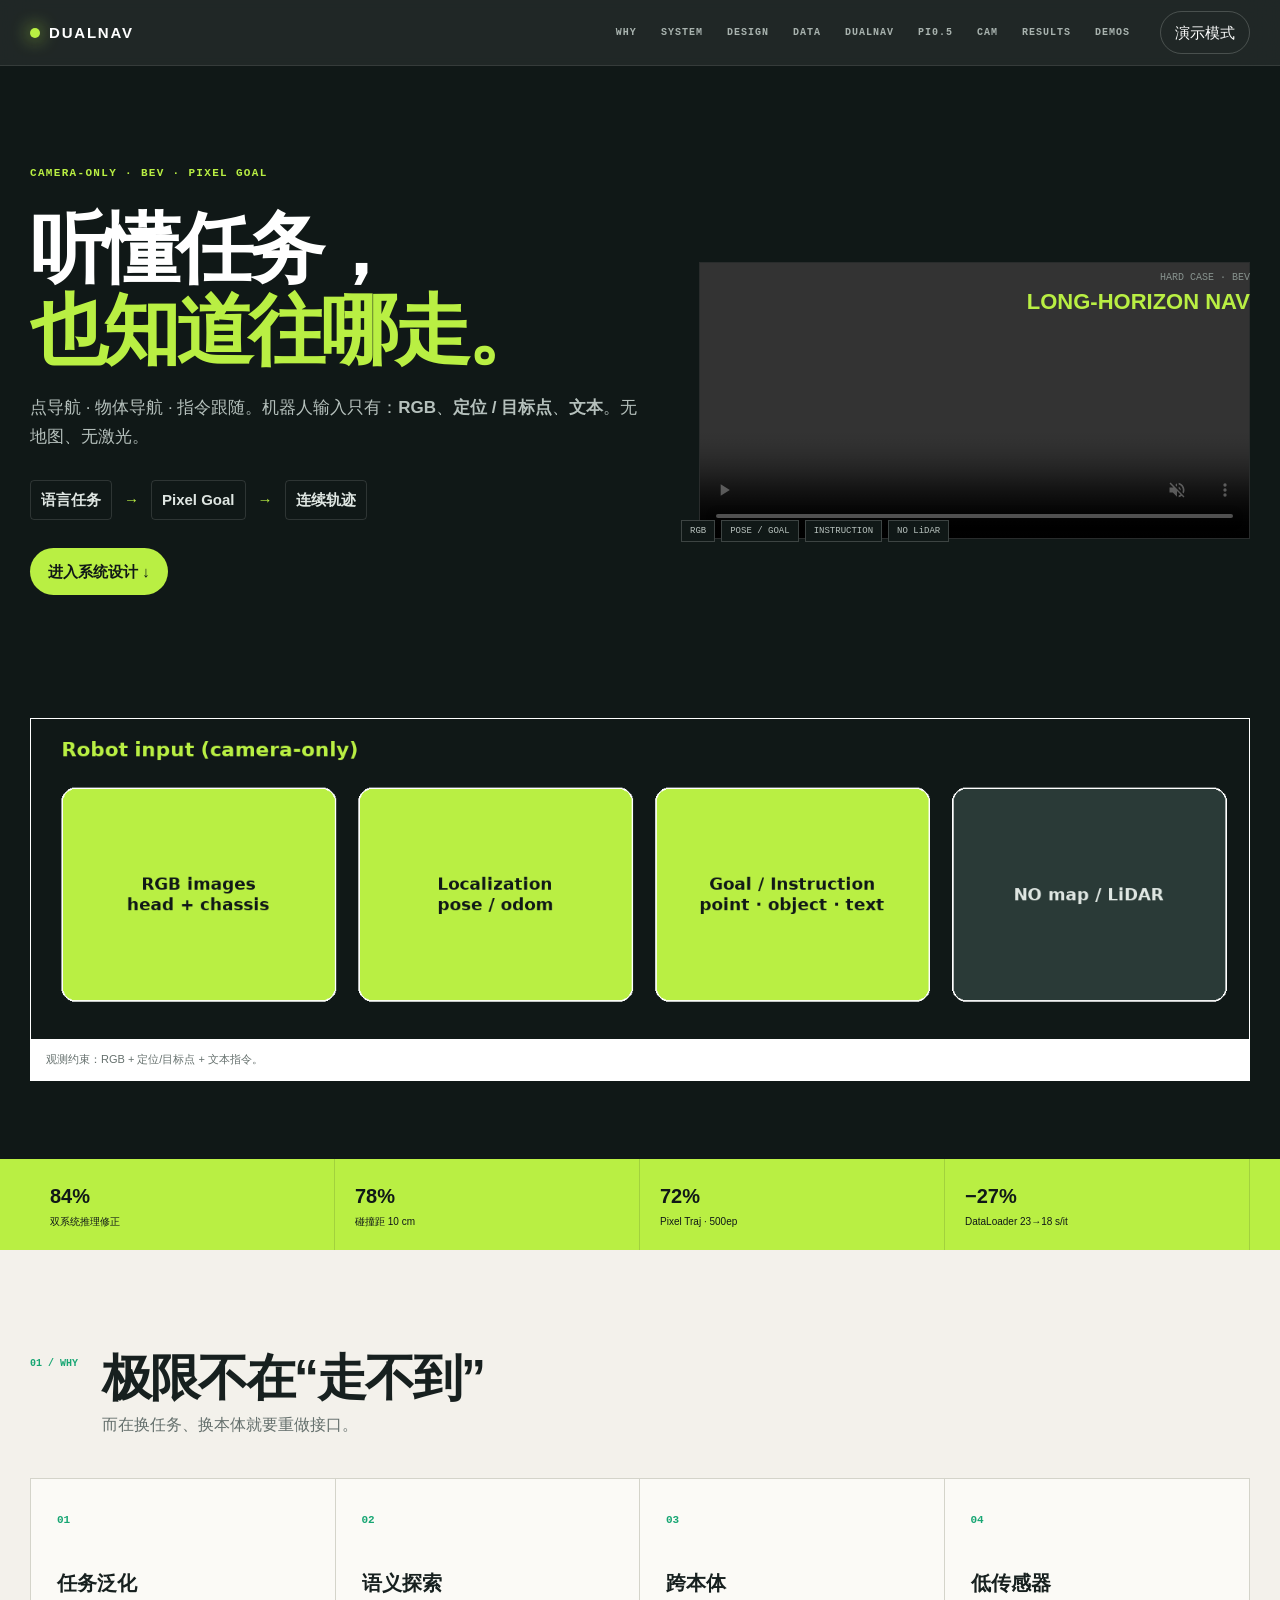
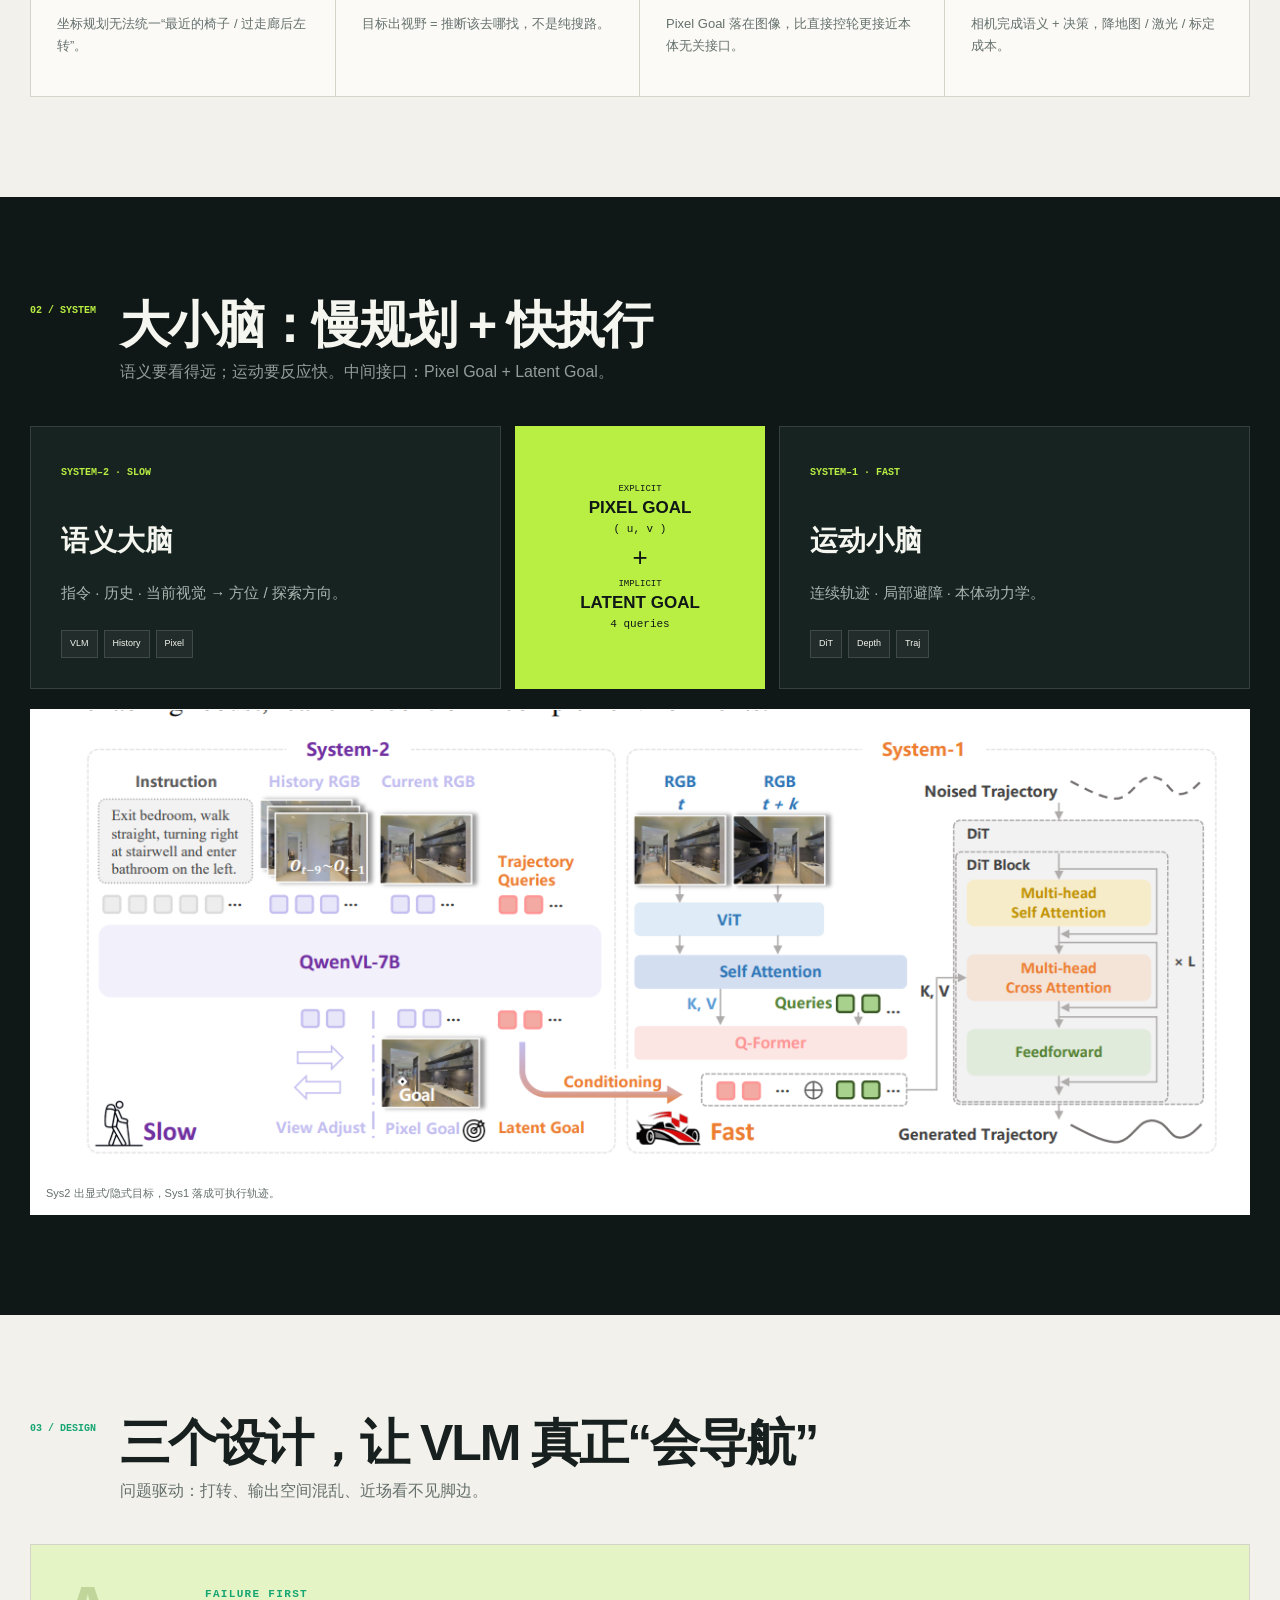
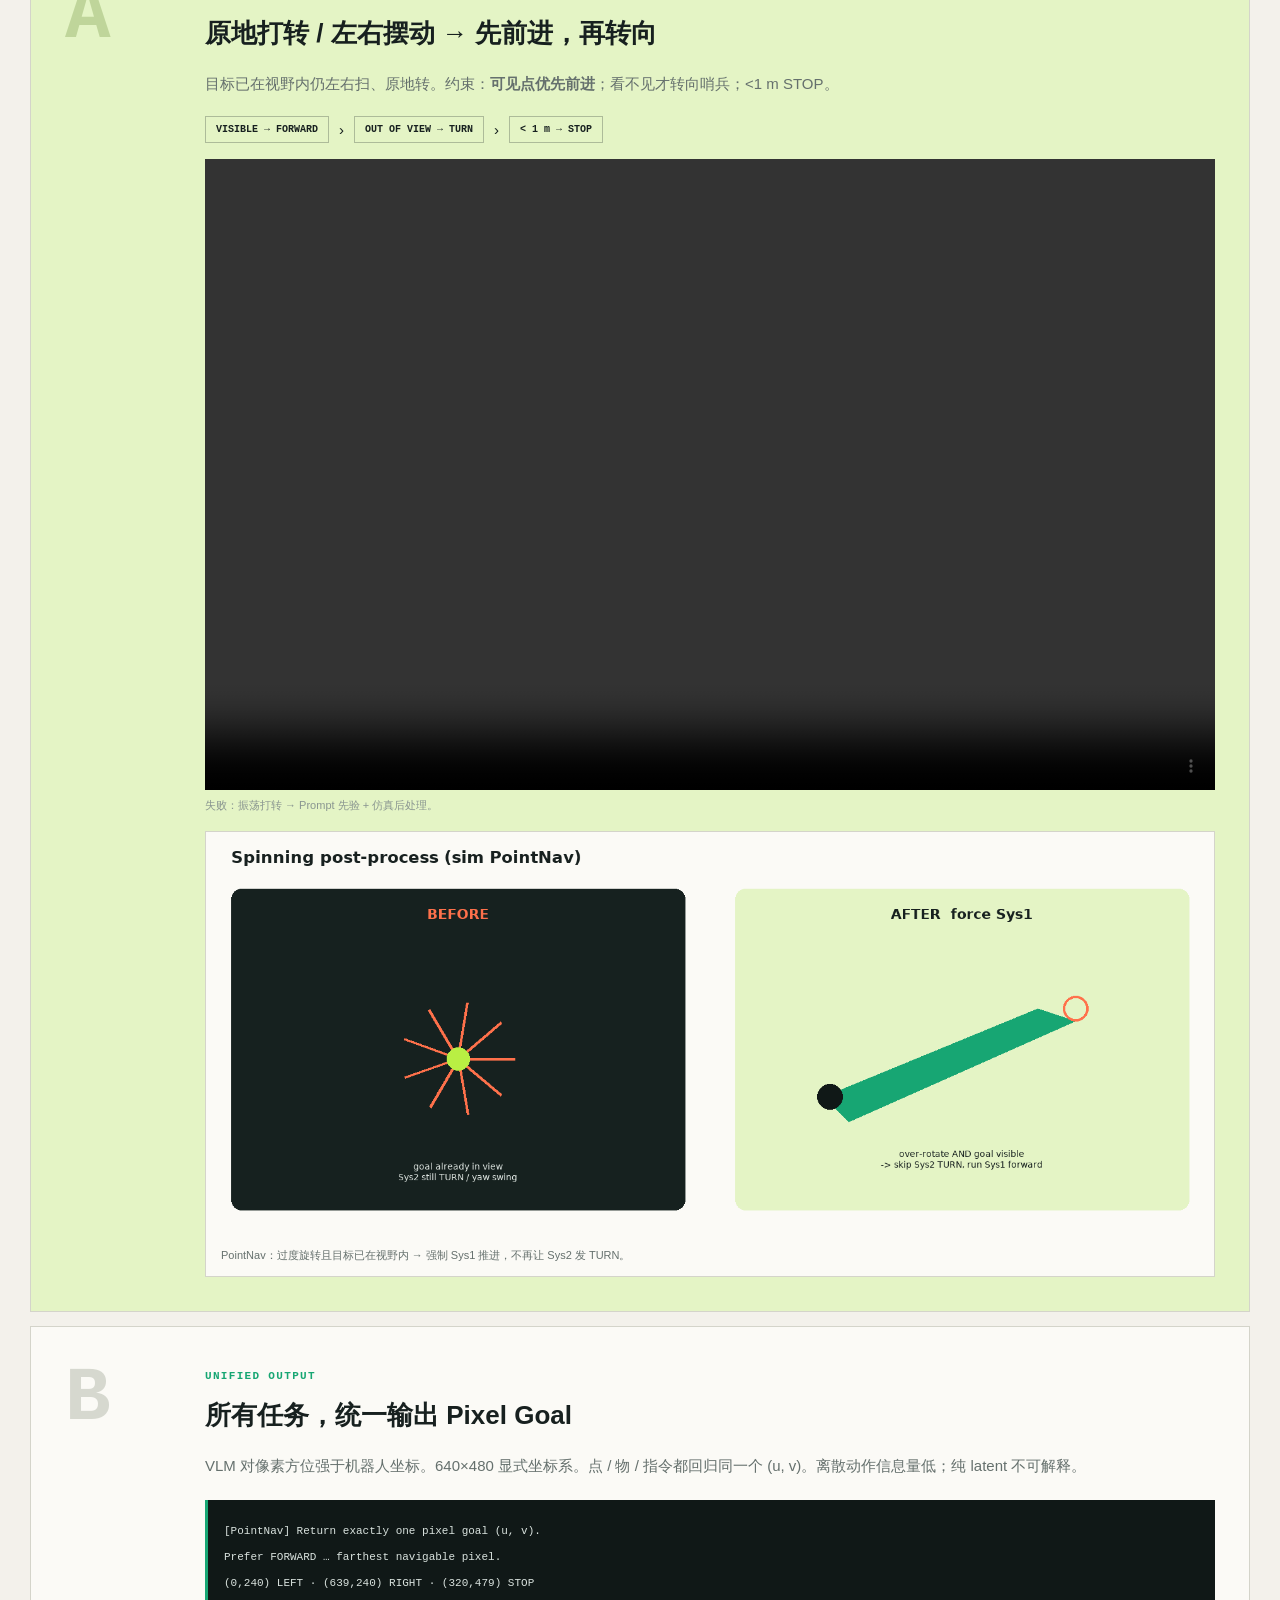
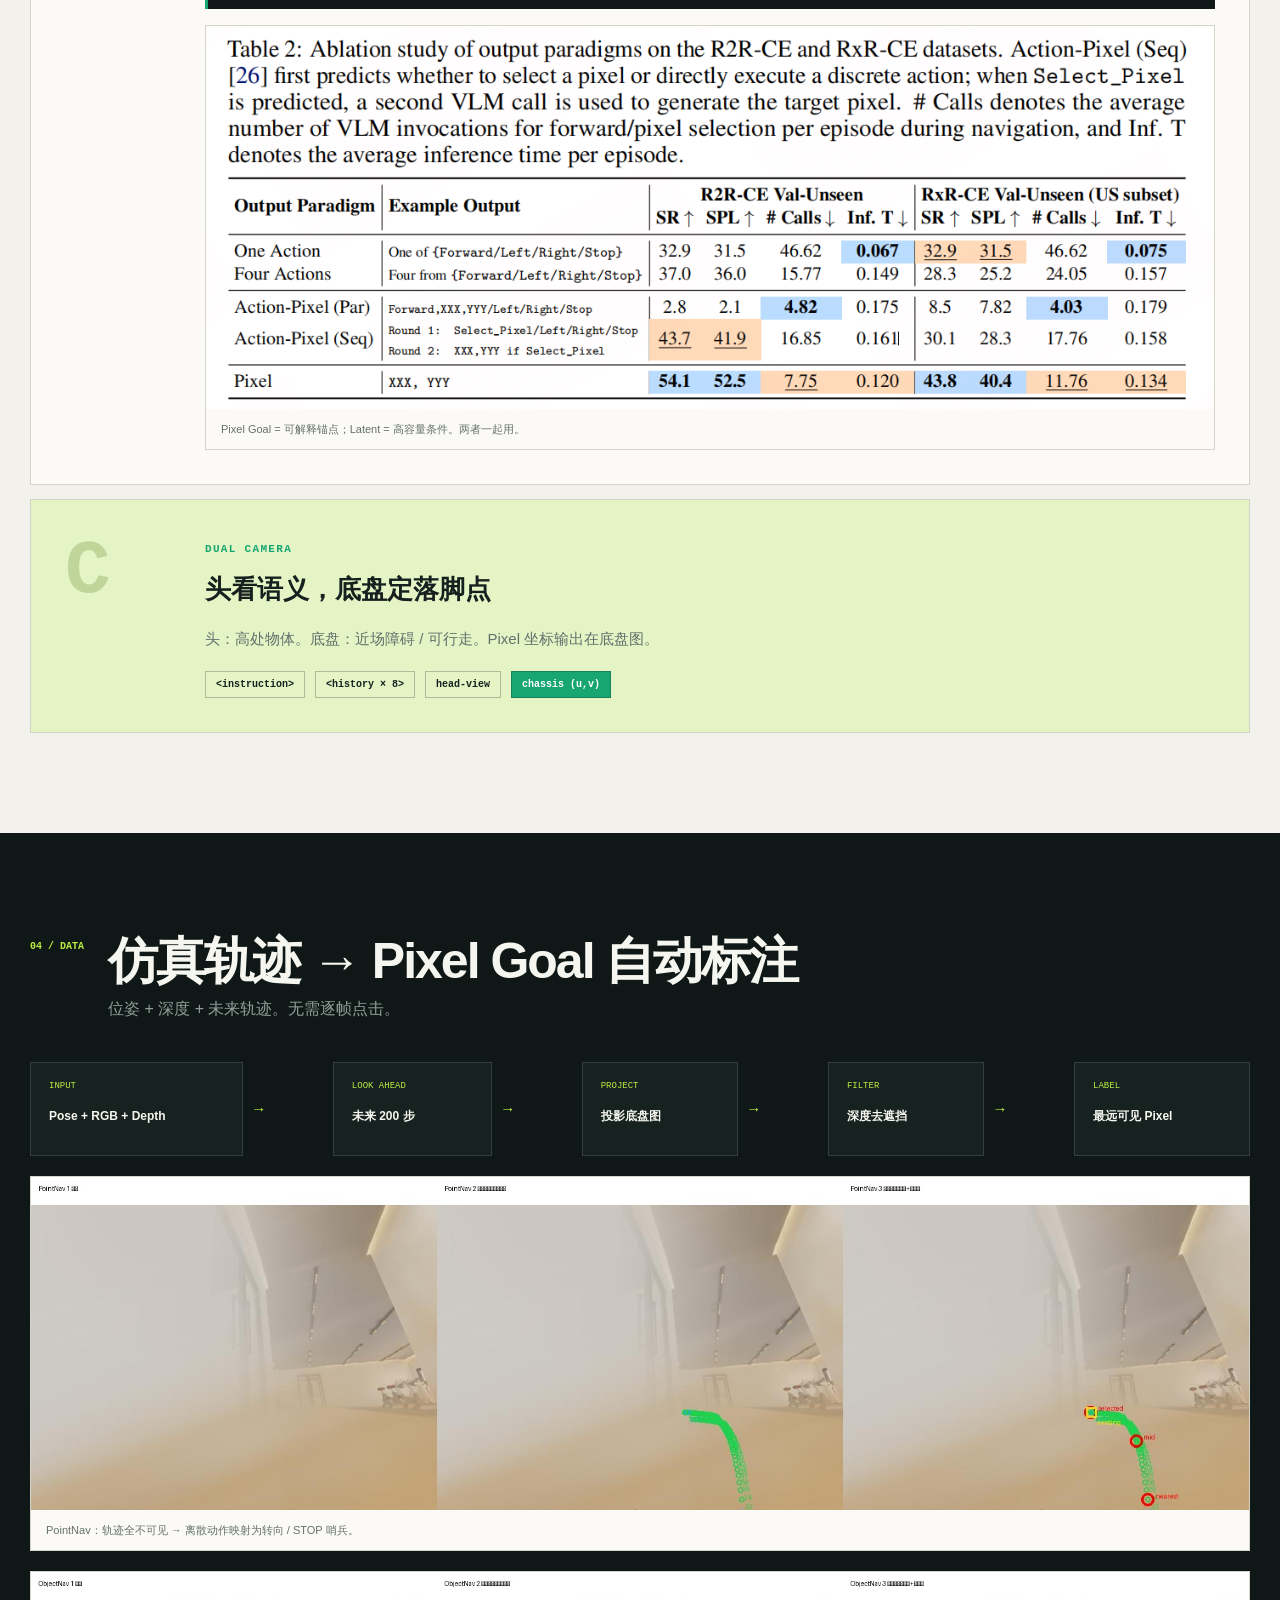
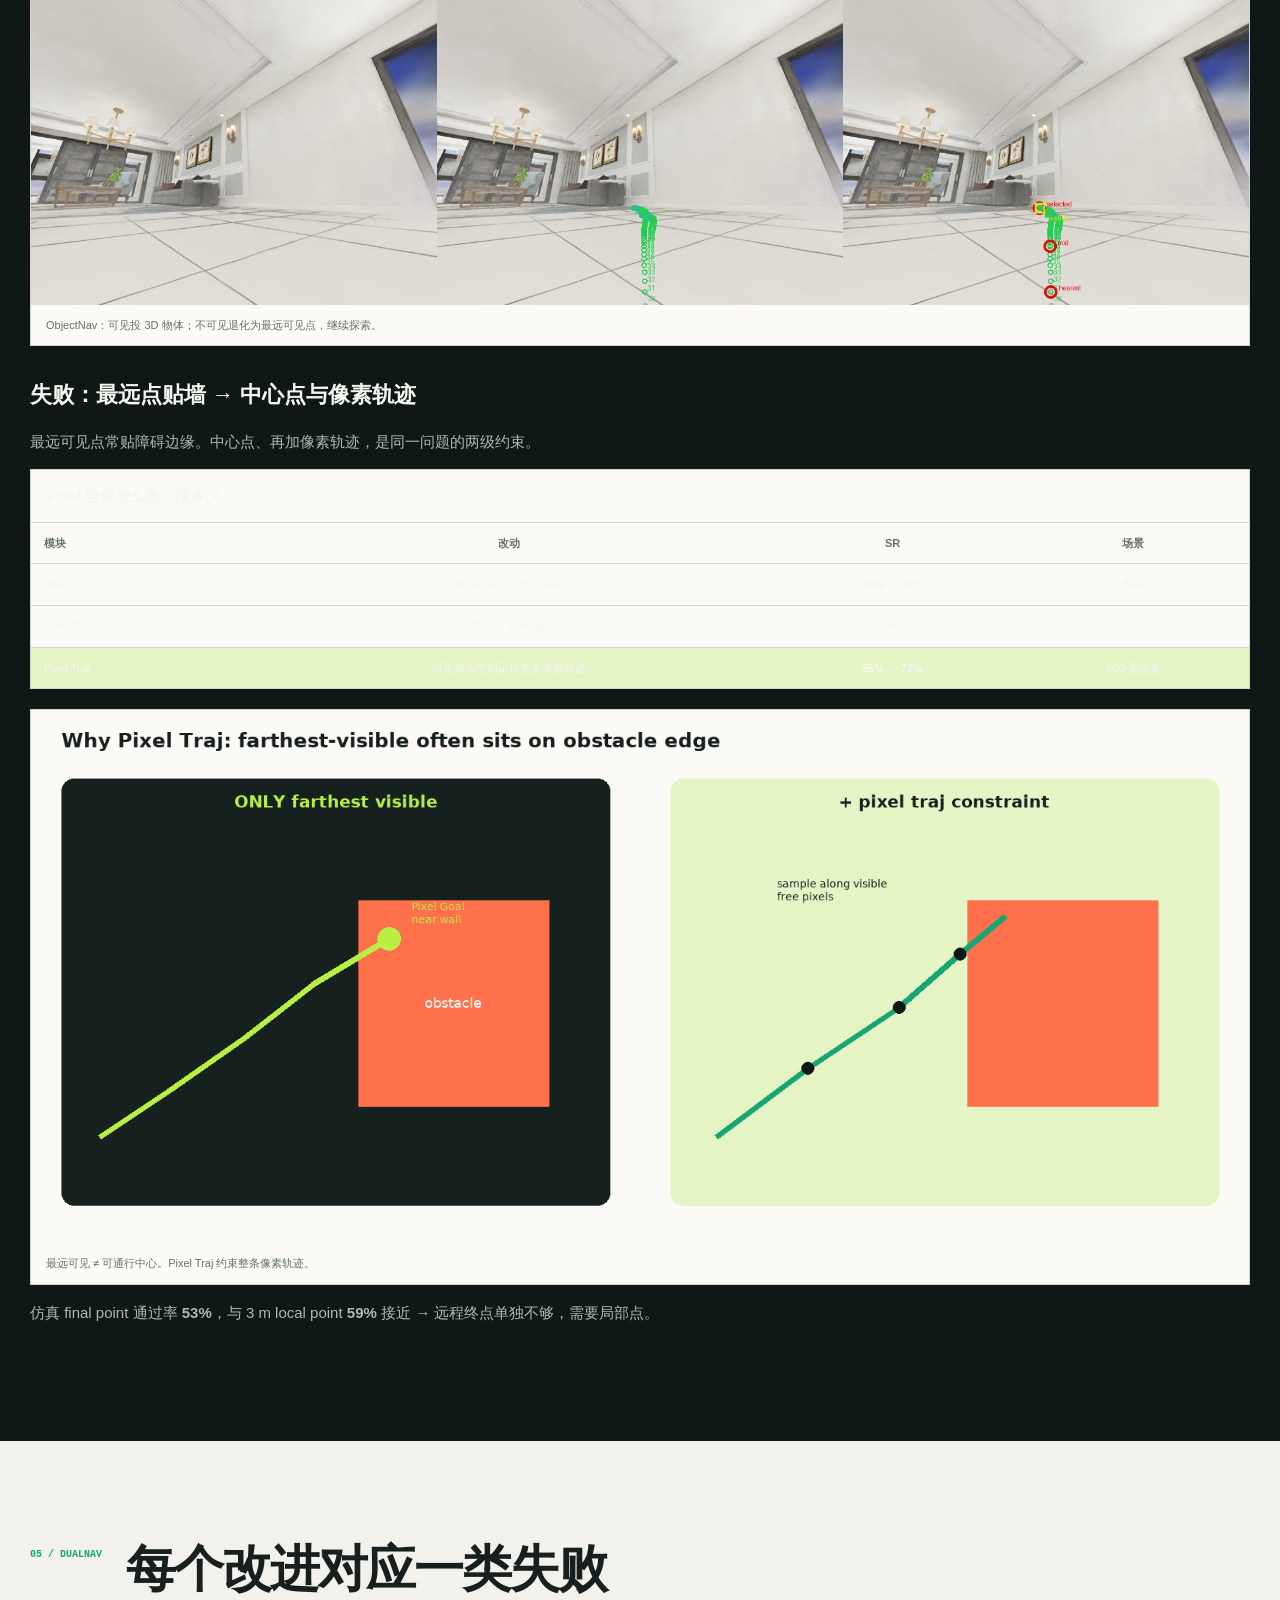
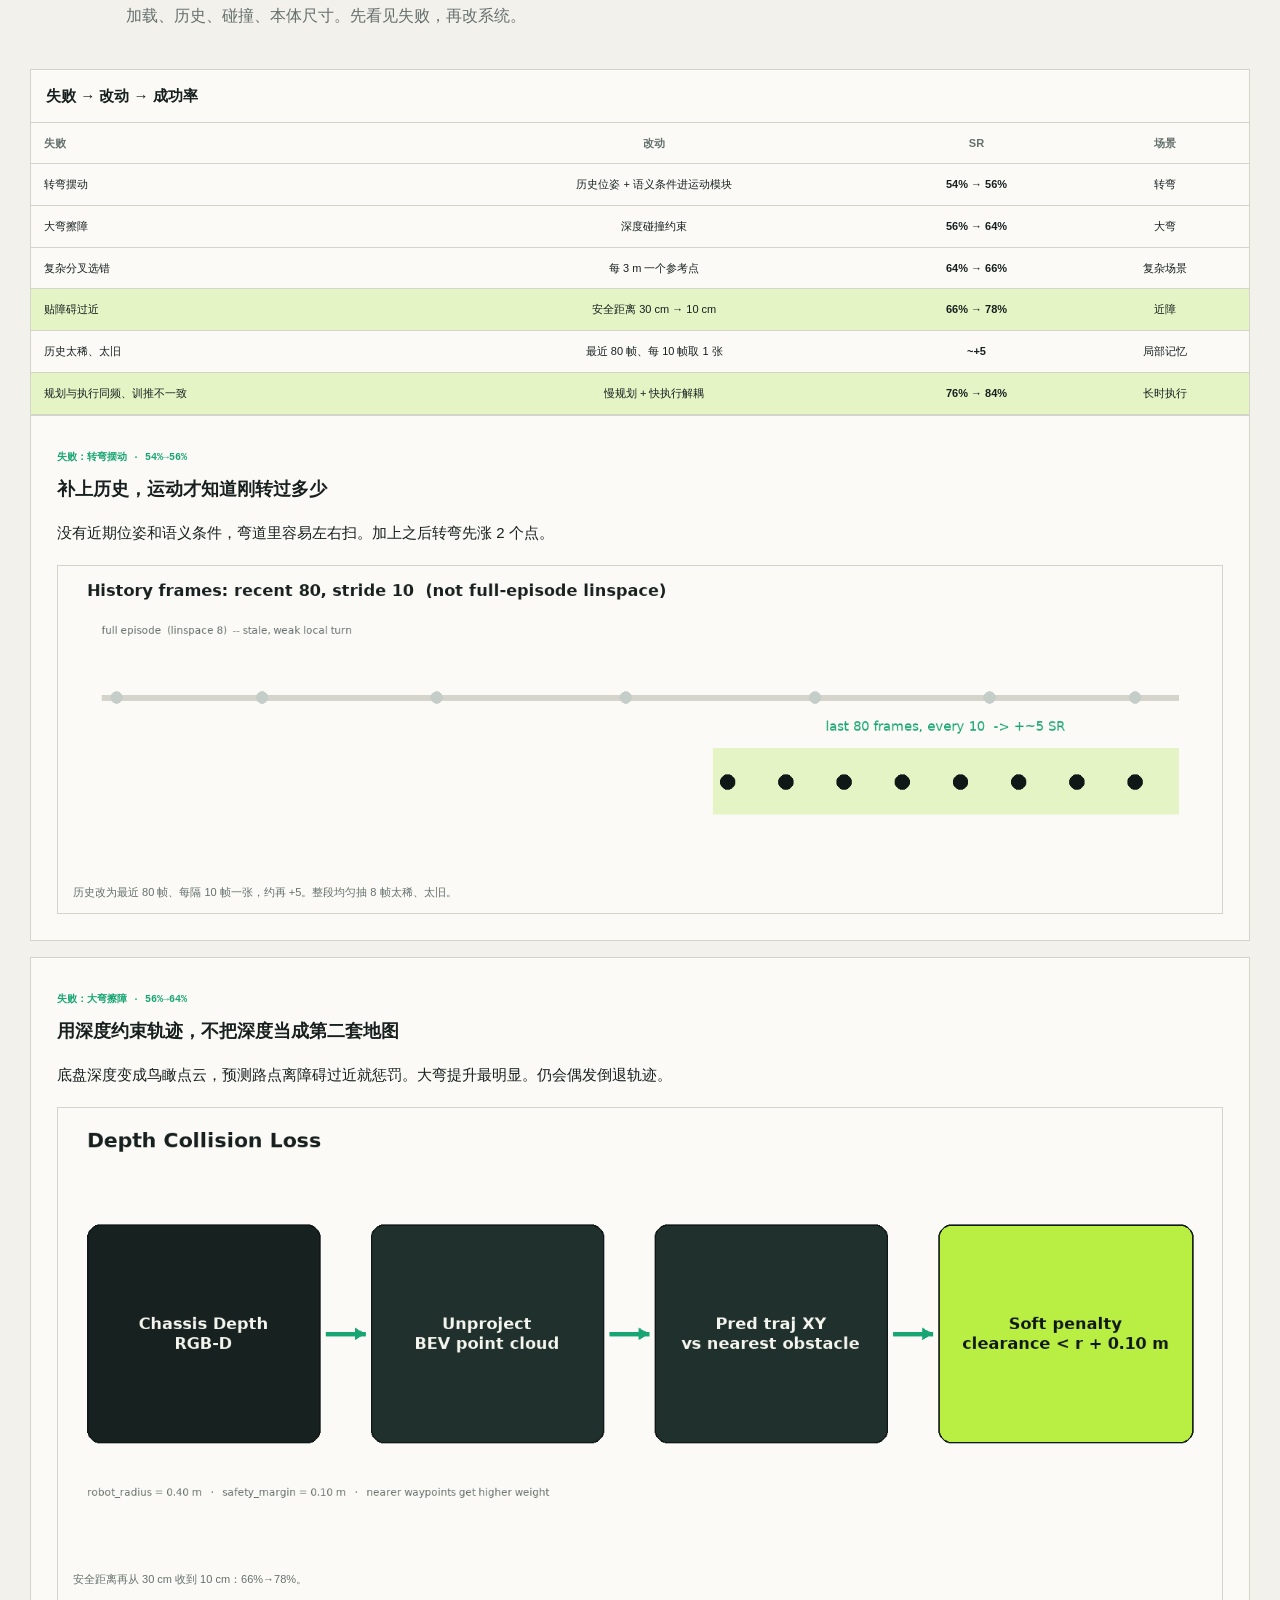
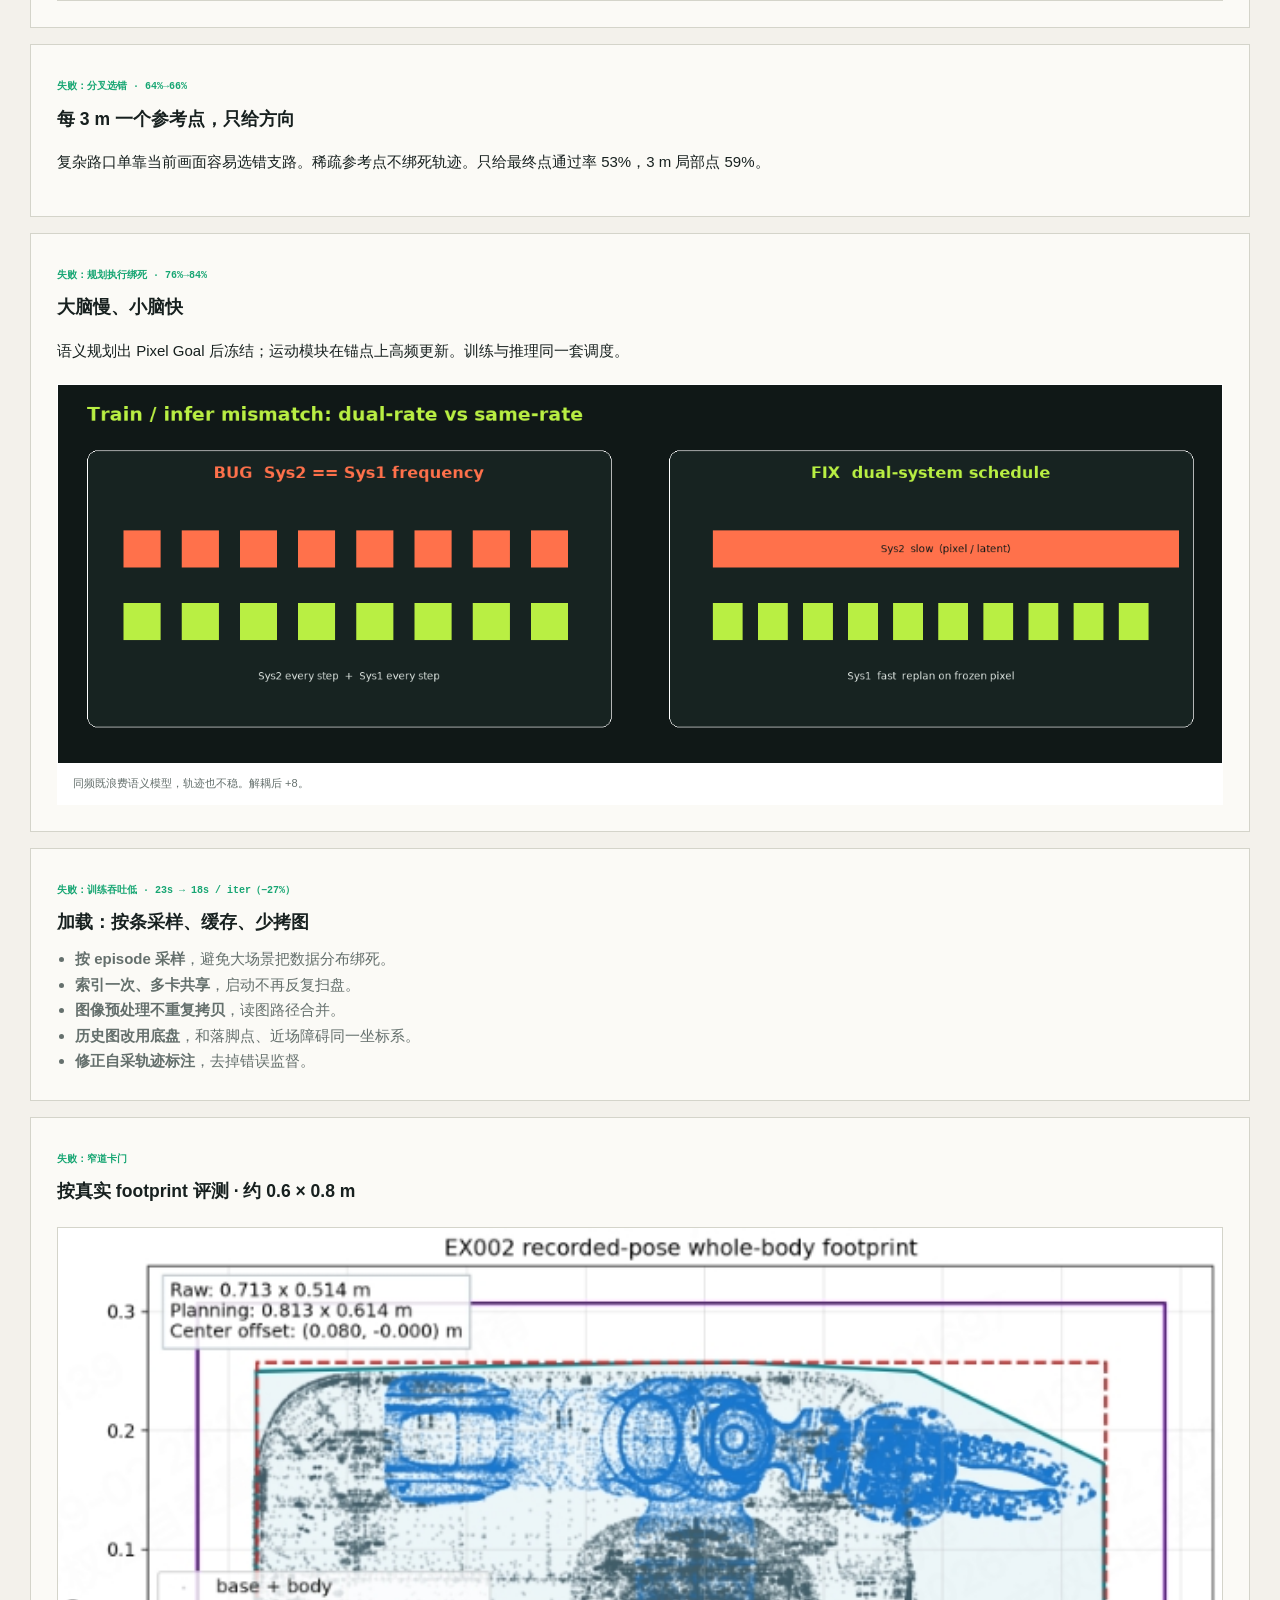
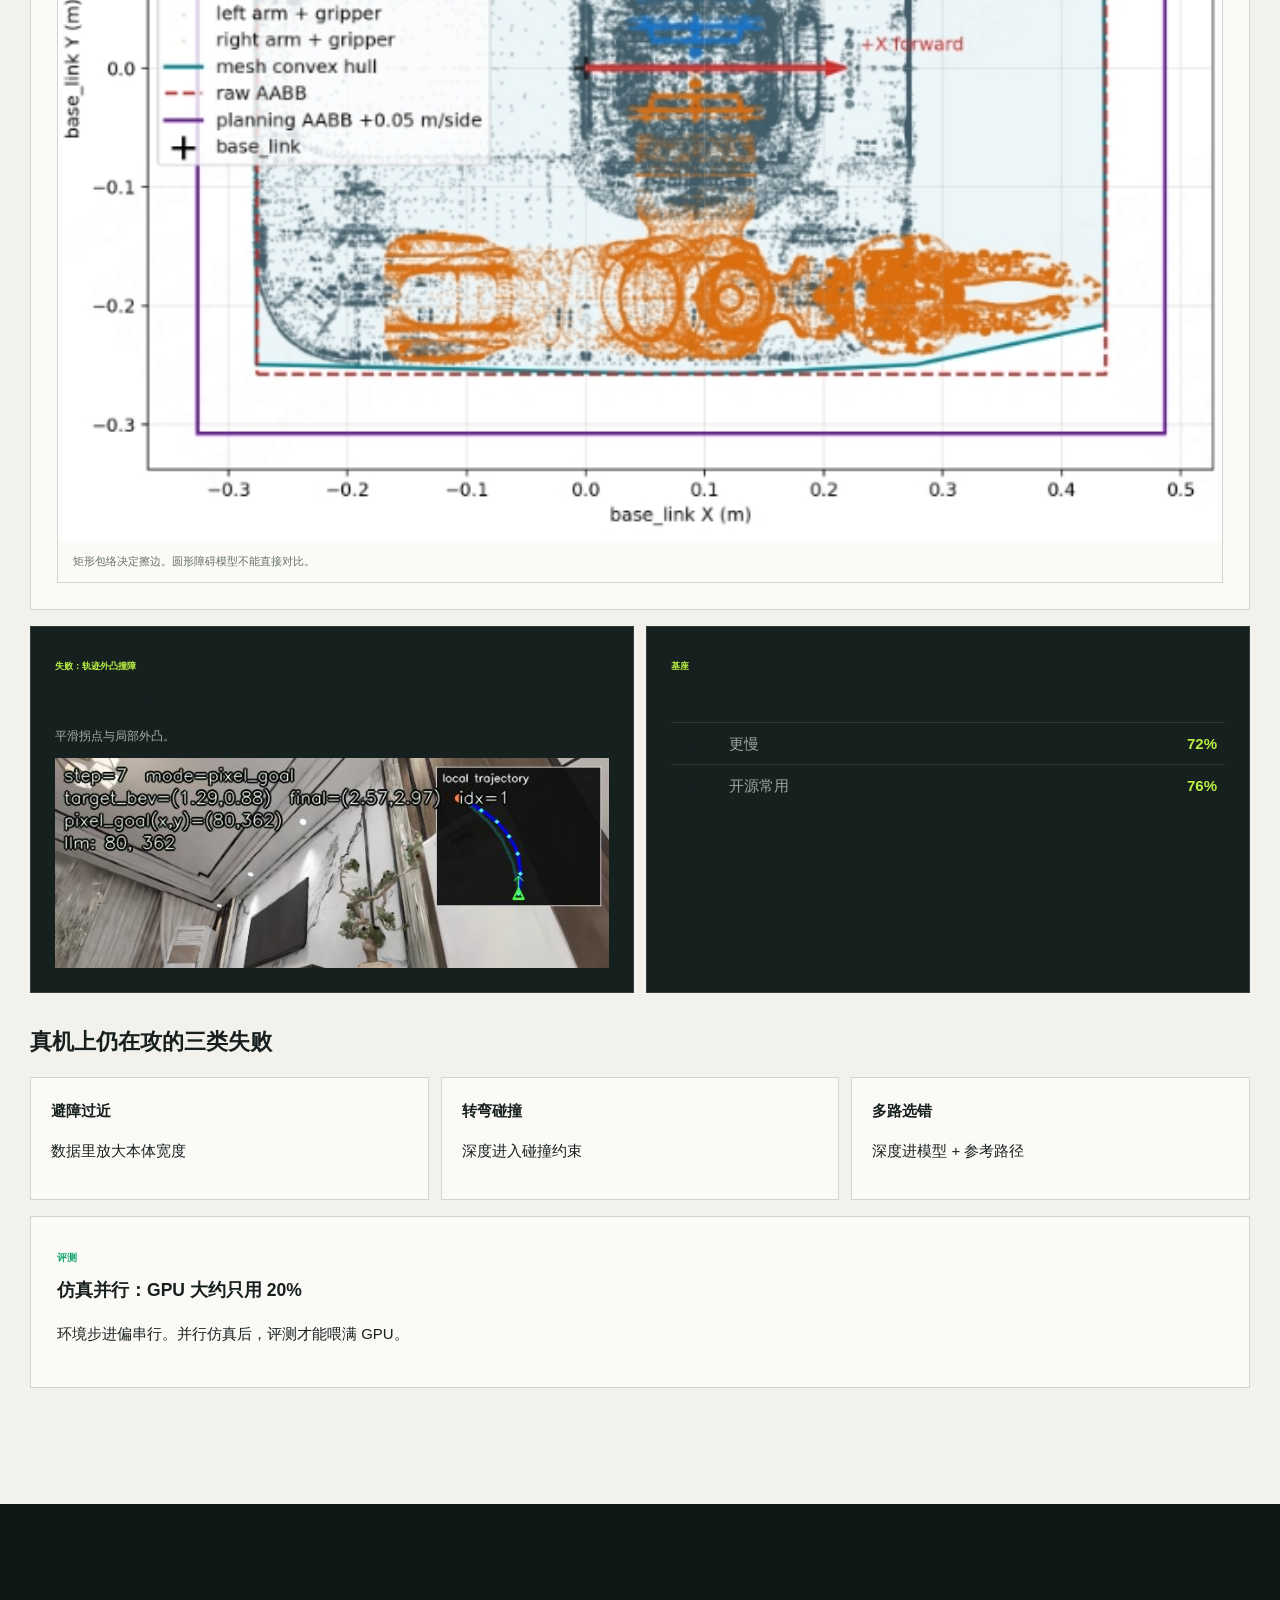
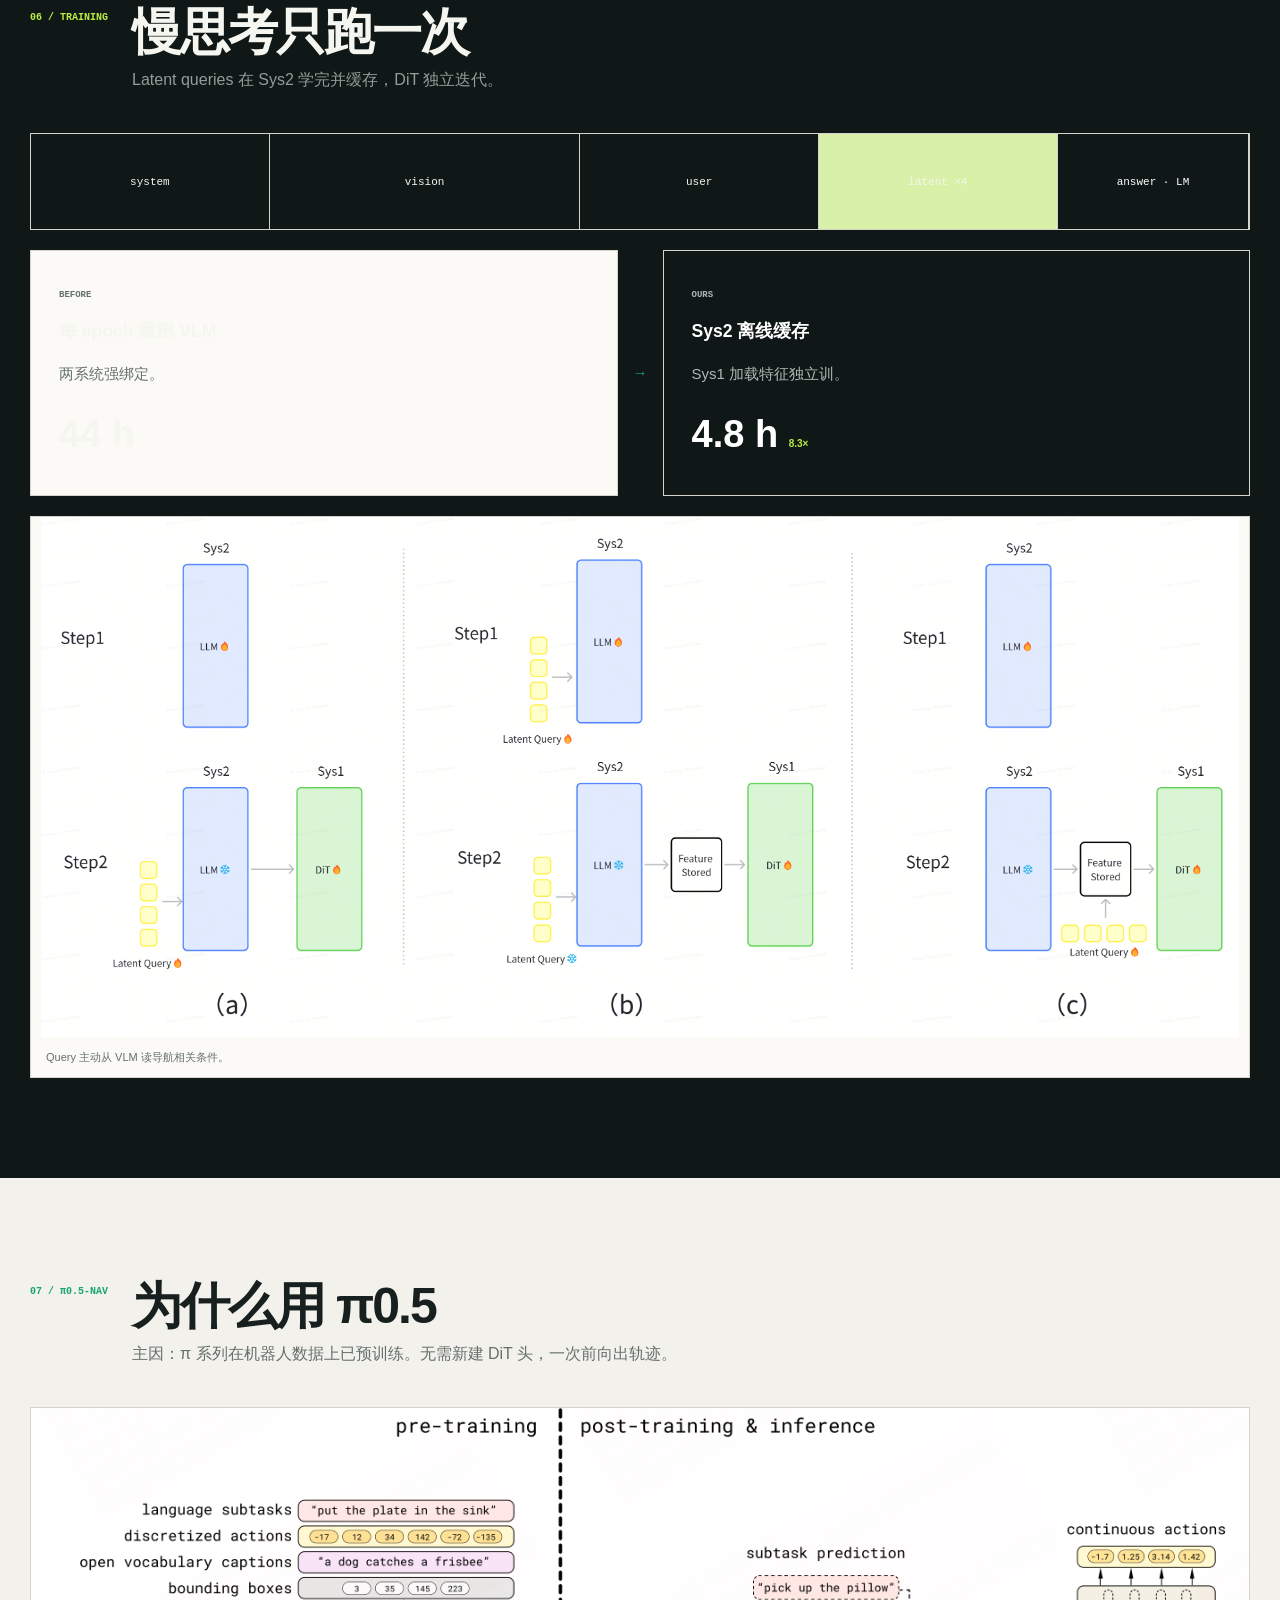
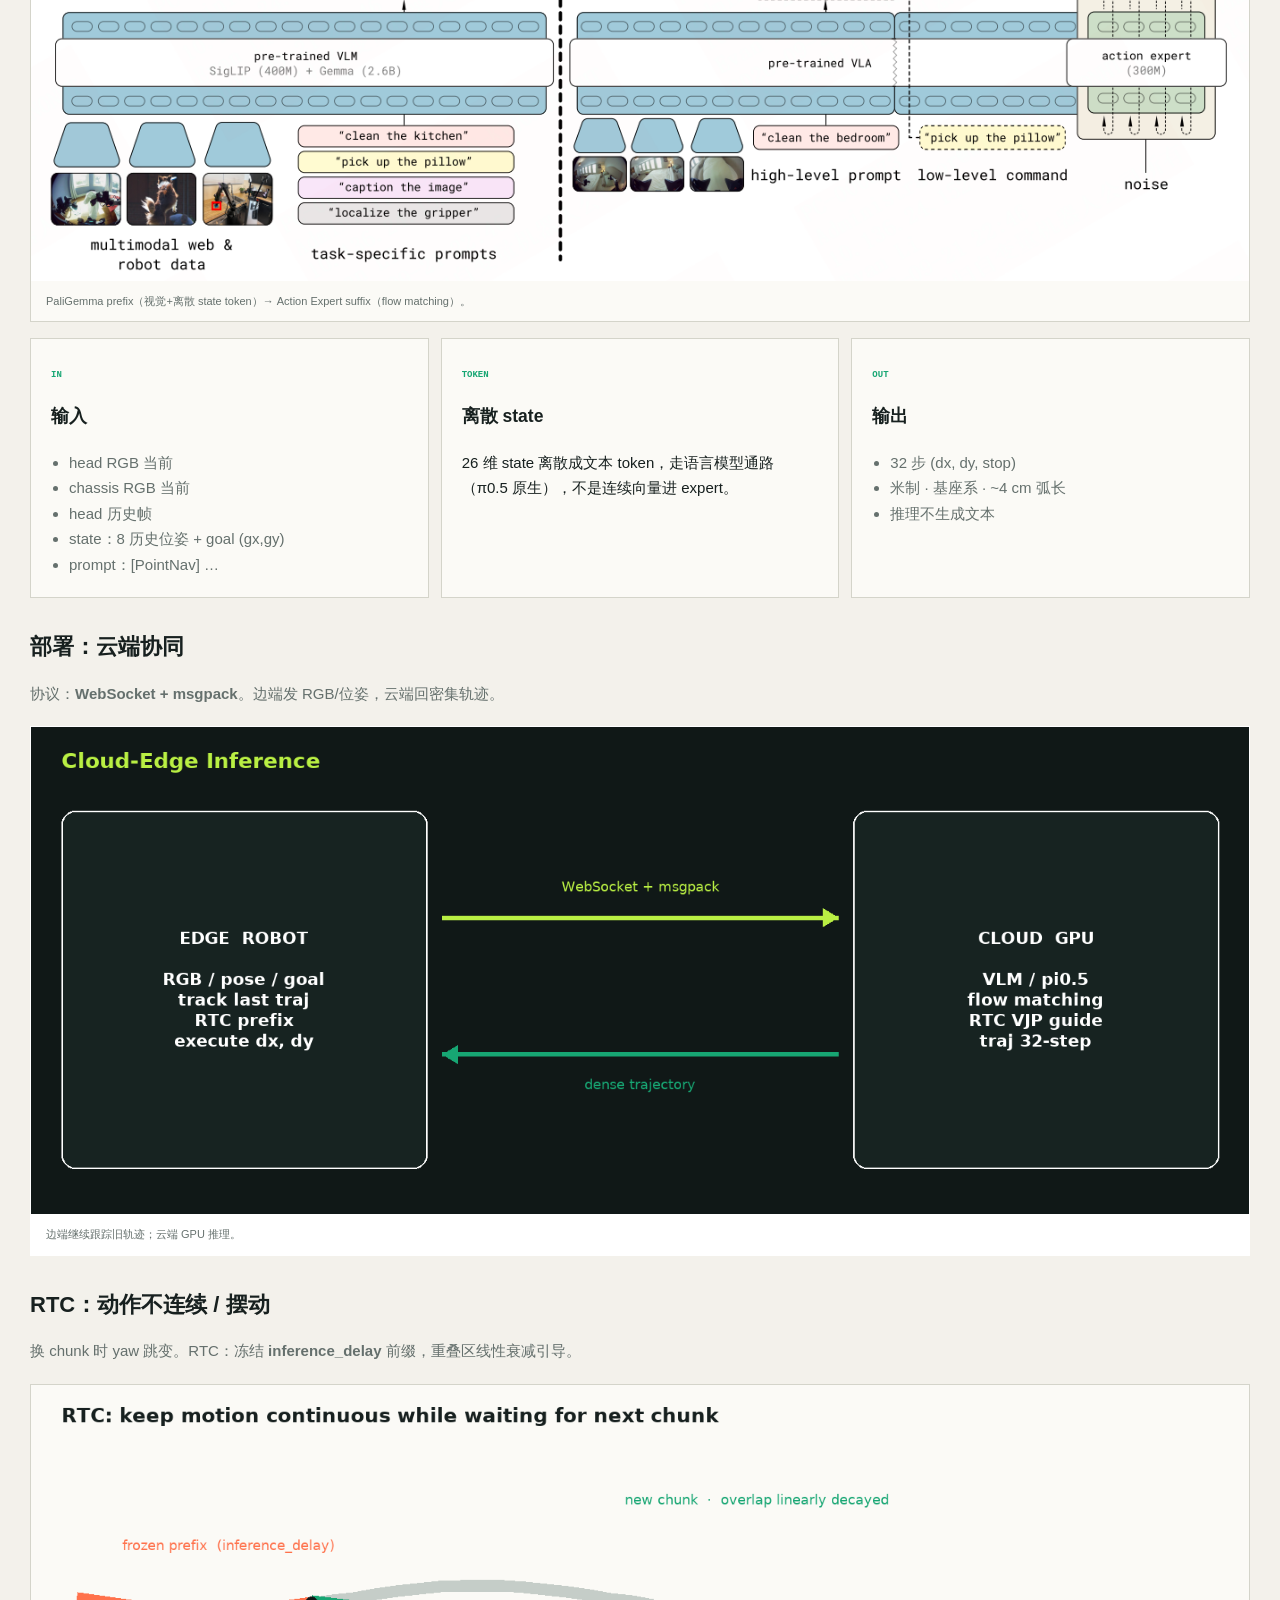
==== zbl-navigation/index.html @ dfa702c9 "对外展示口径：按失败讲改进，去掉内部来源与链接。 Co-authored-by: Cursor <cursoragent@cursor.com>" ====
<!doctype html>
<html lang="zh-CN">
<head>
  <meta charset="utf-8">
  <meta name="viewport" content="width=device-width,initial-scale=1">
  <meta name="description" content="DualNav / π0.5-nav：Pixel Goal 连接视觉语言推理与连续轨迹执行">
  <title>DualNav · 通用具身导航底座</title>
  <link rel="stylesheet" href="style.css">
</head>
<body>
  <header class="site-head">
    <a class="brand" href="#top"><i></i> DUALNAV</a>
    <nav>
      <a href="#why">WHY</a>
      <a href="#system">SYSTEM</a>
      <a href="#innovation">DESIGN</a>
      <a href="#labeling">DATA</a>
      <a href="#dualnav">DUALNAV</a>
      <a href="#pi05">PI0.5</a>
      <a href="#multicam">CAM</a>
      <a href="#results">RESULTS</a>
      <a href="#demos">DEMOS</a>
    </nav>
    <button class="present-btn" id="presentBtn">演示模式</button>
  </header>

  <main id="top">
    <section class="hero chapter">
      <div class="hero-copy">
        <span class="eyebrow">CAMERA-ONLY · BEV · PIXEL GOAL</span>
        <h1>听懂任务，<br><em>也知道往哪走。</em></h1>
        <p class="lead">点导航 · 物体导航 · 指令跟随。机器人输入只有：<b>RGB</b>、<b>定位 / 目标点</b>、<b>文本</b>。无地图、无激光。</p>
        <div class="hero-route"><span>语言任务</span><i>→</i><span>Pixel Goal</span><i>→</i><span>连续轨迹</span></div>
        <a class="button primary" href="#system">进入系统设计 ↓</a>
      </div>
      <div class="hero-stage">
        <div class="scope"><small>HARD CASE · BEV</small><b>LONG-HORIZON NAV</b></div>
        <video class="hero-video" autoplay muted loop playsinline controls preload="metadata">
          <source src="assets/0043-web.mp4" type="video/mp4">
          <source src="assets/0043.mp4" type="video/mp4">
        </video>
        <div class="mode-list"><span>RGB</span><span>POSE / GOAL</span><span>INSTRUCTION</span><span>NO LiDAR</span></div>
      </div>
      <figure class="asset-figure dark hero-input"><img src="assets/robot_inputs.png" alt="机器人输入：RGB、定位、目标文本"><figcaption>观测约束：RGB + 定位/目标点 + 文本指令。</figcaption></figure>
      <div class="metrics-strip"><div><b>84%</b><span>双系统推理修正</span></div><div><b>78%</b><span>碰撞距 10 cm</span></div><div><b>72%</b><span>Pixel Traj · 500ep</span></div><div><b>−27%</b><span>DataLoader 23→18 s/it</span></div></div>
    </section>

    <section class="chapter" id="why">
      <div class="section-head"><span>01 / WHY</span><div><h2>极限不在“走不到”</h2><p>而在换任务、换本体就要重做接口。</p></div></div>
      <div class="limit-grid">
        <article><small>01</small><h3>任务泛化</h3><p>坐标规划无法统一“最近的椅子 / 过走廊后左转”。</p></article>
        <article><small>02</small><h3>语义探索</h3><p>目标出视野 = 推断该去哪找，不是纯搜路。</p></article>
        <article><small>03</small><h3>跨本体</h3><p>Pixel Goal 落在图像，比直接控轮更接近本体无关接口。</p></article>
        <article><small>04</small><h3>低传感器</h3><p>相机完成语义 + 决策，降地图 / 激光 / 标定成本。</p></article>
      </div>
    </section>

    <section class="chapter tint" id="system">
      <div class="section-head"><span>02 / SYSTEM</span><div><h2>大小脑：慢规划 + 快执行</h2><p>语义要看得远；运动要反应快。中间接口：Pixel Goal + Latent Goal。</p></div></div>
      <div class="brain-layout">
        <div class="brain-card sys2"><span>SYSTEM–2 · SLOW</span><h3>语义大脑</h3><p>指令 · 历史 · 当前视觉 → 方位 / 探索方向。</p><div class="tags"><i>VLM</i><i>History</i><i>Pixel</i></div></div>
        <div class="bridge"><small>EXPLICIT</small><b>PIXEL GOAL</b><span>( u, v )</span><i>+</i><small>IMPLICIT</small><b>LATENT GOAL</b><span>4 queries</span></div>
        <div class="brain-card sys1"><span>SYSTEM–1 · FAST</span><h3>运动小脑</h3><p>连续轨迹 · 局部避障 · 本体动力学。</p><div class="tags"><i>DiT</i><i>Depth</i><i>Traj</i></div></div>
      </div>
      <figure class="asset-figure dark"><img src="assets/架构图参考_dualvln.png" alt="DualVLN 大小脑架构"><figcaption>Sys2 出显式/隐式目标，Sys1 落成可执行轨迹。</figcaption></figure>
    </section>

    <section class="chapter" id="innovation">
      <div class="section-head"><span>03 / DESIGN</span><div><h2>三个设计，让 VLM 真正“会导航”</h2><p>问题驱动：打转、输出空间混乱、近场看不见脚边。</p></div></div>
      <div class="design-stack">
        <article class="feature reverse">
          <div class="feature-no">A</div>
          <div>
            <span class="eyebrow">FAILURE FIRST</span>
            <h3>原地打转 / 左右摆动 → 先前进，再转向</h3>
            <p>目标已在视野内仍左右扫、原地转。约束：<b>可见点优先前进</b>；看不见才转向哨兵；&lt;1 m STOP。</p>
            <div class="priority"><span>VISIBLE → FORWARD</span><i>›</i><span>OUT OF VIEW → TURN</span><i>›</i><span>&lt; 1 m → STOP</span></div>
            <video class="issue-video" controls muted preload="metadata"><source src="assets/2azQ1b91cZZ_0044.mp4" type="video/mp4"></video>
            <small class="issue-video-note">失败：振荡打转 → Prompt 先验 + 仿真后处理。</small>
            <figure class="asset-figure inner"><img src="assets/spin_postprocess.png" alt="打转后处理"><figcaption>PointNav：过度旋转且目标已在视野内 → 强制 Sys1 推进，不再让 Sys2 发 TURN。</figcaption></figure>
          </div>
        </article>
        <article class="feature">
          <div class="feature-no">B</div>
          <div>
            <span class="eyebrow">UNIFIED OUTPUT</span>
            <h3>所有任务，统一输出 Pixel Goal</h3>
            <p>VLM 对像素方位强于机器人坐标。640×480 显式坐标系。点 / 物 / 指令都回归同一个 (u, v)。离散动作信息量低；纯 latent 不可解释。</p>
            <div class="prompt"><code>[PointNav] Return exactly one pixel goal (u, v).<br>Prefer FORWARD … farthest navigable pixel.<br>(0,240) LEFT · (639,240) RIGHT · (320,479) STOP</code></div>
            <figure class="asset-figure inner"><img src="assets/对比不同输出形式的影响.png" alt="不同输出形式对比"><figcaption>Pixel Goal = 可解释锚点；Latent = 高容量条件。两者一起用。</figcaption></figure>
          </div>
        </article>
        <article class="feature reverse">
          <div class="feature-no">C</div>
          <div>
            <span class="eyebrow">DUAL CAMERA</span>
            <h3>头看语义，底盘定落脚点</h3>
            <p>头：高处物体。底盘：近场障碍 / 可行走。Pixel 坐标输出在底盘图。</p>
            <div class="conversation"><span>&lt;instruction&gt;</span><span>&lt;history × 8&gt;</span><span>head-view</span><b>chassis (u,v)</b></div>
          </div>
        </article>
      </div>
    </section>

    <section class="chapter tint" id="labeling">
      <div class="section-head"><span>04 / DATA</span><div><h2>仿真轨迹 → Pixel Goal 自动标注</h2><p>位姿 + 深度 + 未来轨迹。无需逐帧点击。</p></div></div>
      <div class="pipeline"><div><small>INPUT</small><b>Pose + RGB + Depth</b></div><i>→</i><div><small>LOOK AHEAD</small><b>未来 200 步</b></div><i>→</i><div><small>PROJECT</small><b>投影底盘图</b></div><i>→</i><div><small>FILTER</small><b>深度去遮挡</b></div><i>→</i><div><small>LABEL</small><b>最远可见 Pixel</b></div></div>
      <figure class="asset-figure"><img src="assets/montage_label_steps.jpg" alt="PointNav 标注"><figcaption>PointNav：轨迹全不可见 → 离散动作映射为转向 / STOP 哨兵。</figcaption></figure>
      <figure class="asset-figure"><img src="assets/object_point_montage_label_steps.jpg" alt="ObjectNav 标注"><figcaption>ObjectNav：可见投 3D 物体；不可见退化为最远可见点，继续探索。</figcaption></figure>
      <h3 class="subresult">失败：最远点贴墙 → 中心点与像素轨迹</h3>
      <p class="kw">最远可见点常贴障碍边缘。中心点、再加像素轨迹，是同一问题的两级约束。</p>
      <div class="table-wrap"><table>
        <caption>Pixel 监督怎么改、涨多少</caption>
        <thead><tr><th>模块</th><th>改动</th><th>SR</th><th>场景</th></tr></thead>
        <tbody>
          <tr><td>Pixel Goal</td><td>最远可见 → 中心 pixel</td><td><b>50% → 61%</b></td><td>显著</td></tr>
          <tr><td>Pixel Goal</td><td>仅中间点（500 ep）</td><td>68%</td><td>—</td></tr>
          <tr class="ours"><td>Pixel Traj</td><td>可见自由空间采样整条像素轨迹</td><td><b>65% → 72%</b></td><td>500 测试集</td></tr>
        </tbody>
      </table></div>
      <figure class="asset-figure"><img src="assets/pixel_traj_why.png" alt="Pixel Traj 动机"><figcaption>最远可见 ≠ 可通行中心。Pixel Traj 约束整条像素轨迹。</figcaption></figure>
      <p class="kw">仿真 final point 通过率 <b>53%</b>，与 3 m local point <b>59%</b> 接近 → 远程终点单独不够，需要局部点。</p>
    </section>

    <section class="chapter" id="dualnav">
      <div class="section-head"><span>05 / DUALNAV</span><div><h2>每个改进对应一类失败</h2><p>加载、历史、碰撞、本体尺寸。先看见失败，再改系统。</p></div></div>

      <div class="table-wrap"><table>
        <caption>失败 → 改动 → 成功率</caption>
        <thead><tr><th>失败</th><th>改动</th><th>SR</th><th>场景</th></tr></thead>
        <tbody>
          <tr><td>转弯摆动</td><td>历史位姿 + 语义条件进运动模块</td><td><b>54% → 56%</b></td><td>转弯</td></tr>
          <tr><td>大弯擦障</td><td>深度碰撞约束</td><td><b>56% → 64%</b></td><td>大弯</td></tr>
          <tr><td>复杂分叉选错</td><td>每 3 m 一个参考点</td><td><b>64% → 66%</b></td><td>复杂场景</td></tr>
          <tr class="ours"><td>贴障碍过近</td><td>安全距离 30 cm → 10 cm</td><td><b>66% → 78%</b></td><td>近障</td></tr>
          <tr><td>历史太稀、太旧</td><td>最近 80 帧、每 10 帧取 1 张</td><td><b>~+5</b></td><td>局部记忆</td></tr>
          <tr class="ours"><td>规划与执行同频、训推不一致</td><td>慢规划 + 快执行解耦</td><td><b>76% → 84%</b></td><td>长时执行</td></tr>
        </tbody>
      </table></div>

      <article class="improve">
        <span>失败：转弯摆动 · 54%→56%</span>
        <h3>补上历史，运动才知道刚转过多少</h3>
        <p>没有近期位姿和语义条件，弯道里容易左右扫。加上之后转弯先涨 2 个点。</p>
        <figure class="asset-figure"><img src="assets/history_sample.png" alt="历史抽帧"><figcaption>历史改为最近 80 帧、每隔 10 帧一张，约再 +5。整段均匀抽 8 帧太稀、太旧。</figcaption></figure>
      </article>

      <article class="improve">
        <span>失败：大弯擦障 · 56%→64%</span>
        <h3>用深度约束轨迹，不把深度当成第二套地图</h3>
        <p>底盘深度变成鸟瞰点云，预测路点离障碍过近就惩罚。大弯提升最明显。仍会偶发倒退轨迹。</p>
        <figure class="asset-figure"><img src="assets/depth_collision_flow.png" alt="深度碰撞损失流程"><figcaption>安全距离再从 30 cm 收到 10 cm：66%→78%。</figcaption></figure>
      </article>

      <article class="improve">
        <span>失败：分叉选错 · 64%→66%</span>
        <h3>每 3 m 一个参考点，只给方向</h3>
        <p>复杂路口单靠当前画面容易选错支路。稀疏参考点不绑死轨迹。只给最终点通过率 53%，3 m 局部点 59%。</p>
      </article>

      <article class="improve">
        <span>失败：规划执行绑死 · 76%→84%</span>
        <h3>大脑慢、小脑快</h3>
        <p>语义规划出 Pixel Goal 后冻结；运动模块在锚点上高频更新。训练与推理同一套调度。</p>
        <figure class="asset-figure dark"><img src="assets/dual_rate_infer.png" alt="双系统推理频率"><figcaption>同频既浪费语义模型，轨迹也不稳。解耦后 +8。</figcaption></figure>
      </article>

      <article class="improve">
        <span>失败：训练吞吐低 · 23s → 18s / iter（−27%）</span>
        <h3>加载：按条采样、缓存、少拷图</h3>
        <ul class="kw">
          <li><b>按 episode 采样</b>，避免大场景把数据分布绑死。</li>
          <li><b>索引一次、多卡共享</b>，启动不再反复扫盘。</li>
          <li><b>图像预处理不重复拷贝</b>，读图路径合并。</li>
          <li><b>历史图改用底盘</b>，和落脚点、近场障碍同一坐标系。</li>
          <li><b>修正自采轨迹标注</b>，去掉错误监督。</li>
        </ul>
      </article>

      <article class="improve">
        <span>失败：窄道卡门</span>
        <h3>按真实 footprint 评测 · 约 0.6 × 0.8 m</h3>
        <figure class="asset-figure"><img src="assets/robot_footprint.jpg" alt="机器人 footprint"><figcaption>矩形包络决定擦边。圆形障碍模型不能直接对比。</figcaption></figure>
      </article>

      <div class="issue-grid">
        <article>
          <span>失败：轨迹外凸撞障</span>
          <h3>Bezier 收尖角</h3>
          <p>平滑拐点与局部外凸。</p>
          <img class="collision-figure" src="assets/bezier_example.jpg" alt="Bezier 轨迹优化">
        </article>
        <article>
          <span>基座</span>
          <h3>Qwen3-VL 4B</h3>
          <div class="model-row"><b>7B</b><em>更慢</em><strong>72%</strong></div>
          <div class="model-row"><b>4B</b><em>开源常用</em><strong>76%</strong></div>
        </article>
      </div>

      <h3 class="subresult">真机上仍在攻的三类失败</h3>
      <div class="solve">
        <div><b>避障过近</b><p>数据里放大本体宽度</p></div>
        <div><b>转弯碰撞</b><p>深度进入碰撞约束</p></div>
        <div><b>多路选错</b><p>深度进模型 + 参考路径</p></div>
      </div>

      <article class="improve">
        <span>评测</span>
        <h3>仿真并行：GPU 大约只用 20%</h3>
        <p>环境步进偏串行。并行仿真后，评测才能喂满 GPU。</p>
      </article>
    </section>

    <section class="chapter tint" id="training">
      <div class="section-head"><span>06 / TRAINING</span><div><h2>慢思考只跑一次</h2><p>Latent queries 在 Sys2 学完并缓存，DiT 独立迭代。</p></div></div>
      <div class="token-sequence"><span>system</span><span>vision</span><span>user</span><b>latent ×4</b><em>answer · LM</em></div>
      <div class="train-compare">
        <div><span>BEFORE</span><h3>每 epoch 重跑 VLM</h3><p>两系统强绑定。</p><strong>44 h</strong></div>
        <i>→</i>
        <div class="after"><span>OURS</span><h3>Sys2 离线缓存</h3><p>Sys1 加载特征独立训。</p><strong>4.8 h <small>8.3×</small></strong></div>
      </div>
      <figure class="asset-figure latent-query-figure"><img src="assets/latent_query_method.png" alt="Latent query"><figcaption>Query 主动从 VLM 读导航相关条件。</figcaption></figure>
    </section>

    <section class="chapter" id="pi05">
      <div class="section-head"><span>07 / π0.5-NAV</span><div><h2>为什么用 π0.5</h2><p>主因：π 系列在机器人数据上已预训练。无需新建 DiT 头，一次前向出轨迹。</p></div></div>
      <figure class="asset-figure"><img src="assets/pi05_structure.png" alt="π0.5 结构"><figcaption>PaliGemma prefix（视觉+离散 state token）→ Action Expert suffix（flow matching）。</figcaption></figure>
      <div class="io-grid">
        <article><span>IN</span><h3>输入</h3><ul><li>head RGB 当前</li><li>chassis RGB 当前</li><li>head 历史帧</li><li>state：8 历史位姿 + goal (gx,gy)</li><li>prompt：[PointNav] …</li></ul></article>
        <article><span>TOKEN</span><h3>离散 state</h3><p>26 维 state 离散成文本 token，走语言模型通路（π0.5 原生），不是连续向量进 expert。</p></article>
        <article><span>OUT</span><h3>输出</h3><ul><li>32 步 (dx, dy, stop)</li><li>米制 · 基座系 · ~4 cm 弧长</li><li>推理不生成文本</li></ul></article>
      </div>
      <h3 class="subresult">部署：云端协同</h3>
      <p class="kw">协议：<b>WebSocket + msgpack</b>。边端发 RGB/位姿，云端回密集轨迹。</p>
      <figure class="asset-figure dark"><img src="assets/cloud_edge_ws.png" alt="云端协同"><figcaption>边端继续跟踪旧轨迹；云端 GPU 推理。</figcaption></figure>
      <h3 class="subresult">RTC：动作不连续 / 摆动</h3>
      <p class="kw">换 chunk 时 yaw 跳变。RTC：冻结 <b>inference_delay</b> 前缀，重叠区线性衰减引导。</p>
      <figure class="asset-figure"><img src="assets/rtc_continuity.png" alt="RTC 连续"><figcaption>定位进度估算 delay，不是假设定频队列。</figcaption></figure>
    </section>

    <section class="chapter tint" id="multicam">
      <div class="section-head"><span>08 / MULTI-CAM</span><div><h2>环视 Pixel Goal</h2><p>参考 AbotN1：多相机均可出 affordance / target pixel。先把相机放对。</p></div></div>
      <figure class="asset-figure"><img src="assets/multicam_layout.png" alt="多相机布局"><figcaption>左右鱼眼 · 头 · 胸 · 底盘（胸/底盘可切换实验）· 背可选。</figcaption></figure>
      <div class="scheme">
        <article>
          <span>方案 1</span>
          <h3>环视只作视角补充</h3>
          <p>Sys2/Sys1 加环视，输出不变。</p>
          <div class="pd"><b>优</b> 改动最小 · 输出一致</div>
          <div class="pd"><b>缺</b> 环视价值弱</div>
        </article>
        <article>
          <span>方案 2 · AbotN1</span>
          <h3>每相机两组 pixel</h3>
          <p>affordance + target。问题：各相机“最远可见点”不一致 → Sys2 歧义。</p>
        </article>
      </div>
      <h3 class="subresult">问题 1 · 每相机 affordance 怎么标</h3>
      <div class="solve">
        <div><b>解法 1</b><p>直接输出，让 Sys2 学，类似 AbotN1。</p></div>
        <div><b>解法 2</b><p>全局只留所有相机中最远的一个可见点，抑制其余 label。无歧义；难：模型要知道在哪张图出点，且与 object-goal 结构不一致。</p></div>
        <div class="selected"><b>解法 3</b><p>footprint 投影到图：四顶点可见才取中心。矩形沿轨迹切线法向平移 → 可通行像素轨迹 → 采样 Pixel Goal。学的是可通行带，不是单点最远可见。</p></div>
      </div>
      <h3 class="subresult">问题 2 · 转弯从 Sys2 拿掉</h3>
      <p class="kw">环视下除 STOP 外几乎总有 valid pixel，不再“看不见所以转”。转向改由 <b>Sys1 学 dx, dy=0, dyaw≠0</b>。</p>
    </section>

    <section class="chapter" id="results">
      <div class="section-head"><span>09 / RESULTS</span><div><h2>Habitat → NavArena</h2><p>真实 footprint、碰撞、长时执行。</p></div></div>
      <div class="leaderboard">
        <div class="leader-copy"><span>NAVARENA · POINTNAV100</span><h3>自训练 DualNav</h3><p>Sys2 Pixel Goal + Sys1 连续轨迹 + Bezier。矩形 footprint 0.70×0.60 m，stop 0.8 m：97 / 100。</p></div>
        <div class="leader-score"><b>97<sup>%</sup></b><span>SUCCESS RATE</span><div><i>SPL <strong>0.970</strong></i><i>NE <strong>0.880 m</strong></i><i>CR <strong>0.011</strong></i><i>STEPS <strong>24.8</strong></i></div></div>
      </div>
      <div class="benchmark-bars">
        <div><span><b>双系统推理修正</b><small>76→84</small></span><i style="--score:84%">84%</i></div>
        <div><span><b>Collision 10 cm</b><small>66→78</small></span><i style="--score:78%">78%</i></div>
        <div><span><b>Pixel Traj · 500ep</b><small>65→72</small></span><i style="--score:72%">72%</i></div>
        <div><span><b>Depth collision</b><small>56→64</small></span><i style="--score:64%">64%</i></div>
        <div><span><b>中心 Pixel Goal</b><small>50→61</small></span><i style="--score:61%">61%</i></div>
      </div>
      <p class="result-caveat">上图是同一问题链上的逐步改动，不是和 97% NavArena 榜单混比。</p>
      <h3 class="subresult">Habitat · R2R / RxR</h3>
      <div class="result-hero"><div><span>R2R VAL UNSEEN</span><b>70.74%</b></div><div><span>RxR VAL UNSEEN</span><b>55.0%</b></div><div><span>POINT VISIBLE</span><b>91.2%</b></div></div>
      <div class="table-wrap"><table><caption>主要实验（Seen / Unseen）</caption><thead><tr><th>设置</th><th>数据</th><th>R2R Success</th><th>R2R SPL</th><th>R2R NE↓</th><th>RxR Success</th><th>RxR SPL</th><th>RxR NE↓</th></tr></thead><tbody>
        <tr><td>InternVLA</td><td>VLN-CE 100%</td><td>79.43 / 62.81</td><td>72.75 / 62.81</td><td>2.54 / 4.16</td><td>68.59 / 59.55</td><td>58.24 / 50.11</td><td>3.99 / 4.73</td></tr>
        <tr class="ours"><td>LoRA r32</td><td>VLN-CE + 15K</td><td>64.9 / 70.74</td><td>64.6 / 69.8</td><td>4.54 / 4.08</td><td>53.21 / 55.0</td><td>50.5 / 52.4</td><td>6.72 / 5.82</td></tr>
      </tbody></table></div>
    </section>

    <section class="chapter tint" id="demos">
      <div class="section-head"><span>10 / DEMOS</span><div><h2>精选约 10 条</h2><p>成功看能力边界，失败看 STOP / 窄道。</p></div></div>
      <div class="demo-grid">
        <article><video controls muted preload="none" poster="assets/05_object_goal_and_waypoint.jpg"><source src="assets/0013-web.mp4" type="video/mp4"></video><div><span>HABITAT</span><h3>偏离后恢复</h3><p>理解方位，不跟死参考轨迹。</p></div></article>
        <article><video controls muted preload="none"><source src="assets/0043-web.mp4" type="video/mp4"></video><div><span>HABITAT · BEV</span><h3>长距离</h3><p>持续更新局部目标。</p></div></article>
        <article><video controls muted preload="none"><source src="assets/真机视频/连续绕障碍通过.mp4" type="video/mp4"></video><div><span>REAL</span><h3>连续绕障</h3></div></article>
        <article><video controls muted preload="none"><source src="assets/真机视频/table.mp4" type="video/mp4"></video><div><span>REAL</span><h3>桌面绕行</h3></div></article>
        <article><video controls muted preload="none"><source src="assets/真机视频/tv.mp4" type="video/mp4"></video><div><span>REAL</span><h3>电视柜</h3></div></article>
        <article><video controls muted preload="none"><source src="assets/真机视频/person.mp4" type="video/mp4"></video><div><span>REAL</span><h3>跟人</h3></div></article>
        <article><video controls muted preload="none"><source src="assets/真机视频/椅子.mp4" type="video/mp4"></video><div><span>REAL</span><h3>椅子目标</h3></div></article>
        <article><video controls muted preload="none"><source src="assets/真机视频/U型窄道堵住出口撞墙.mp4" type="video/mp4"></video><div><span>FAIL</span><h3>U 型窄道</h3></div></article>
        <article><video controls muted preload="none"><source src="assets/真机视频/combined_videos_20260910/L型障碍物.mp4" type="video/mp4"></video><div><span>OFFICE</span><h3>L 型绕障</h3></div></article>
        <article><video controls muted preload="none"><source src="assets/真机视频/combined_videos_20260910/U型椅子垃圾桶障碍物.mp4" type="video/mp4"></video><div><span>OFFICE</span><h3>U 型组合障碍</h3></div></article>
      </div>
    </section>
  </main>
  <footer><b>DUALNAV</b><span>Pixel Goal · Dual system · π0.5-nav · Multi-cam</span><a href="../navigation-agent/">上层 Agent →</a></footer>
  <script src="app.js"></script>
</body>
</html>
---- zbl-navigation/style.css ----
:root{--bg:#f3f1eb;--ink:#17201f;--muted:#65706d;--line:#d4d4ca;--card:#fbfaf6;--dark:#101817;--green:#17a673;--lime:#b9ef43;--orange:#ff714b;--max:1220px}*{box-sizing:border-box}html{scroll-behavior:smooth;scroll-padding-top:76px}body{margin:0;background:var(--bg);color:var(--ink);font:15px/1.7 Inter,-apple-system,BlinkMacSystemFont,"PingFang SC","Microsoft YaHei",sans-serif}a{color:inherit}.site-head{position:sticky;top:0;z-index:30;height:66px;display:flex;align-items:center;gap:30px;padding:0 max(24px,calc((100vw - var(--max))/2));border-bottom:1px solid #ffffff18;background:#101817ed;color:white;backdrop-filter:blur(16px)}.brand{display:flex;align-items:center;gap:9px;text-decoration:none;font-weight:800;letter-spacing:.12em}.brand i{width:10px;height:10px;background:var(--lime);border-radius:50%;box-shadow:0 0 18px var(--lime)}nav{display:flex;gap:24px;margin-left:auto}nav a{color:#a9b3af;text-decoration:none;font:600 10px/1 monospace;letter-spacing:.1em}nav a:hover{color:var(--lime)}button,.button{font:inherit}.present-btn,.button{border:1px solid #ffffff30;border-radius:99px;background:transparent;color:white;padding:8px 14px;cursor:pointer;text-decoration:none}.button.primary{display:inline-block;margin-top:28px;border:0;background:var(--lime);color:var(--dark);font-weight:750;padding:11px 18px}.chapter{width:min(var(--max),calc(100% - 42px));margin:auto;padding:100px 0}.chapter.tint{width:100%;max-width:none;padding-left:max(21px,calc((100vw - var(--max))/2));padding-right:max(21px,calc((100vw - var(--max))/2));background:var(--dark);color:#f5f6ef}.hero{width:100%;max-width:none;padding:92px max(24px,calc((100vw - var(--max))/2)) 0;background:var(--dark);color:white;display:grid;grid-template-columns:1.05fr .95fr;gap:60px;min-height:calc(100vh - 66px)}.hero-copy{align-self:center;padding-bottom:55px}.eyebrow{color:var(--green);font:700 11px/1.4 monospace;letter-spacing:.12em}.hero .eyebrow{color:var(--lime)}h1{margin:23px 0 22px;font-size:clamp(42px,6vw,78px);line-height:1.08;letter-spacing:-.055em}h1 em{font-style:normal;color:var(--lime)}.lead{max-width:680px;color:#b5c0bc;font-size:17px}.hero-route{display:flex;align-items:center;gap:12px;margin-top:28px;color:#dfe6e2;font-weight:650}.hero-route span{padding:6px 10px;border:1px solid #ffffff20;border-radius:4px}.hero-route i{color:var(--lime);font-style:normal}.hero-stage{position:relative;align-self:center;min-height:500px}.camera-frame{position:absolute;inset:50px 0 30px 0;overflow:hidden;border:1px solid #ffffff22;background:linear-gradient(180deg,#293a37,#182321 47%,#28312d 48%,#131918);clip-path:polygon(7% 0,93% 0,100% 8%,100% 92%,93% 100%,7% 100%,0 92%,0 8%)}.camera-frame:before,.camera-frame:after{content:"";position:absolute;background:#0a100f}.camera-frame:before{left:17%;top:30%;width:18%;height:42%;transform:skewY(-8%);box-shadow:270px -45px 0 #151d1b}.camera-frame:after{left:0;right:0;top:47%;height:1px;background:#ffffff22}.horizon{position:absolute;left:45%;top:43%;width:12px;height:12px;border:2px solid var(--lime);border-radius:50%}.path{position:absolute;width:4px;background:var(--lime);bottom:0;transform-origin:bottom;box-shadow:0 0 12px #b9ef4366}.p1{height:54%;left:40%;transform:rotate(12deg)}.p2{height:54%;right:40%;transform:rotate(-12deg)}.pixel{position:absolute;left:50%;top:44%;transform:translate(10px,-25px);color:var(--lime);font:10px monospace}.scope{position:absolute;z-index:2;top:10px;right:0}.scope small,.scope b{display:block;text-align:right}.scope small{color:#87928e;font:10px monospace}.scope b{color:var(--lime);font-size:22px}.mode-list{position:absolute;z-index:2;left:-18px;bottom:4px;display:flex;flex-wrap:wrap;gap:6px}.mode-list span{padding:5px 8px;background:var(--dark);border:1px solid #ffffff30;color:#b8c2be;font:9px monospace}.metrics-strip{grid-column:1/-1;display:grid;grid-template-columns:repeat(4,1fr);margin:0 calc(-1 * max(24px,calc((100vw - var(--max))/2)));padding:0 max(24px,calc((100vw - var(--max))/2));background:var(--lime);color:var(--dark)}.metrics-strip div{padding:20px;border-right:1px solid #10181722}.metrics-strip b,.metrics-strip span{display:block}.metrics-strip b{font-size:20px}.metrics-strip span{font-size:10px}.section-head{display:flex;gap:24px;margin-bottom:40px}.section-head>span{padding-top:8px;color:var(--green);font:700 10px monospace;white-space:nowrap}.tint .section-head>span{color:var(--lime)}.section-head h2{margin:0 0 4px;font-size:clamp(30px,4vw,50px);line-height:1.15;letter-spacing:-.04em}.section-head p{margin:0;color:var(--muted);font-size:16px}.tint .section-head p{color:#929d99}.limit-grid{display:grid;grid-template-columns:repeat(4,1fr);border:1px solid var(--line)}.limit-grid article{padding:26px;border-right:1px solid var(--line);background:var(--card)}.limit-grid article:last-child{border:0}.limit-grid small{color:var(--green);font:700 11px monospace}.limit-grid h3{font-size:20px;margin:35px 0 8px}.limit-grid p{color:var(--muted);font-size:13px}.boundary{display:flex;align-items:center;gap:16px;margin-top:22px;padding:22px;background:var(--dark);color:white}.boundary>b{white-space:nowrap}.boundary>span{color:#9ba6a2}.boundary>i{color:var(--lime);font-style:normal}.boundary>div{display:flex;gap:5px;flex-wrap:wrap}.boundary em{font-style:normal;padding:5px 7px;border:1px solid #ffffff25;font:9px monospace}.brain-layout{display:grid;grid-template-columns:1fr 250px 1fr;gap:14px;align-items:stretch}.brain-card{padding:30px;border:1px solid #ffffff21;background:#172321}.brain-card>span{color:var(--lime);font:700 10px monospace}.brain-card h3{font-size:28px;margin:35px 0 5px}.brain-card p{color:#aab5b0}.tags{display:flex;gap:6px;margin-top:25px}.tags i{font-style:normal;font-size:9px;padding:5px 8px;background:#ffffff0c;border:1px solid #ffffff22}.bridge{display:flex;flex-direction:column;align-items:center;justify-content:center;padding:20px;background:var(--lime);color:var(--dark);text-align:center}.bridge small{font:9px monospace}.bridge b{font-size:17px}.bridge span{font:11px monospace}.bridge i{font-style:normal;font-size:26px}.asset-figure{margin:20px 0 0;border:1px solid var(--line);background:var(--card);overflow:hidden}.asset-figure.dark{border-color:#ffffff20;background:white}.asset-figure img{display:block;width:100%;height:auto}.asset-figure figcaption{padding:11px 15px;color:var(--muted);font-size:11px}.rationale{display:grid;grid-template-columns:repeat(3,1fr);margin-top:18px;border-top:1px solid #ffffff20}.rationale div{padding:20px;border-right:1px solid #ffffff20}.rationale b,.rationale span{display:block}.rationale span{color:#96a19d;font-size:12px}.design-stack{display:grid;gap:14px}.feature{display:grid;grid-template-columns:110px 1fr;gap:30px;padding:34px;border:1px solid var(--line);background:var(--card)}.feature.reverse{background:#e4f4c5}.feature-no{font:800 76px/1 monospace;color:#d6d8cf}.feature.reverse .feature-no{color:#bfd59a}.feature h3{margin:7px 0;font-size:26px}.feature p{color:var(--muted);max-width:900px}.prompt{margin-top:22px;padding:16px;border-left:3px solid var(--green);background:var(--dark);color:#d9e2de;overflow:auto}.prompt code{font:11px/1.8 monospace}.priority,.conversation{display:flex;align-items:center;gap:10px;flex-wrap:wrap;margin-top:20px}.priority span,.conversation span,.conversation b{padding:7px 10px;border:1px solid #17201f44;font:700 10px monospace}.priority i{font-style:normal}.conversation b{background:var(--green);color:white}.pipeline{display:grid;grid-template-columns:repeat(9,auto);align-items:center;gap:8px}.pipeline div{min-height:94px;padding:18px;border:1px solid #ffffff20;background:#17211f}.pipeline small,.pipeline b{display:block}.pipeline small{color:var(--lime);font:9px monospace}.pipeline b{margin-top:15px;font-size:12px}.pipeline>i{color:var(--lime);font-style:normal}.token-sequence{display:grid;grid-template-columns:1fr 1.3fr 1fr 1fr .8fr;border:1px solid var(--line)}.token-sequence>span,.token-sequence>b,.token-sequence>em{display:grid;place-items:center;min-height:95px;padding:10px;border-right:1px solid var(--line);font:11px monospace;text-align:center}.token-sequence b{background:#d8f0a7}.token-sequence em{background:var(--dark);color:white;font-style:normal}.token-sequence small{display:block;font-size:8px;font-weight:400}.train-compare{display:grid;grid-template-columns:1fr auto 1fr;gap:15px;align-items:center;margin-top:20px}.train-compare>div{padding:28px;border:1px solid var(--line);background:var(--card)}.train-compare>i{font-style:normal;color:var(--green)}.train-compare span{color:var(--muted);font:700 9px monospace}.train-compare h3{margin:12px 0 5px}.train-compare p{color:var(--muted)}.train-compare strong{display:block;font-size:38px}.train-compare .after{background:var(--dark);color:white}.train-compare .after span,.train-compare .after p{color:#aeb8b4}.train-compare strong small{font-size:10px;color:var(--lime)}.latent-why{display:grid;grid-template-columns:repeat(3,1fr);gap:10px;margin-top:12px}.latent-why article{padding:20px;border:1px solid var(--line)}.latent-why p{color:var(--muted);font-size:12px}.latent-why .selected{background:#e4f4c5;border-color:#afd474}.issue-grid{display:grid;grid-template-columns:1fr 1fr;gap:12px}.issue-grid article{padding:24px;border:1px solid #ffffff20;background:#16211f}.issue-grid article>span{color:var(--lime);font:700 9px monospace}.issue-grid h3{margin:8px 0}.issue-grid p,.issue-grid li{color:#a5afab;font-size:12px}.issue-grid strong{color:var(--lime)}.issue-grid img{width:100%;max-height:210px;object-fit:cover}.memory-flow{display:flex;gap:5px}.memory-flow i{flex:1;padding:8px 4px;border:1px solid #ffffff25;text-align:center;font:9px monospace;font-style:normal}.model-row{display:grid;grid-template-columns:50px 1fr auto;padding:8px;border-top:1px solid #ffffff1b}.model-row em{color:#9ba6a2;font-style:normal}.model-row strong{color:var(--lime)}.result-hero{display:grid;grid-template-columns:repeat(3,1fr);gap:10px;margin-bottom:18px}.result-hero div{padding:24px;background:var(--dark);color:white}.result-hero span,.result-hero b,.result-hero small{display:block}.result-hero span{color:var(--lime);font:9px monospace}.result-hero b{font-size:42px}.result-hero small{color:#96a09c}.table-wrap{overflow:auto;border:1px solid var(--line);background:var(--card)}table{width:100%;min-width:900px;border-collapse:collapse}caption{text-align:left;padding:13px 15px;font-weight:700}th,td{padding:11px 13px;border-top:1px solid var(--line);text-align:center;font-size:11px}th:first-child,td:first-child{text-align:left}th{color:var(--muted)}tr.ours{background:#e4f4c5}.speed-table{margin-top:15px;border:1px solid var(--line)}.speed-table>div{display:grid;grid-template-columns:1.4fr repeat(4,1fr)}.speed-table span,.speed-table b{padding:10px 12px;border-right:1px solid var(--line);border-top:1px solid var(--line);font-size:11px}.speed-table>div:first-child{color:var(--muted)}.speed-table .ours{background:#e4f4c5}.result-img img{max-height:440px;object-fit:contain}.demo-grid{display:grid;grid-template-columns:repeat(3,1fr);gap:12px}.demo-grid article{overflow:hidden;border:1px solid #ffffff20;background:#16211f}.demo-grid video{display:block;width:100%;aspect-ratio:16/10;background:#080c0b;object-fit:contain}.demo-grid article>div{padding:17px}.demo-grid span{color:var(--lime);font:9px monospace}.demo-grid h3{margin:7px 0}.demo-grid p{margin:0;color:#9da7a3;font-size:12px}.future-demos{display:grid;grid-template-columns:repeat(3,1fr);gap:10px;margin-top:12px}.future-demos div{min-height:140px;display:flex;flex-direction:column;justify-content:center;padding:20px;border:1px dashed #ffffff35}.future-demos span{color:var(--lime);font:9px monospace}.future-demos small{color:#87918d}footer{display:flex;justify-content:space-between;padding:26px max(24px,calc((100vw - var(--max))/2));background:#0a0f0e;color:#9ba5a1;font-size:10px}footer b{color:var(--lime)}body.present .site-head{opacity:.15}body.present .site-head:hover{opacity:1}body.present .chapter{min-height:100vh;display:grid;align-content:center}body.present .hero{display:grid}
@media(max-width:900px){nav{display:none}.present-btn{margin-left:auto}.chapter{padding:70px 0}.hero{grid-template-columns:1fr;padding-top:65px}.hero-stage{min-height:380px}.metrics-strip{grid-template-columns:1fr 1fr}.limit-grid,.rationale,.result-hero,.demo-grid,.future-demos,.latent-why{grid-template-columns:1fr 1fr}.limit-grid article:nth-child(2){border-right:0}.limit-grid article:nth-child(-n+2){border-bottom:1px solid var(--line)}.brain-layout{grid-template-columns:1fr}.pipeline{grid-template-columns:1fr}.pipeline>i{text-align:center;transform:rotate(90deg)}.issue-grid{grid-template-columns:1fr}.boundary{align-items:flex-start;flex-wrap:wrap}.token-sequence{grid-template-columns:1fr}.token-sequence>*{border-bottom:1px solid var(--line)}.feature{grid-template-columns:70px 1fr}.feature-no{font-size:52px}}
@media(max-width:580px){h1{font-size:42px}.hero{padding-left:18px;padding-right:18px}.hero-route{align-items:flex-start;flex-direction:column}.hero-route i{transform:rotate(90deg)}.metrics-strip{margin-left:-18px;margin-right:-18px;padding:0 18px}.section-head{display:block}.section-head>span{display:block;margin-bottom:15px}.limit-grid,.rationale,.result-hero,.demo-grid,.future-demos,.latent-why{grid-template-columns:1fr}.limit-grid article{border-right:0;border-bottom:1px solid var(--line)}.brain-layout{grid-template-columns:1fr}.feature{grid-template-columns:1fr;padding:24px}.feature-no{font-size:34px}.train-compare{grid-template-columns:1fr}.train-compare>i{text-align:center;transform:rotate(90deg)}.speed-table>div{grid-template-columns:1fr 1fr}.speed-table span,.speed-table b{font-size:9px}.camera-frame{inset:45px 0}.hero-stage{min-height:330px}.mode-list{left:0}.scope{right:0}footer{display:grid;gap:5px}}
@media print{.site-head,.present-btn{display:none}.chapter,.chapter.tint,.hero{width:100%;padding:28px 20px;min-height:0;break-inside:avoid}.hero{color:white}.demo-grid video{display:none}}
.issue-video{display:block;width:100%;margin-top:16px;aspect-ratio:16/10;background:#080c0b;object-fit:contain}.issue-video-note{display:block;margin-top:6px;color:#899590;font-size:11px}
.office-heading{grid-column:1/-1;display:flex;align-items:baseline;gap:14px;flex-wrap:wrap;padding:18px 20px;background:#20302c;border:1px solid #ffffff20}.office-heading span{color:var(--lime);font:700 10px monospace}.office-heading b{font-size:20px}.office-heading small{color:#9da7a3;font-size:12px}
.leaderboard{display:grid;grid-template-columns:1.15fr .85fr;gap:20px;padding:30px;background:var(--dark);color:#fff}.leader-copy>span{color:var(--lime);font:700 10px monospace}.leader-copy h3{margin:12px 0 7px;font-size:30px}.leader-copy p{max-width:670px;color:#aeb8b4}.leader-copy small{color:#72807b}.leader-score{border-left:1px solid #ffffff20;padding-left:28px}.leader-score>b{display:block;color:var(--lime);font-size:76px;line-height:1}.leader-score sup{font-size:25px}.leader-score>span{font:9px monospace;color:#9ba6a2}.leader-score>div{display:grid;grid-template-columns:1fr 1fr;gap:7px;margin-top:18px}.leader-score i{display:flex;justify-content:space-between;padding:8px;border:1px solid #ffffff1c;font-style:normal;font-size:10px}.benchmark-bars{padding:22px;border:1px solid var(--line);border-top:0;background:var(--card)}.benchmark-bars>div{display:grid;grid-template-columns:280px 1fr;gap:15px;align-items:center;margin:9px 0}.benchmark-bars span b,.benchmark-bars span small{display:block}.benchmark-bars span b{font-size:11px}.benchmark-bars span small{color:var(--muted);font-size:9px}.benchmark-bars i{position:relative;z-index:1;width:var(--score);min-width:48px;padding:7px 10px;background:linear-gradient(90deg,var(--green),var(--lime));color:var(--dark);font-style:normal;font-weight:800;text-align:right}.result-caveat{margin:12px 0 30px;color:var(--muted);font-size:11px}.subresult{margin:30px 0 14px;font-size:22px}.demo-note{display:flex;gap:15px;margin-top:13px;padding:17px;border:1px solid #ffffff20;color:#9da7a3}.demo-note b{color:var(--lime);white-space:nowrap}footer a{color:var(--lime);text-decoration:none;font-weight:700}@media(max-width:720px){.leaderboard{grid-template-columns:1fr;padding:22px}.leader-score{border-left:0;border-top:1px solid #ffffff20;padding:20px 0 0}.benchmark-bars>div{grid-template-columns:1fr;gap:5px}.benchmark-bars i{max-width:100%}.demo-note{display:block}.demo-note b{display:block;margin-bottom:7px}}
.latent-query-figure img { max-height: 520px; object-fit: contain; }
.collision-figure{width:100%;max-height:none;height:auto;object-fit:contain;object-position:top center;background:#101923;display:block}
.hero-video{width:100%;max-height:520px;background:#080c0b;object-fit:contain;border:1px solid #ffffff22}
.hero-stage{position:relative;align-self:center;min-height:auto}
.hero-input{grid-column:1/-1;margin:8px 0 18px}
.feature .asset-figure.inner{margin-top:16px}
.kw{color:var(--muted);max-width:900px}
.improve ul.kw{max-width:none;margin:8px 0 0;padding-left:18px}
.improve a,.kw a{color:var(--green);font-weight:700}
.tint .kw{color:#aeb8b4}
.improve{margin:0 0 16px;padding:26px;border:1px solid var(--line);background:var(--card)}
.improve>span{color:var(--green);font:700 10px monospace}
.improve h3{margin:8px 0}
.improve .kpi{display:flex;gap:10px;flex-wrap:wrap;margin-top:12px}
.improve .kpi b{padding:6px 10px;border:1px solid var(--line);font:700 11px monospace}
.io-grid,.scheme,.solve{display:grid;grid-template-columns:repeat(3,1fr);gap:12px;margin:16px 0}
.io-grid article,.scheme article,.solve>div{padding:20px;border:1px solid var(--line);background:var(--card)}
.tint .io-grid article,.tint .scheme article,.tint .solve>div{border-color:#ffffff20;background:#16211f}
.io-grid span,.scheme span{color:var(--green);font:700 9px monospace}
.tint .io-grid span,.tint .scheme span{color:var(--lime)}
.io-grid ul{margin:8px 0 0;padding-left:18px;color:var(--muted)}
.pd{margin-top:8px;font-size:12px;color:var(--muted)}
.solve .selected{background:#e4f4c5;border-color:#afd474}
.tint .solve .selected{background:#2a4028;border-color:#b9ef43}
@media(max-width:900px){.io-grid,.scheme,.solve{grid-template-columns:1fr}}
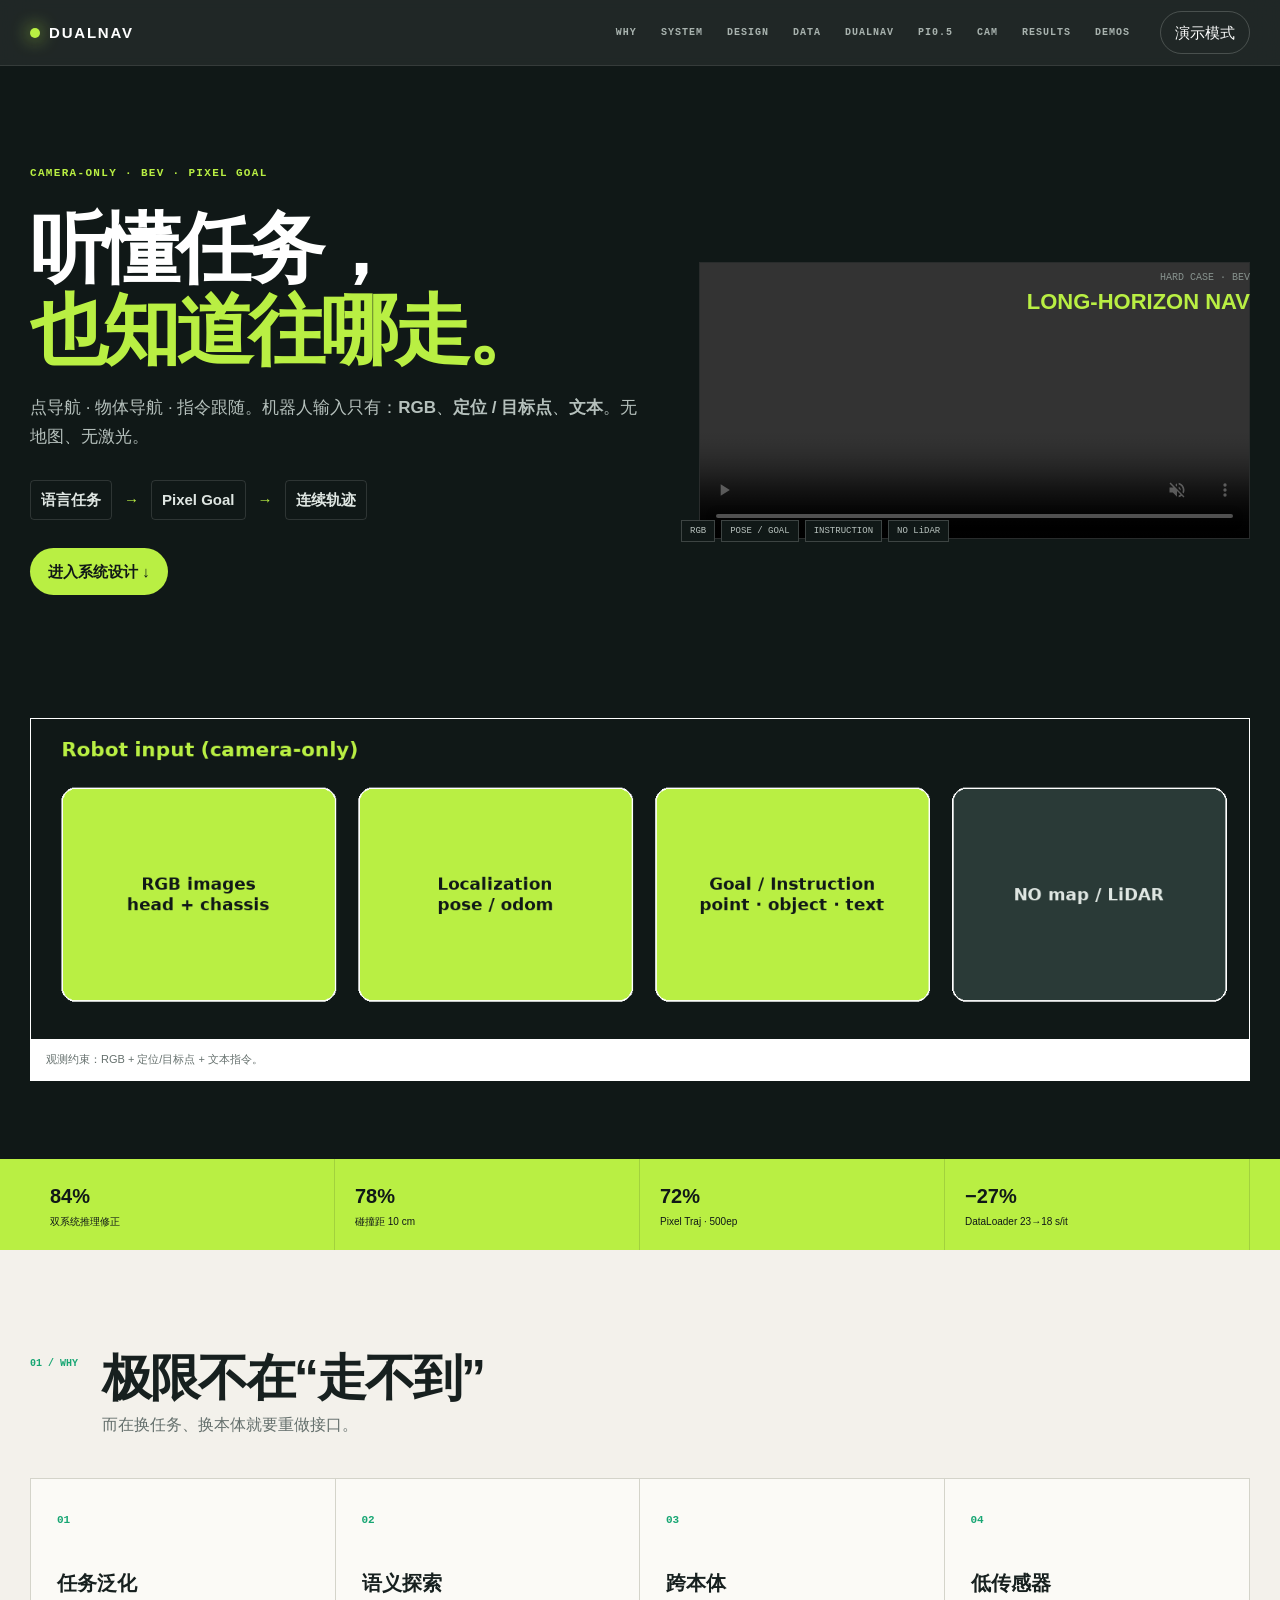
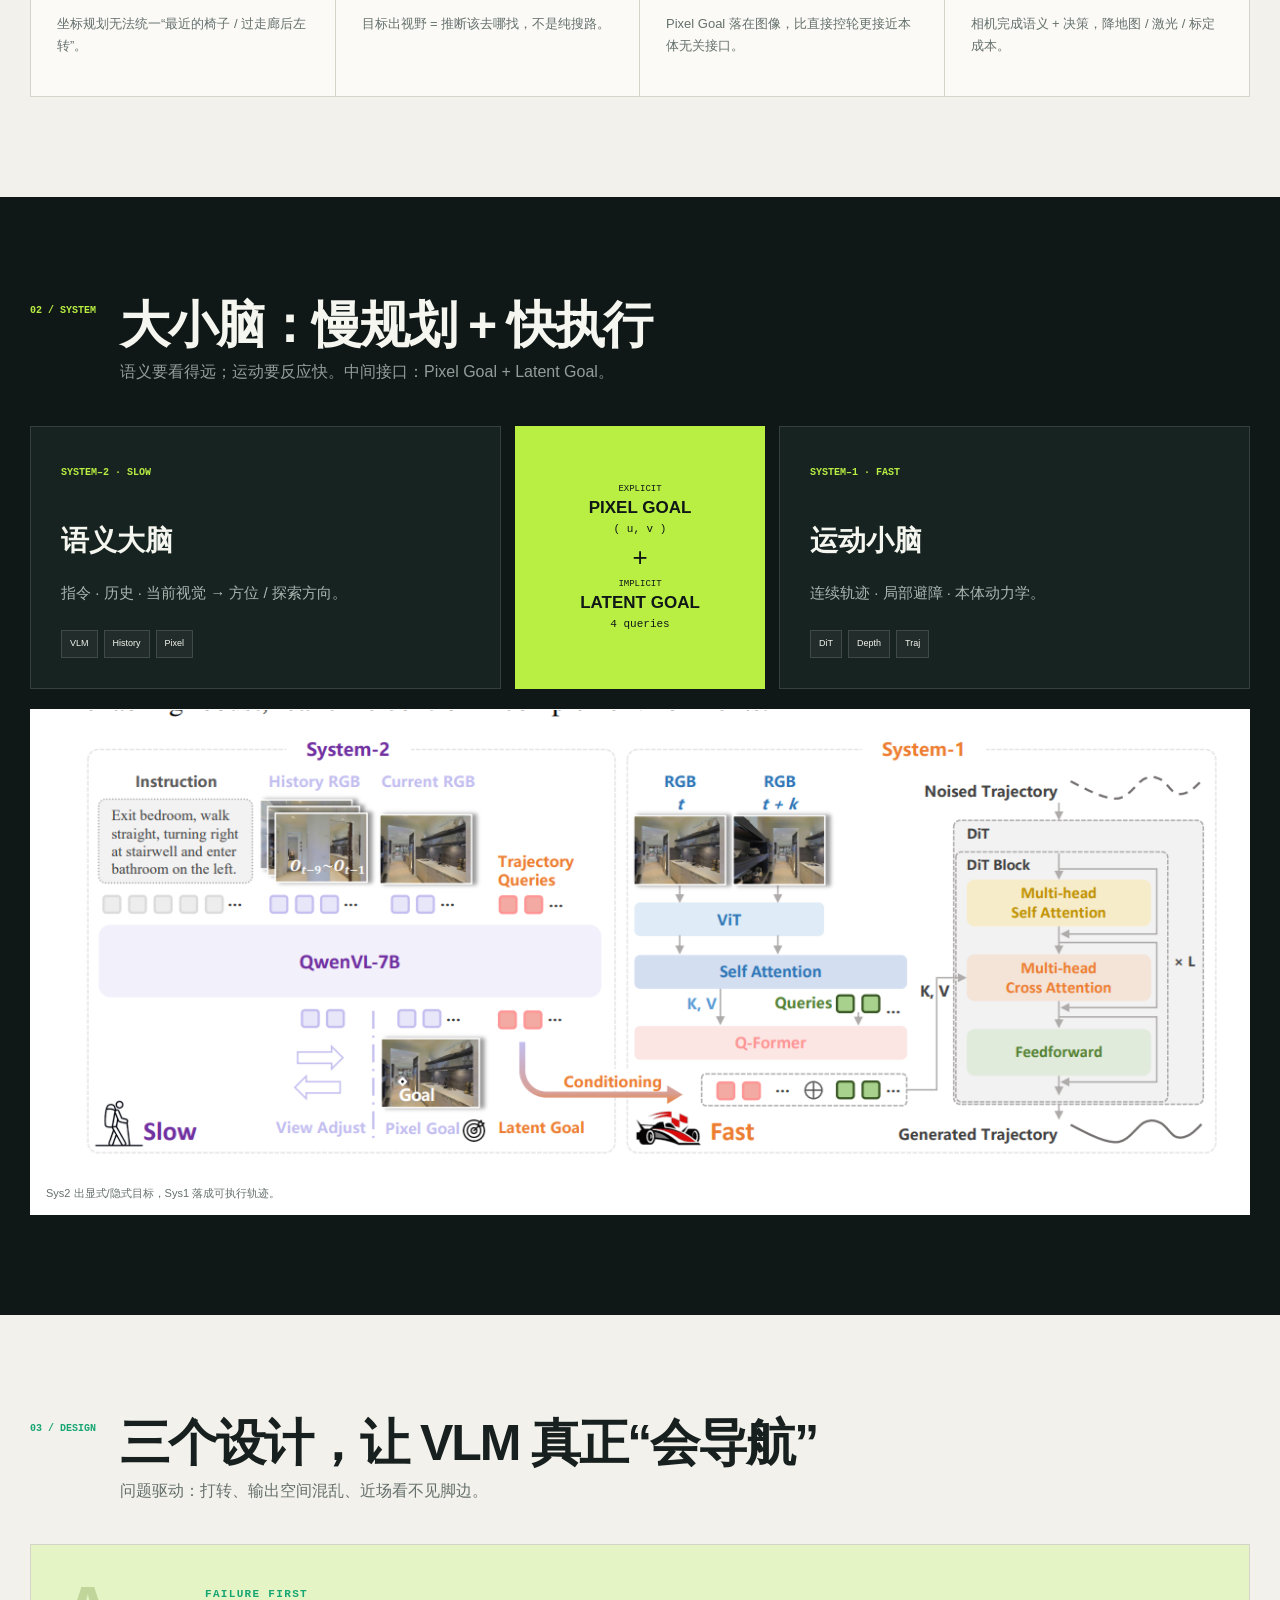
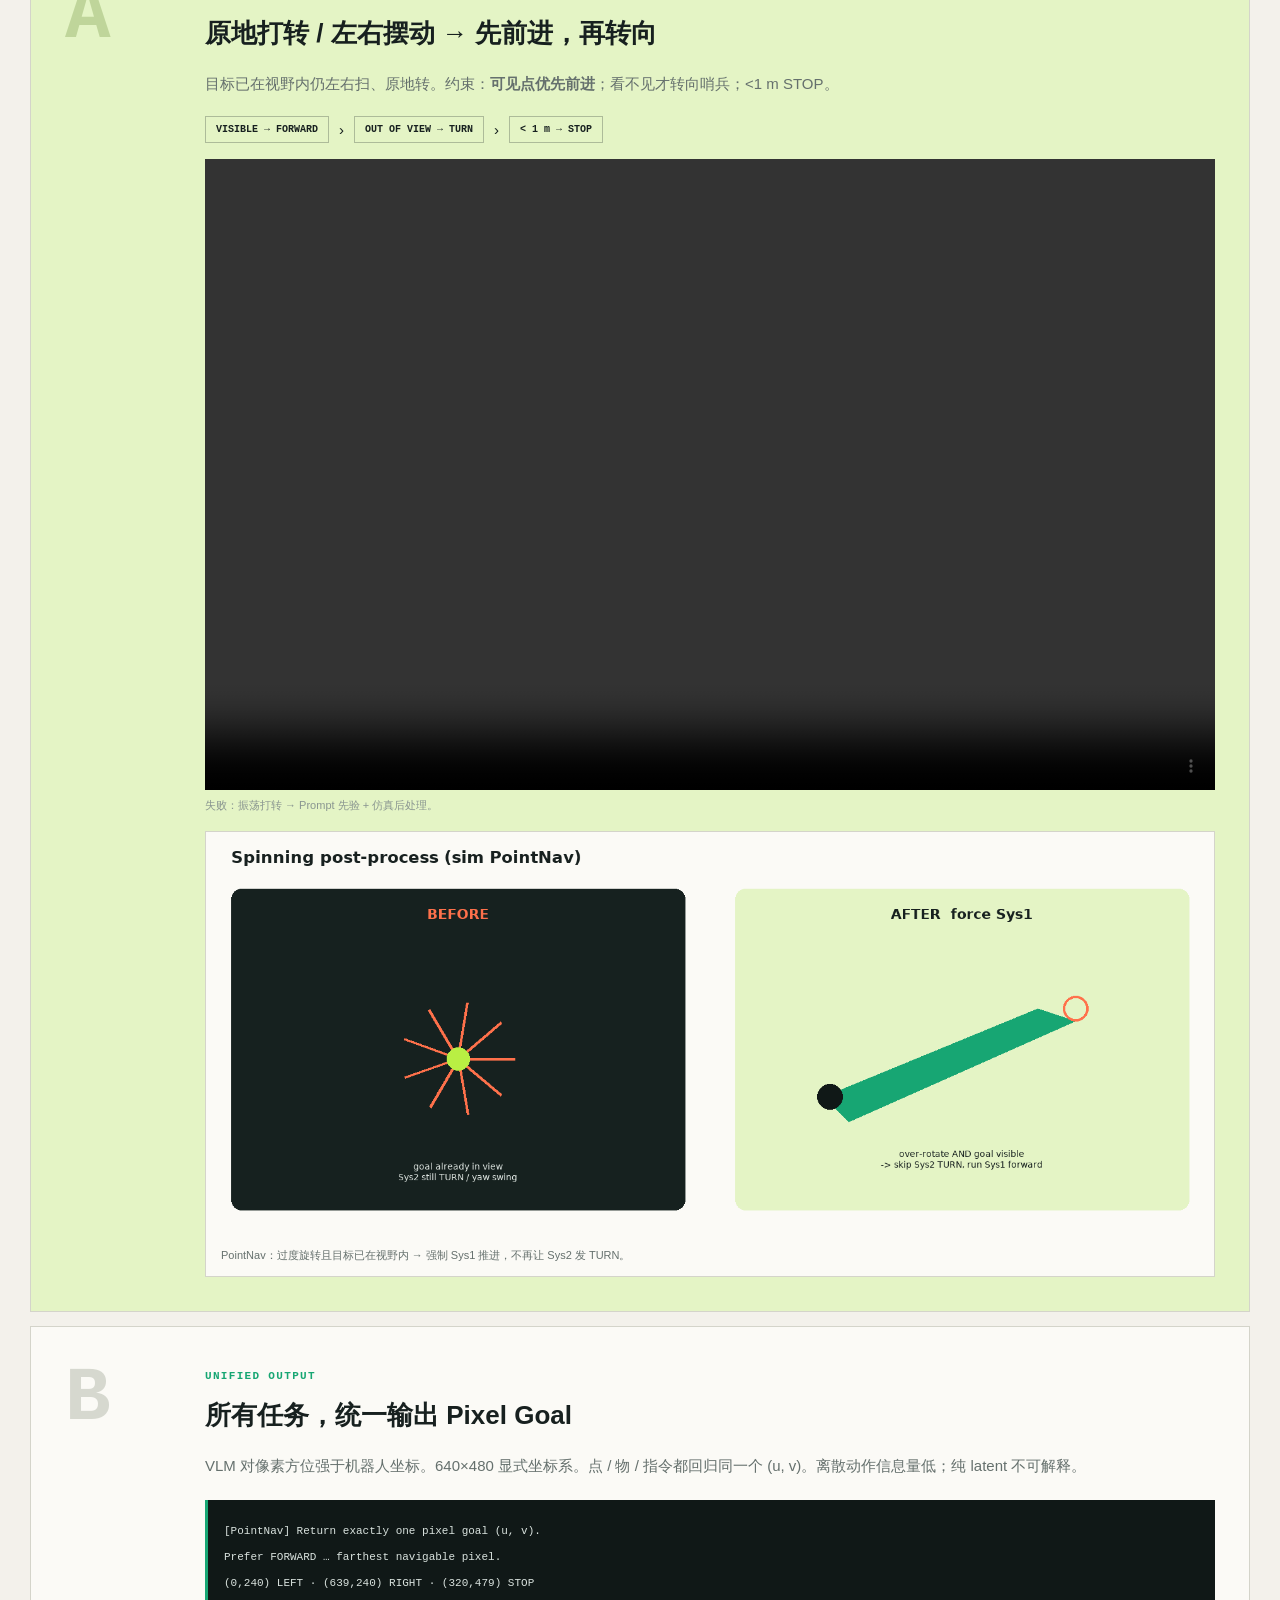
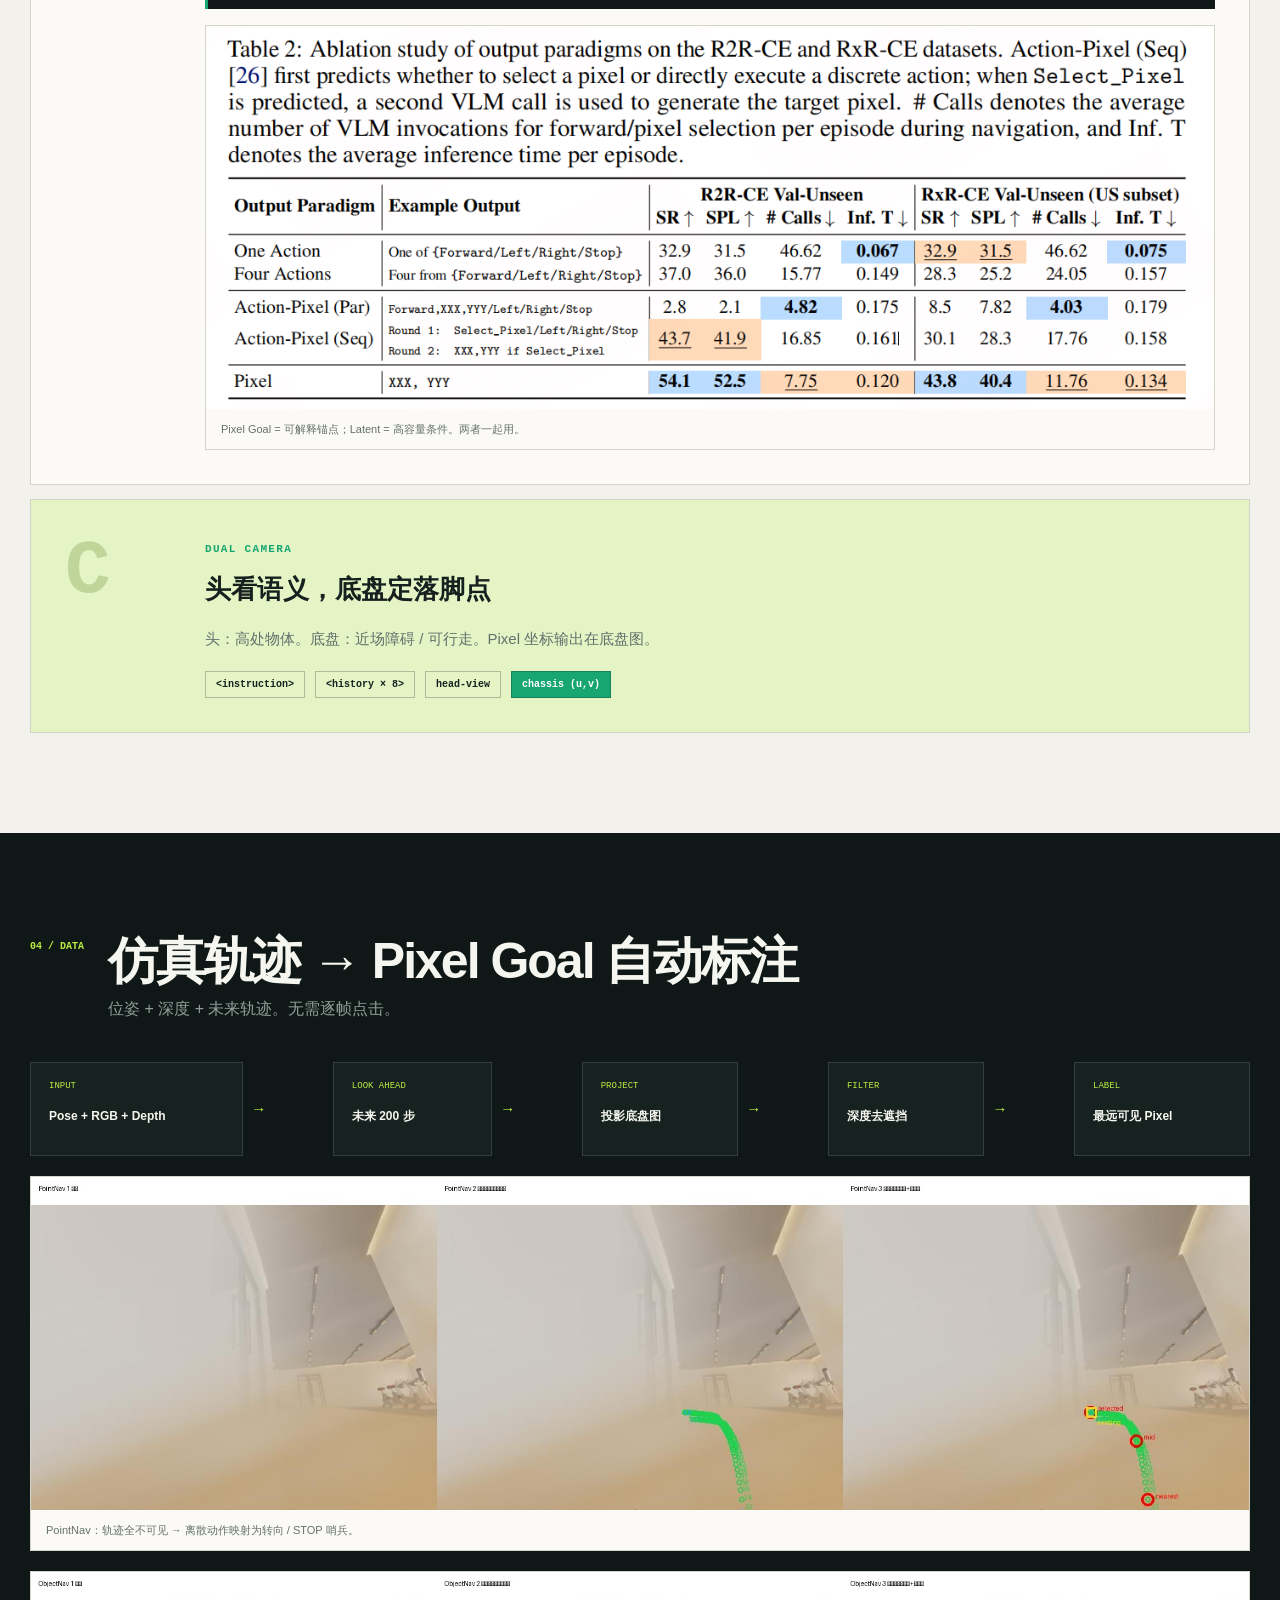
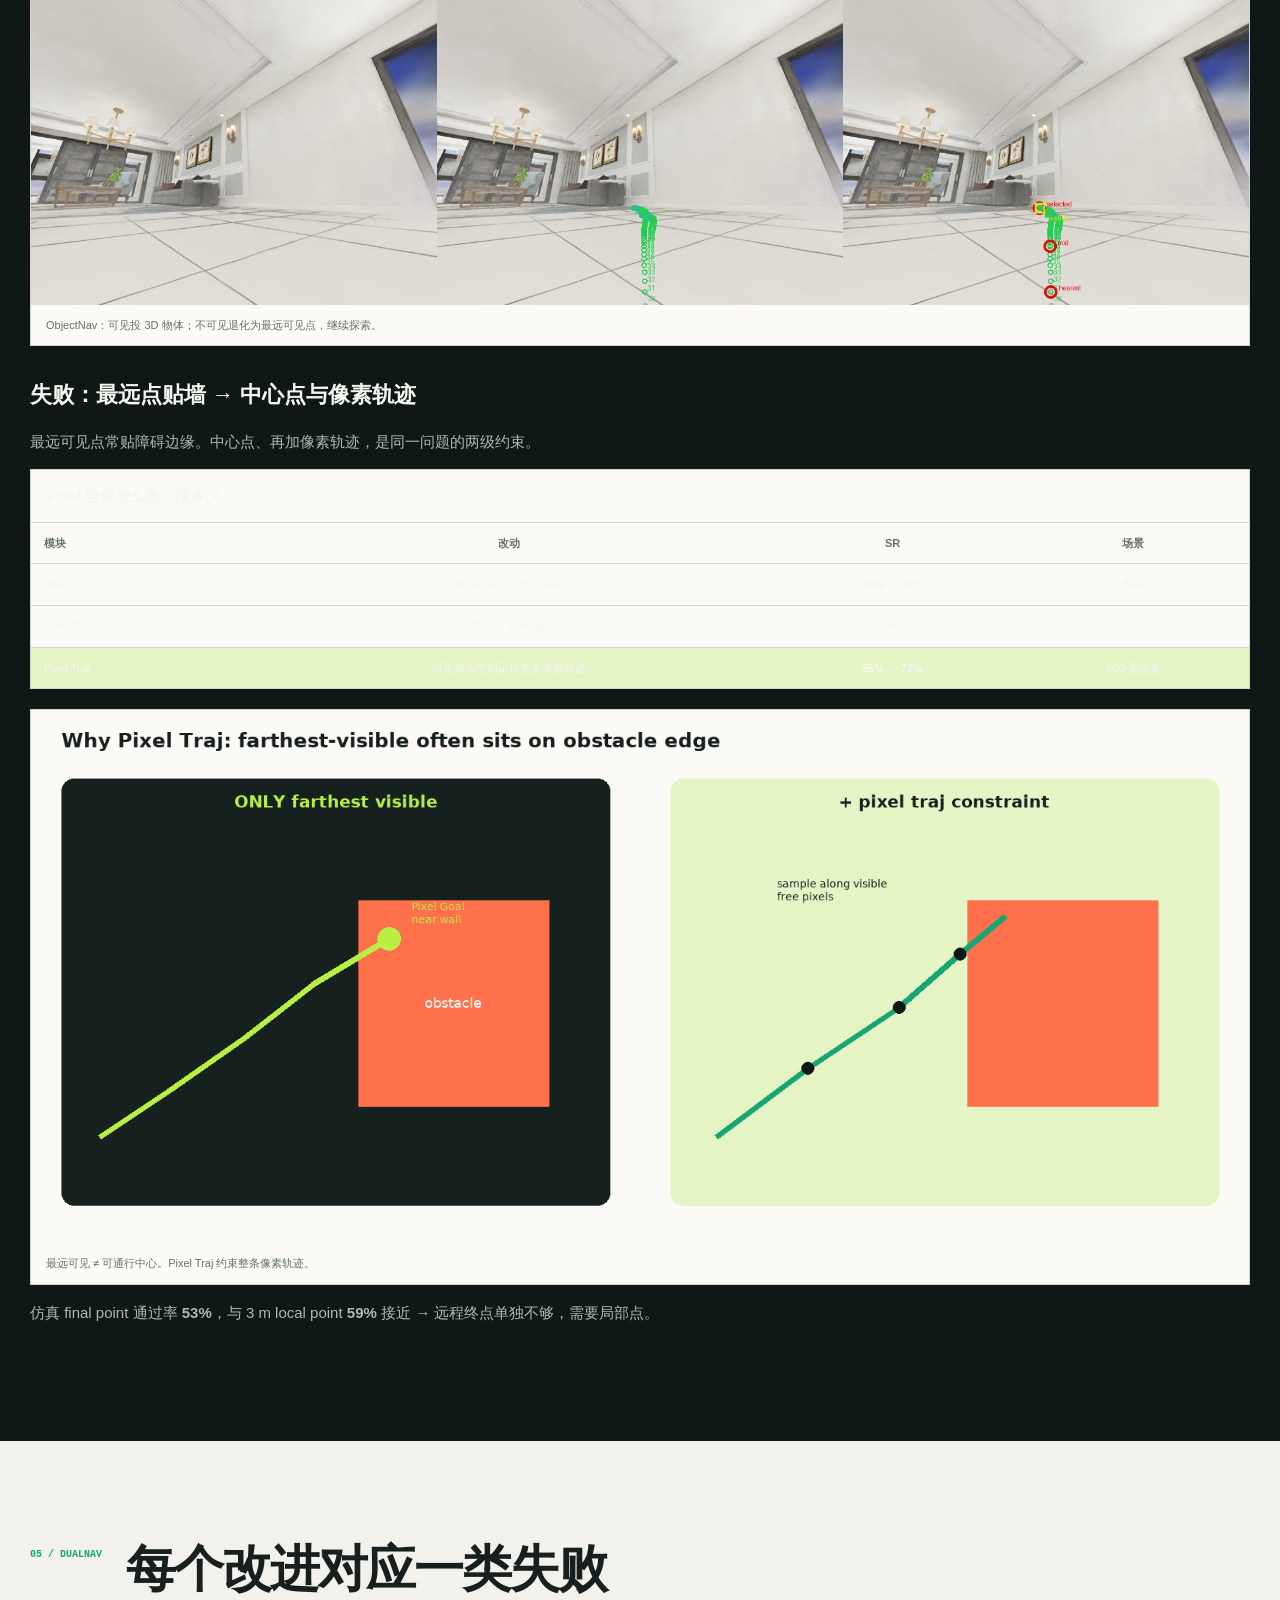
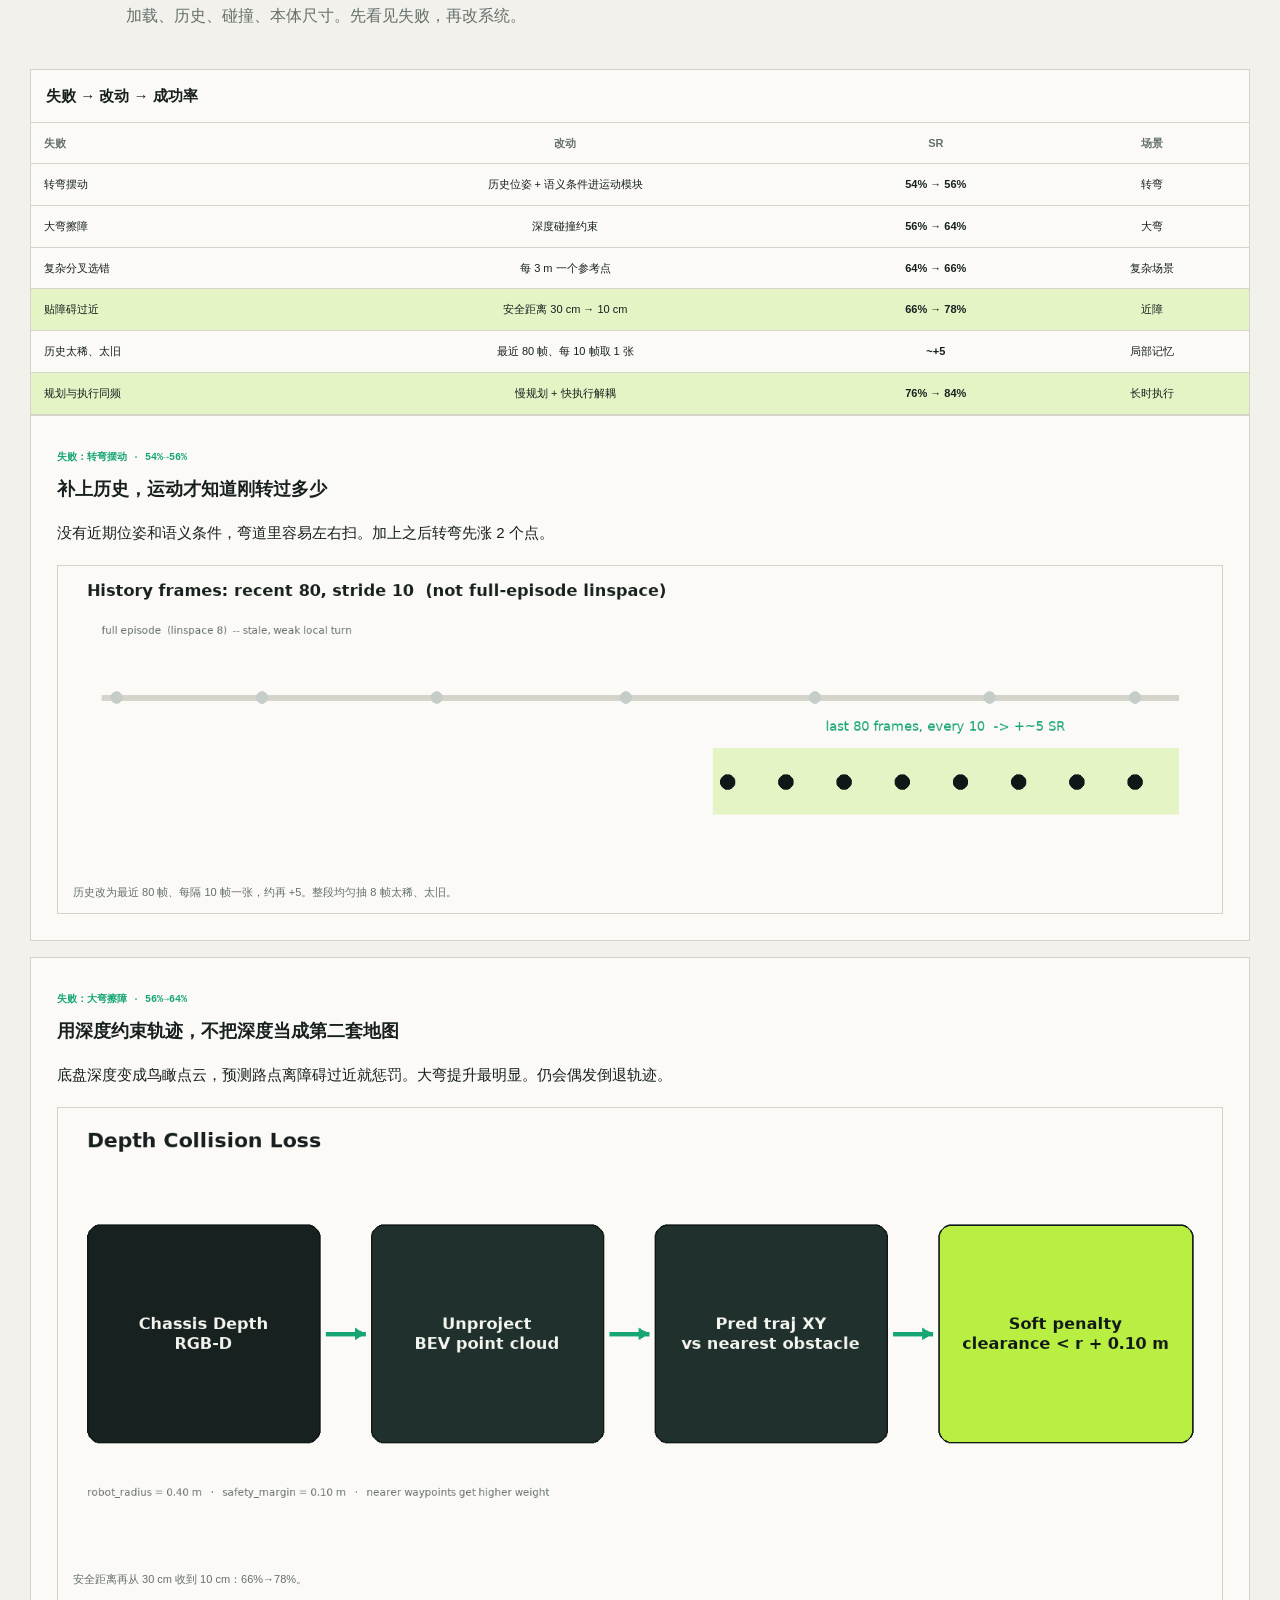
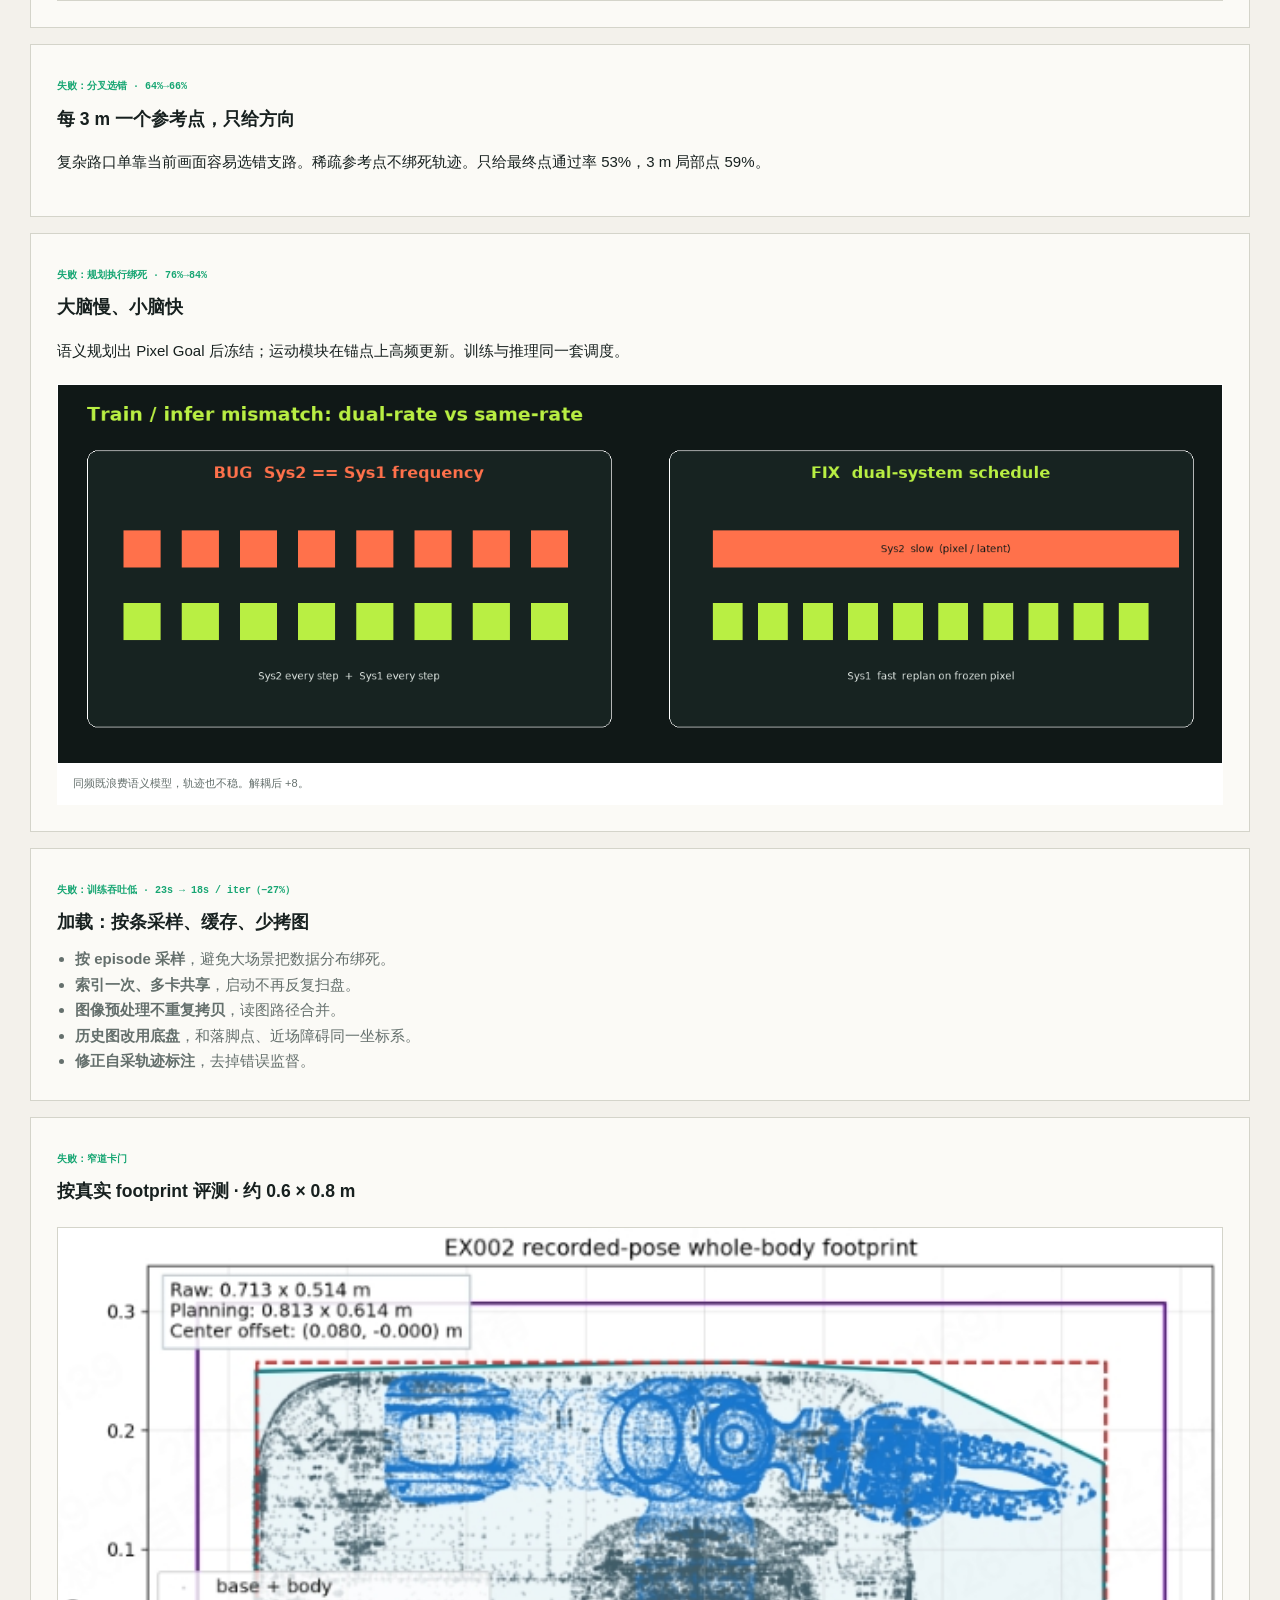
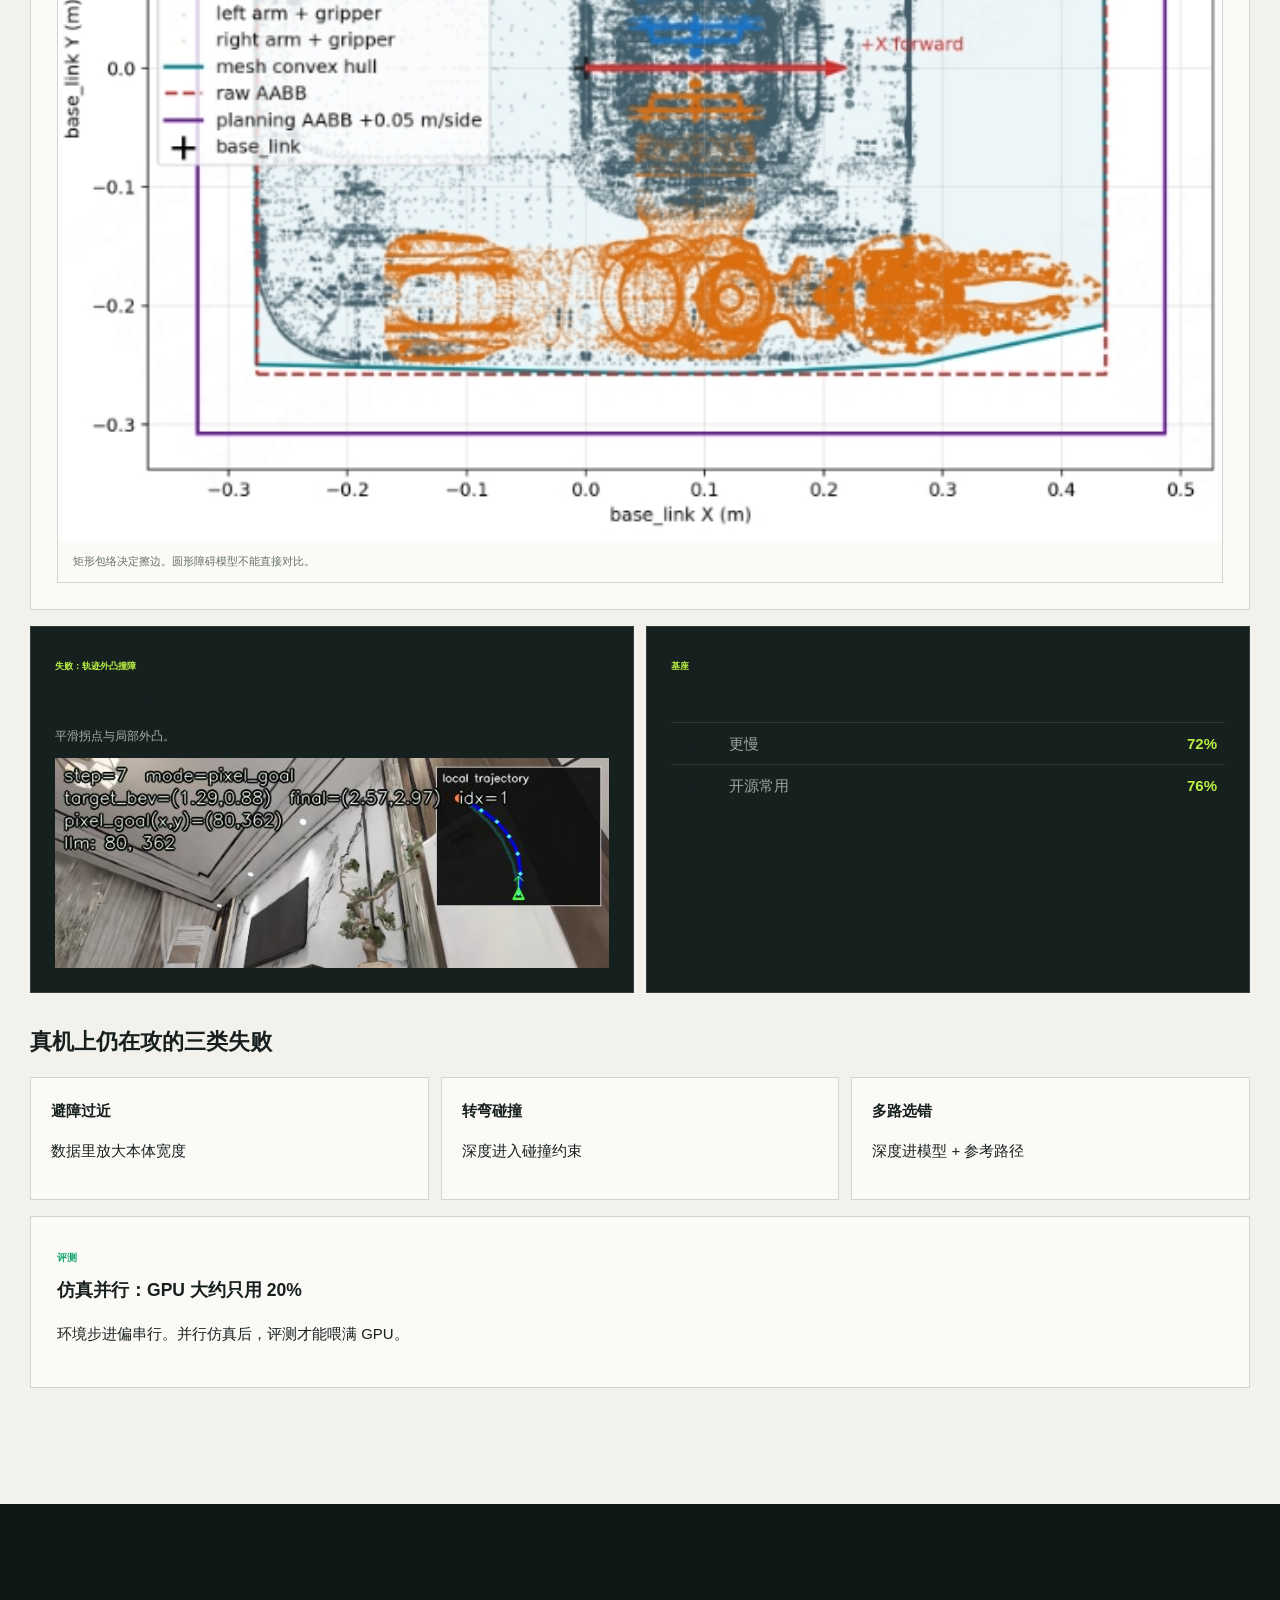
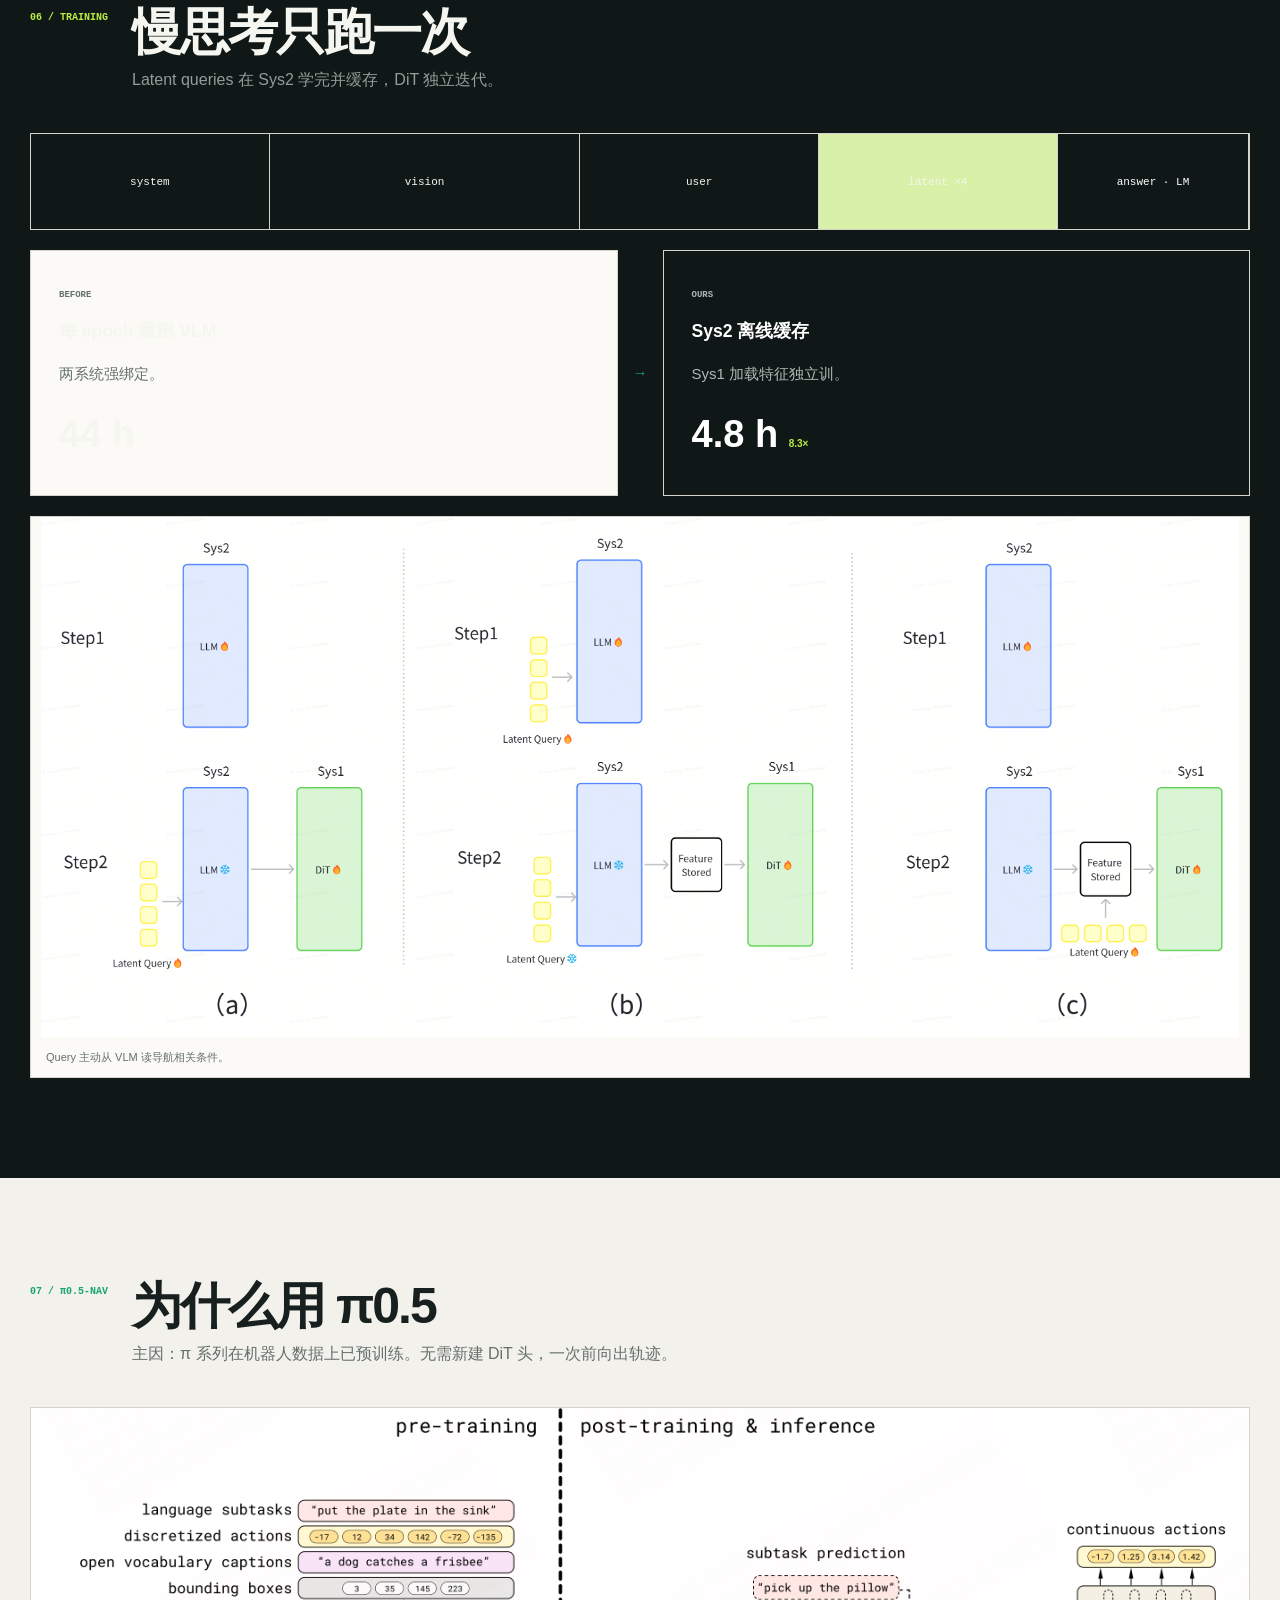
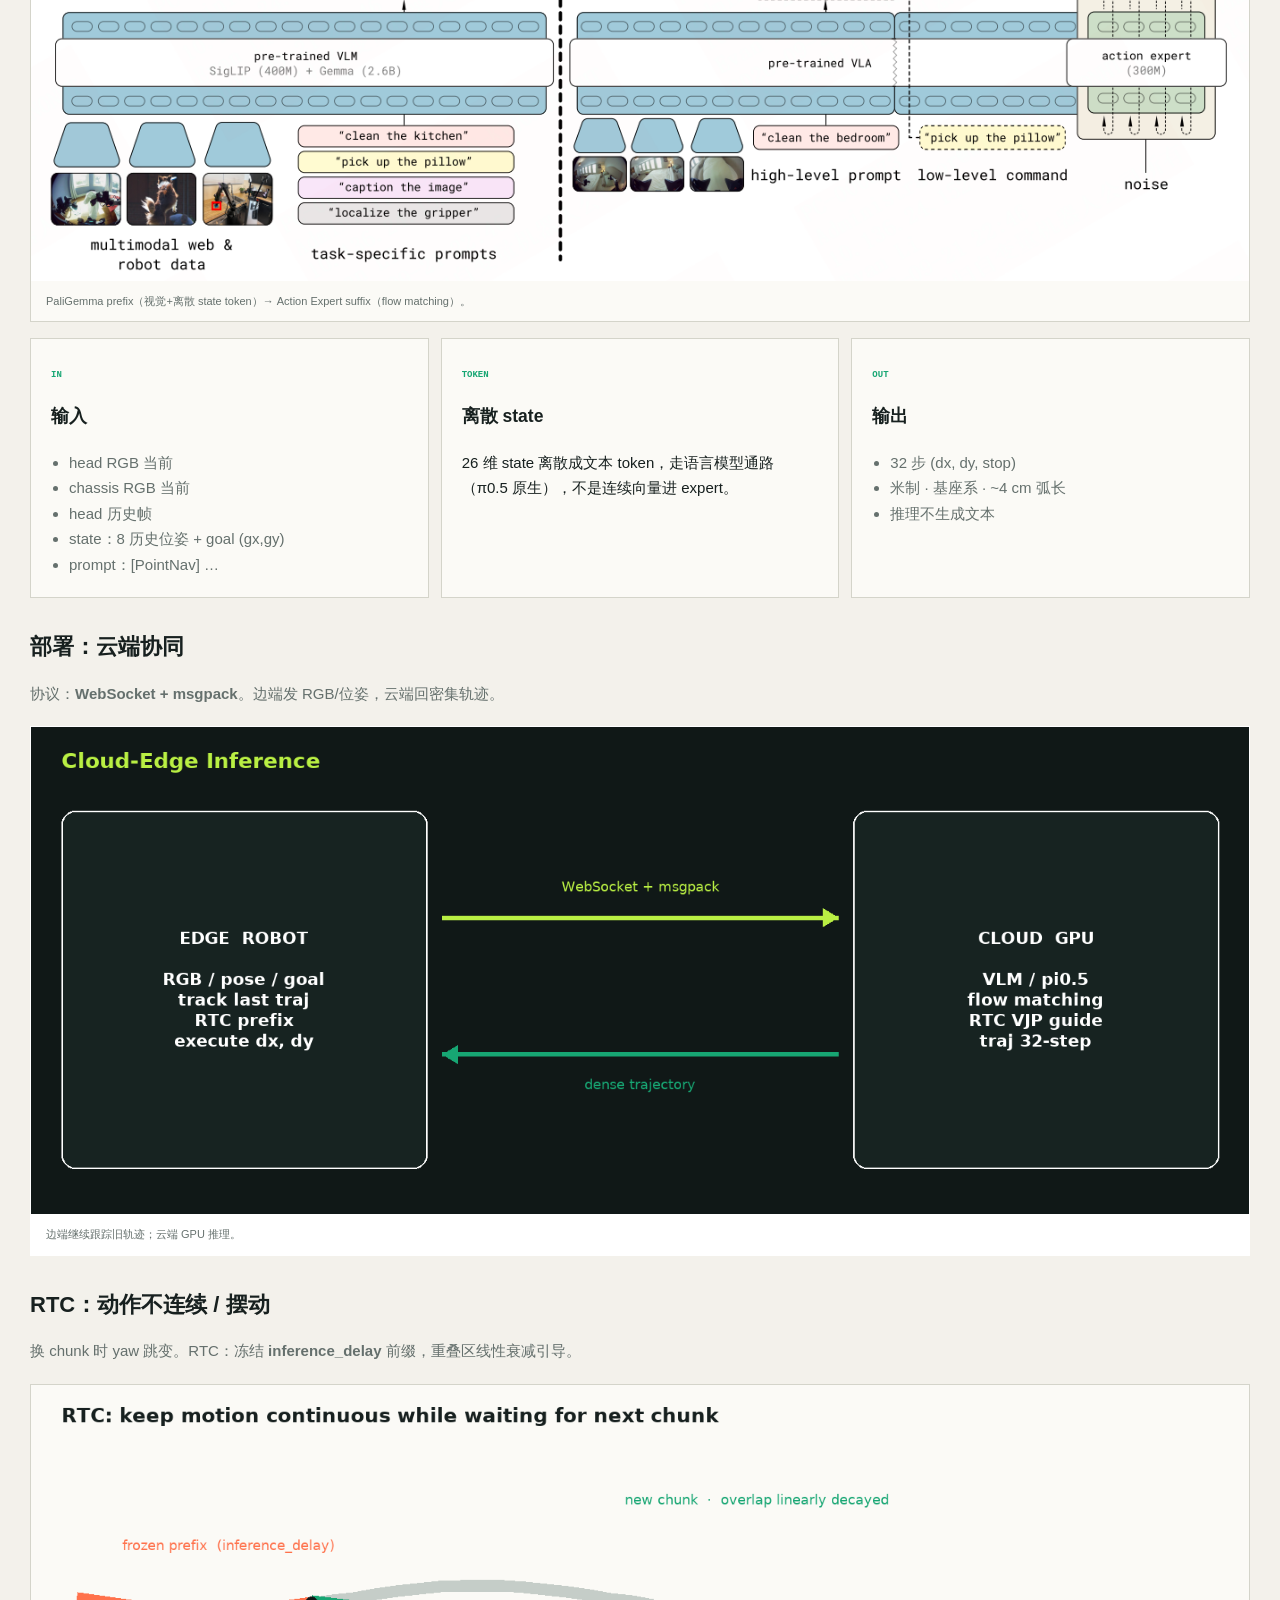
==== commit 899a7a72: "去掉对外页残留的内部术语与简历占位说明。 Co-authored-by: Cursor <cursoragent@cursor.com>" ====
--- a/zbl-navigation/index.html
+++ b/zbl-navigation/index.html
@@ -134,7 +134,7 @@
           <tr><td>复杂分叉选错</td><td>每 3 m 一个参考点</td><td><b>64% → 66%</b></td><td>复杂场景</td></tr>
           <tr class="ours"><td>贴障碍过近</td><td>安全距离 30 cm → 10 cm</td><td><b>66% → 78%</b></td><td>近障</td></tr>
           <tr><td>历史太稀、太旧</td><td>最近 80 帧、每 10 帧取 1 张</td><td><b>~+5</b></td><td>局部记忆</td></tr>
-          <tr class="ours"><td>规划与执行同频、训推不一致</td><td>慢规划 + 快执行解耦</td><td><b>76% → 84%</b></td><td>长时执行</td></tr>
+          <tr class="ours"><td>规划与执行同频</td><td>慢规划 + 快执行解耦</td><td><b>76% → 84%</b></td><td>长时执行</td></tr>
         </tbody>
       </table></div>
 
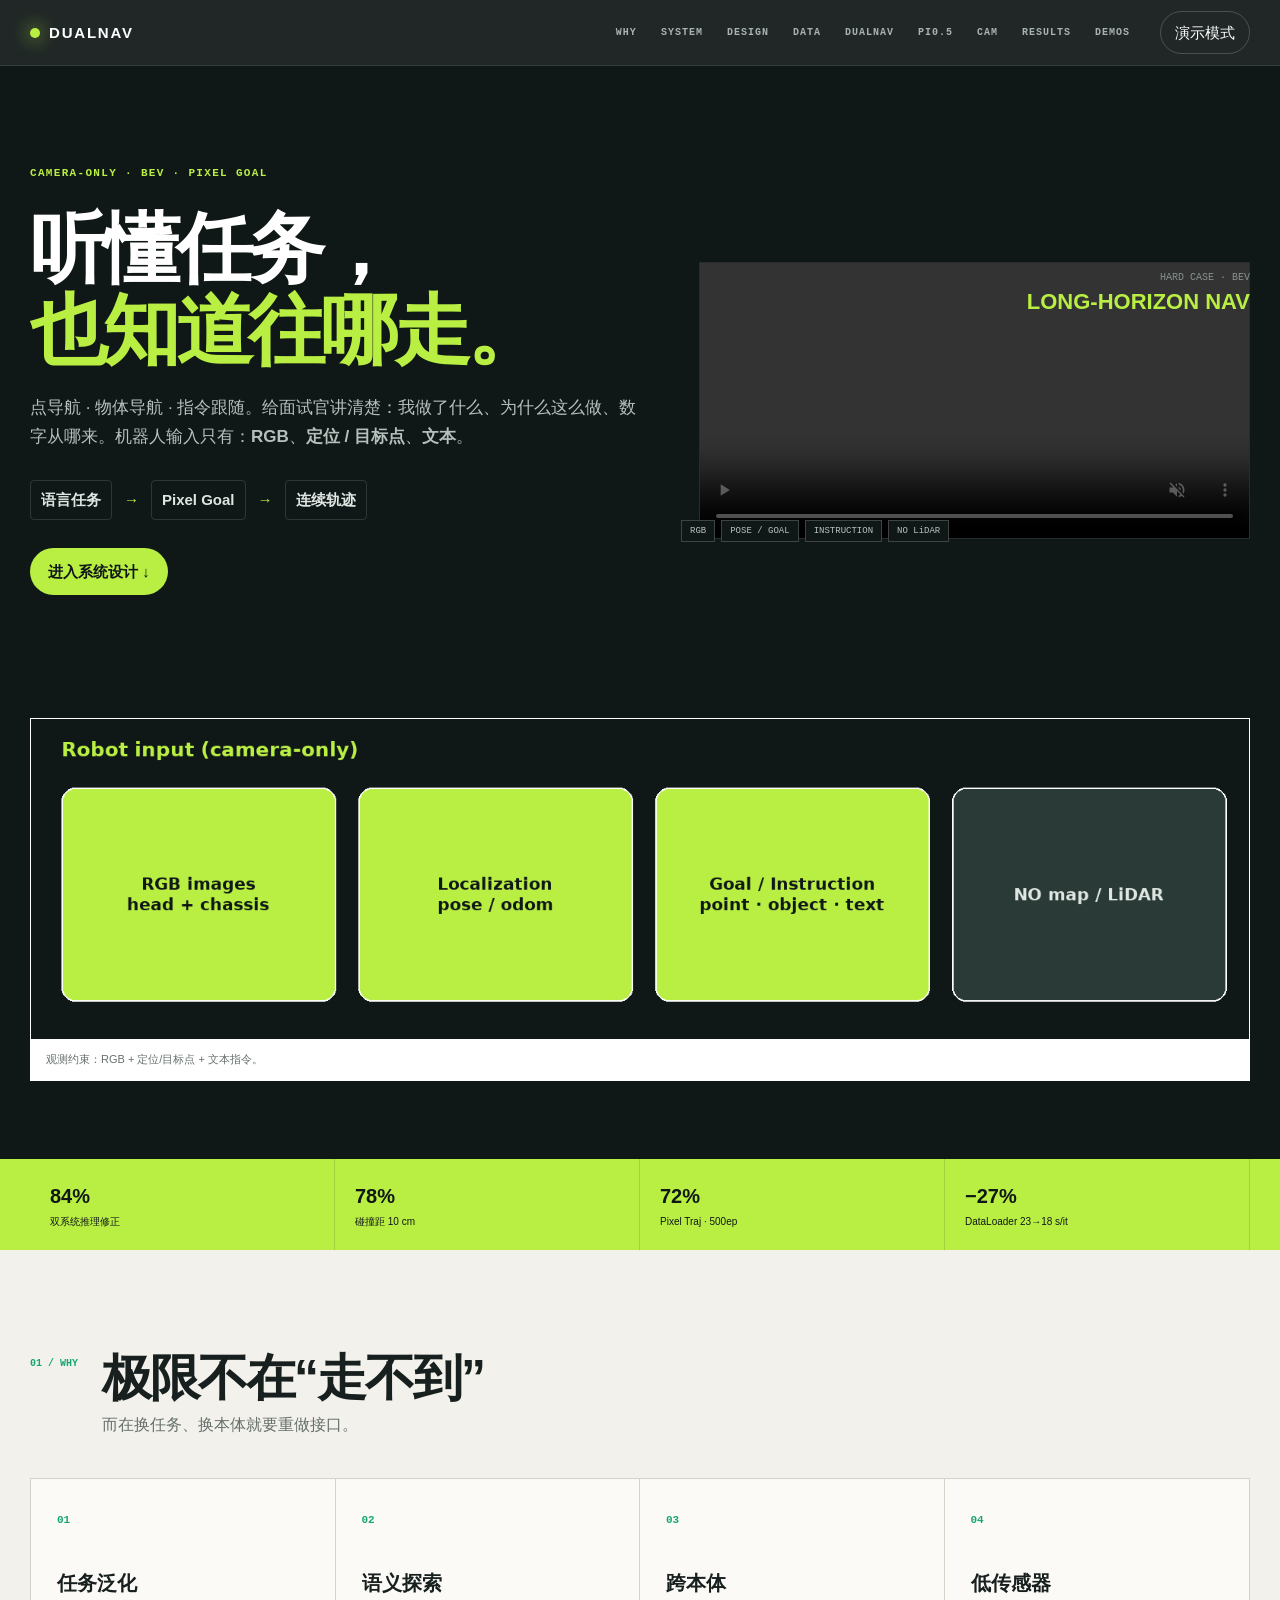
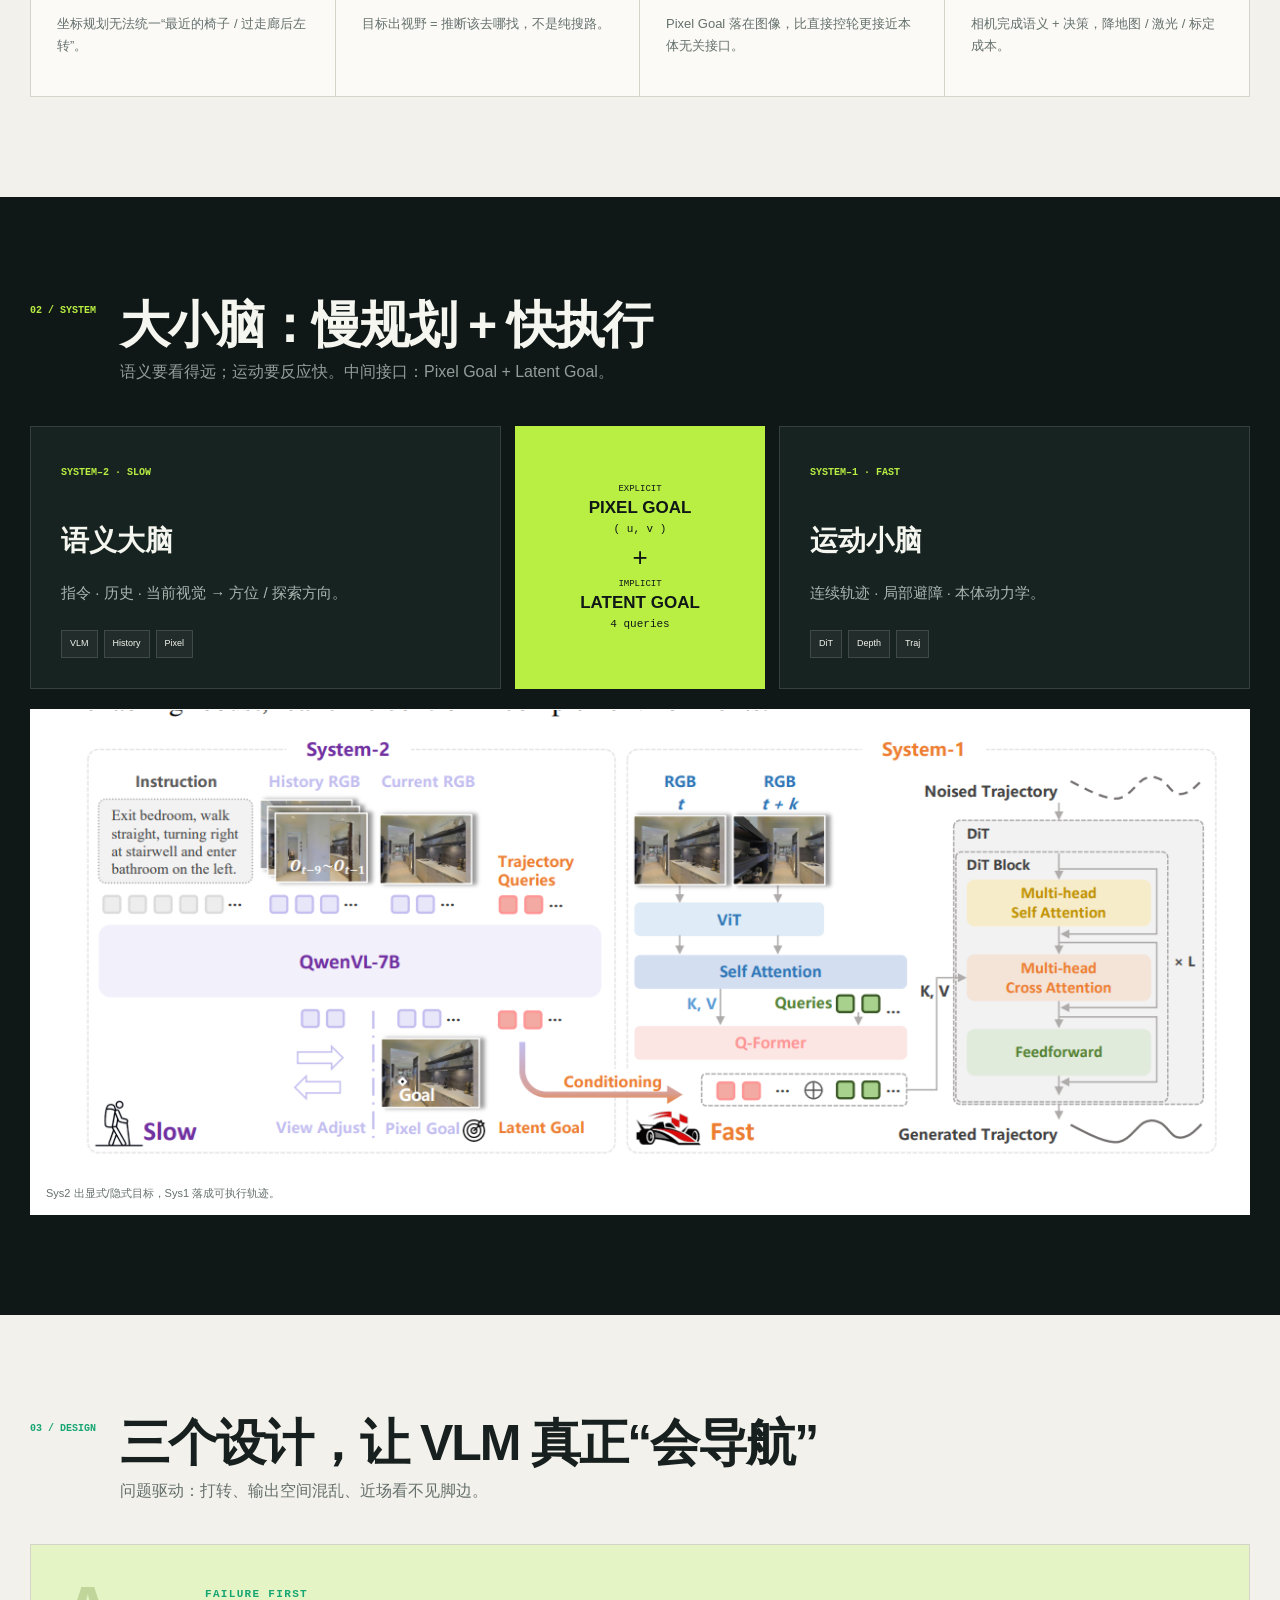
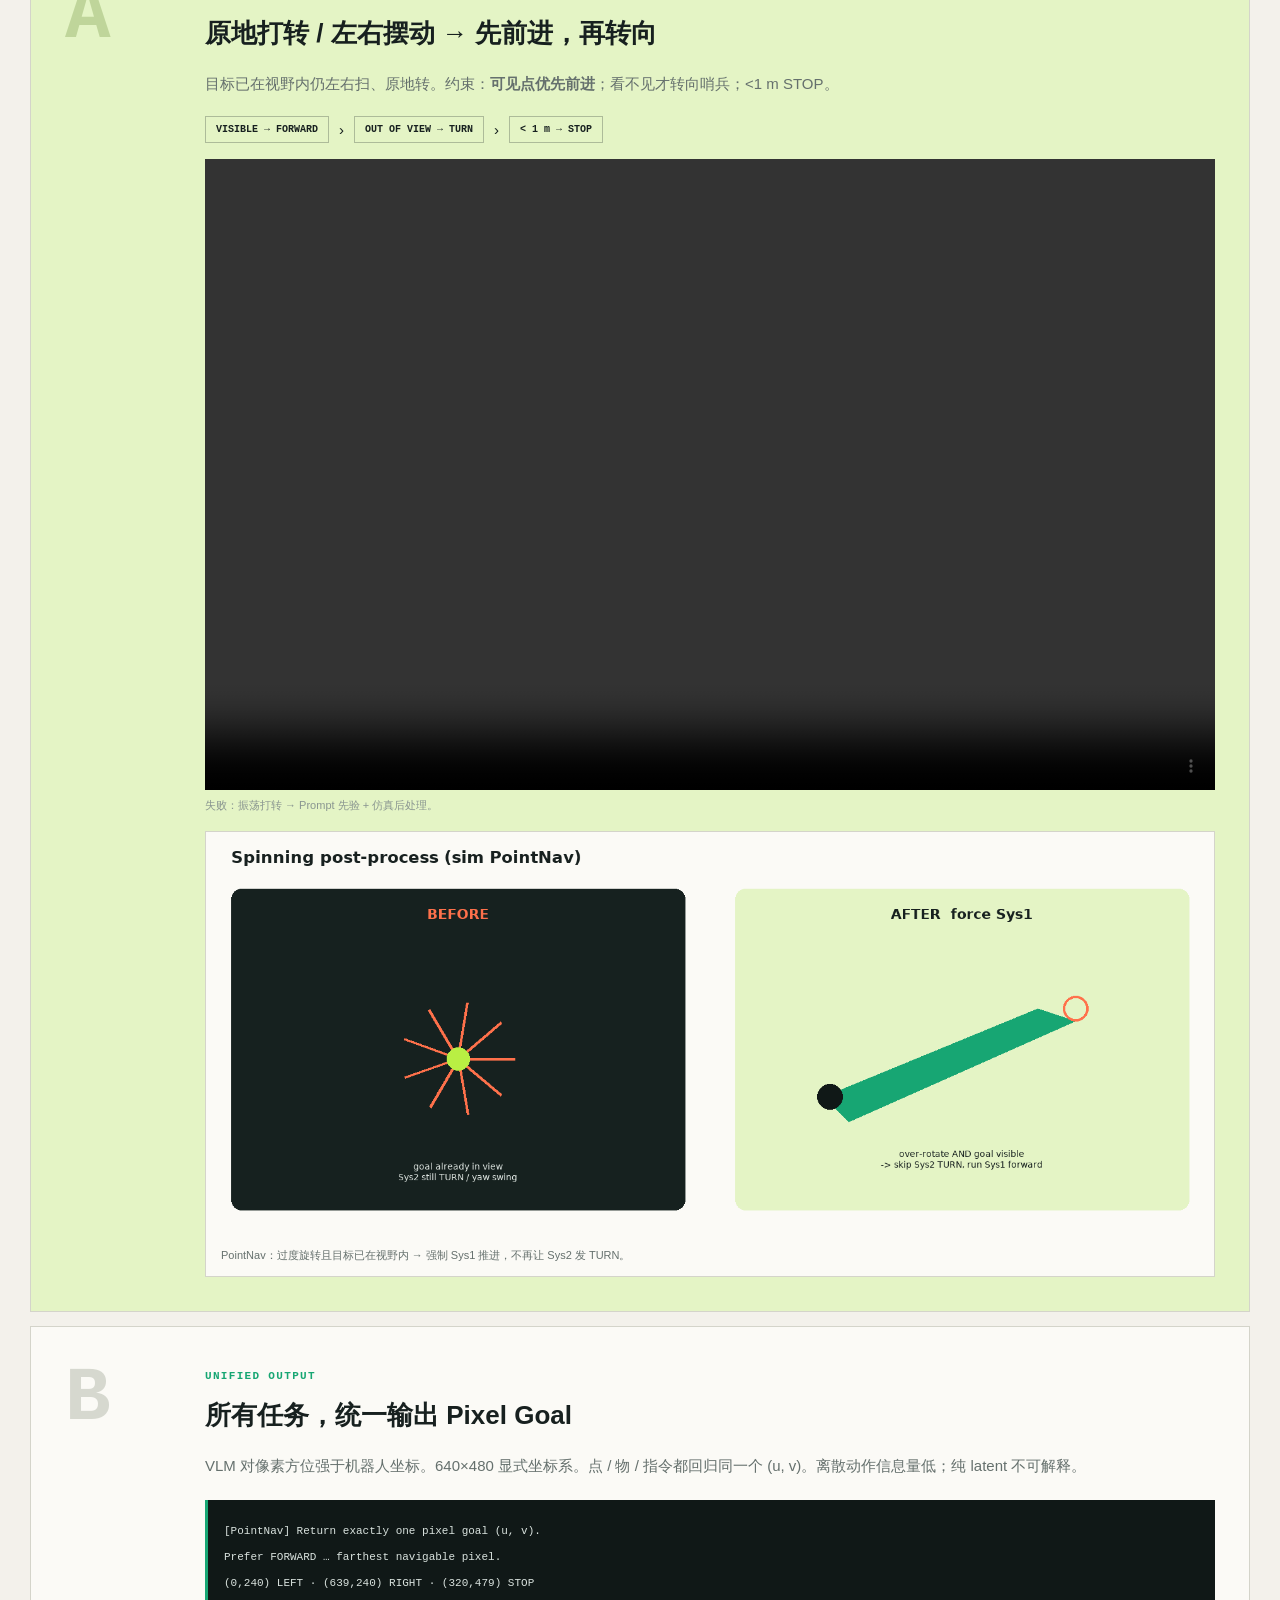
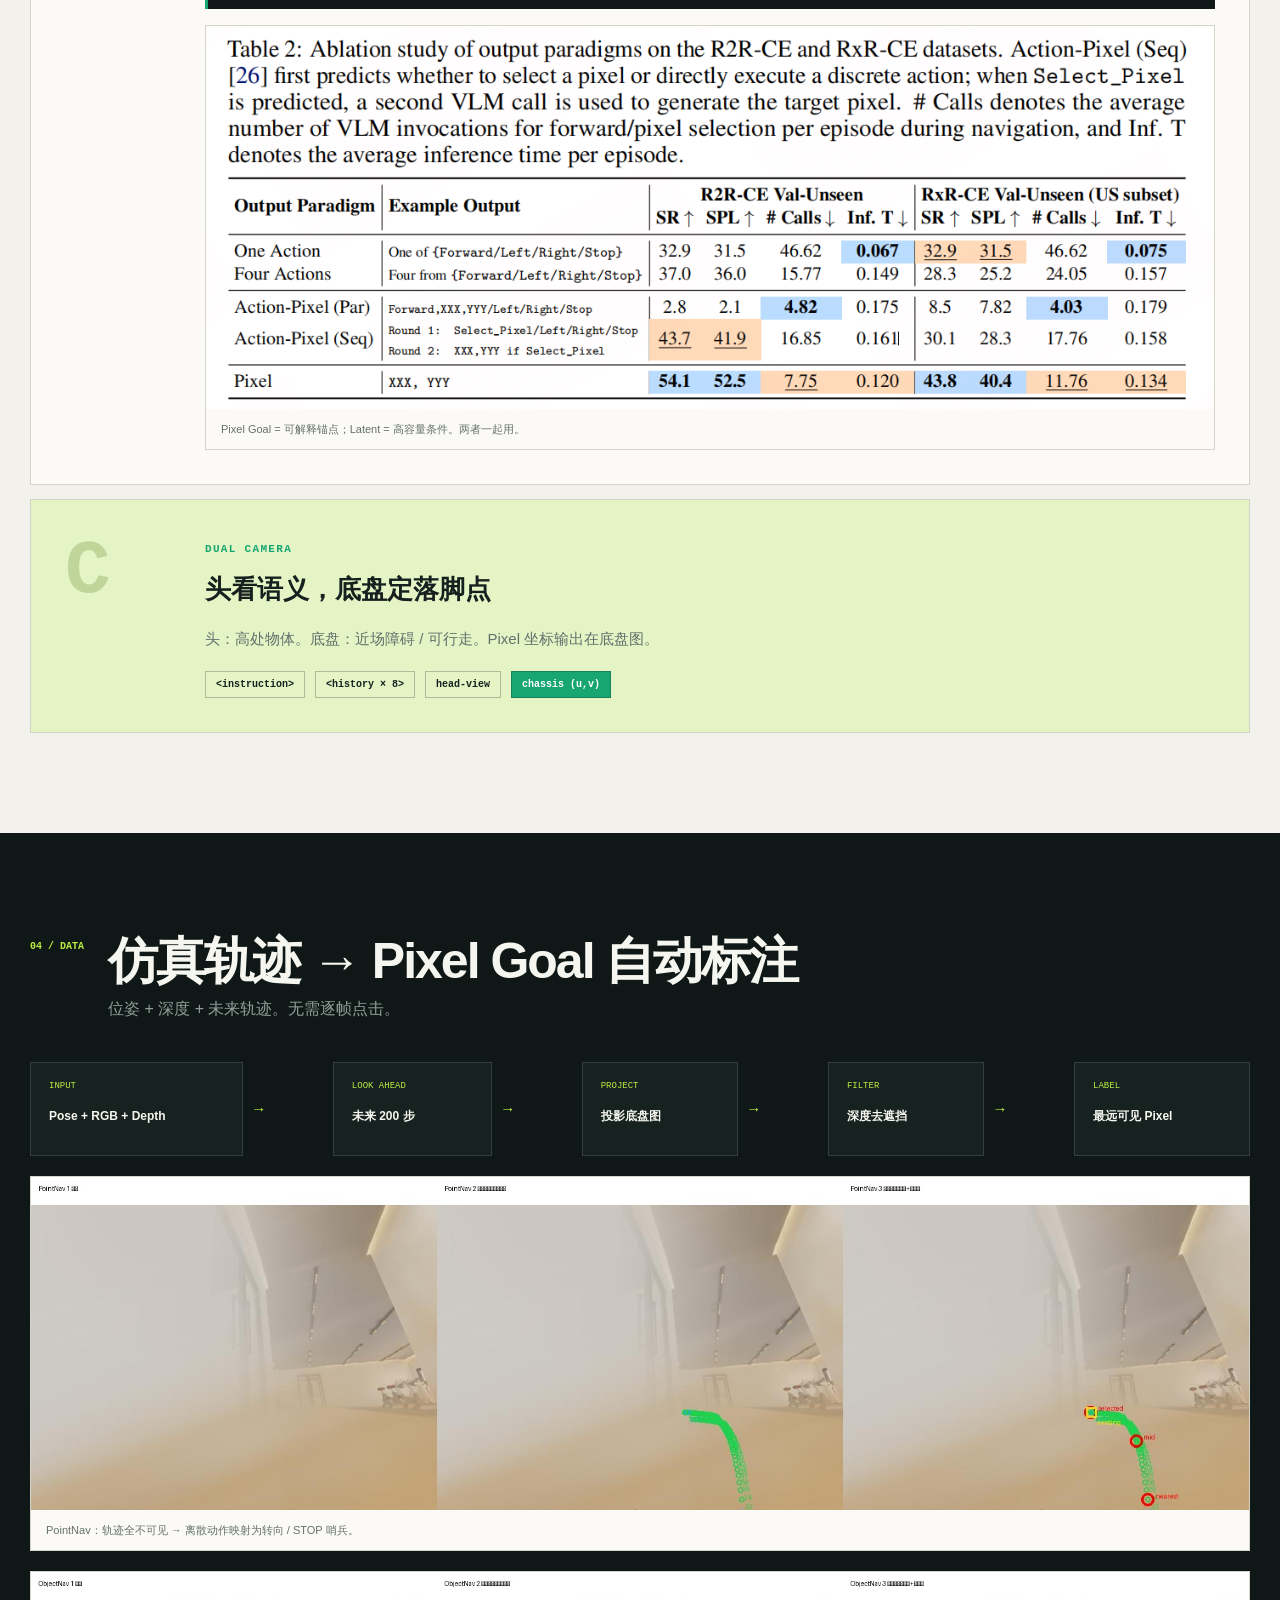
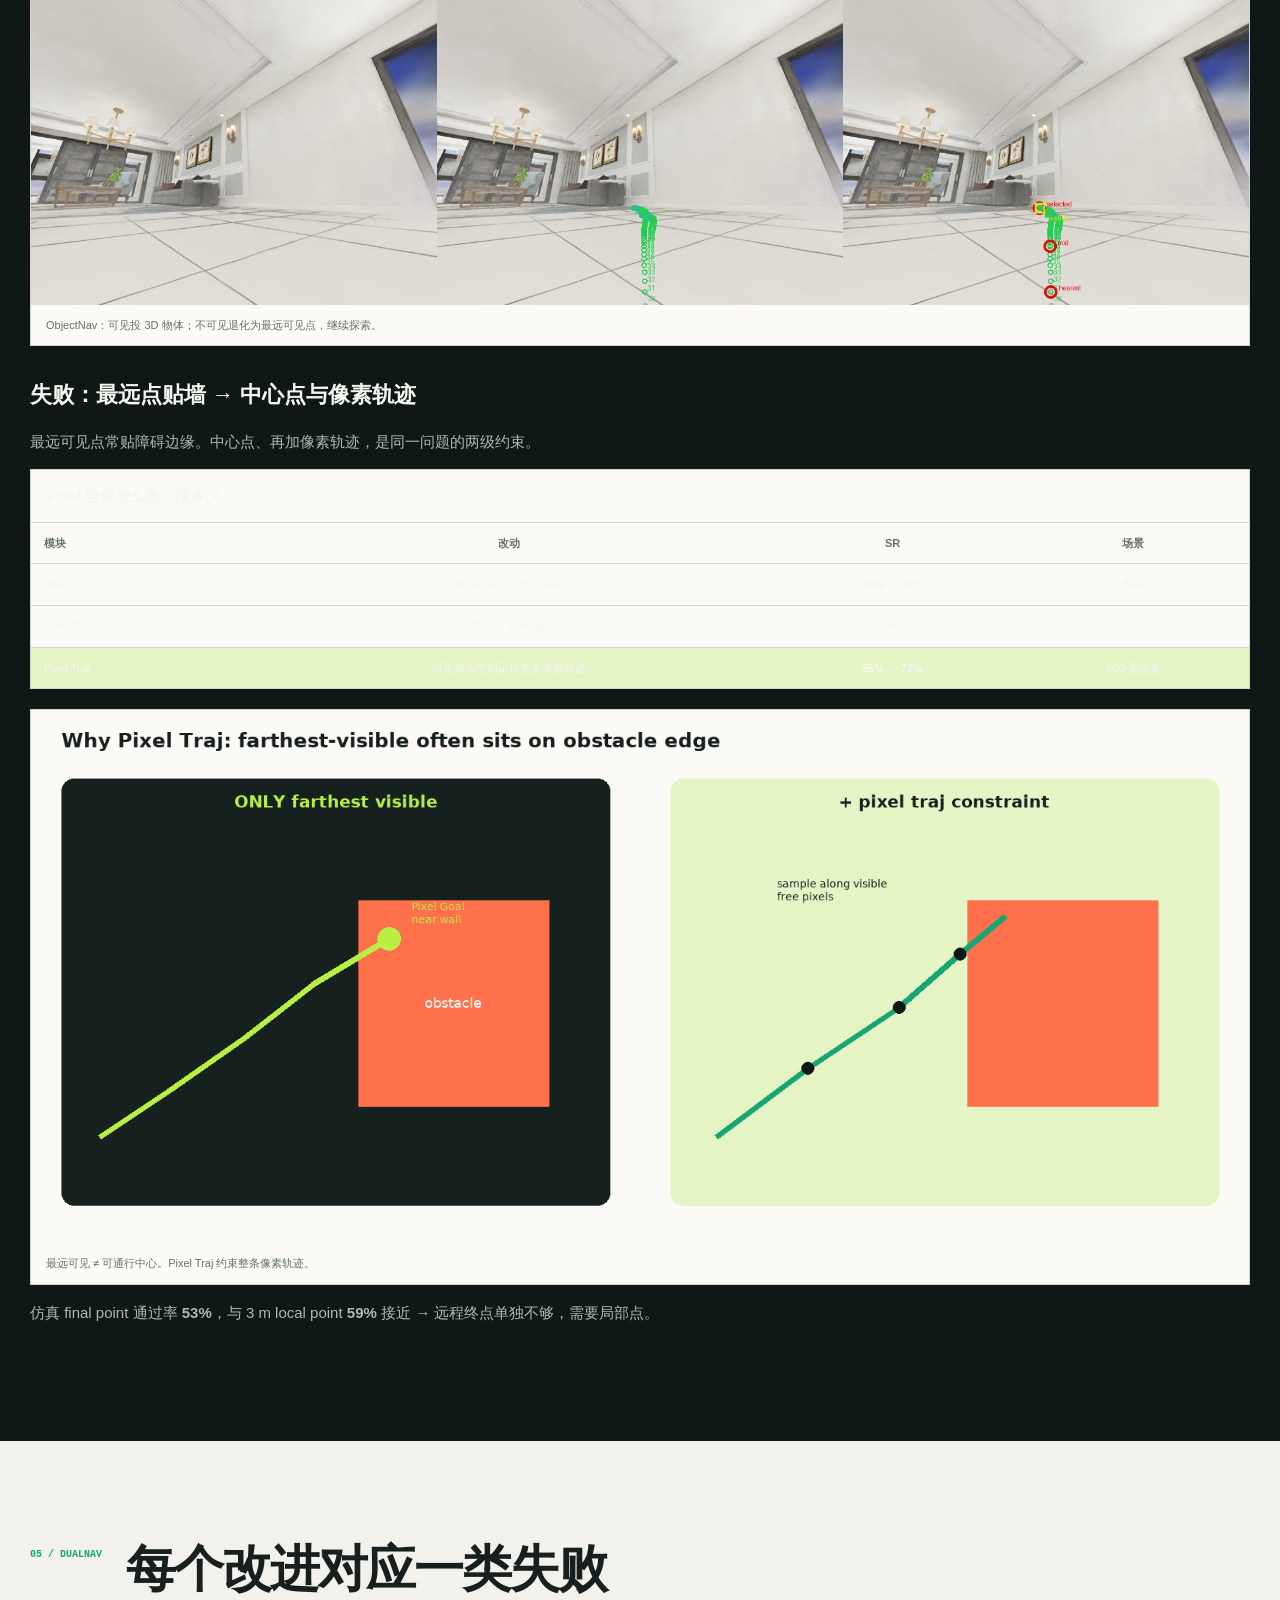
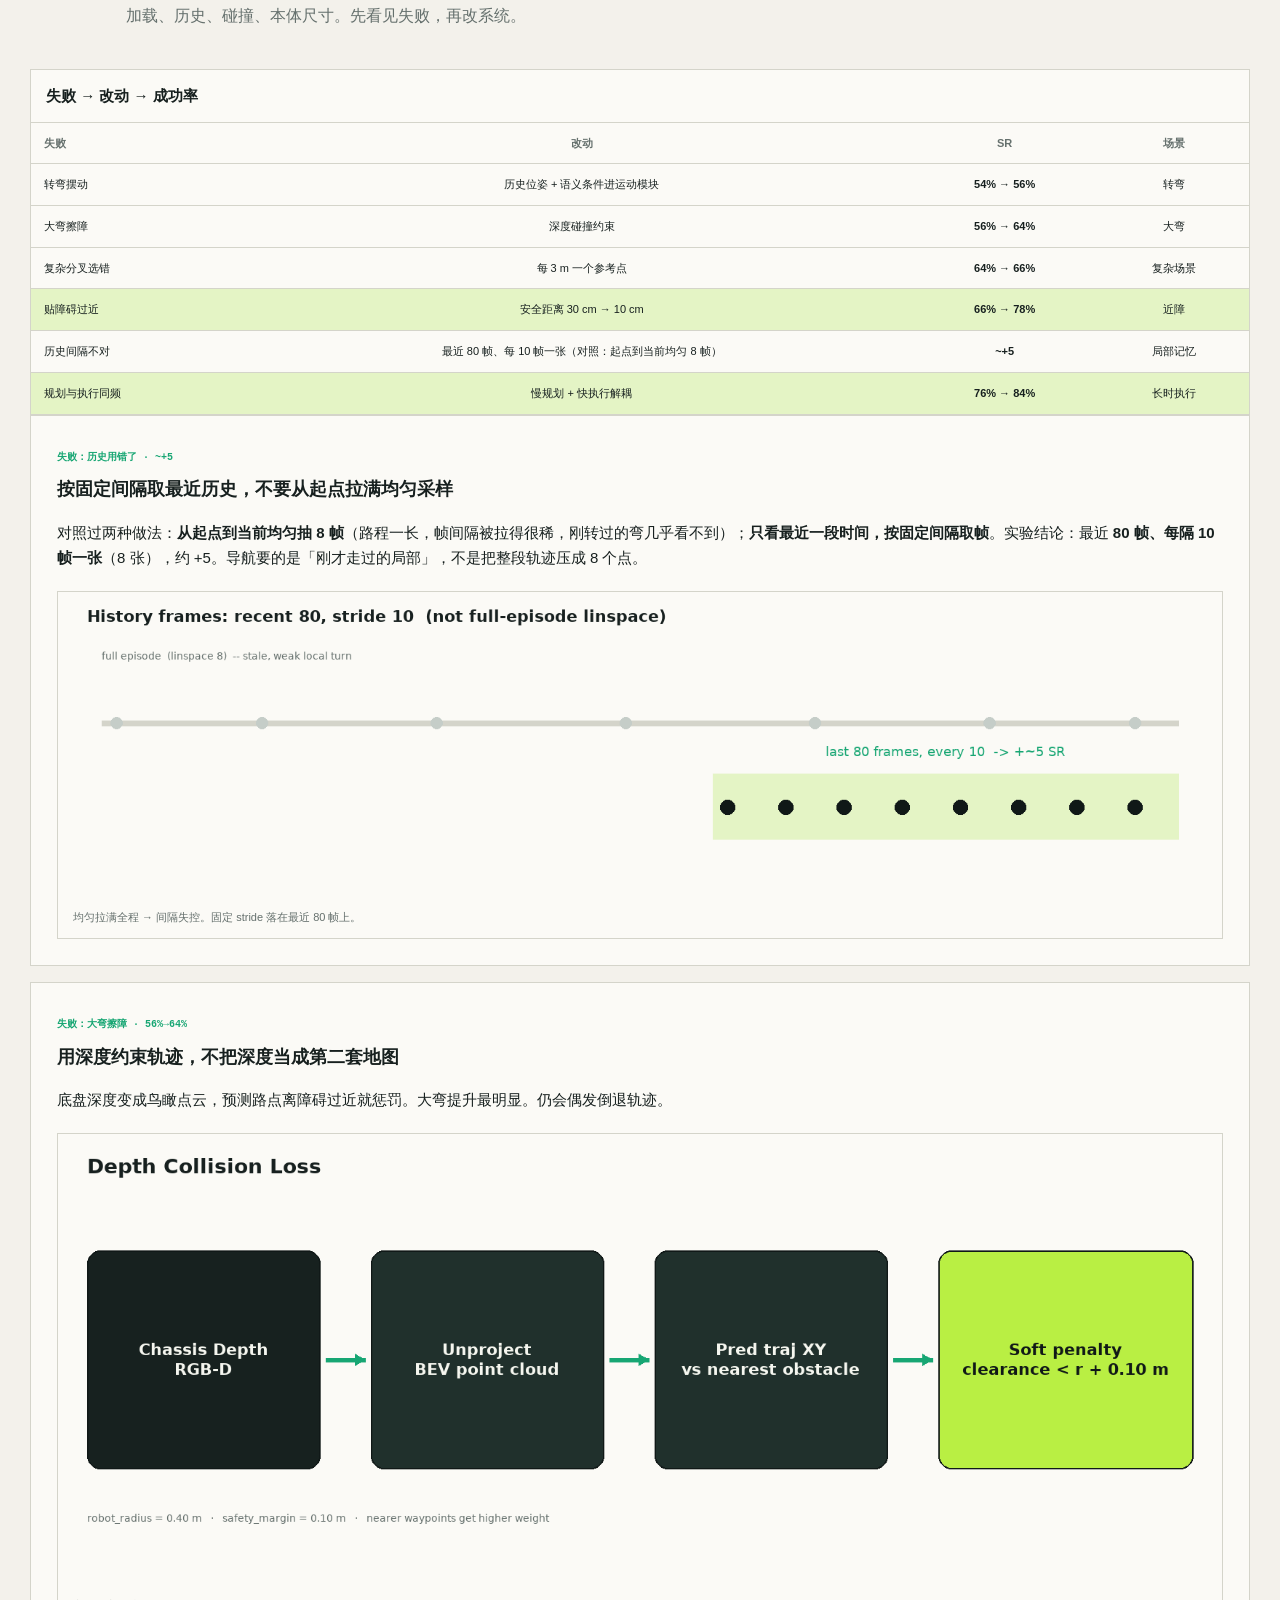
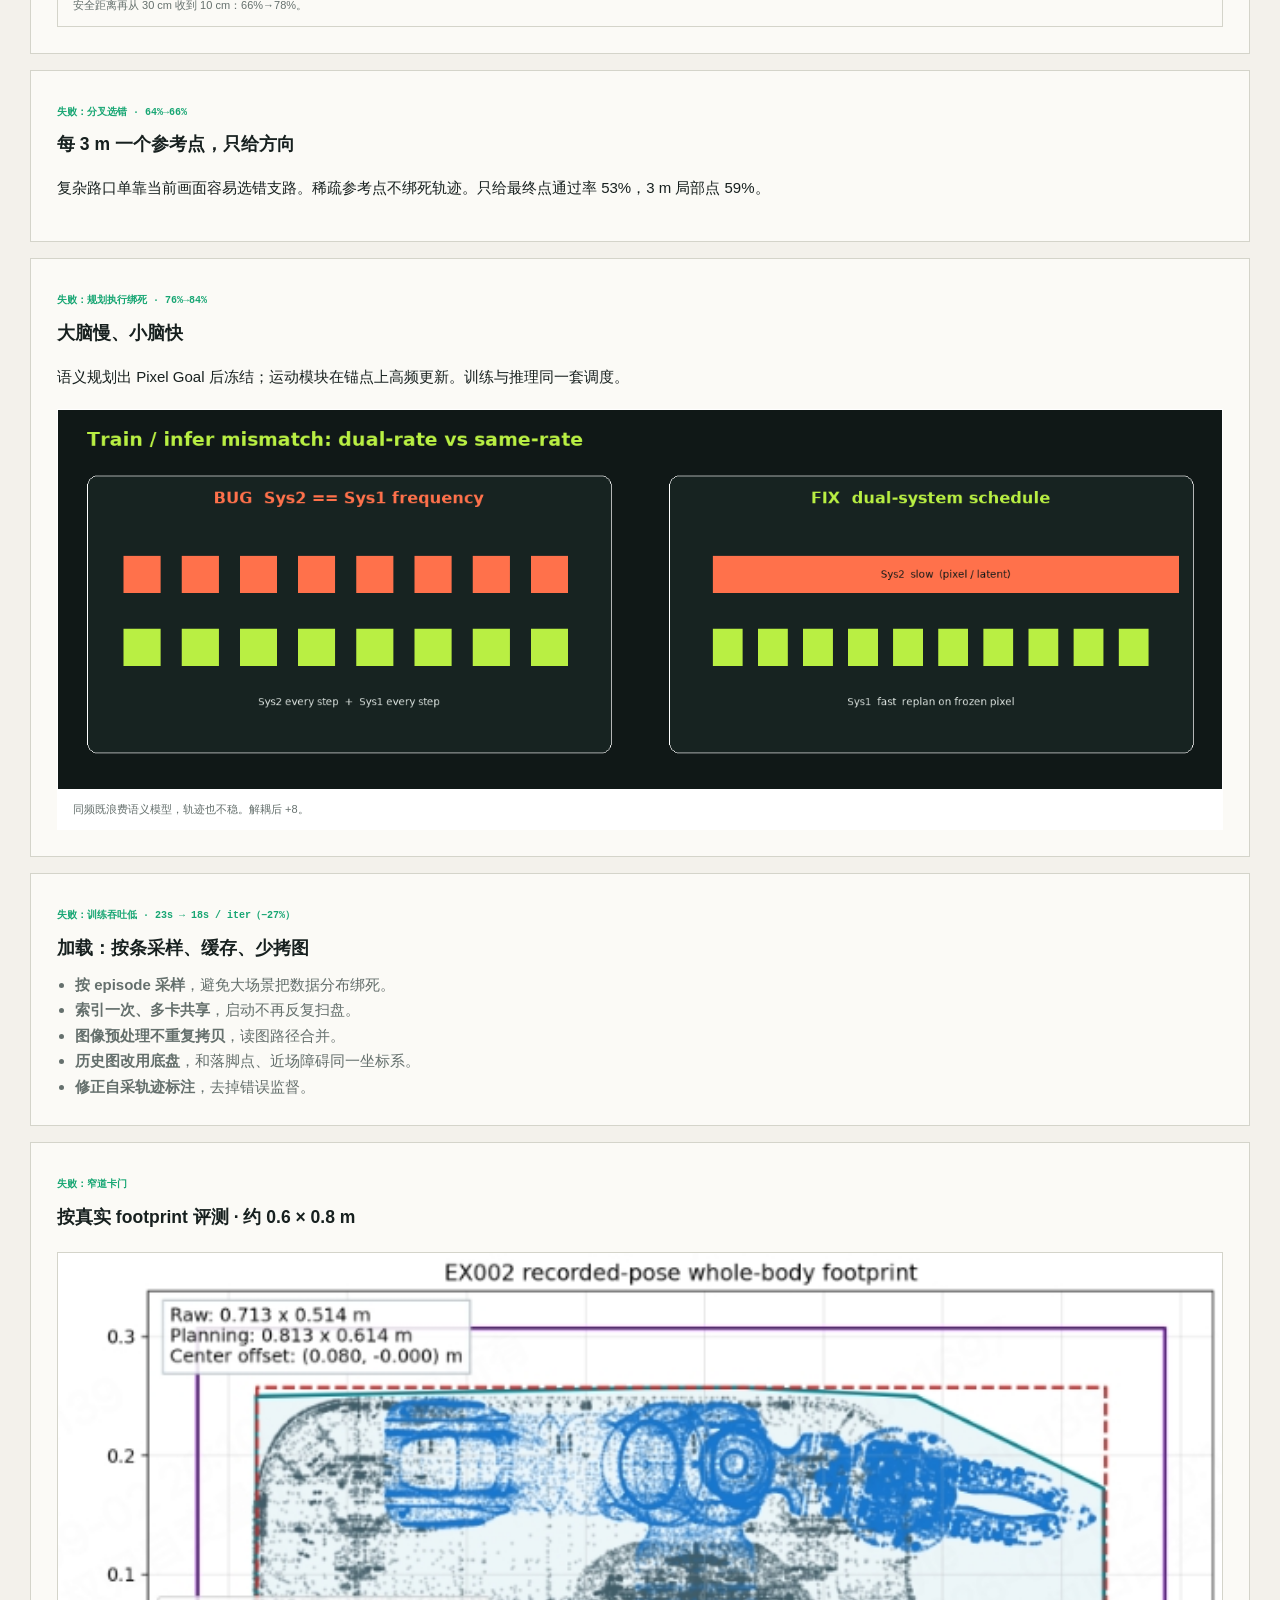
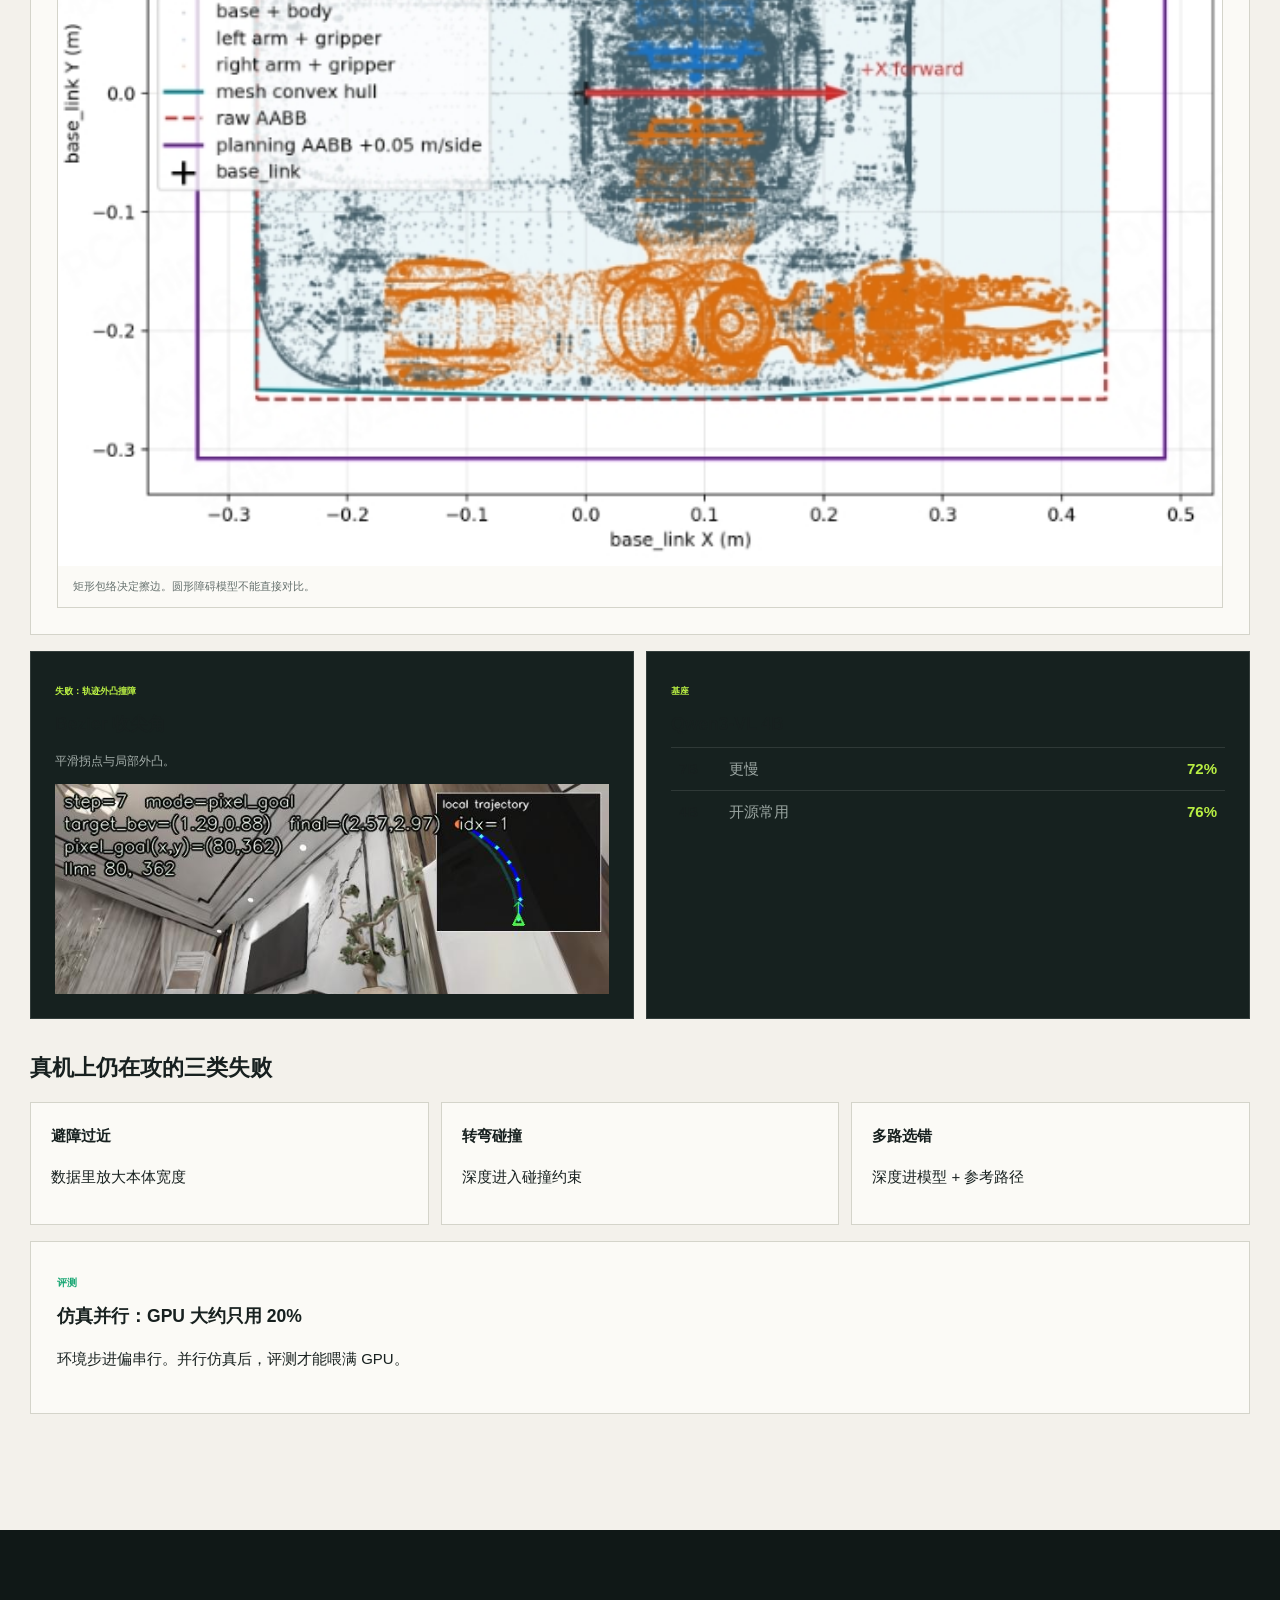
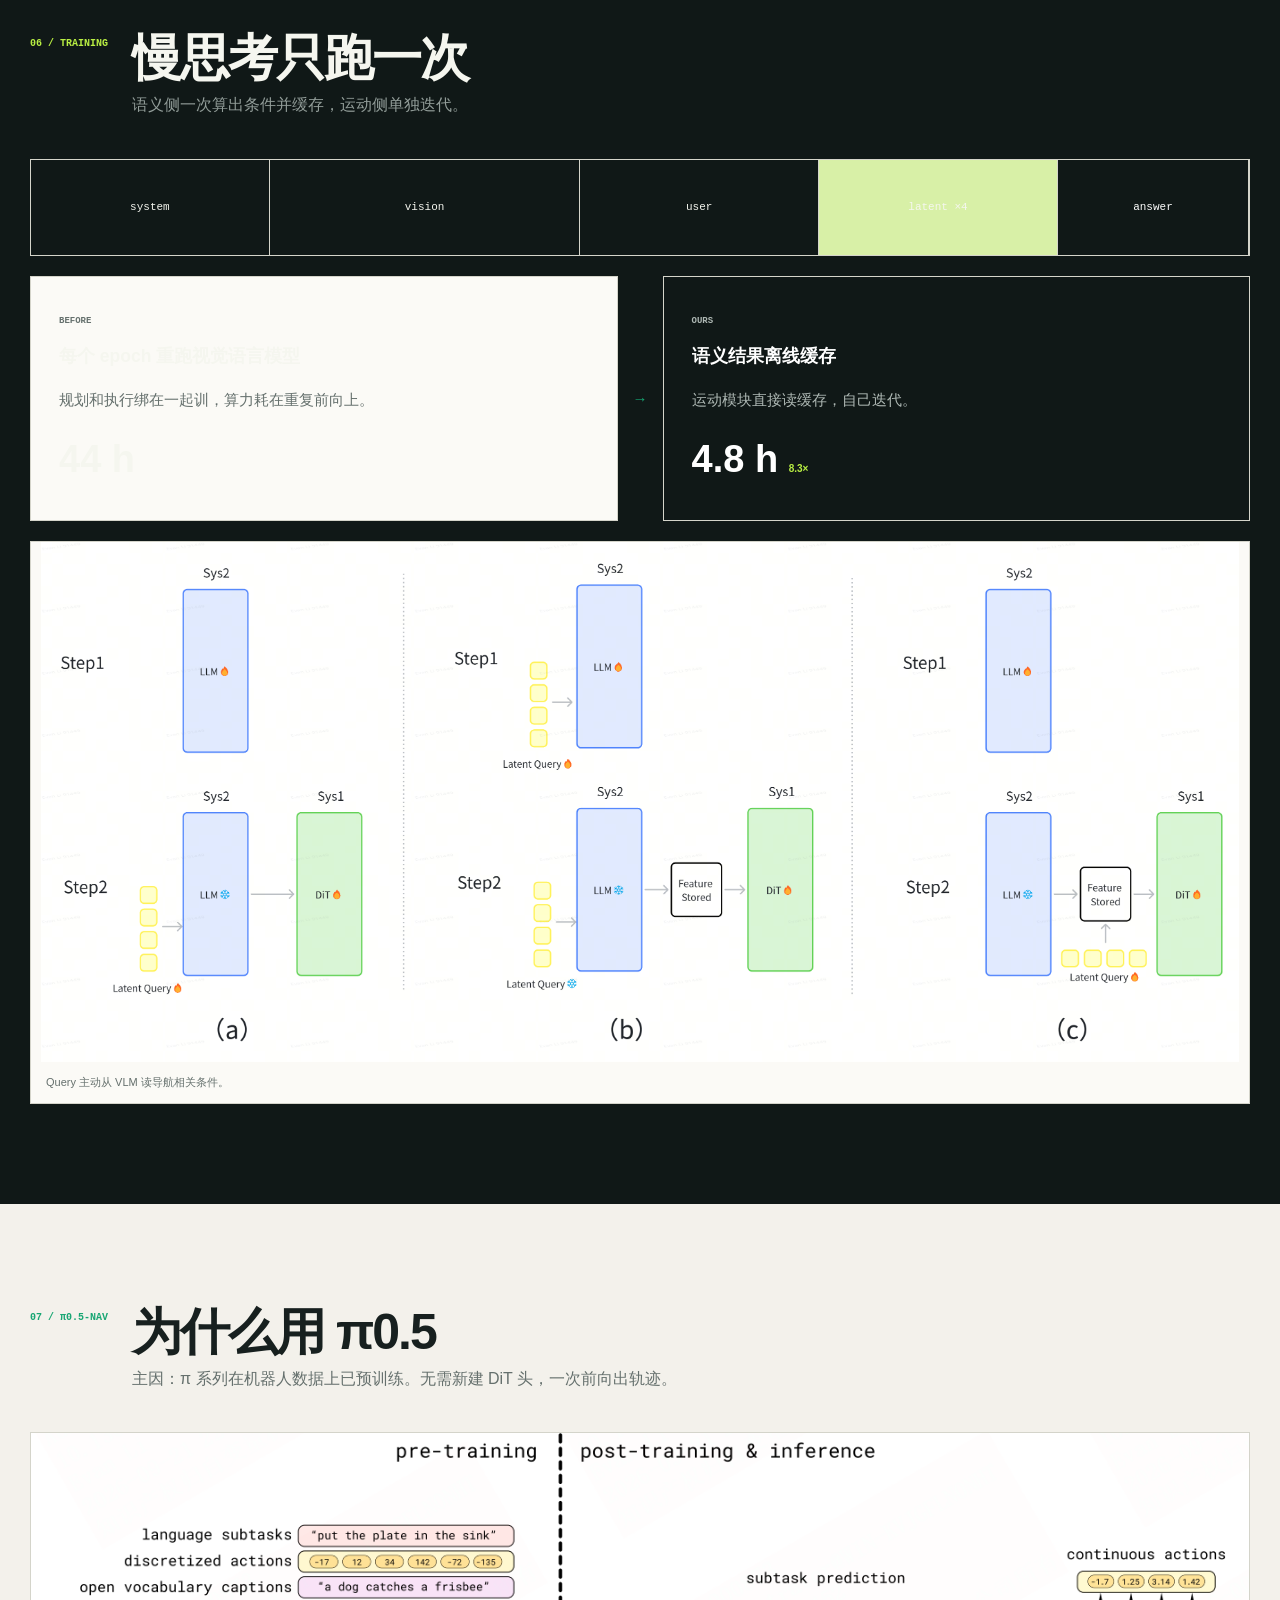
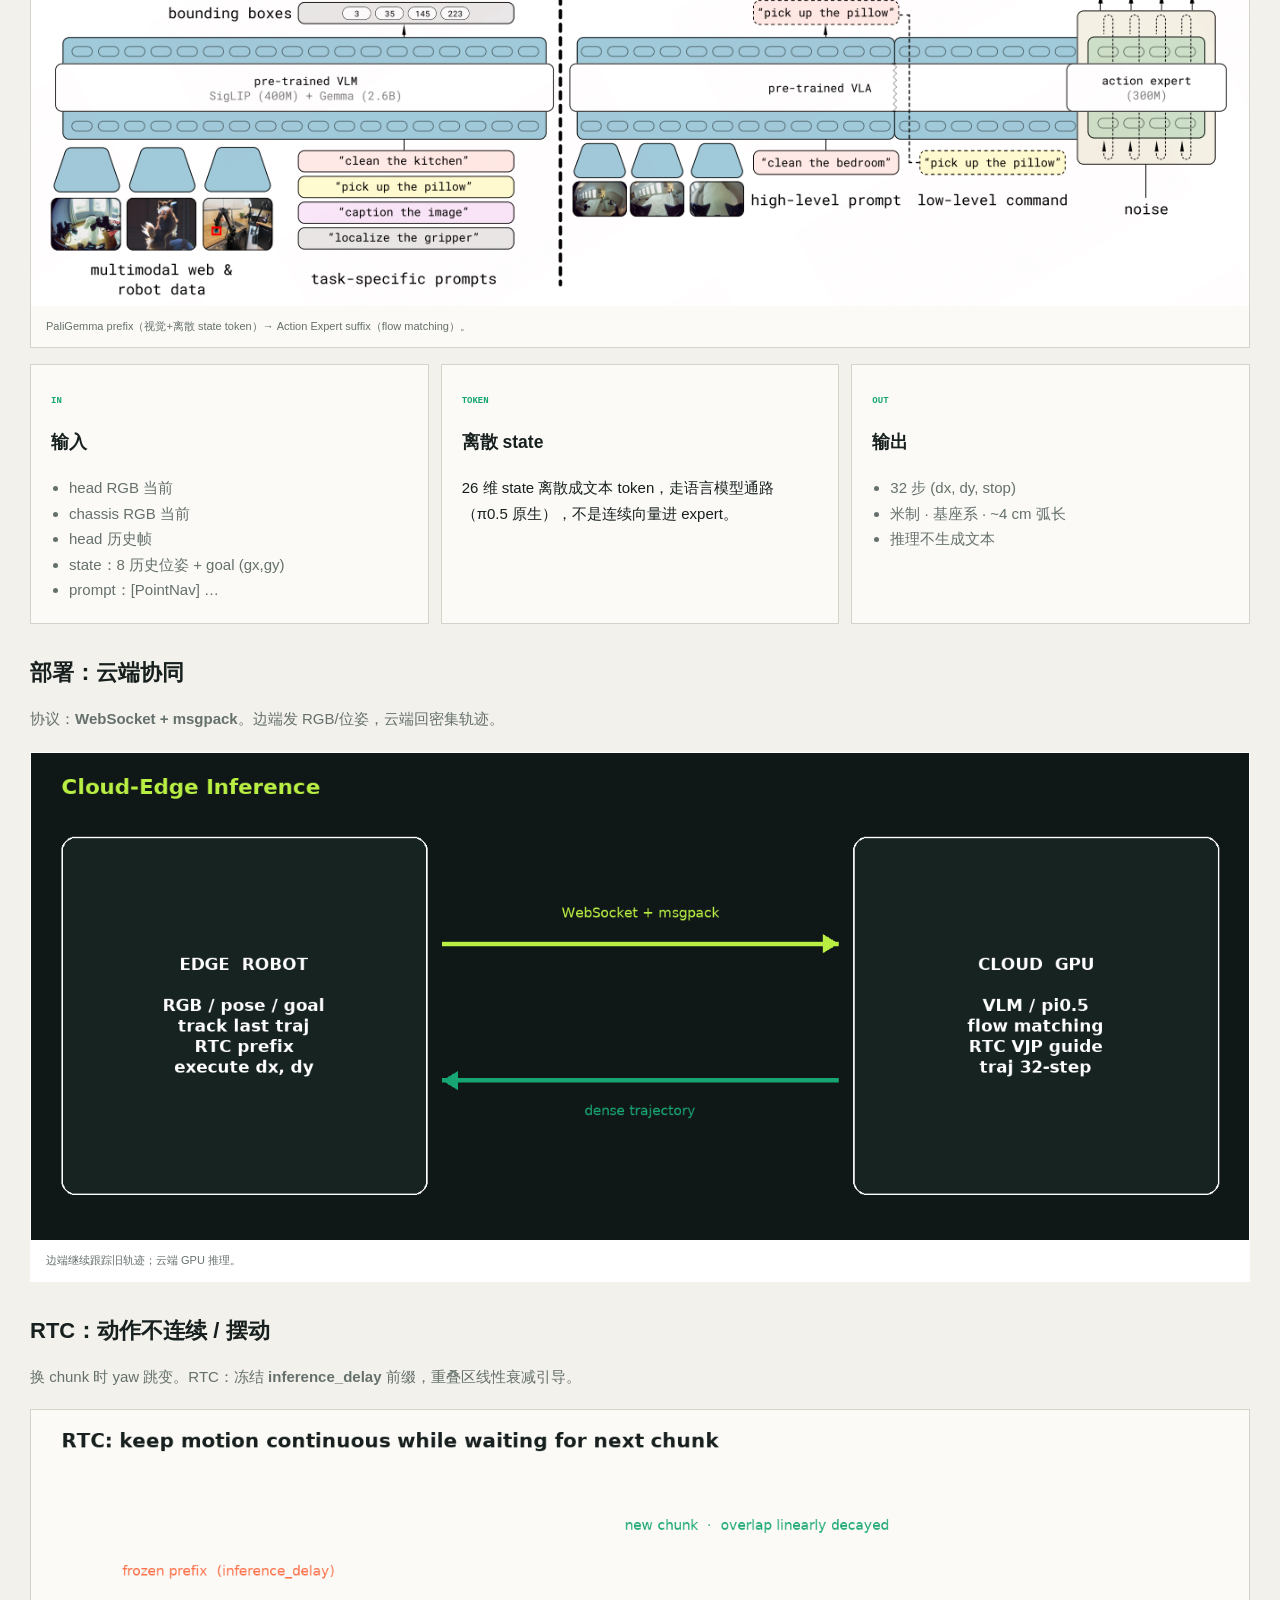
==== commit 3a641606: "按面试讲解改历史间隔实验、提高训练区对比度，椅子 demo 换成垃圾桶。 Co-authored-by: Cursor <cursoragent@cursor.com>" ====
--- a/zbl-navigation/index.html
+++ b/zbl-navigation/index.html
@@ -29,7 +29,7 @@
       <div class="hero-copy">
         <span class="eyebrow">CAMERA-ONLY · BEV · PIXEL GOAL</span>
         <h1>听懂任务，<br><em>也知道往哪走。</em></h1>
-        <p class="lead">点导航 · 物体导航 · 指令跟随。机器人输入只有：<b>RGB</b>、<b>定位 / 目标点</b>、<b>文本</b>。无地图、无激光。</p>
+        <p class="lead">点导航 · 物体导航 · 指令跟随。给面试官讲清楚：我做了什么、为什么这么做、数字从哪来。机器人输入只有：<b>RGB</b>、<b>定位 / 目标点</b>、<b>文本</b>。</p>
         <div class="hero-route"><span>语言任务</span><i>→</i><span>Pixel Goal</span><i>→</i><span>连续轨迹</span></div>
         <a class="button primary" href="#system">进入系统设计 ↓</a>
       </div>
@@ -133,16 +133,16 @@
           <tr><td>大弯擦障</td><td>深度碰撞约束</td><td><b>56% → 64%</b></td><td>大弯</td></tr>
           <tr><td>复杂分叉选错</td><td>每 3 m 一个参考点</td><td><b>64% → 66%</b></td><td>复杂场景</td></tr>
           <tr class="ours"><td>贴障碍过近</td><td>安全距离 30 cm → 10 cm</td><td><b>66% → 78%</b></td><td>近障</td></tr>
-          <tr><td>历史太稀、太旧</td><td>最近 80 帧、每 10 帧取 1 张</td><td><b>~+5</b></td><td>局部记忆</td></tr>
+          <tr><td>历史间隔不对</td><td>最近 80 帧、每 10 帧一张（对照：起点到当前均匀 8 帧）</td><td><b>~+5</b></td><td>局部记忆</td></tr>
           <tr class="ours"><td>规划与执行同频</td><td>慢规划 + 快执行解耦</td><td><b>76% → 84%</b></td><td>长时执行</td></tr>
         </tbody>
       </table></div>
 
       <article class="improve">
-        <span>失败：转弯摆动 · 54%→56%</span>
-        <h3>补上历史，运动才知道刚转过多少</h3>
-        <p>没有近期位姿和语义条件，弯道里容易左右扫。加上之后转弯先涨 2 个点。</p>
-        <figure class="asset-figure"><img src="assets/history_sample.png" alt="历史抽帧"><figcaption>历史改为最近 80 帧、每隔 10 帧一张，约再 +5。整段均匀抽 8 帧太稀、太旧。</figcaption></figure>
+        <span>失败：历史用错了 · ~+5</span>
+        <h3>按固定间隔取最近历史，不要从起点拉满均匀采样</h3>
+        <p>对照过两种做法：<b>从起点到当前均匀抽 8 帧</b>（路程一长，帧间隔被拉得很稀，刚转过的弯几乎看不到）；<b>只看最近一段时间，按固定间隔取帧</b>。实验结论：最近 <b>80 帧、每隔 10 帧一张</b>（8 张），约 +5。导航要的是「刚才走过的局部」，不是把整段轨迹压成 8 个点。</p>
+        <figure class="asset-figure"><img src="assets/history_sample.png" alt="历史抽帧实验"><figcaption>均匀拉满全程 → 间隔失控。固定 stride 落在最近 80 帧上。</figcaption></figure>
       </article>
 
       <article class="improve">
@@ -213,12 +213,12 @@
     </section>
 
     <section class="chapter tint" id="training">
-      <div class="section-head"><span>06 / TRAINING</span><div><h2>慢思考只跑一次</h2><p>Latent queries 在 Sys2 学完并缓存，DiT 独立迭代。</p></div></div>
-      <div class="token-sequence"><span>system</span><span>vision</span><span>user</span><b>latent ×4</b><em>answer · LM</em></div>
+      <div class="section-head"><span>06 / TRAINING</span><div><h2>慢思考只跑一次</h2><p>语义侧一次算出条件并缓存，运动侧单独迭代。</p></div></div>
+      <div class="token-sequence"><span>system</span><span>vision</span><span>user</span><b>latent ×4</b><em>answer</em></div>
       <div class="train-compare">
-        <div><span>BEFORE</span><h3>每 epoch 重跑 VLM</h3><p>两系统强绑定。</p><strong>44 h</strong></div>
+        <div><span>BEFORE</span><h3>每个 epoch 重跑视觉语言模型</h3><p>规划和执行绑在一起训，算力耗在重复前向上。</p><strong>44 h</strong></div>
         <i>→</i>
-        <div class="after"><span>OURS</span><h3>Sys2 离线缓存</h3><p>Sys1 加载特征独立训。</p><strong>4.8 h <small>8.3×</small></strong></div>
+        <div class="after"><span>OURS</span><h3>语义结果离线缓存</h3><p>运动模块直接读缓存，自己迭代。</p><strong>4.8 h <small>8.3×</small></strong></div>
       </div>
       <figure class="asset-figure latent-query-figure"><img src="assets/latent_query_method.png" alt="Latent query"><figcaption>Query 主动从 VLM 读导航相关条件。</figcaption></figure>
     </section>
@@ -289,7 +289,7 @@
     </section>
 
     <section class="chapter tint" id="demos">
-      <div class="section-head"><span>10 / DEMOS</span><div><h2>精选约 10 条</h2><p>成功看能力边界，失败看 STOP / 窄道。</p></div></div>
+      <div class="section-head"><span>10 / DEMOS</span><div><h2>仿真与真机里我实际跑过的任务</h2><p>给面试官看：能走多远、怎么避障、失败卡在哪。</p></div></div>
       <div class="demo-grid">
         <article><video controls muted preload="none" poster="assets/05_object_goal_and_waypoint.jpg"><source src="assets/0013-web.mp4" type="video/mp4"></video><div><span>HABITAT</span><h3>偏离后恢复</h3><p>理解方位，不跟死参考轨迹。</p></div></article>
         <article><video controls muted preload="none"><source src="assets/0043-web.mp4" type="video/mp4"></video><div><span>HABITAT · BEV</span><h3>长距离</h3><p>持续更新局部目标。</p></div></article>
@@ -297,7 +297,7 @@
         <article><video controls muted preload="none"><source src="assets/真机视频/table.mp4" type="video/mp4"></video><div><span>REAL</span><h3>桌面绕行</h3></div></article>
         <article><video controls muted preload="none"><source src="assets/真机视频/tv.mp4" type="video/mp4"></video><div><span>REAL</span><h3>电视柜</h3></div></article>
         <article><video controls muted preload="none"><source src="assets/真机视频/person.mp4" type="video/mp4"></video><div><span>REAL</span><h3>跟人</h3></div></article>
-        <article><video controls muted preload="none"><source src="assets/真机视频/椅子.mp4" type="video/mp4"></video><div><span>REAL</span><h3>椅子目标</h3></div></article>
+        <article><video controls muted preload="none"><source src="assets/真机视频/rubbish.mp4" type="video/mp4"></video><div><span>REAL</span><h3>垃圾桶目标</h3></div></article>
         <article><video controls muted preload="none"><source src="assets/真机视频/U型窄道堵住出口撞墙.mp4" type="video/mp4"></video><div><span>FAIL</span><h3>U 型窄道</h3></div></article>
         <article><video controls muted preload="none"><source src="assets/真机视频/combined_videos_20260910/L型障碍物.mp4" type="video/mp4"></video><div><span>OFFICE</span><h3>L 型绕障</h3></div></article>
         <article><video controls muted preload="none"><source src="assets/真机视频/combined_videos_20260910/U型椅子垃圾桶障碍物.mp4" type="video/mp4"></video><div><span>OFFICE</span><h3>U 型组合障碍</h3></div></article>
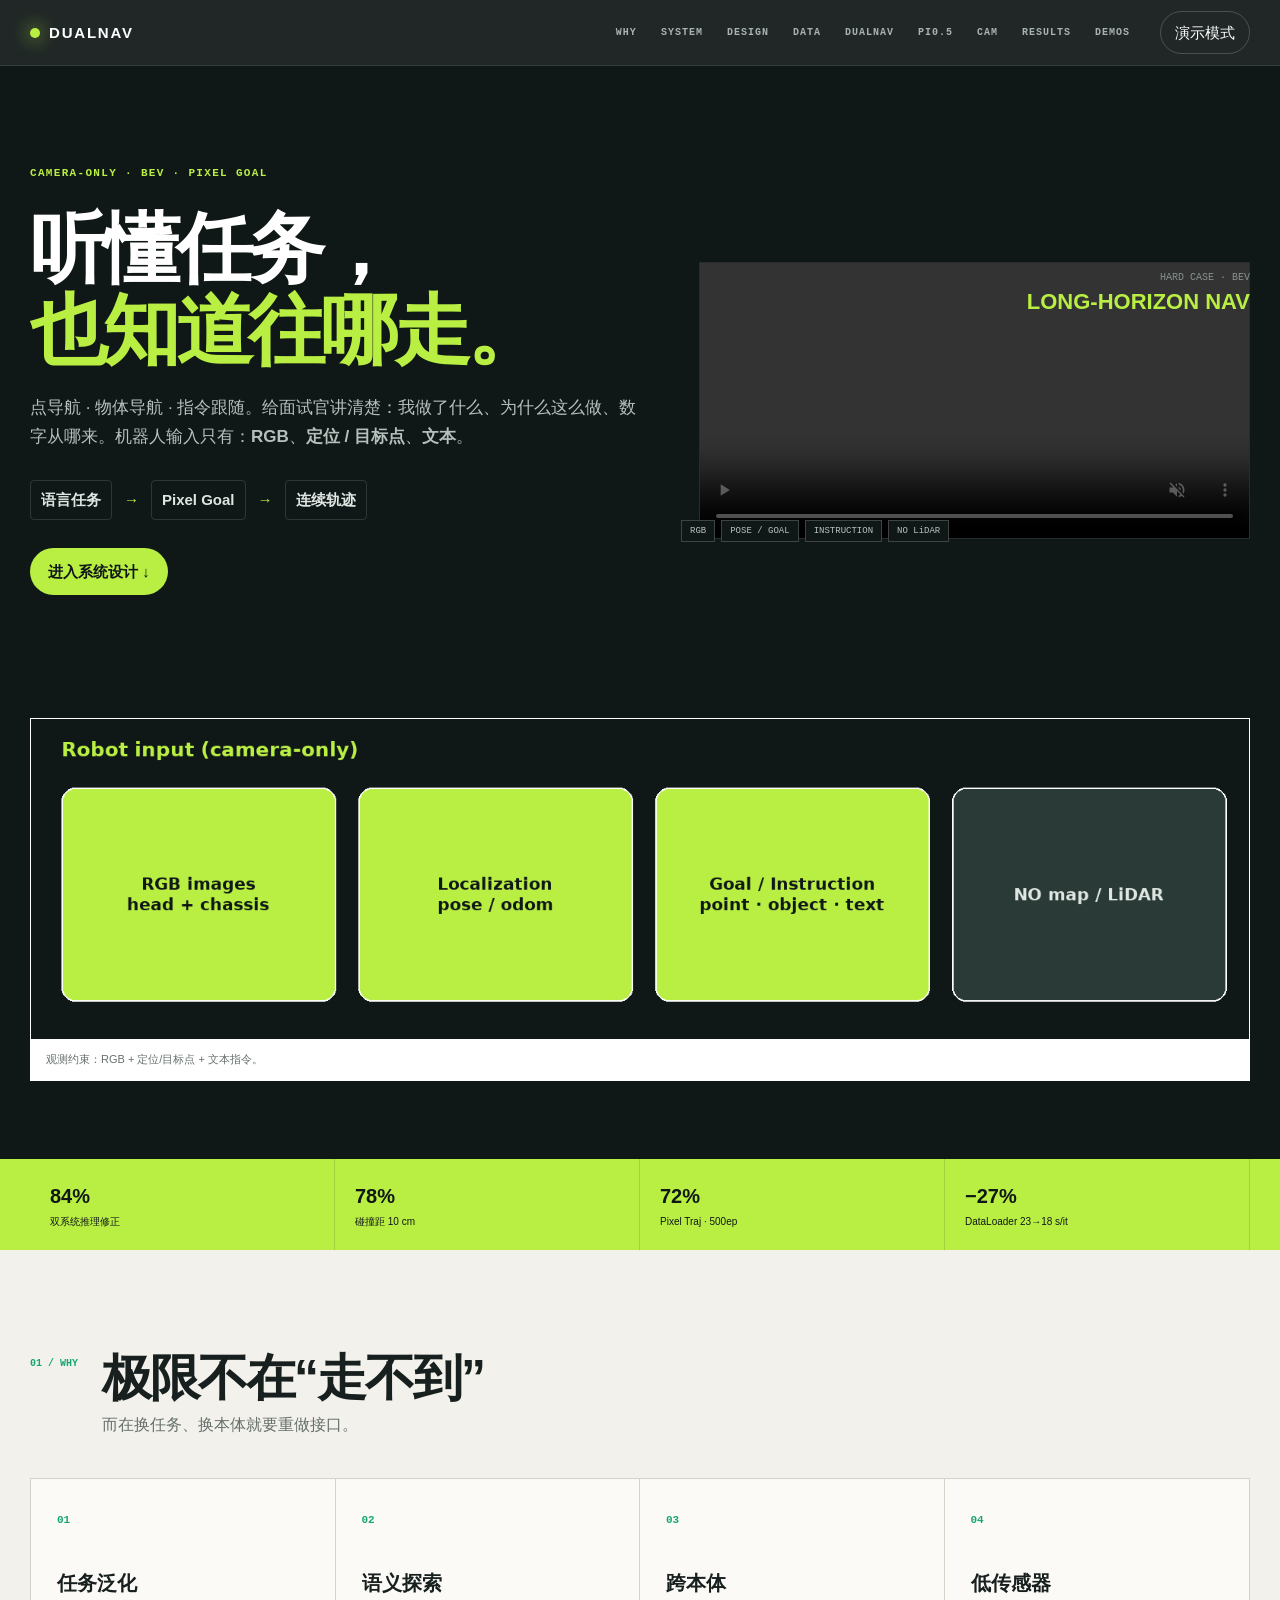
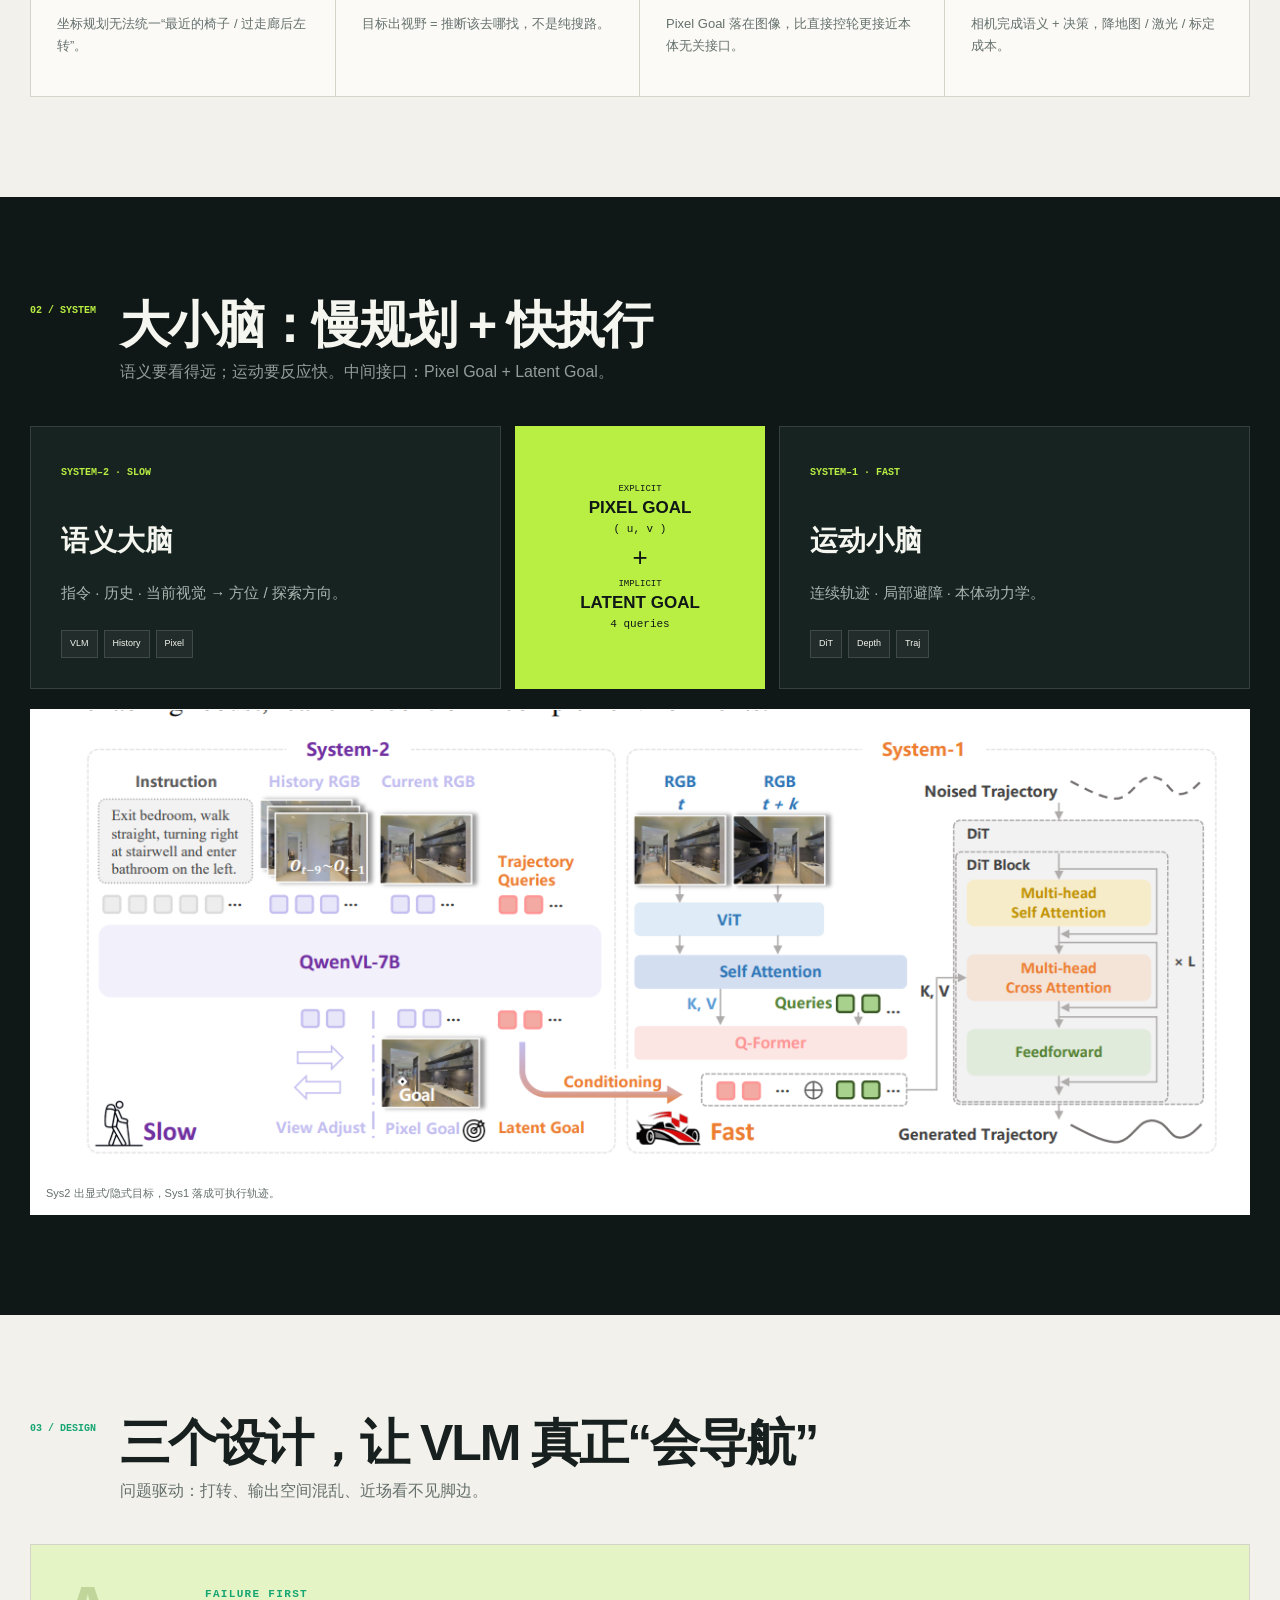
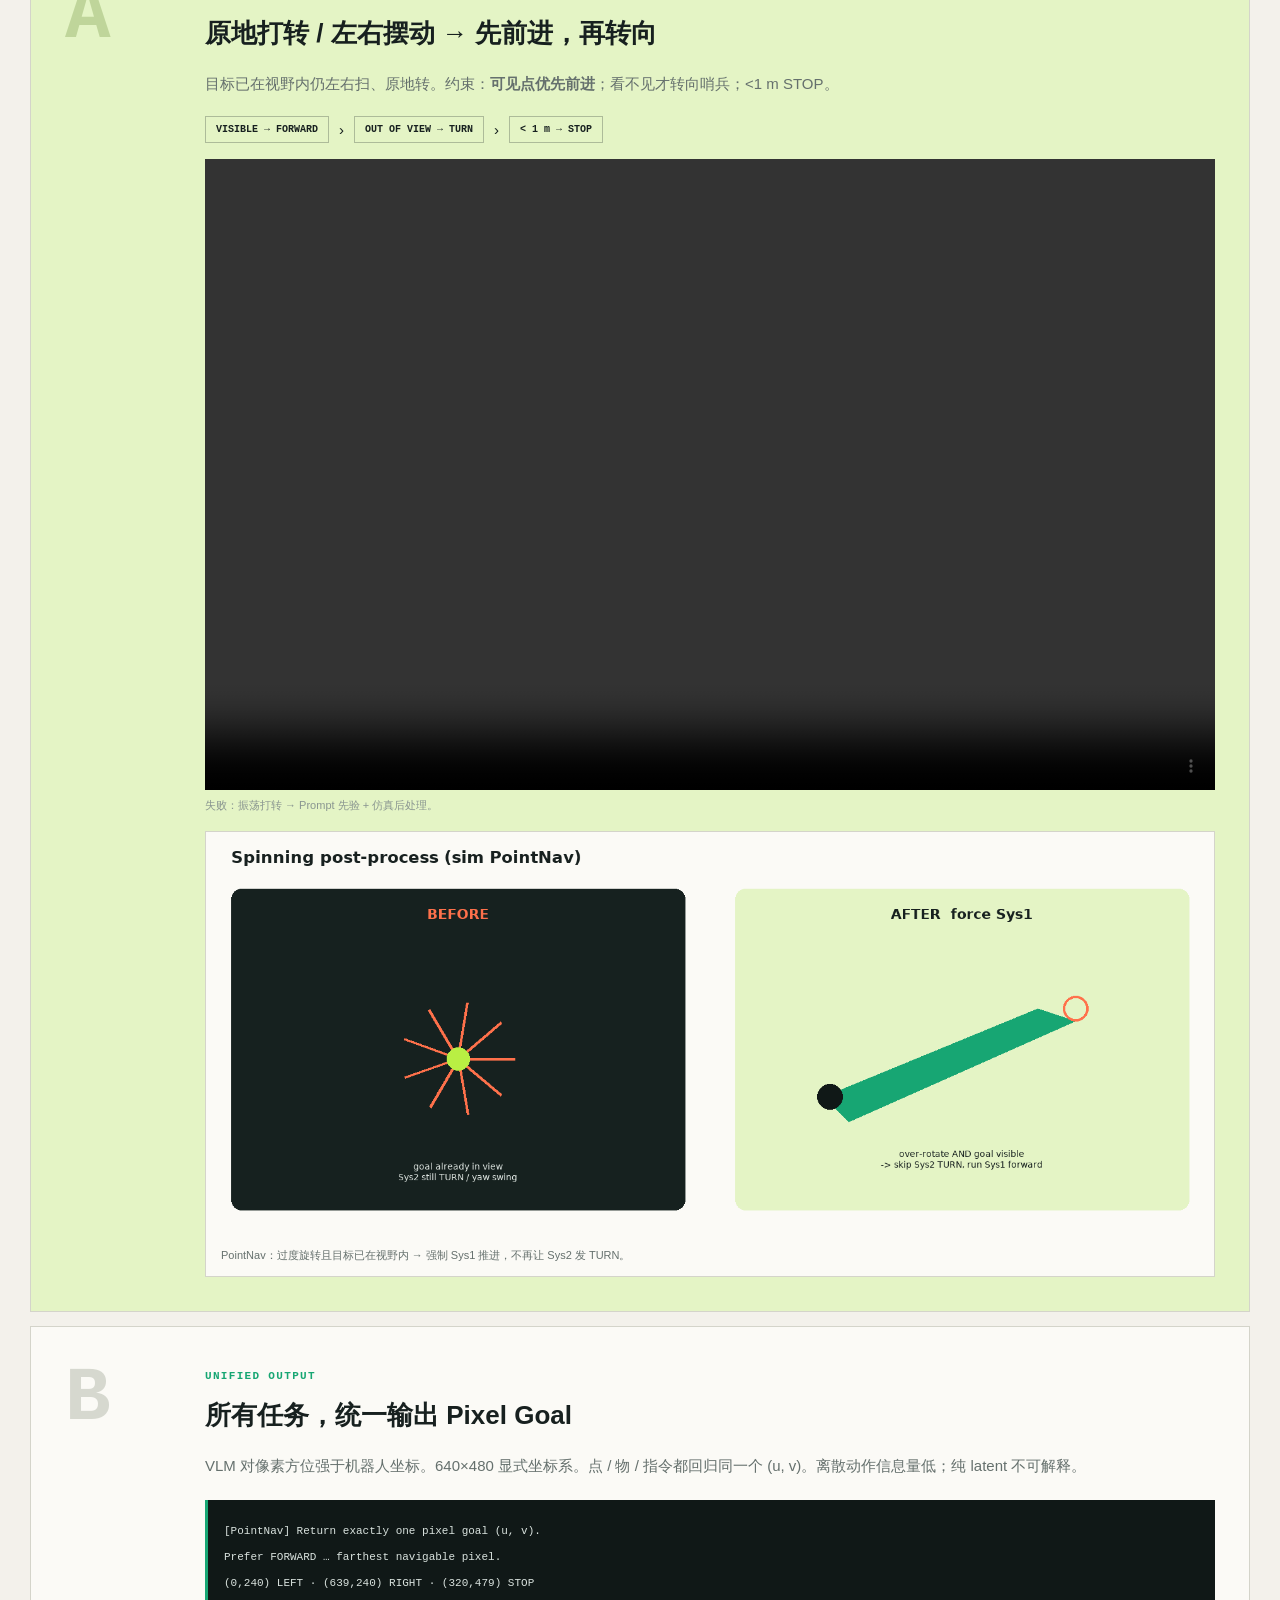
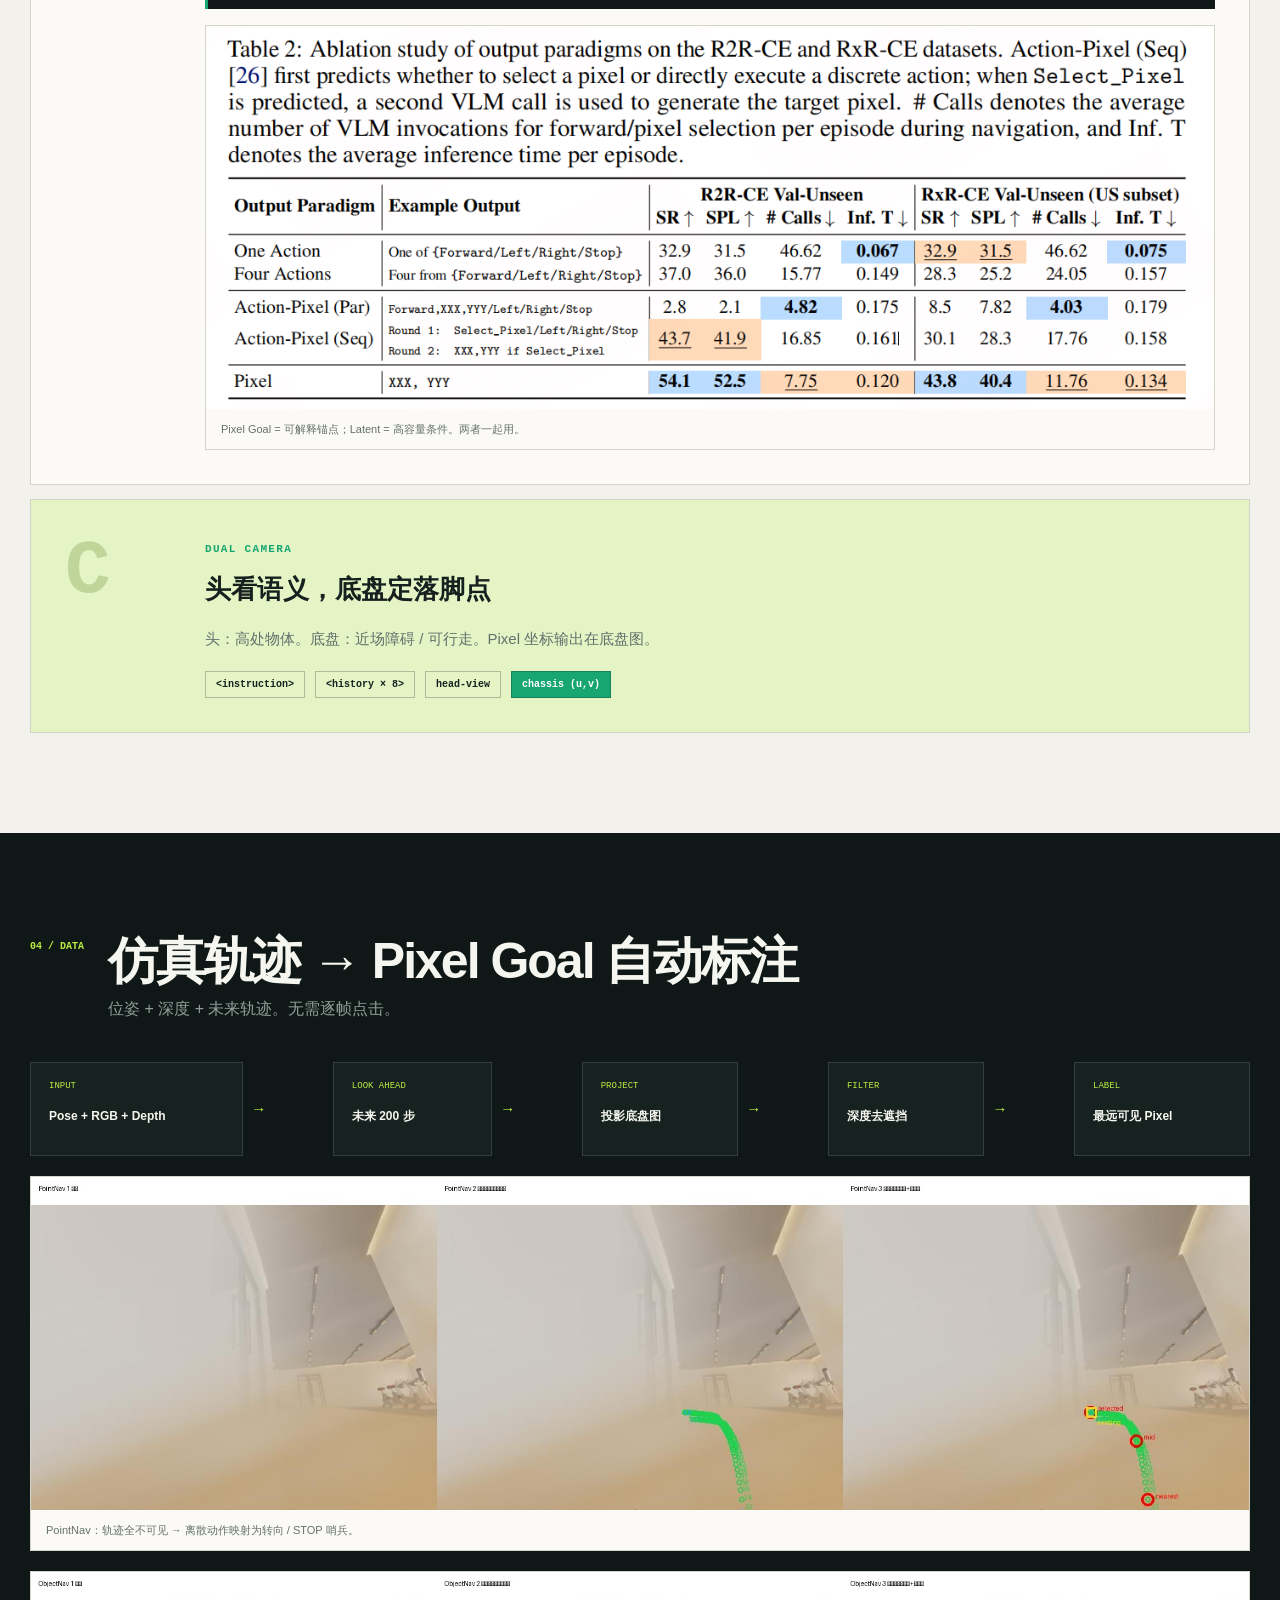
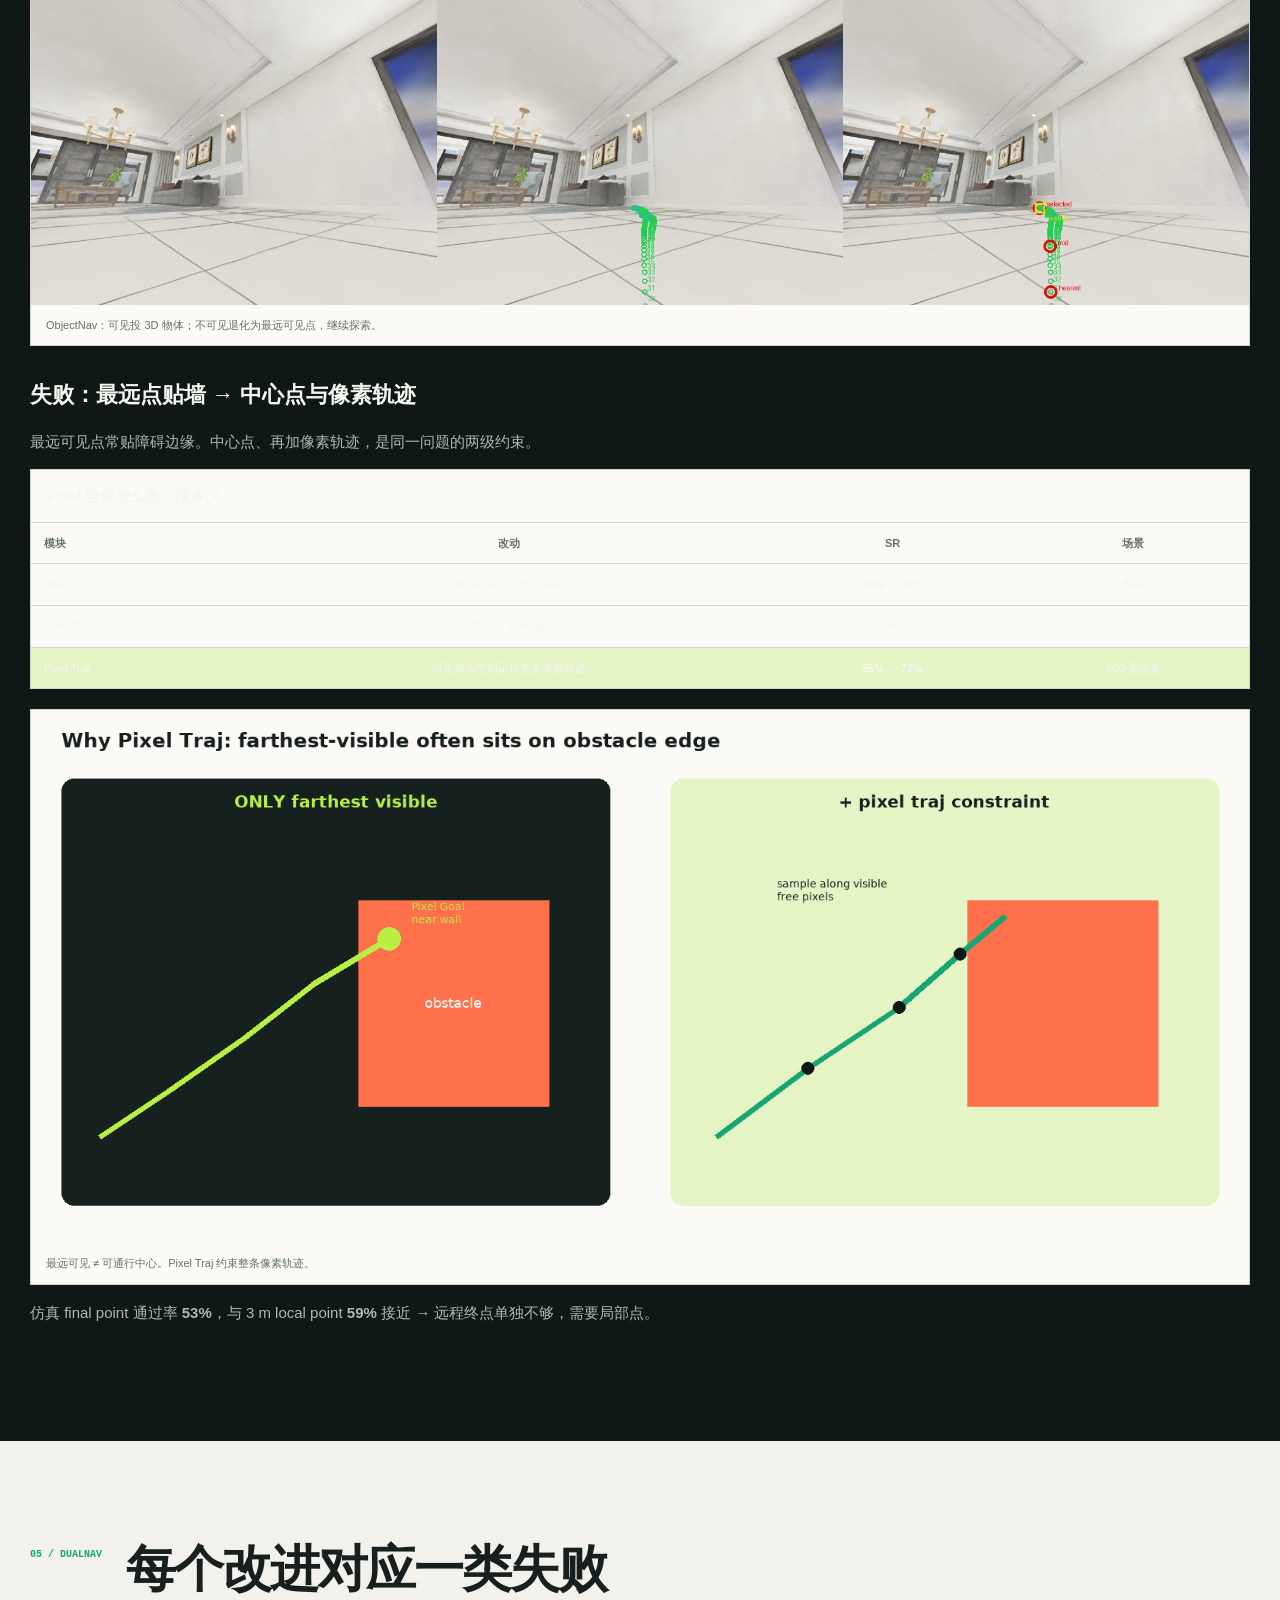
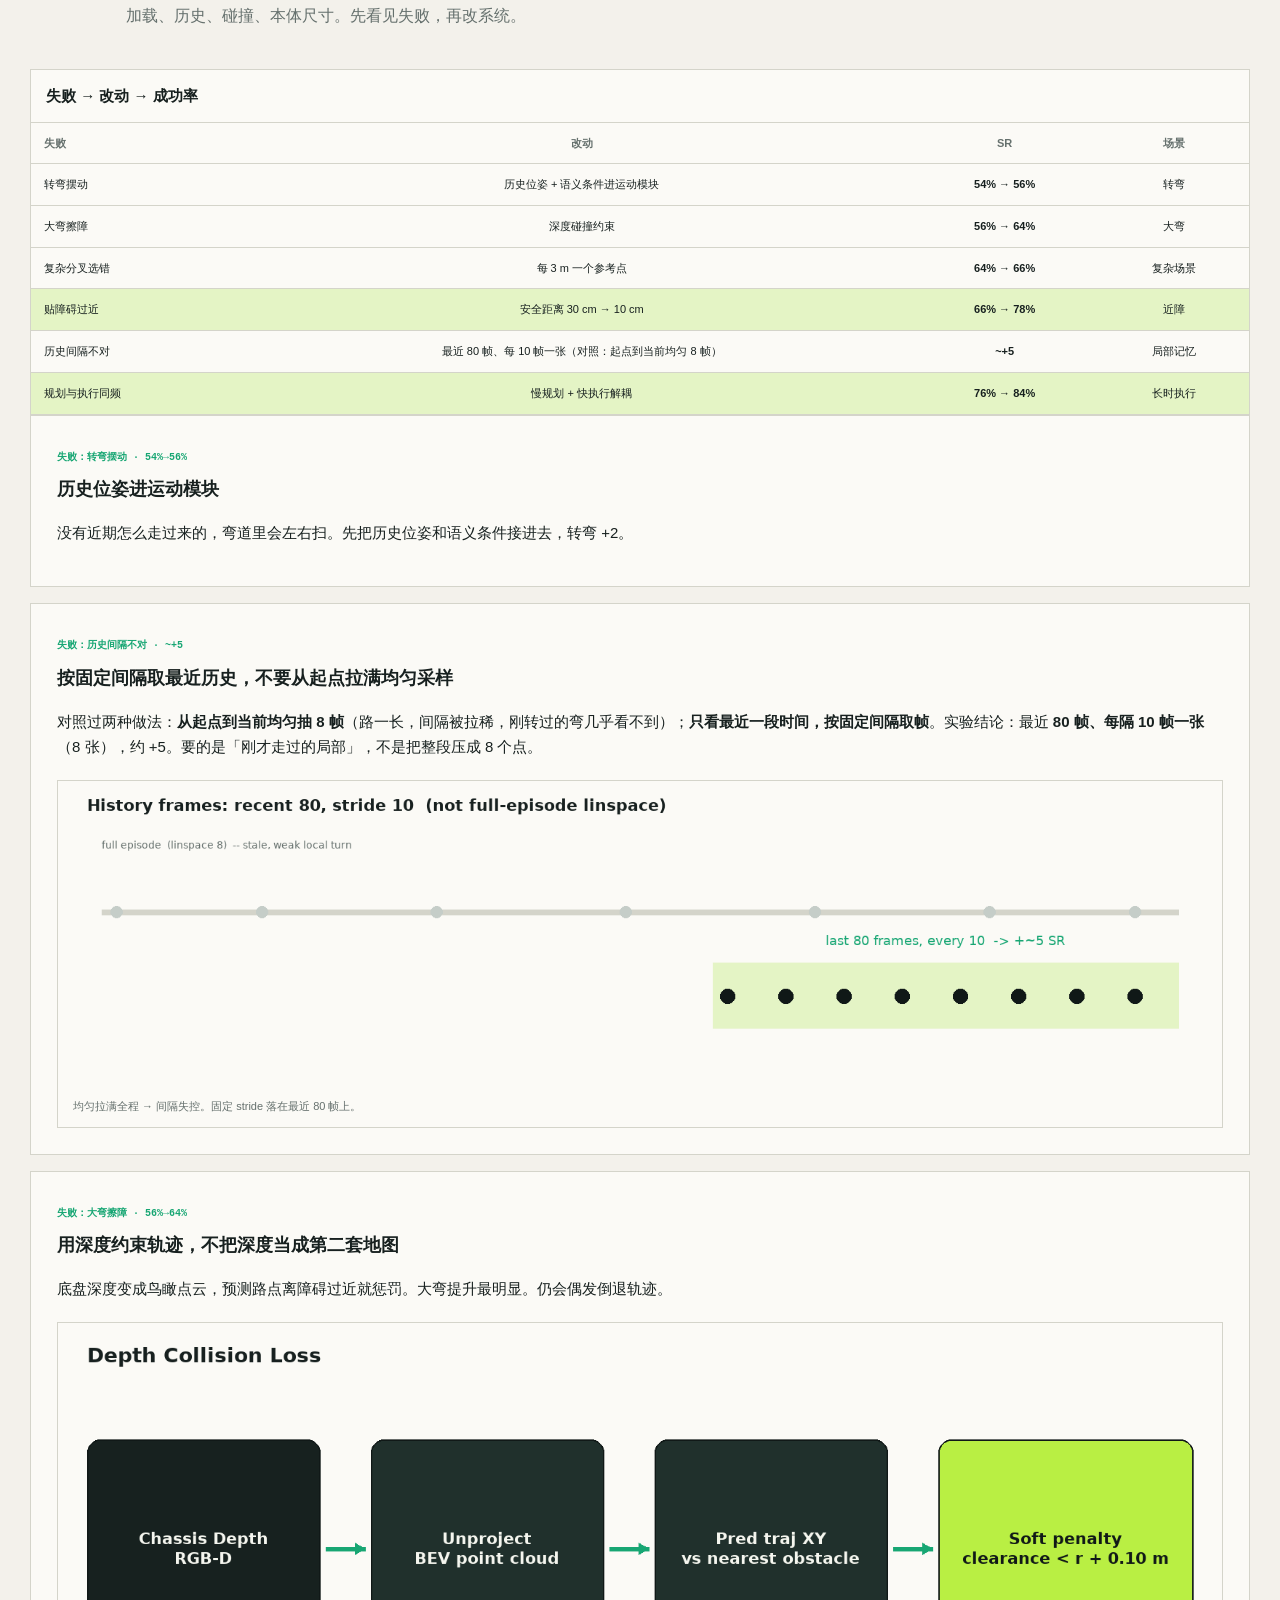
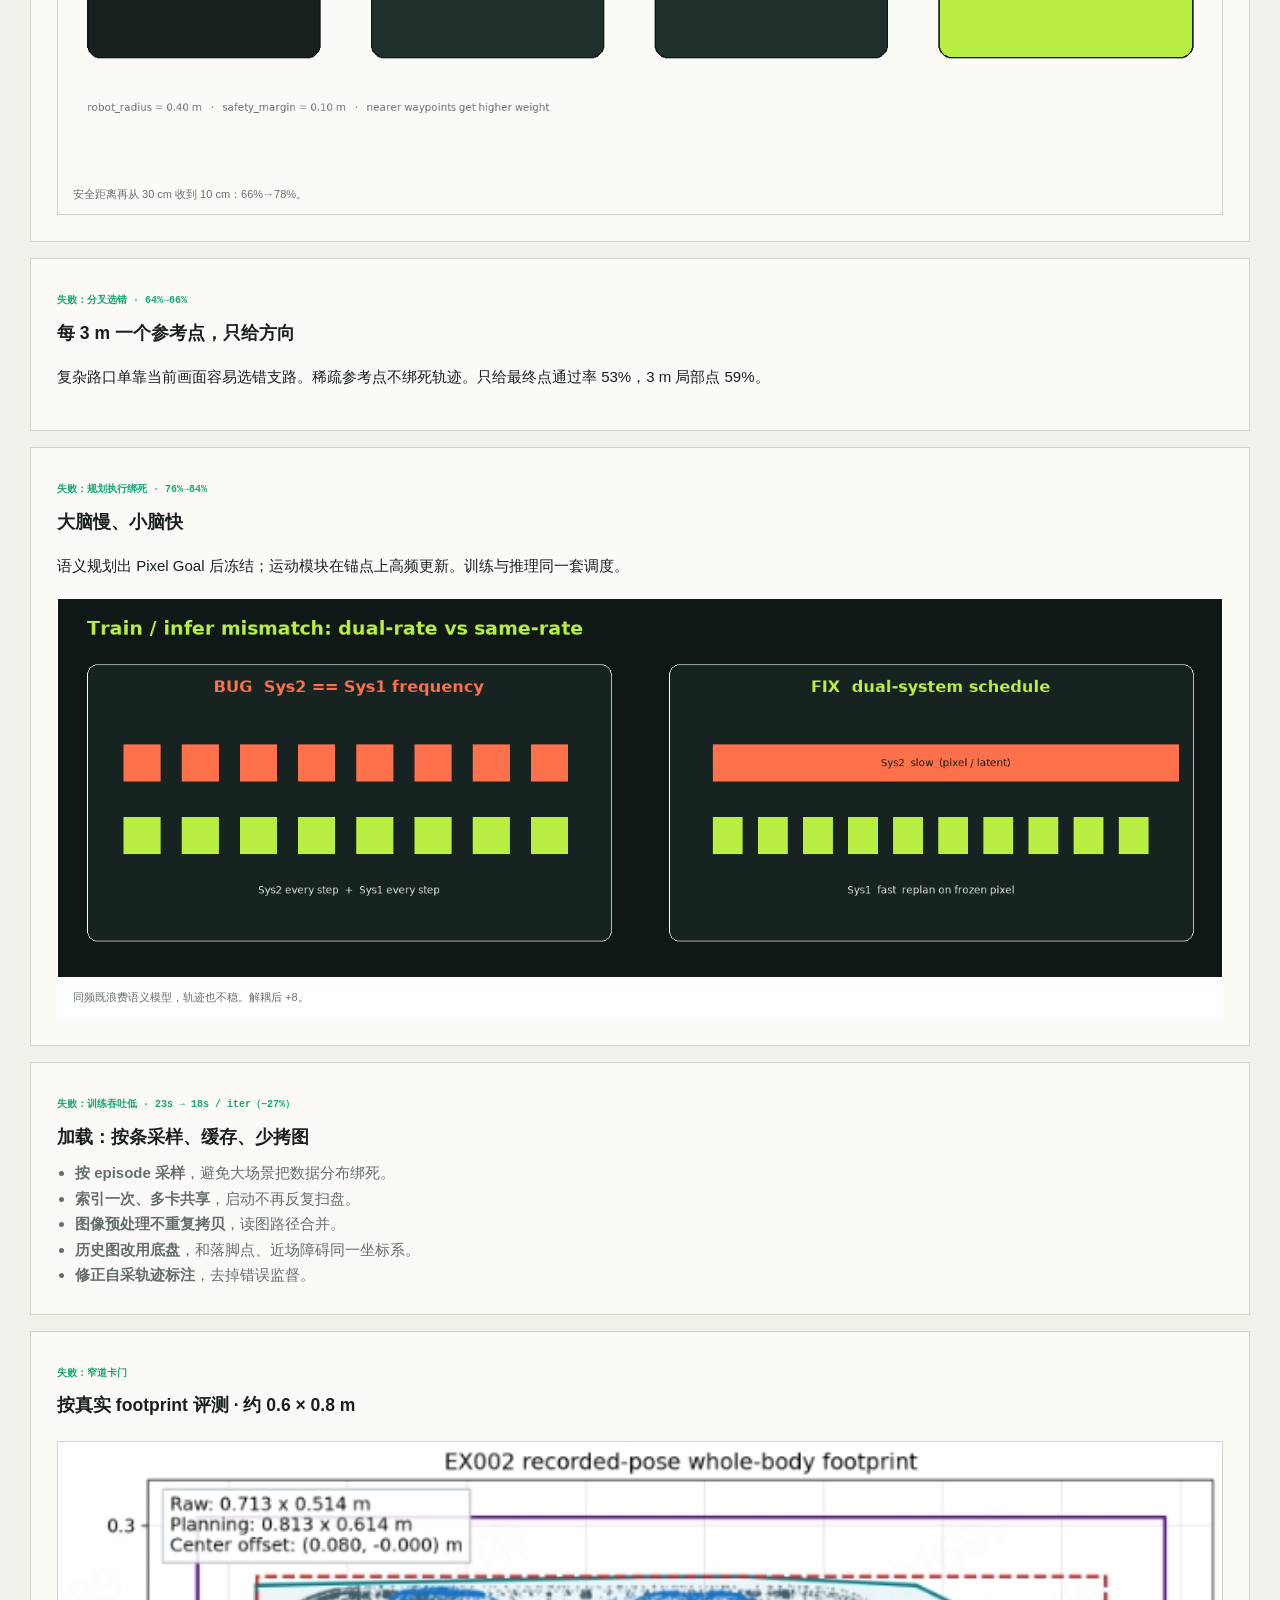
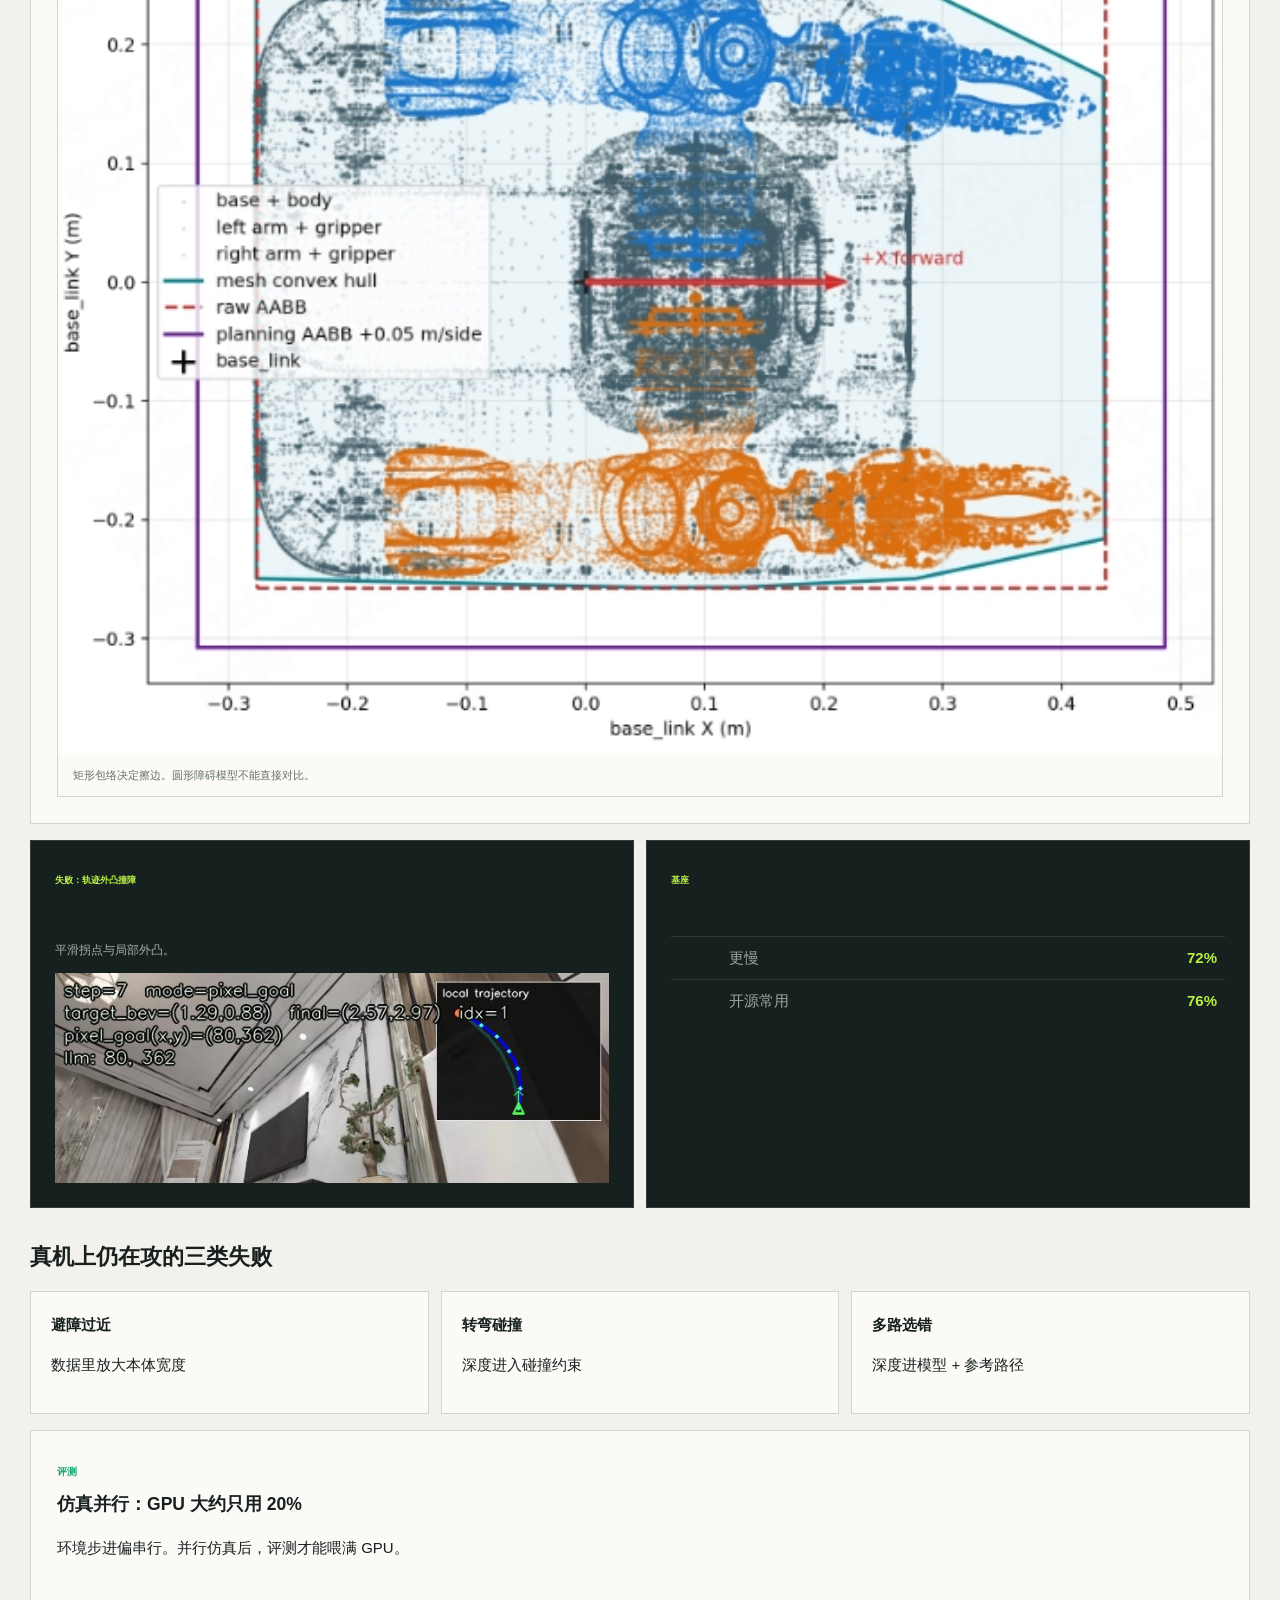
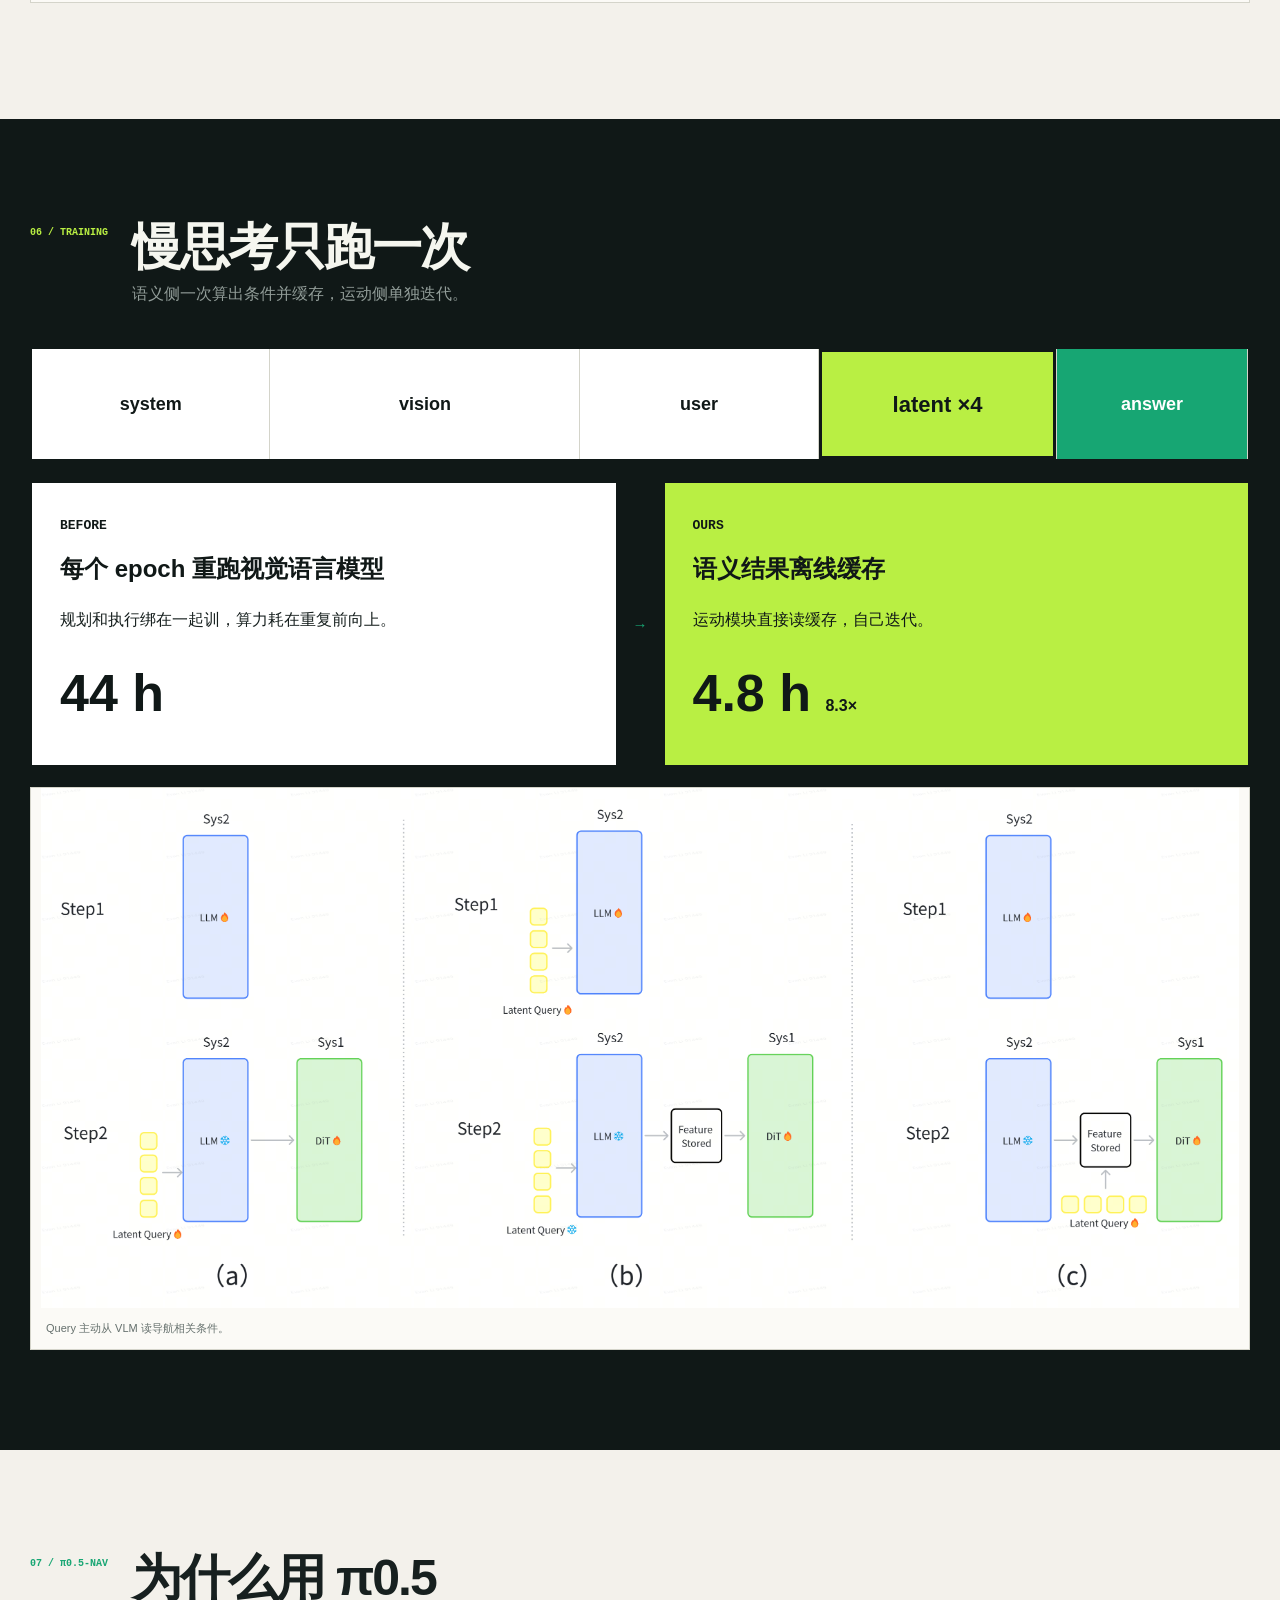
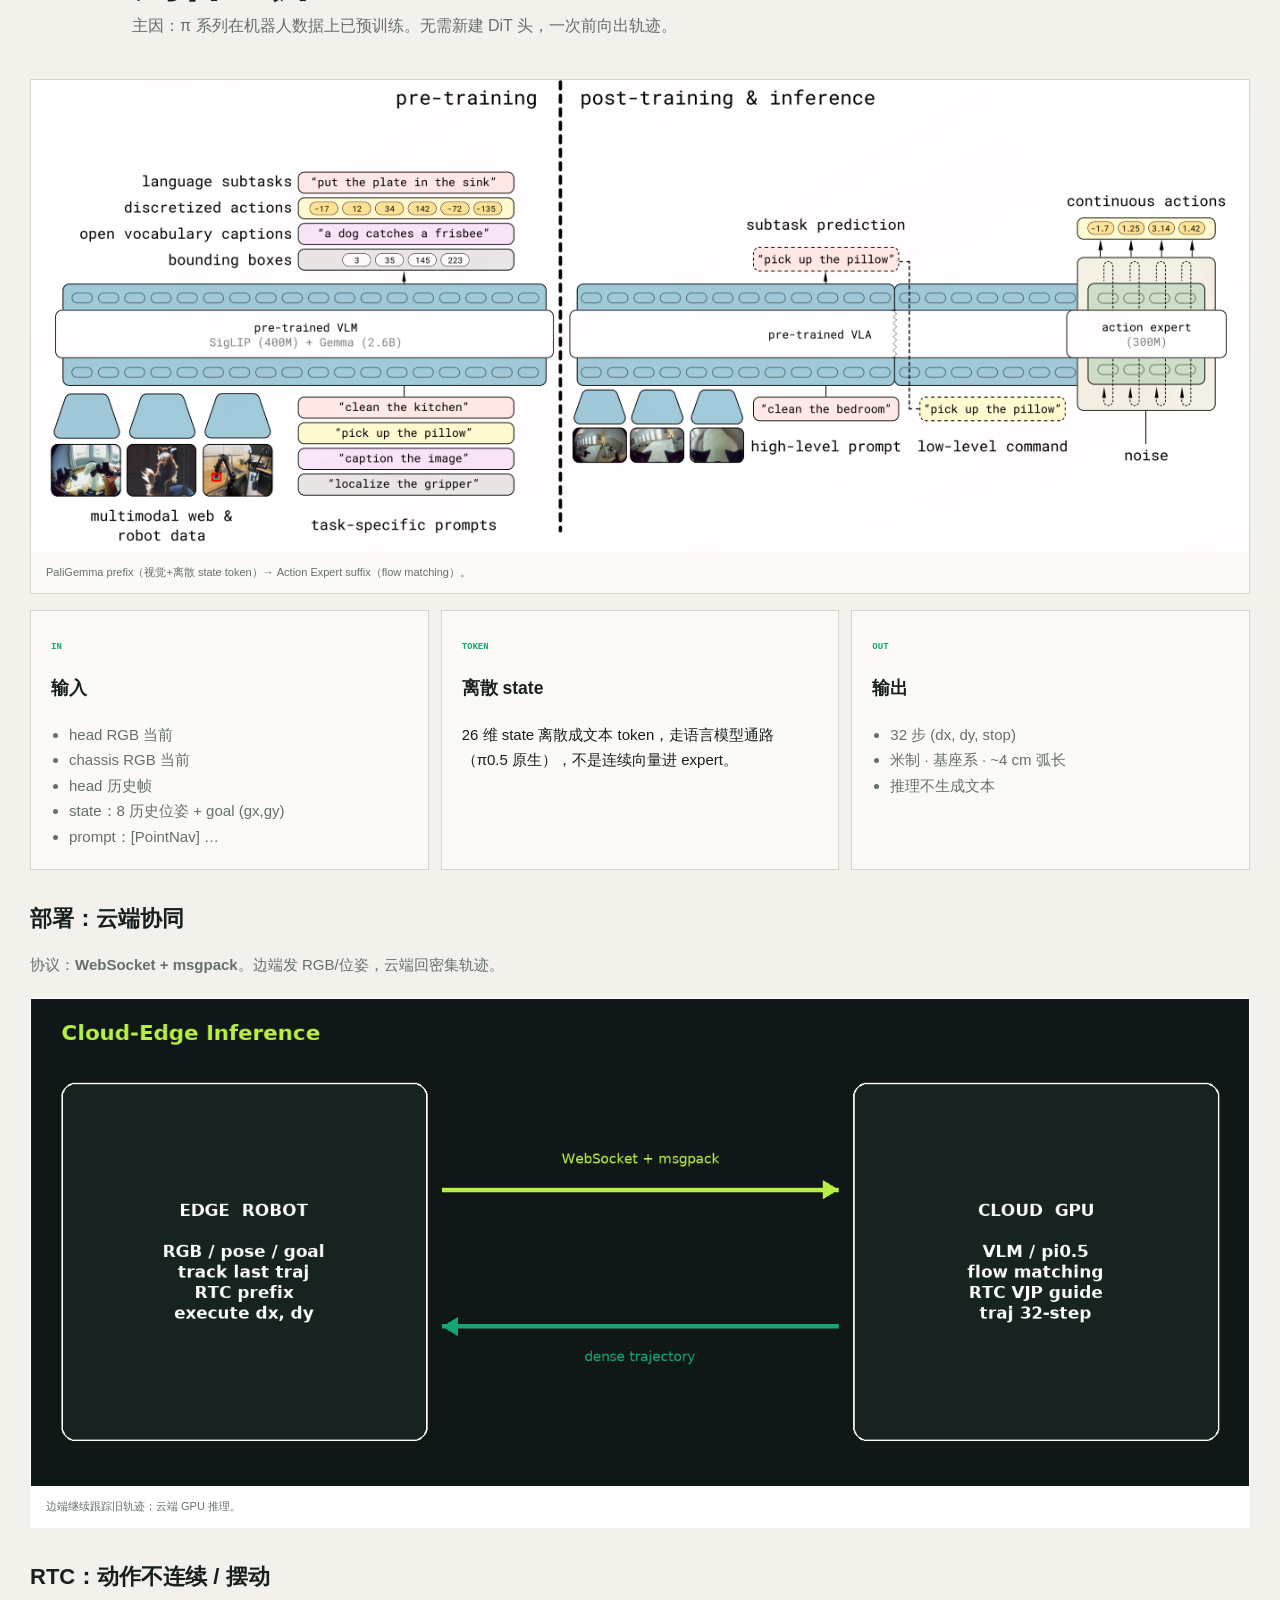
==== commit 34797b89: "补上训练 token 对比度，并分开写历史位姿与抽帧间隔实验。 Co-authored-by: Cursor <cursoragent@cursor.com>" ====
--- a/zbl-navigation/index.html
+++ b/zbl-navigation/index.html
@@ -139,9 +139,15 @@
       </table></div>
 
       <article class="improve">
-        <span>失败：历史用错了 · ~+5</span>
+        <span>失败：转弯摆动 · 54%→56%</span>
+        <h3>历史位姿进运动模块</h3>
+        <p>没有近期怎么走过来的，弯道里会左右扫。先把历史位姿和语义条件接进去，转弯 +2。</p>
+      </article>
+
+      <article class="improve">
+        <span>失败：历史间隔不对 · ~+5</span>
         <h3>按固定间隔取最近历史，不要从起点拉满均匀采样</h3>
-        <p>对照过两种做法：<b>从起点到当前均匀抽 8 帧</b>（路程一长，帧间隔被拉得很稀，刚转过的弯几乎看不到）；<b>只看最近一段时间，按固定间隔取帧</b>。实验结论：最近 <b>80 帧、每隔 10 帧一张</b>（8 张），约 +5。导航要的是「刚才走过的局部」，不是把整段轨迹压成 8 个点。</p>
+        <p>对照过两种做法：<b>从起点到当前均匀抽 8 帧</b>（路一长，间隔被拉稀，刚转过的弯几乎看不到）；<b>只看最近一段时间，按固定间隔取帧</b>。实验结论：最近 <b>80 帧、每隔 10 帧一张</b>（8 张），约 +5。要的是「刚才走过的局部」，不是把整段压成 8 个点。</p>
         <figure class="asset-figure"><img src="assets/history_sample.png" alt="历史抽帧实验"><figcaption>均匀拉满全程 → 间隔失控。固定 stride 落在最近 80 帧上。</figcaption></figure>
       </article>
 
--- a/zbl-navigation/style.css
+++ b/zbl-navigation/style.css
@@ -30,3 +30,15 @@
 .solve .selected{background:#e4f4c5;border-color:#afd474}
 .tint .solve .selected{background:#2a4028;border-color:#b9ef43}
 @media(max-width:900px){.io-grid,.scheme,.solve{grid-template-columns:1fr}}
+.token-sequence{border:2px solid #101817;background:#fff}
+.token-sequence>span,.token-sequence>b,.token-sequence>em{min-height:110px;padding:16px 10px;font:700 18px/1.35 "PingFang SC","Microsoft YaHei",sans-serif;color:#101817;background:#fff}
+.token-sequence b{background:#b9ef43;color:#101817;font-size:22px;box-shadow:inset 0 0 0 3px #101817}
+.token-sequence em{background:#17a673;color:#fff;font-size:18px}
+.train-compare>div{background:#fff;color:#101817;border:2px solid #101817}
+.train-compare span{color:#101817;font:700 13px/1.3 monospace}
+.train-compare h3{color:#101817;font-size:24px}
+.train-compare p{color:#17201f;font-size:16px}
+.train-compare strong{color:#101817;font-size:52px}
+.train-compare .after{background:#b9ef43;color:#101817;border-color:#101817}
+.train-compare .after span,.train-compare .after p,.train-compare .after h3{color:#101817}
+.train-compare .after strong small{color:#101817;font-size:16px;font-weight:800}
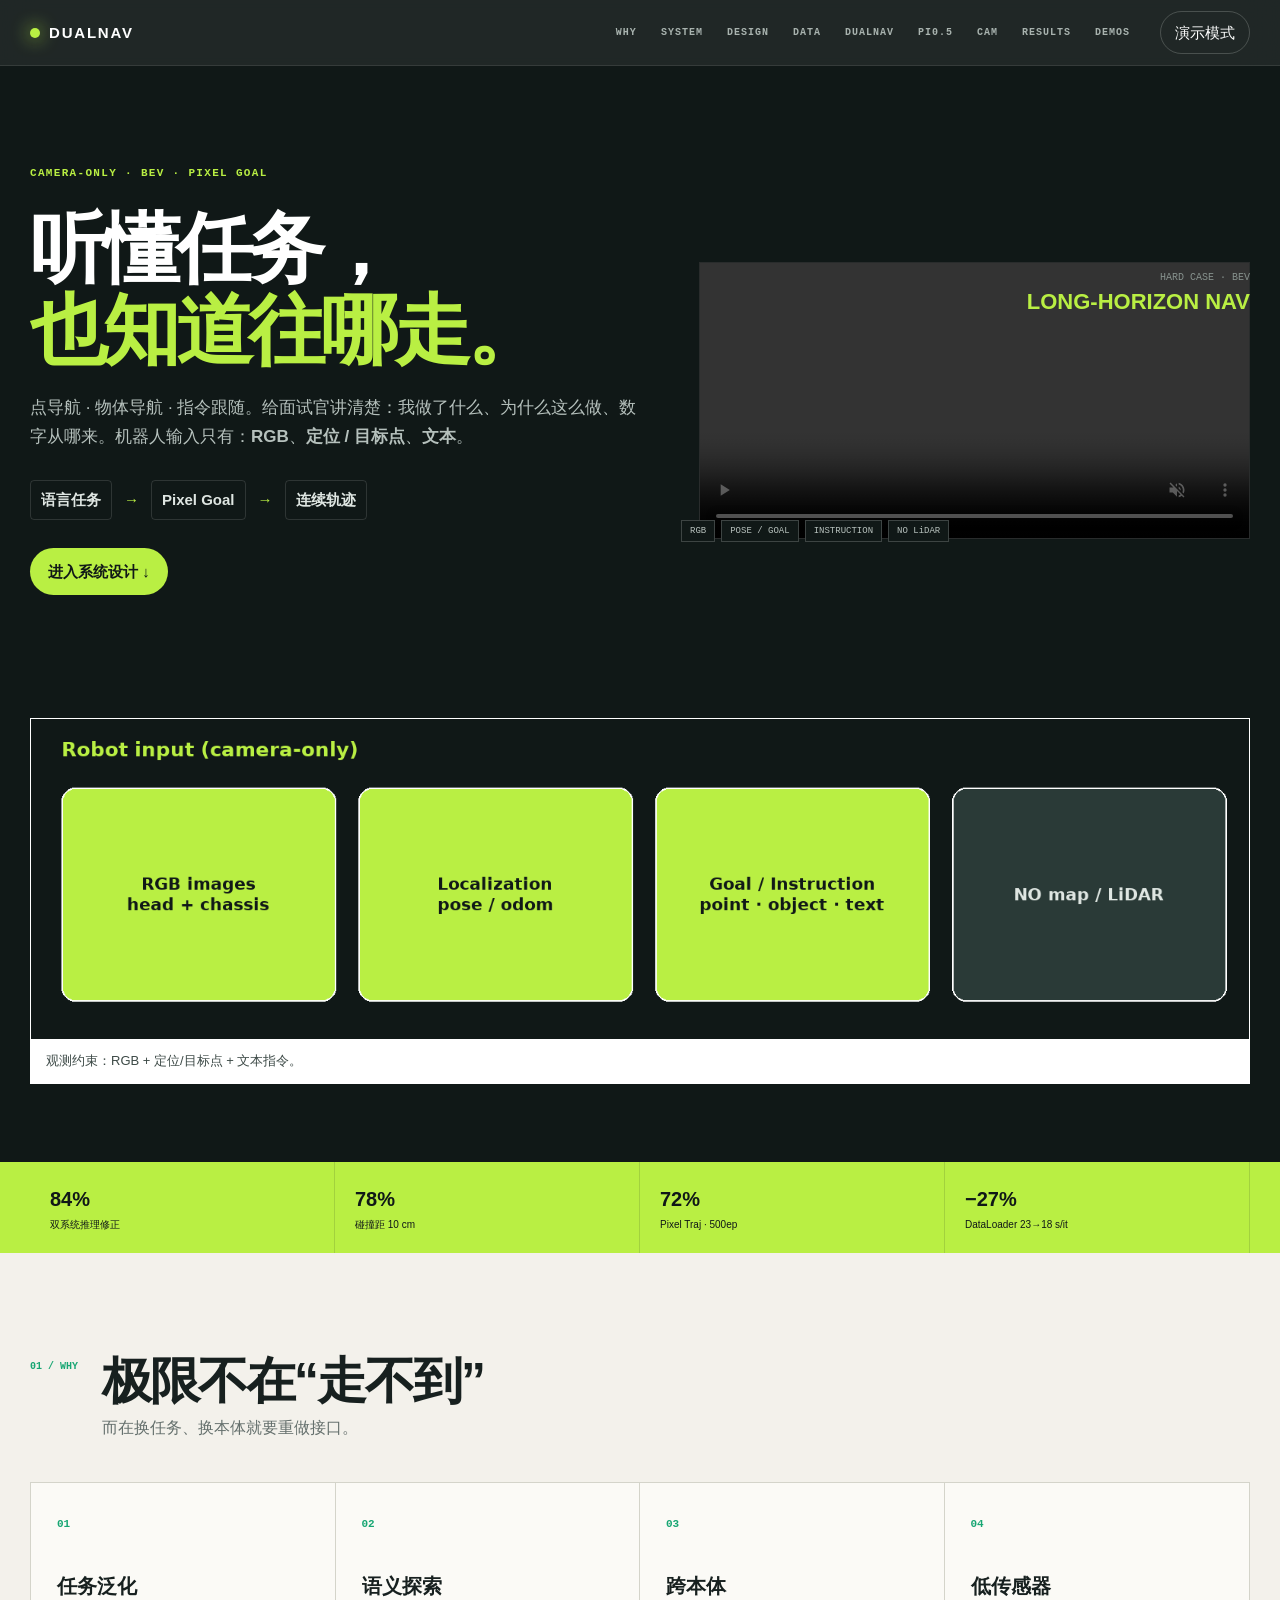
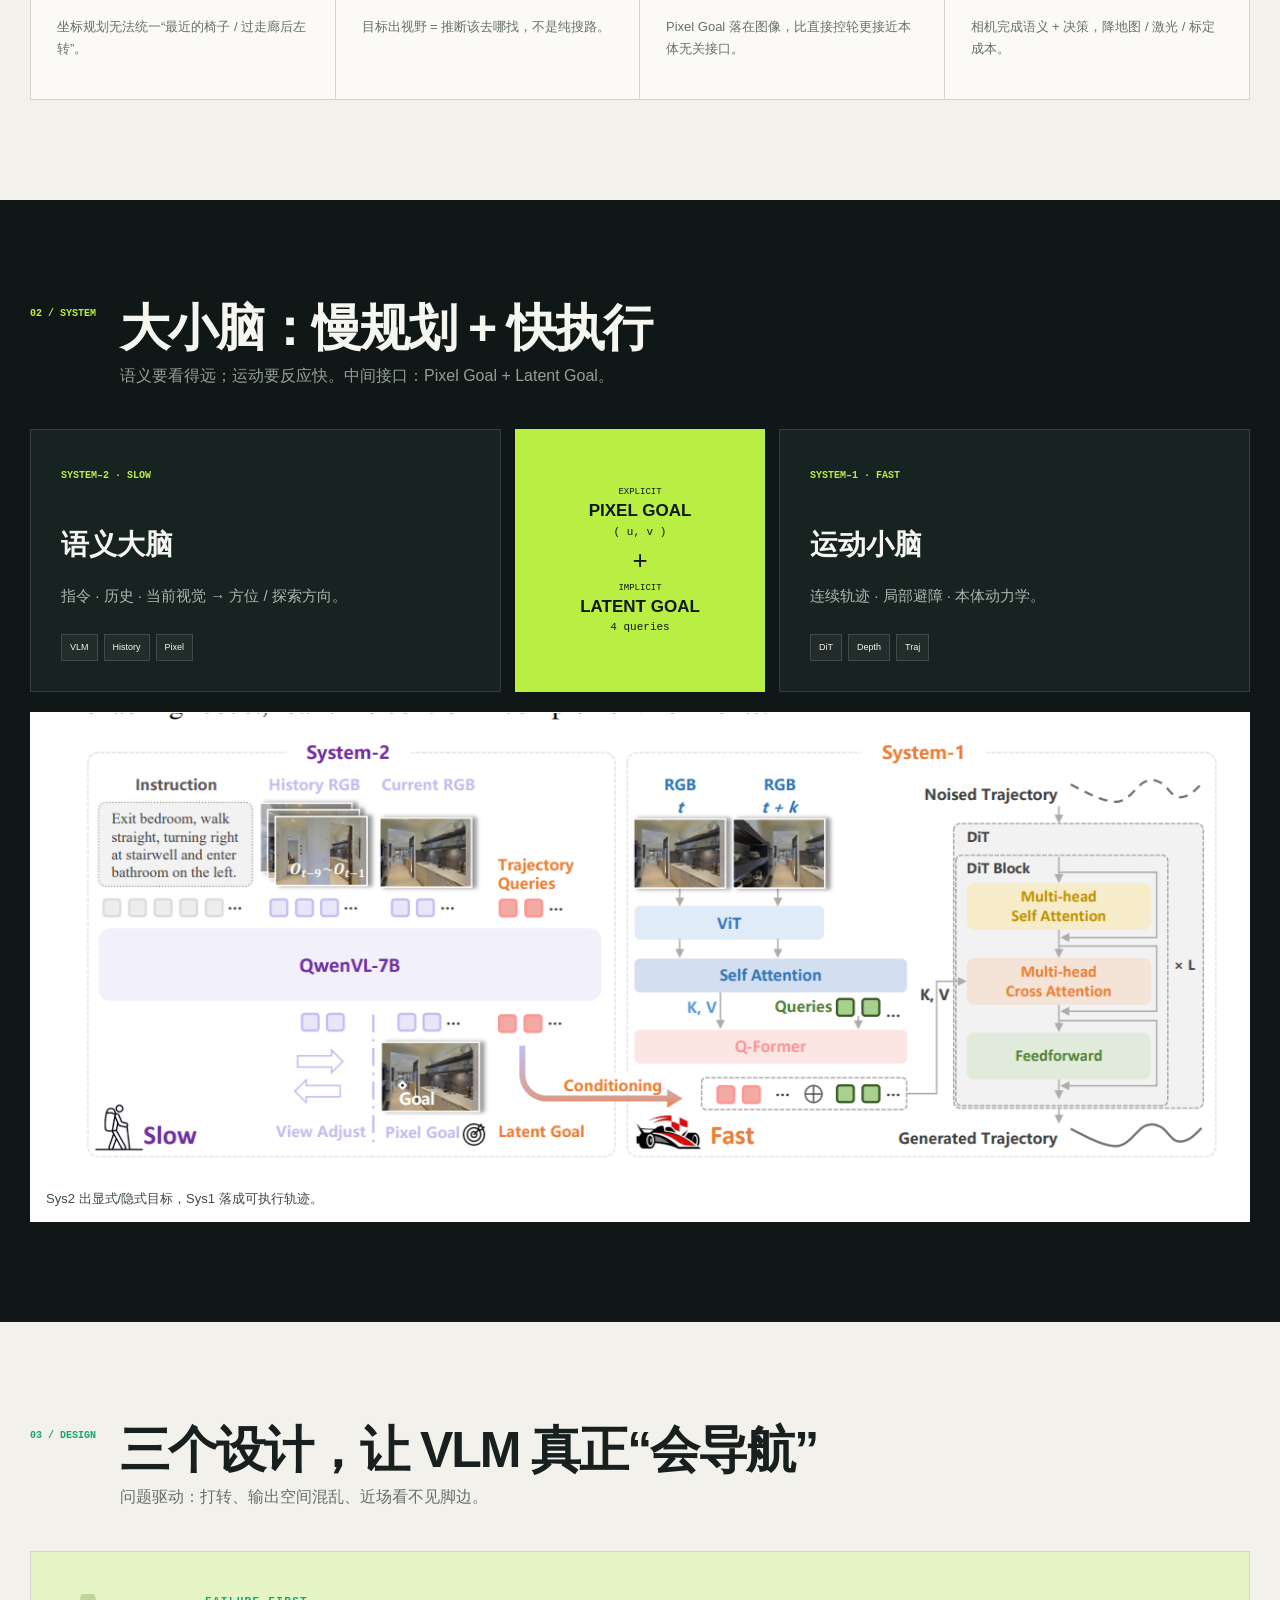
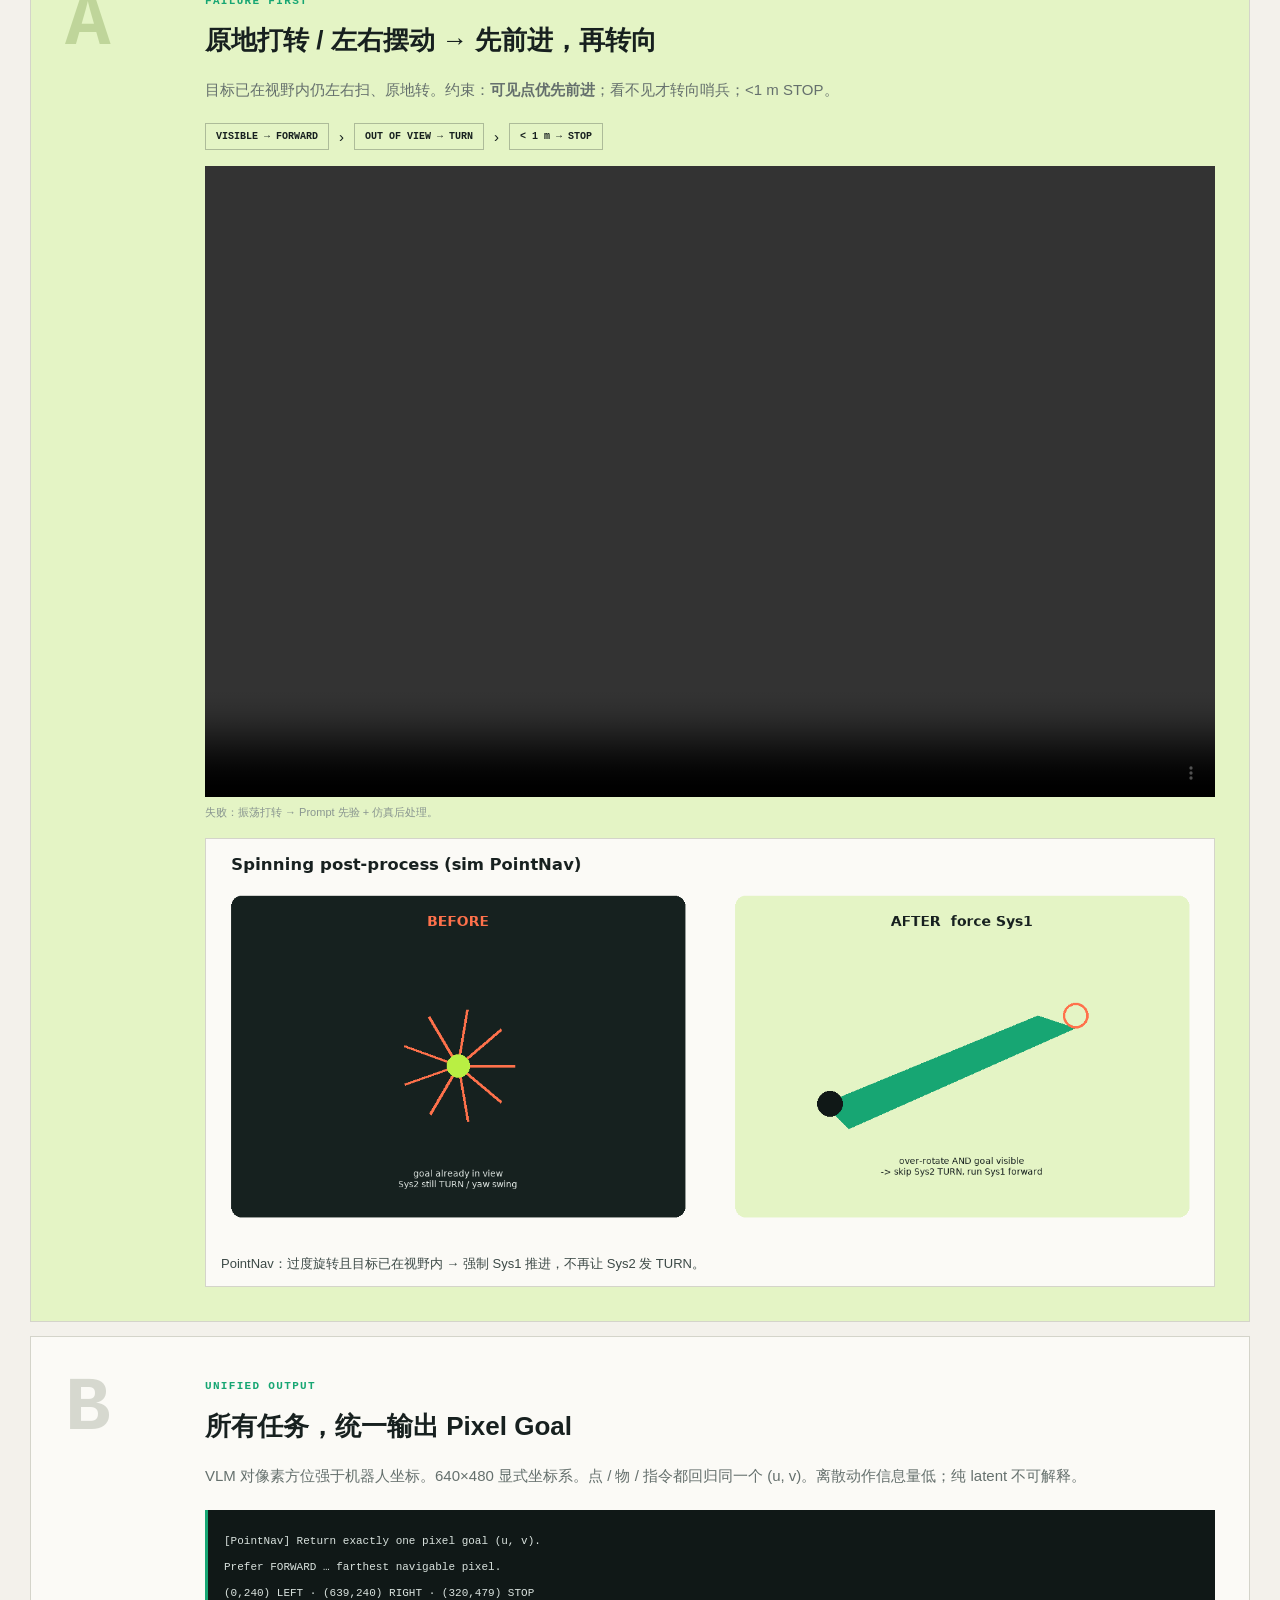
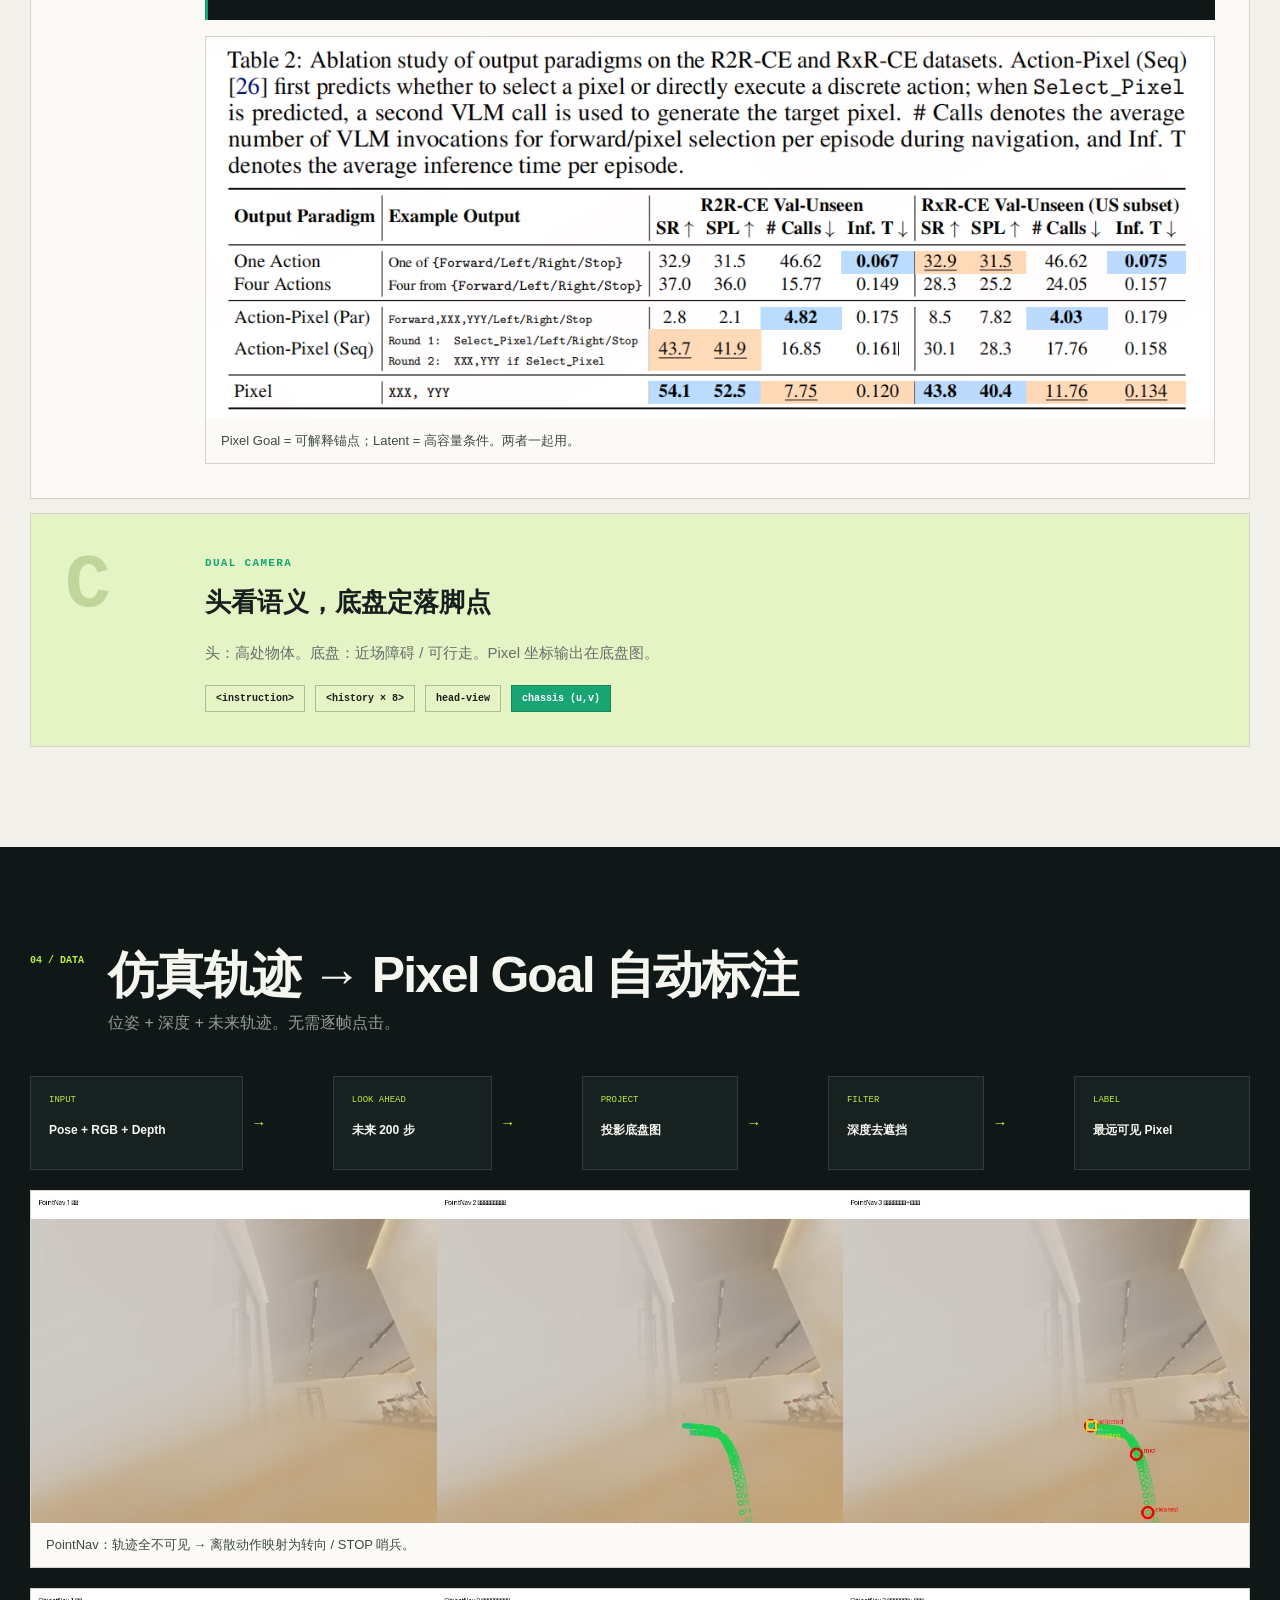
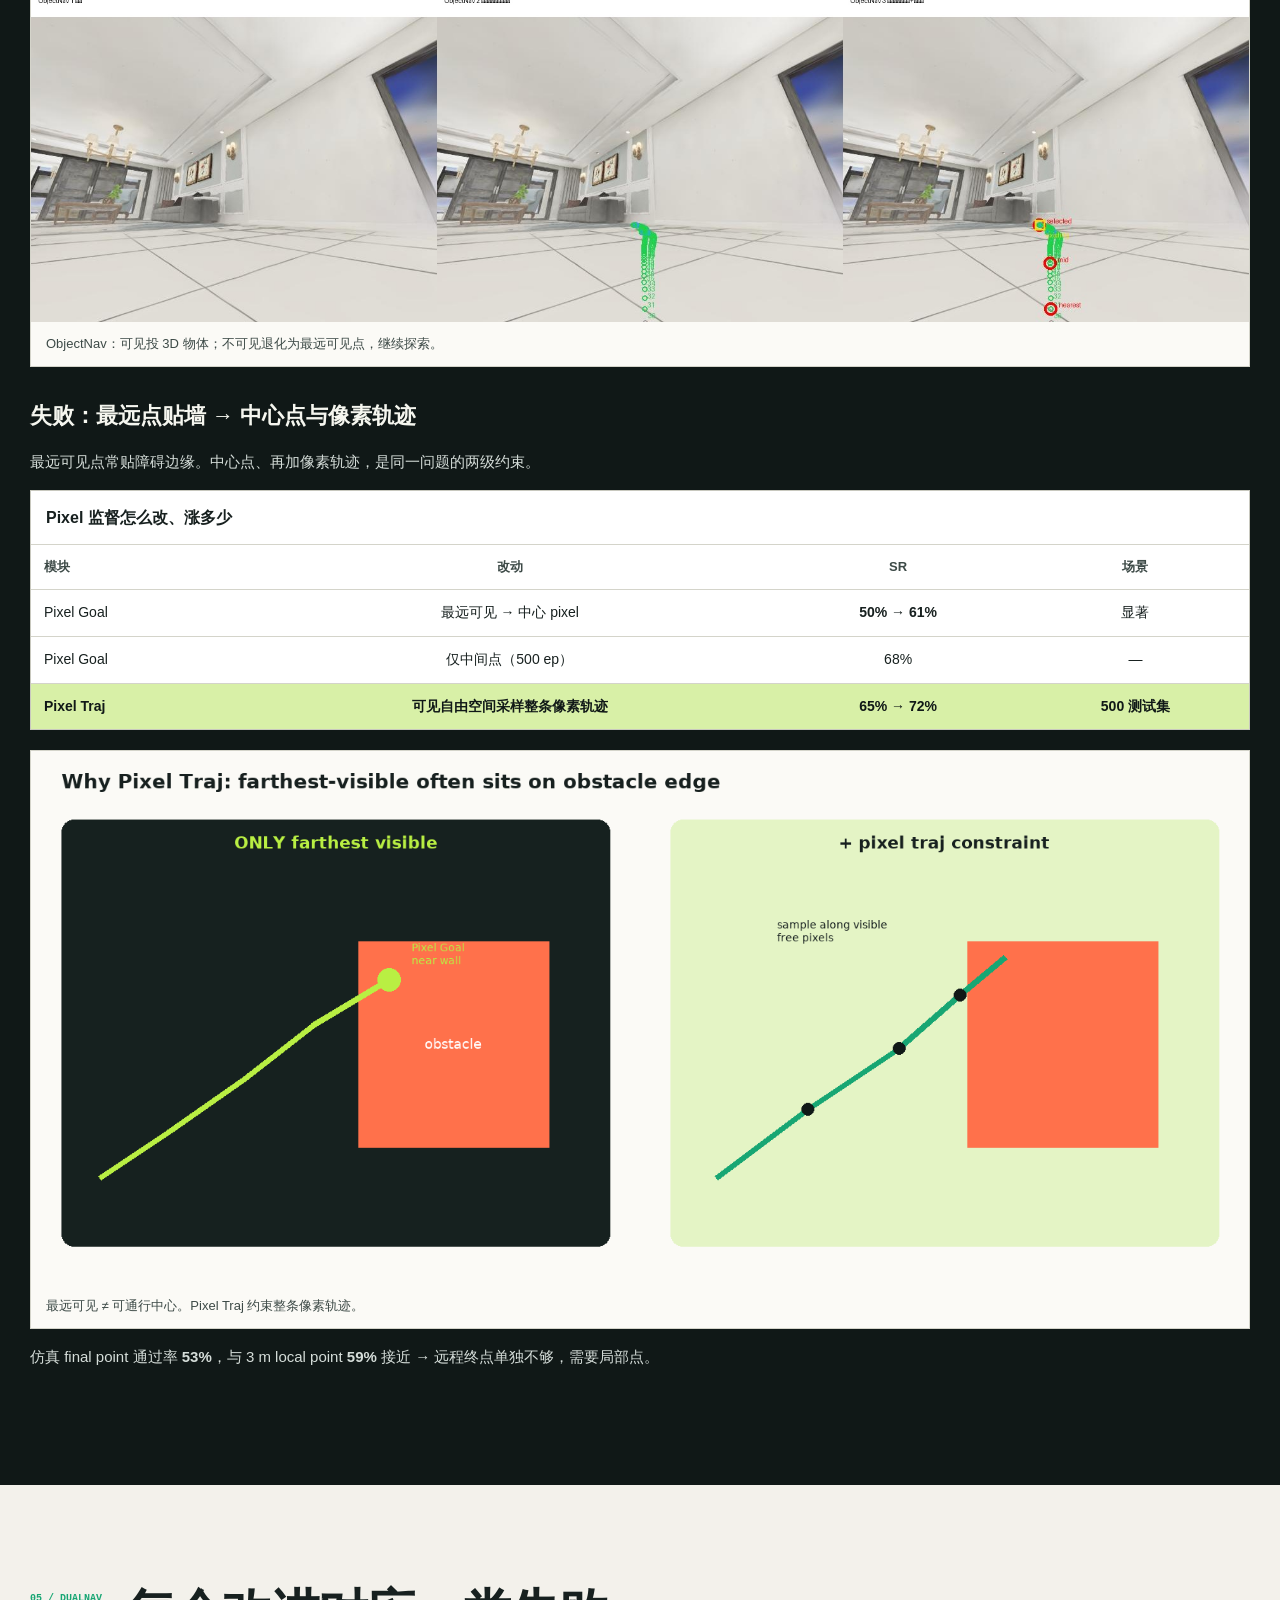
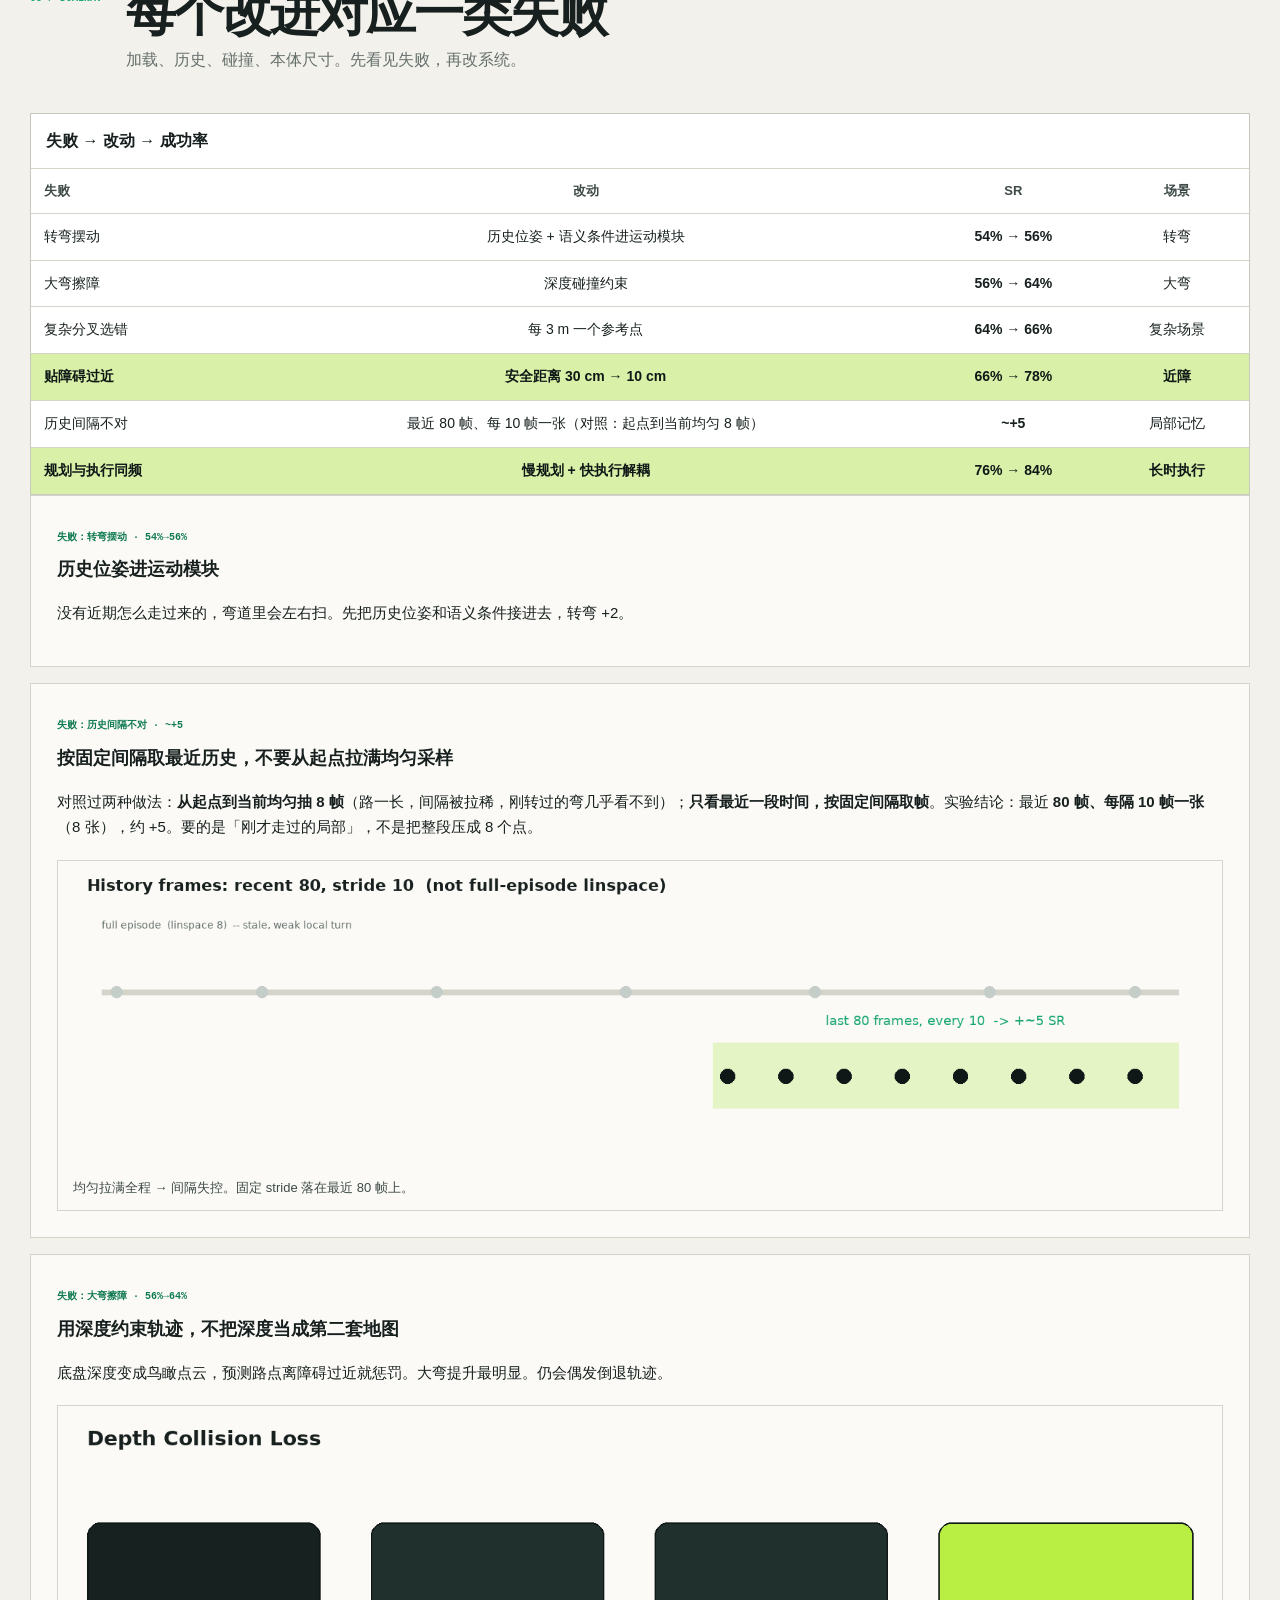
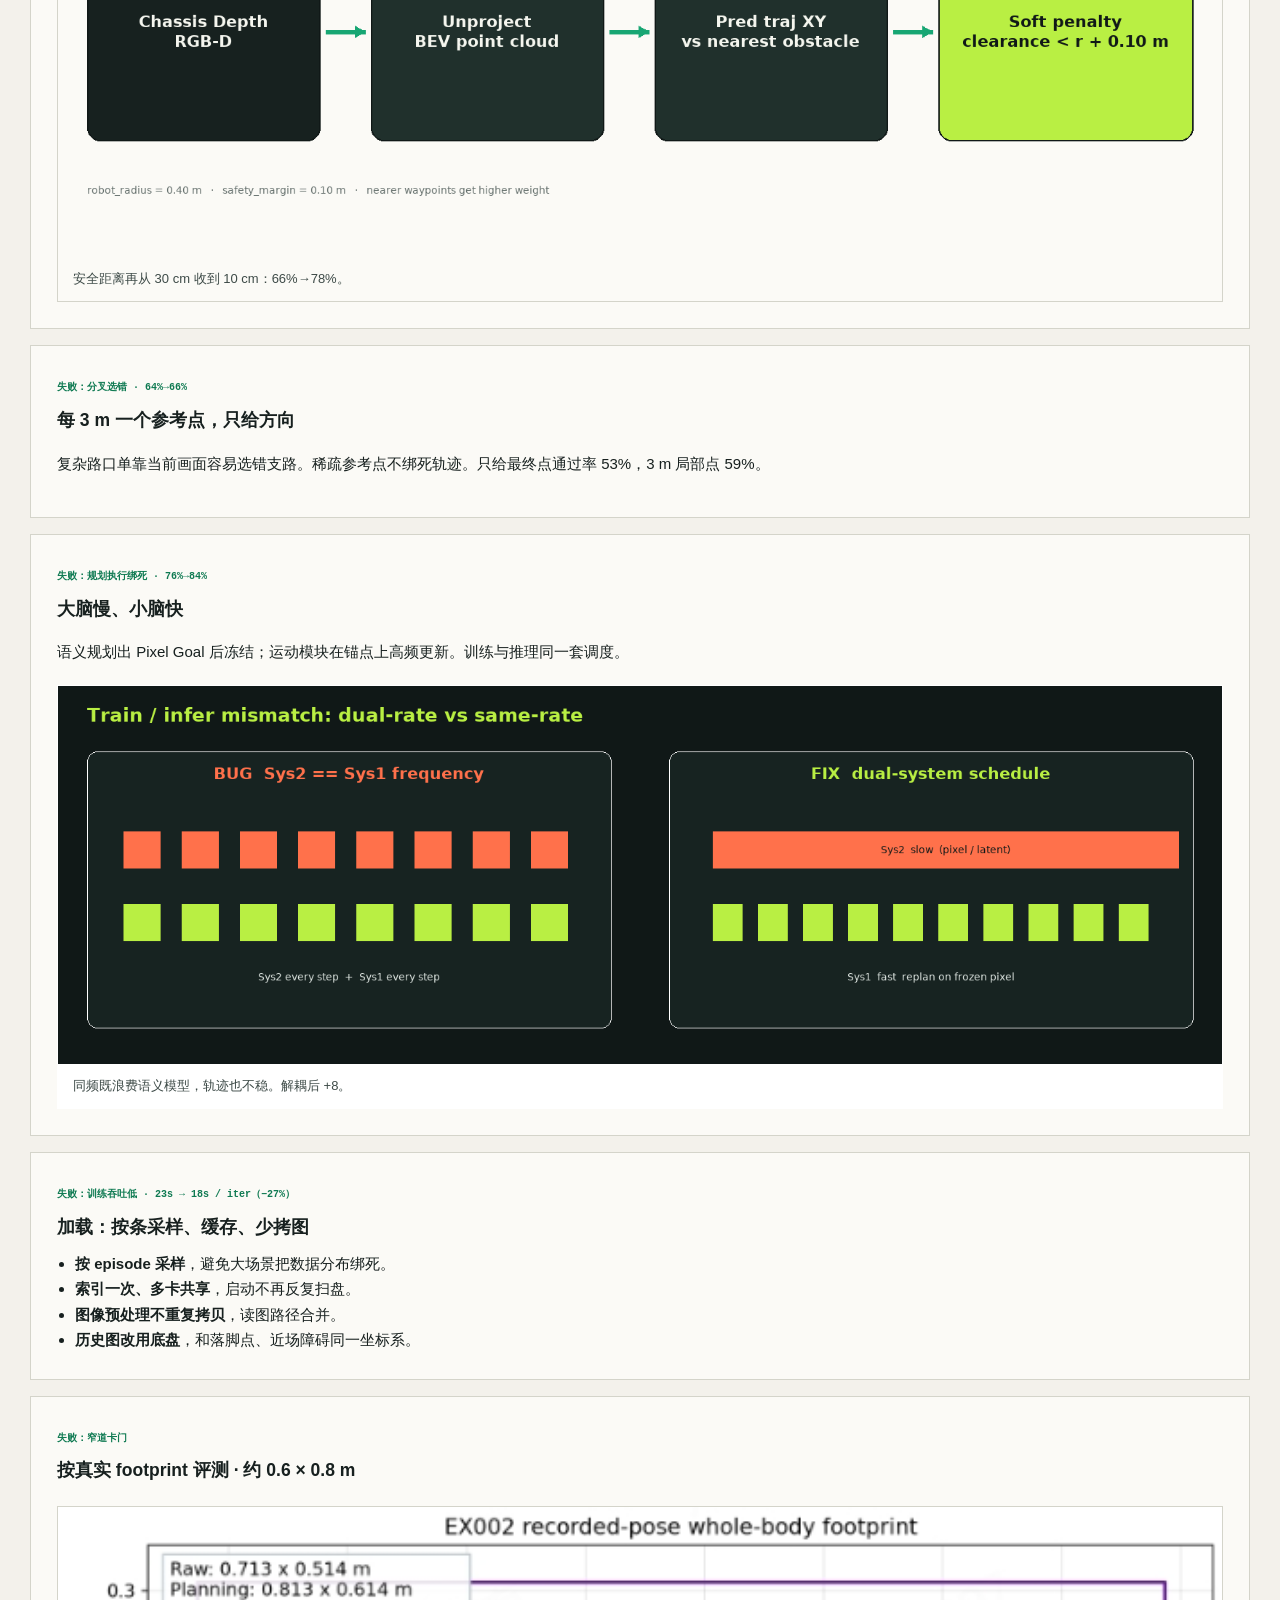
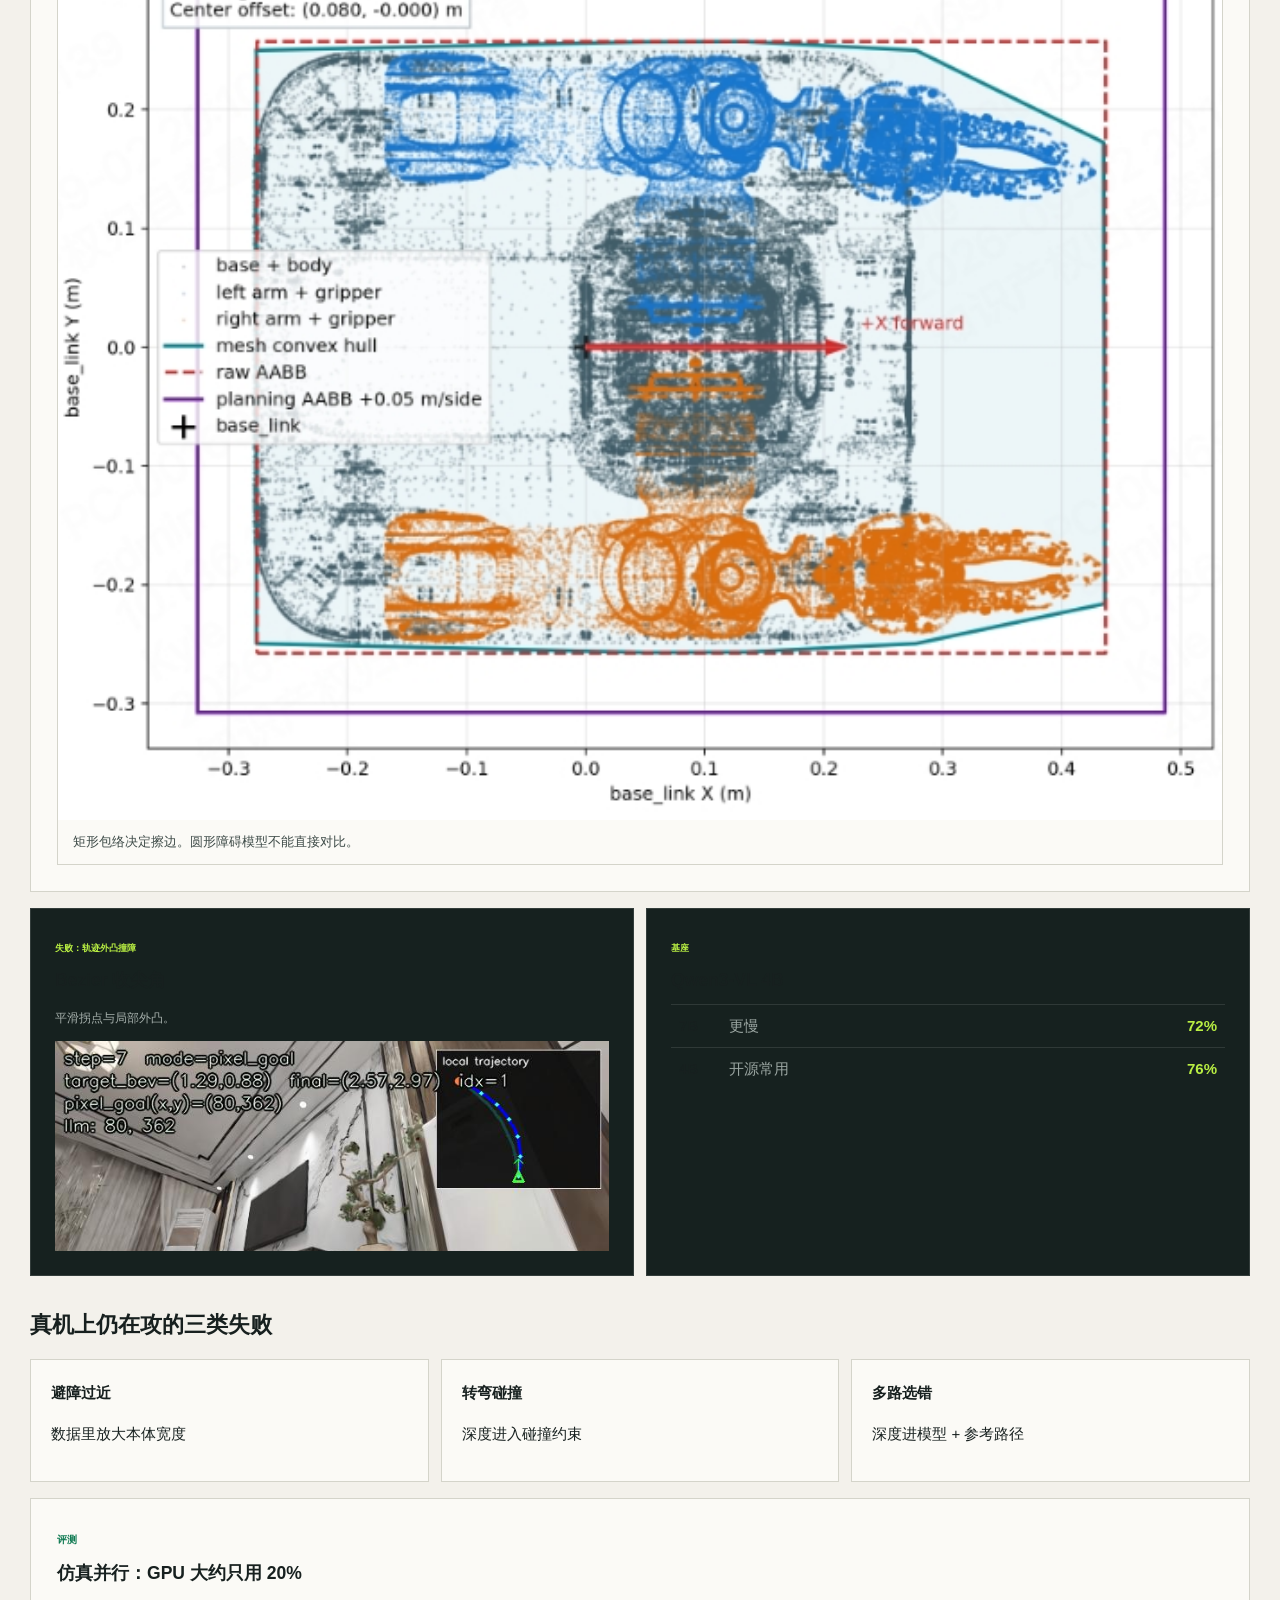
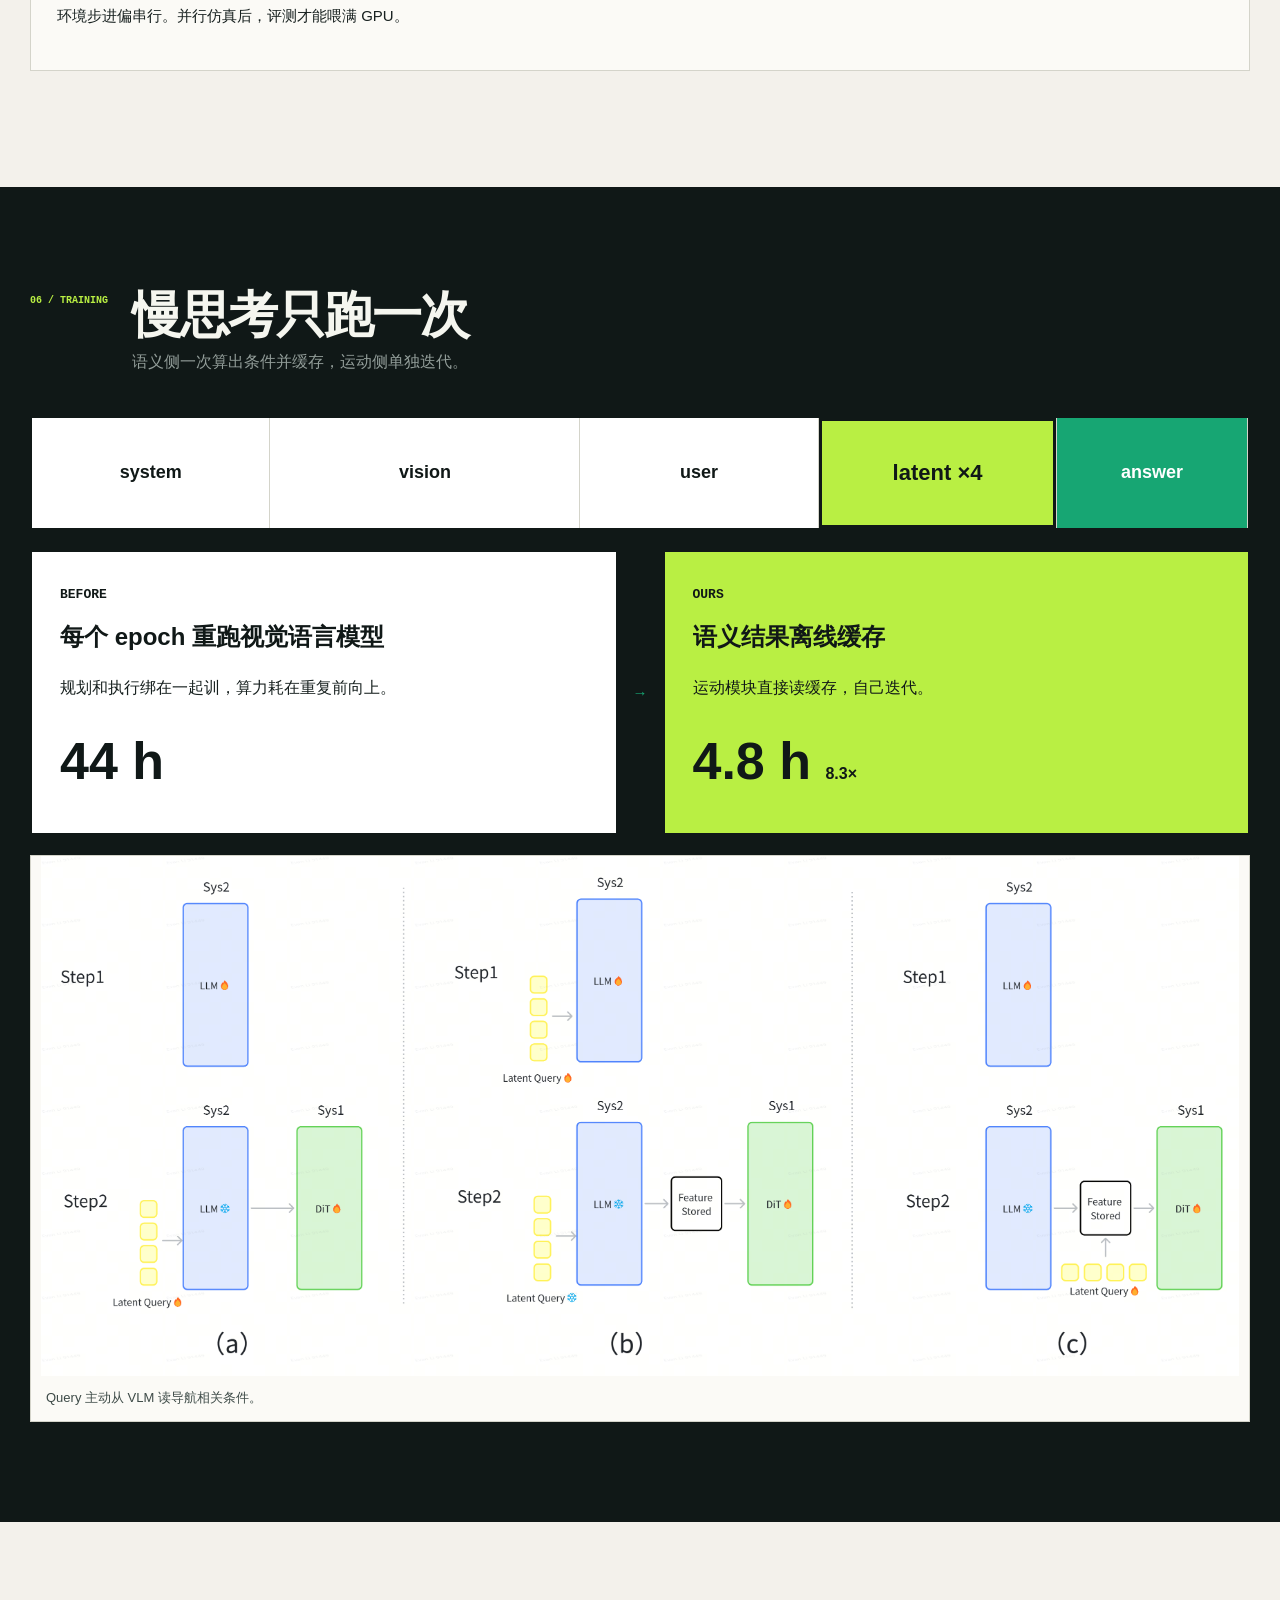
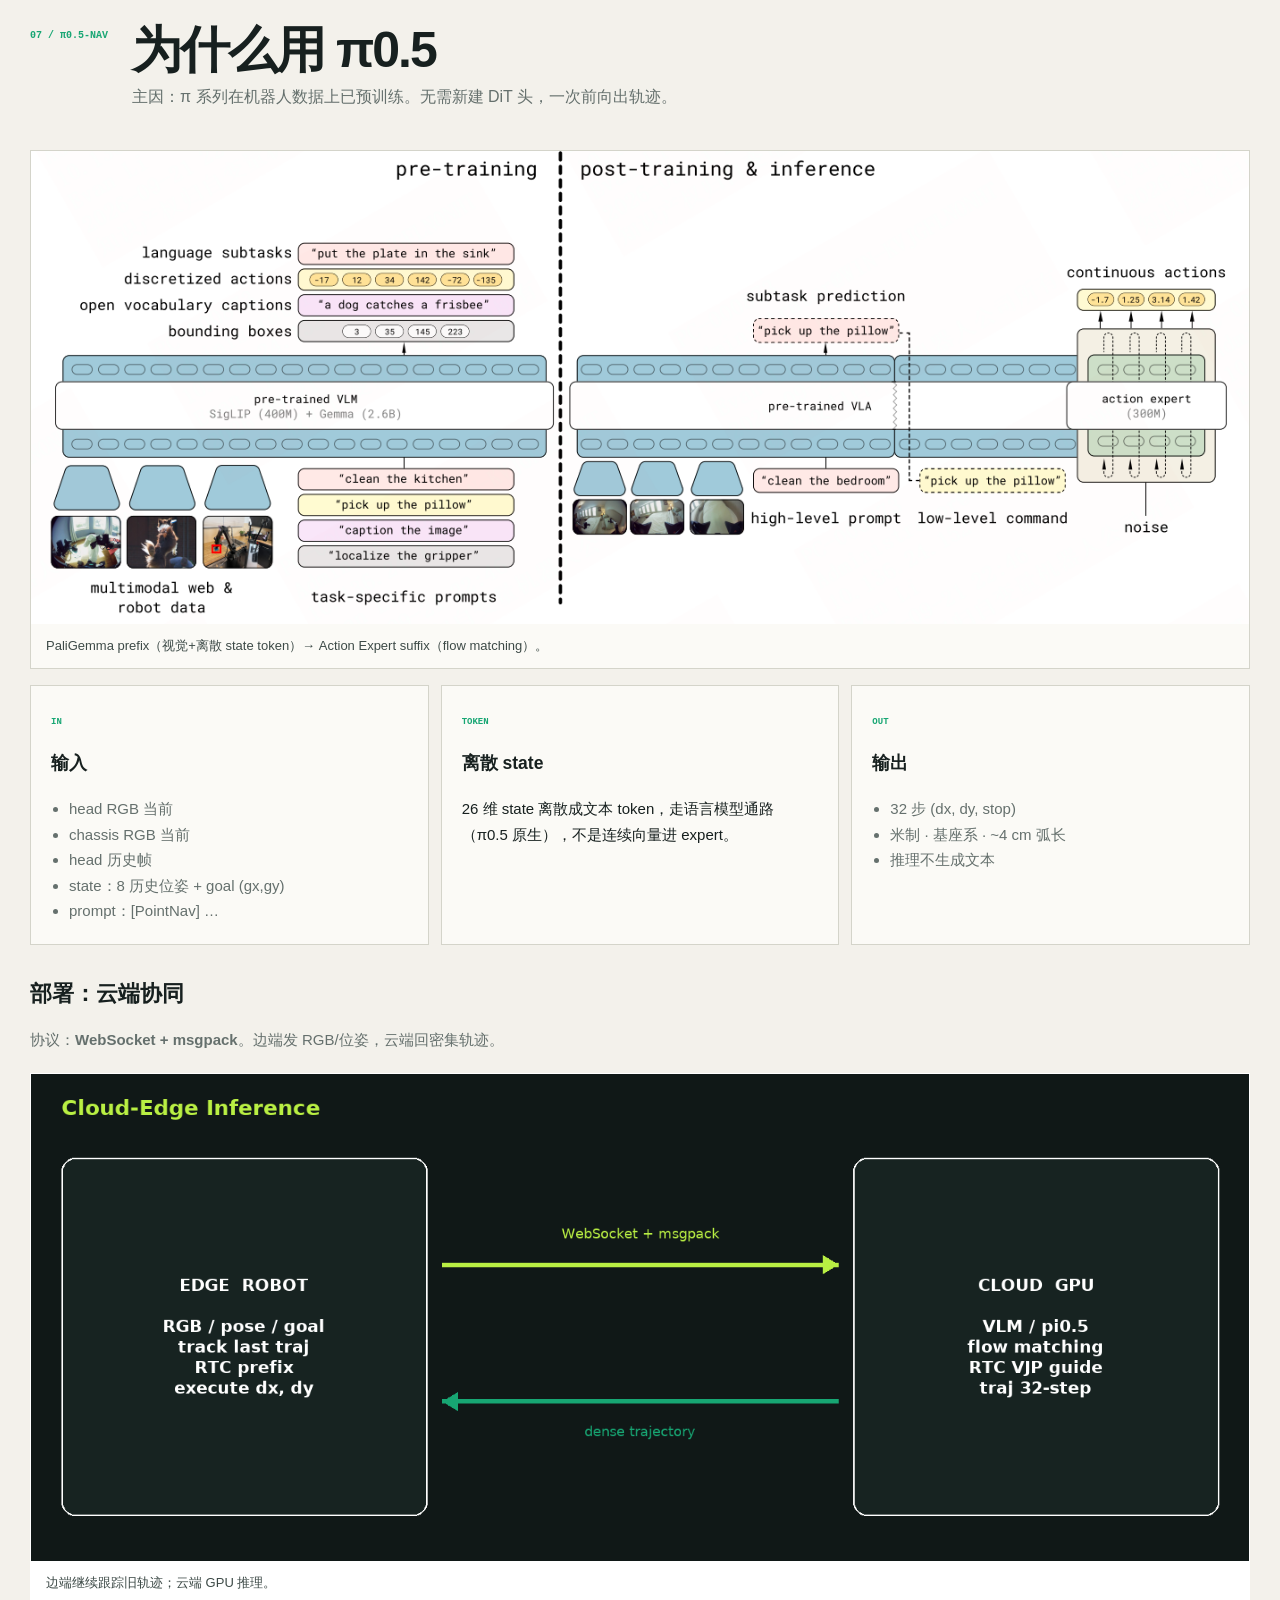
==== commit a834652e: "修复深色章节白底表格继承浅色字，并去掉自采轨迹条目。 Co-authored-by: Cursor <cursoragent@cursor.com>" ====
--- a/zbl-navigation/index.html
+++ b/zbl-navigation/index.html
@@ -179,7 +179,6 @@
           <li><b>索引一次、多卡共享</b>，启动不再反复扫盘。</li>
           <li><b>图像预处理不重复拷贝</b>，读图路径合并。</li>
           <li><b>历史图改用底盘</b>，和落脚点、近场障碍同一坐标系。</li>
-          <li><b>修正自采轨迹标注</b>，去掉错误监督。</li>
         </ul>
       </article>
 
--- a/zbl-navigation/style.css
+++ b/zbl-navigation/style.css
@@ -30,6 +30,18 @@
 .solve .selected{background:#e4f4c5;border-color:#afd474}
 .tint .solve .selected{background:#2a4028;border-color:#b9ef43}
 @media(max-width:900px){.io-grid,.scheme,.solve{grid-template-columns:1fr}}
+.table-wrap{color:#17201f;background:#fff;border:1px solid #c8c8be}
+.table-wrap caption,.table-wrap th,.table-wrap td{color:#17201f}
+.table-wrap caption{font-size:16px;font-weight:800}
+.table-wrap th{color:#3d4a47;font-size:13px}
+.table-wrap td{font-size:14px}
+.table-wrap tr.ours td{background:#d8f0a7;color:#101817;font-weight:700}
+.asset-figure figcaption{color:#3d4a47;font-size:13px}
+.improve,.improve h3,.improve p,.improve li{color:#17201f}
+.improve ul.kw,.improve .kw{color:#17201f}
+.improve>span{color:#0f7a52}
+.tint .pd,.tint .scheme p,.tint .io-grid ul,.tint .io-grid p{color:#d5ddd9}
+.tint .kw{color:#d5ddd9}
 .token-sequence{border:2px solid #101817;background:#fff}
 .token-sequence>span,.token-sequence>b,.token-sequence>em{min-height:110px;padding:16px 10px;font:700 18px/1.35 "PingFang SC","Microsoft YaHei",sans-serif;color:#101817;background:#fff}
 .token-sequence b{background:#b9ef43;color:#101817;font-size:22px;box-shadow:inset 0 0 0 3px #101817}
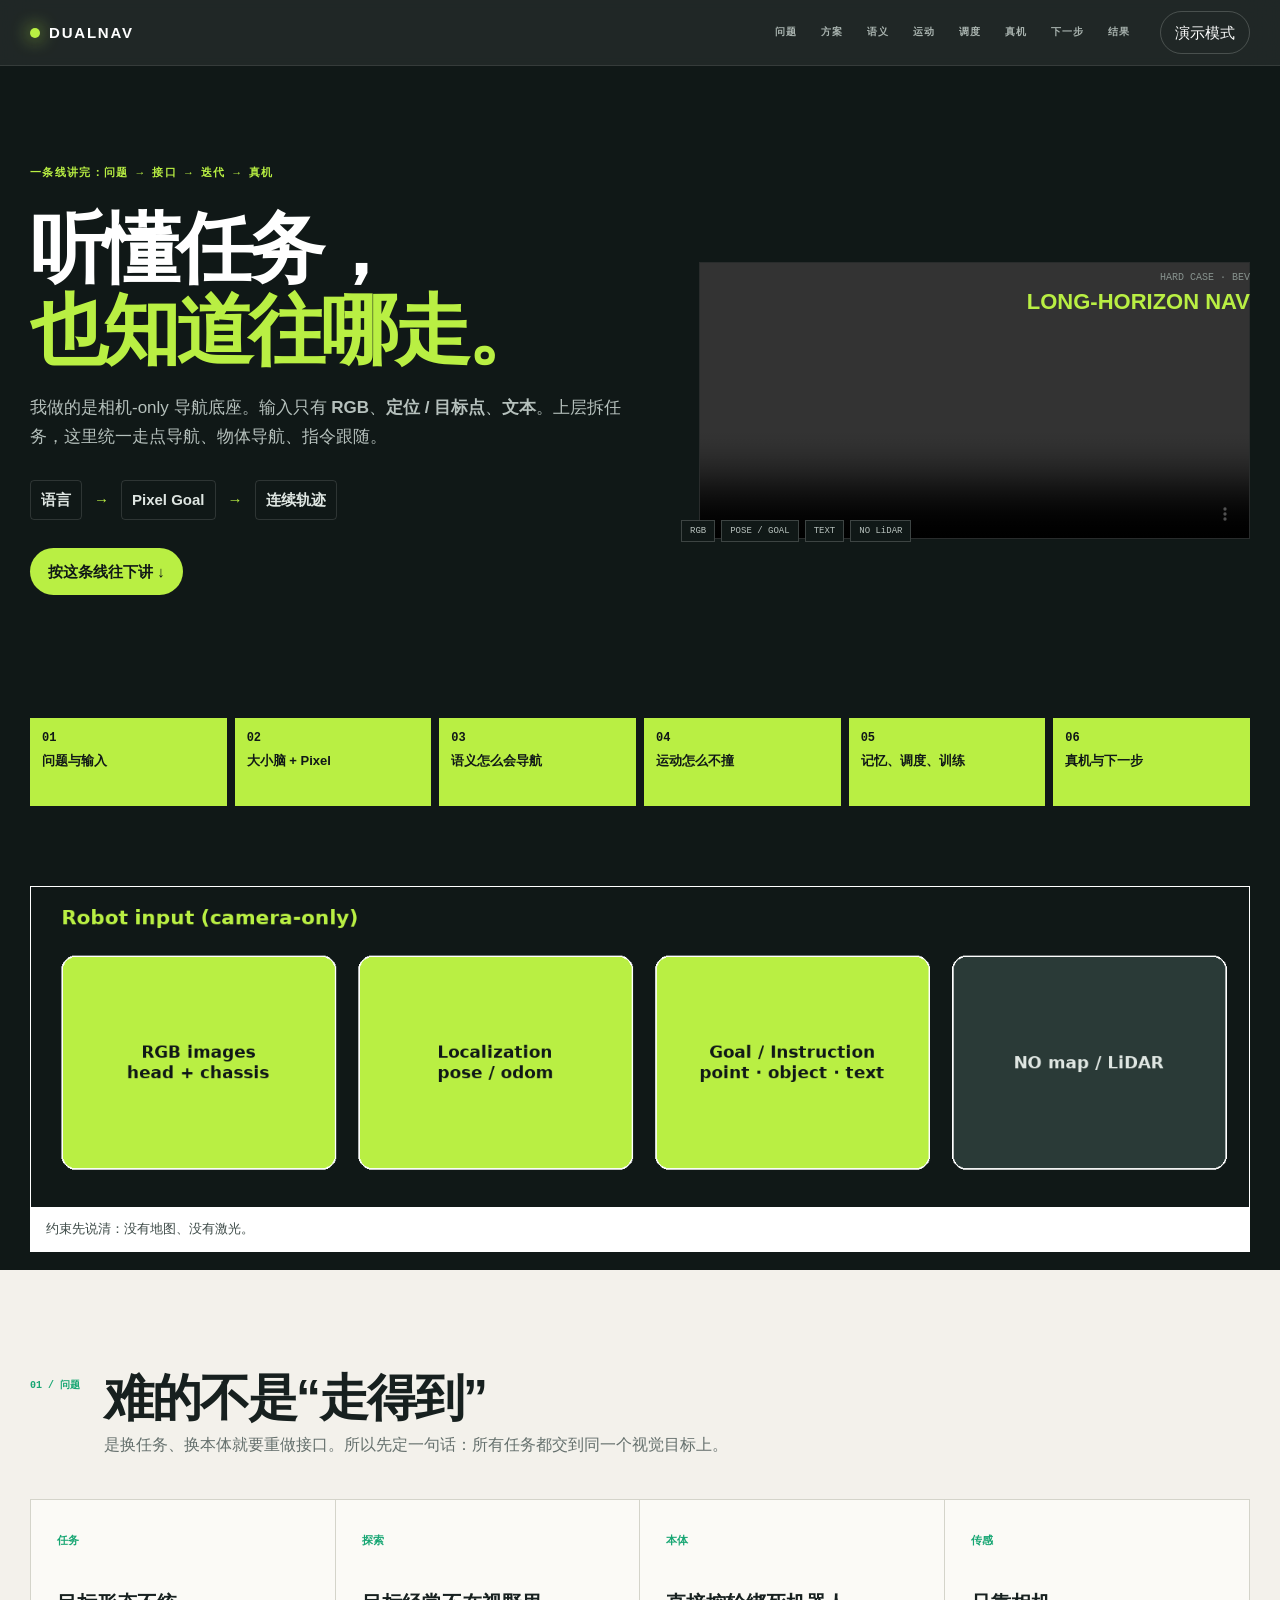
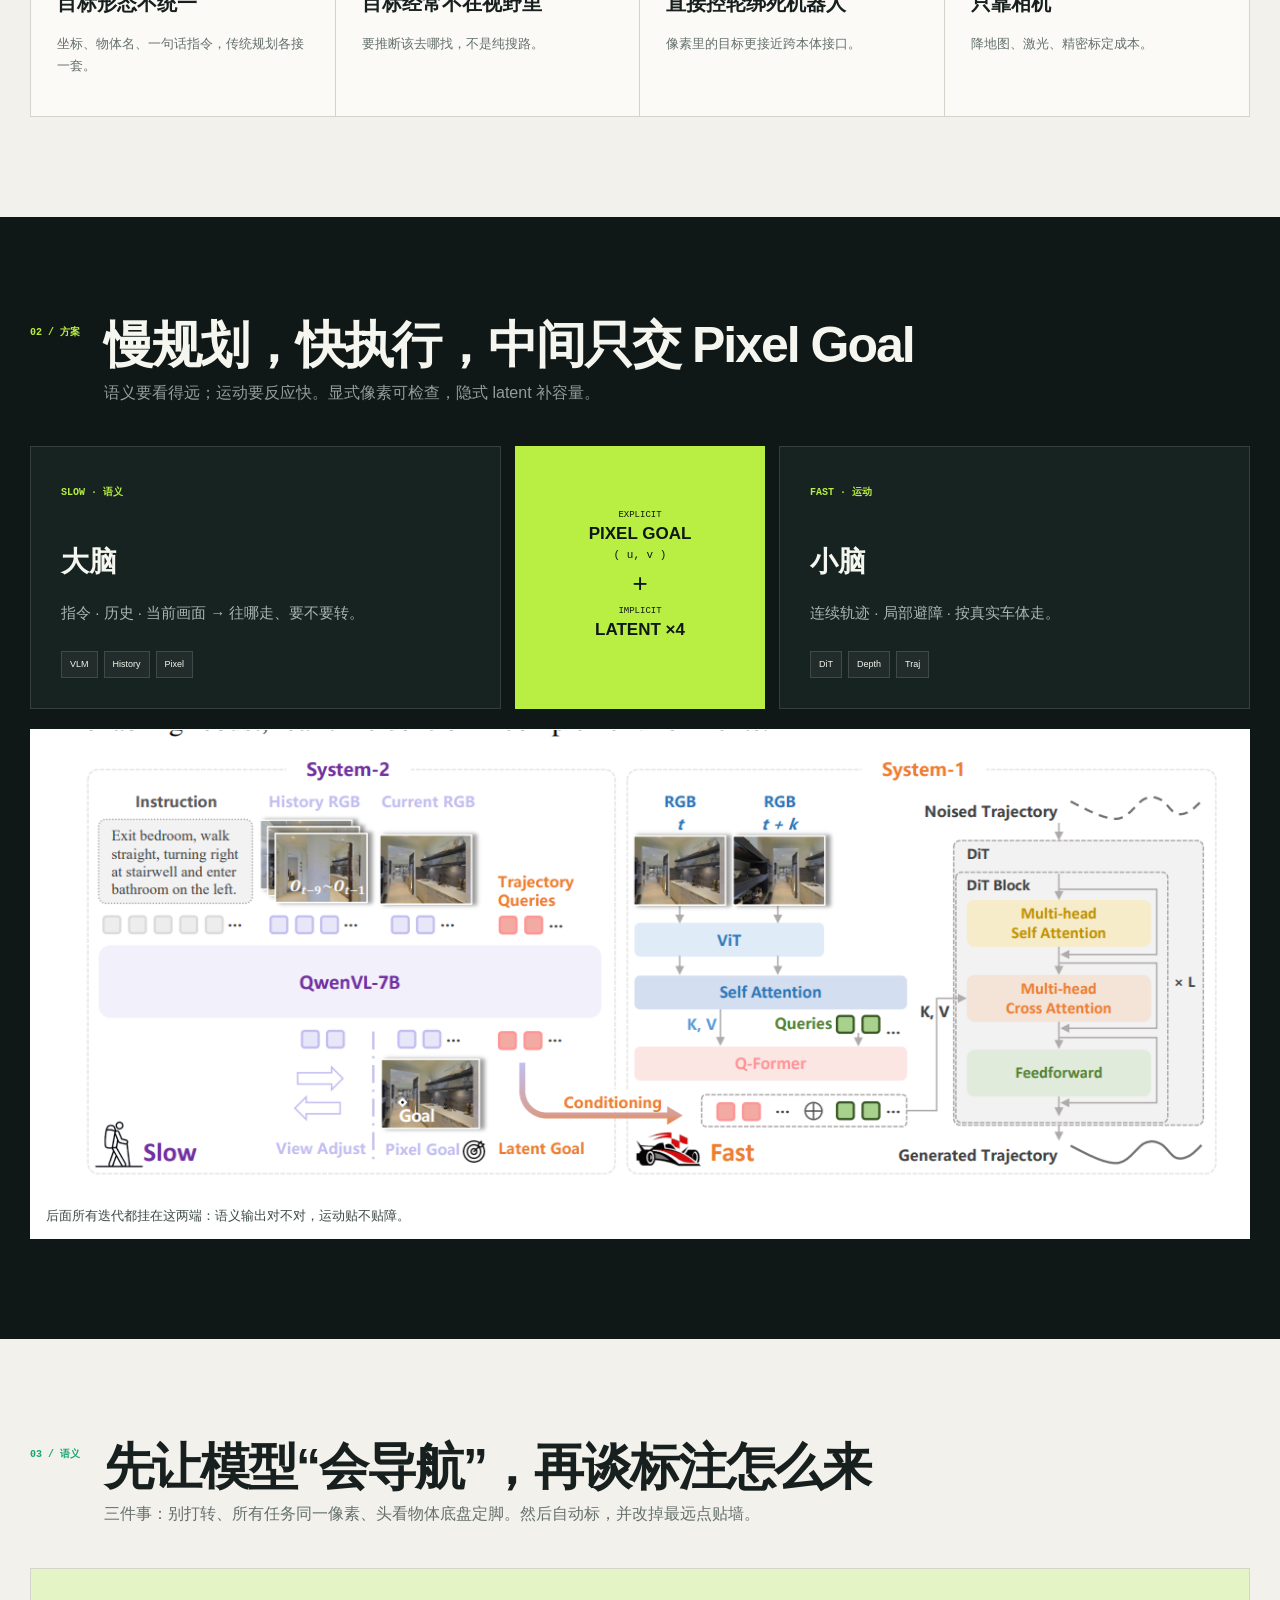
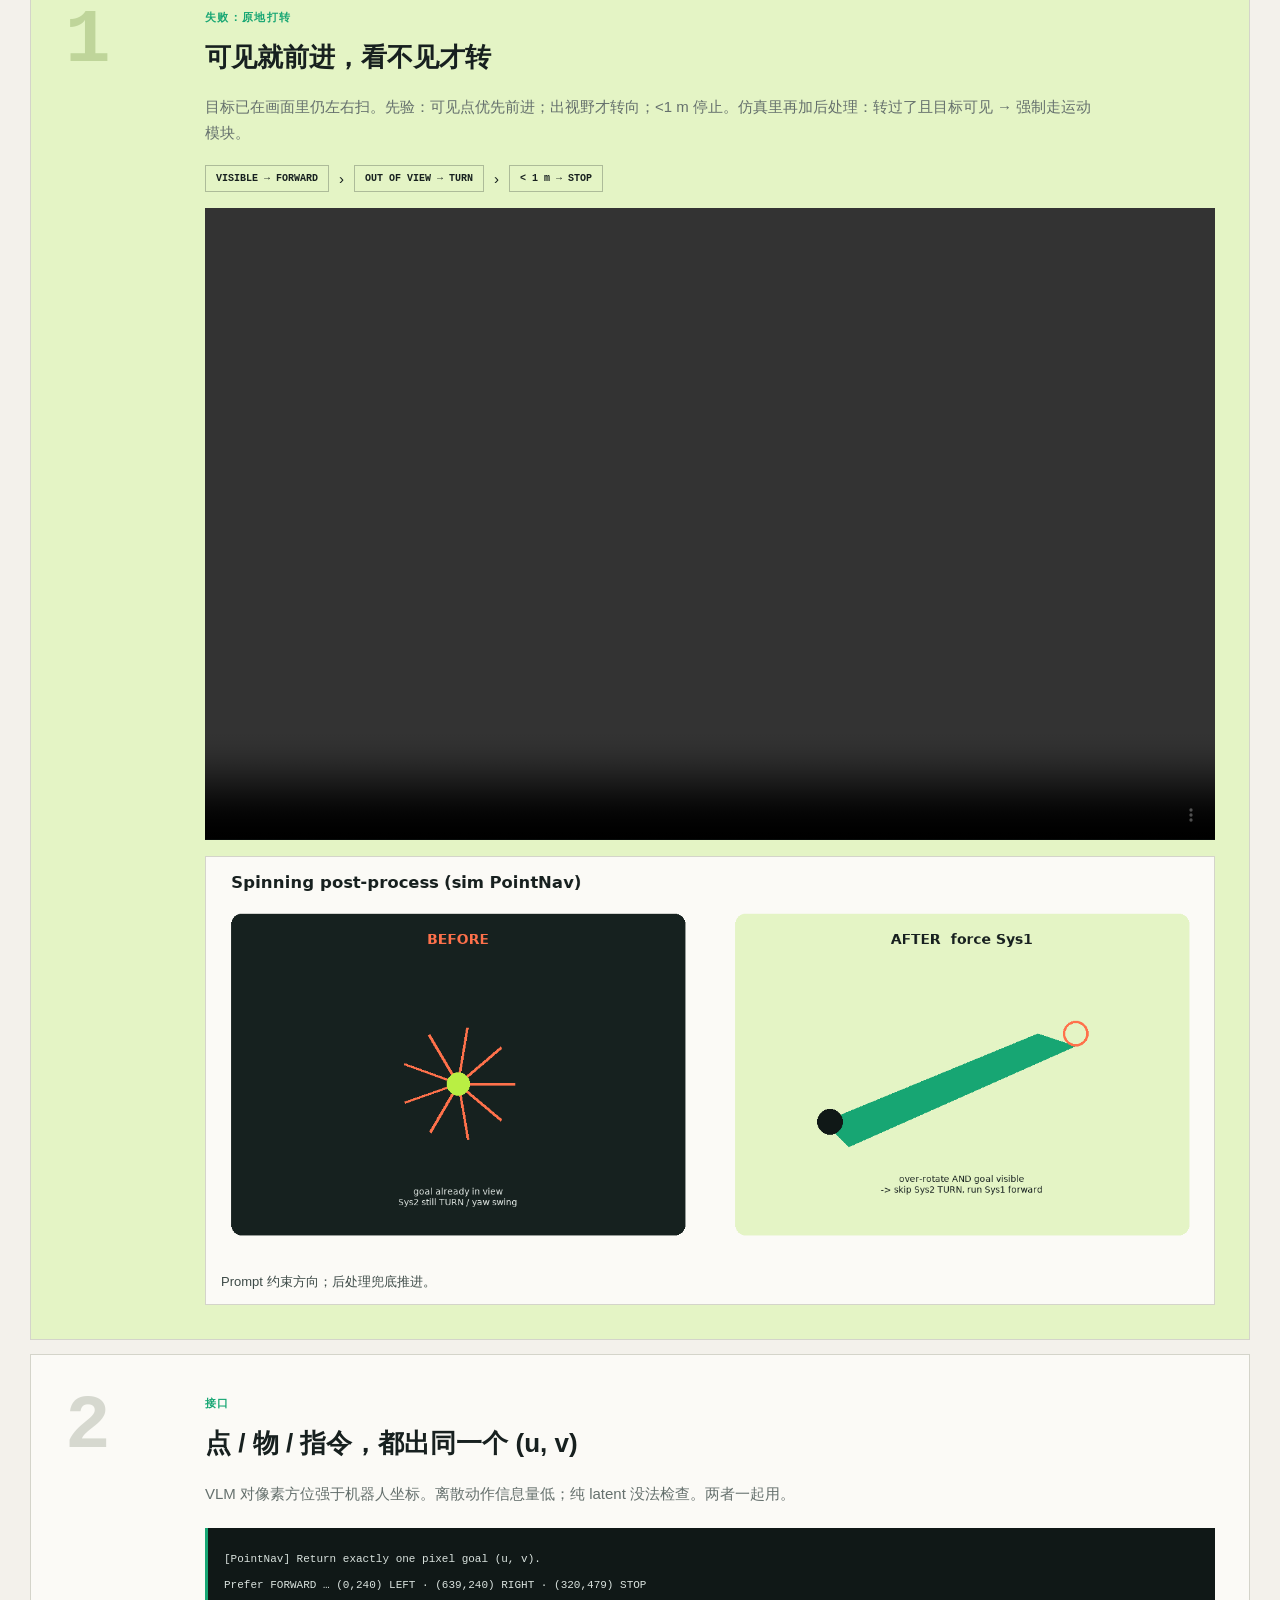
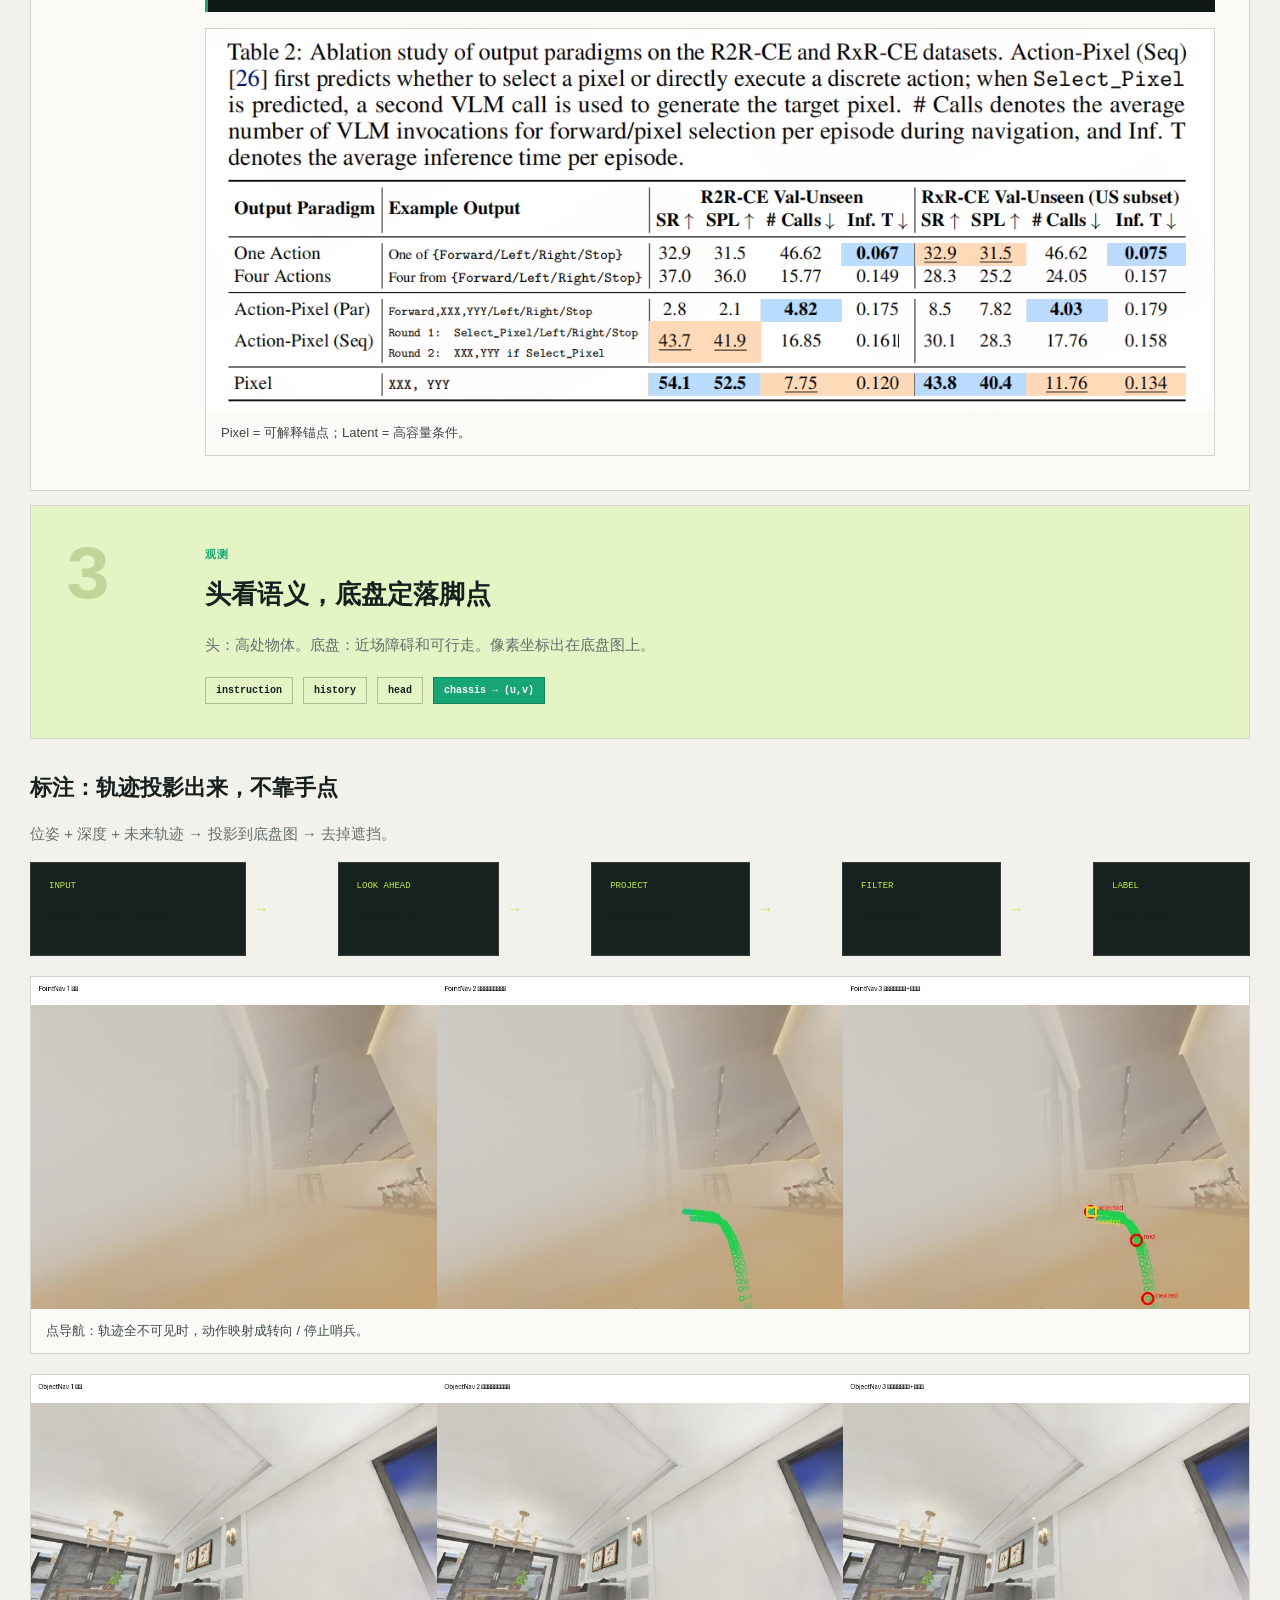
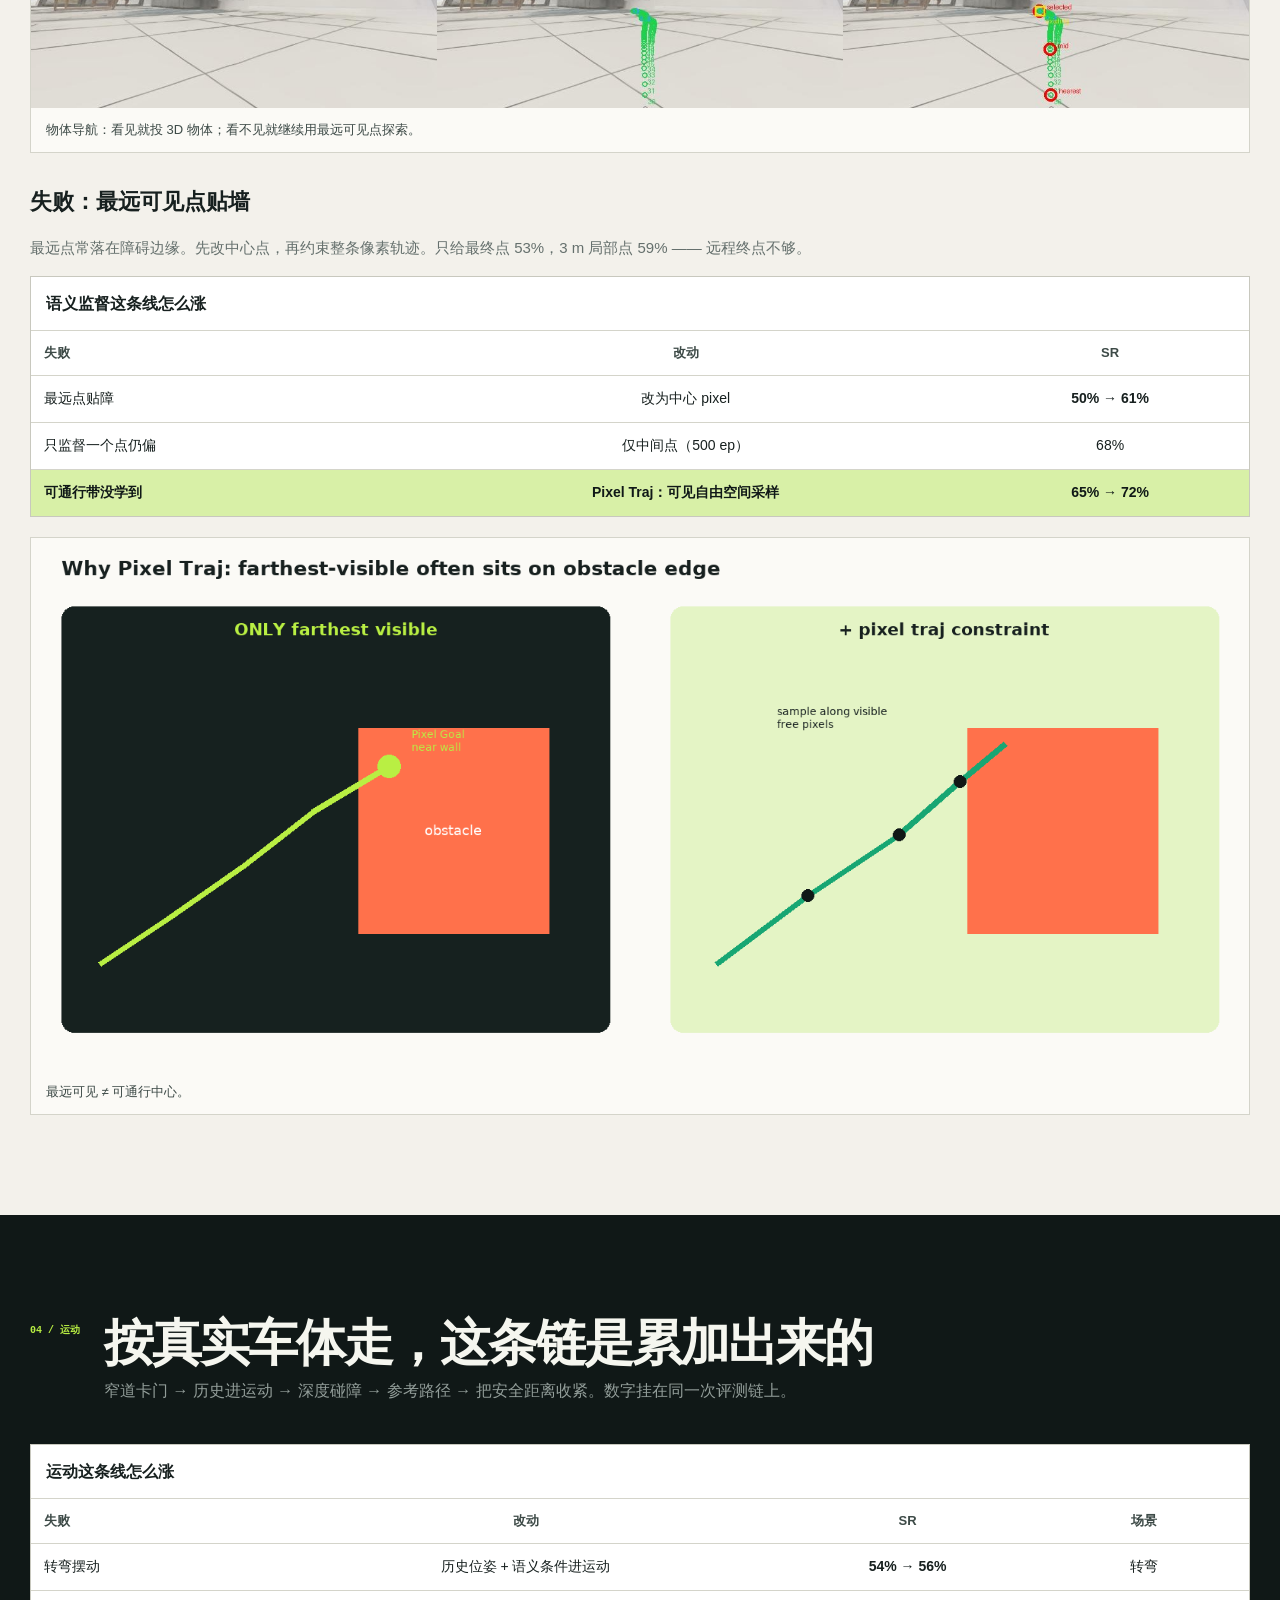
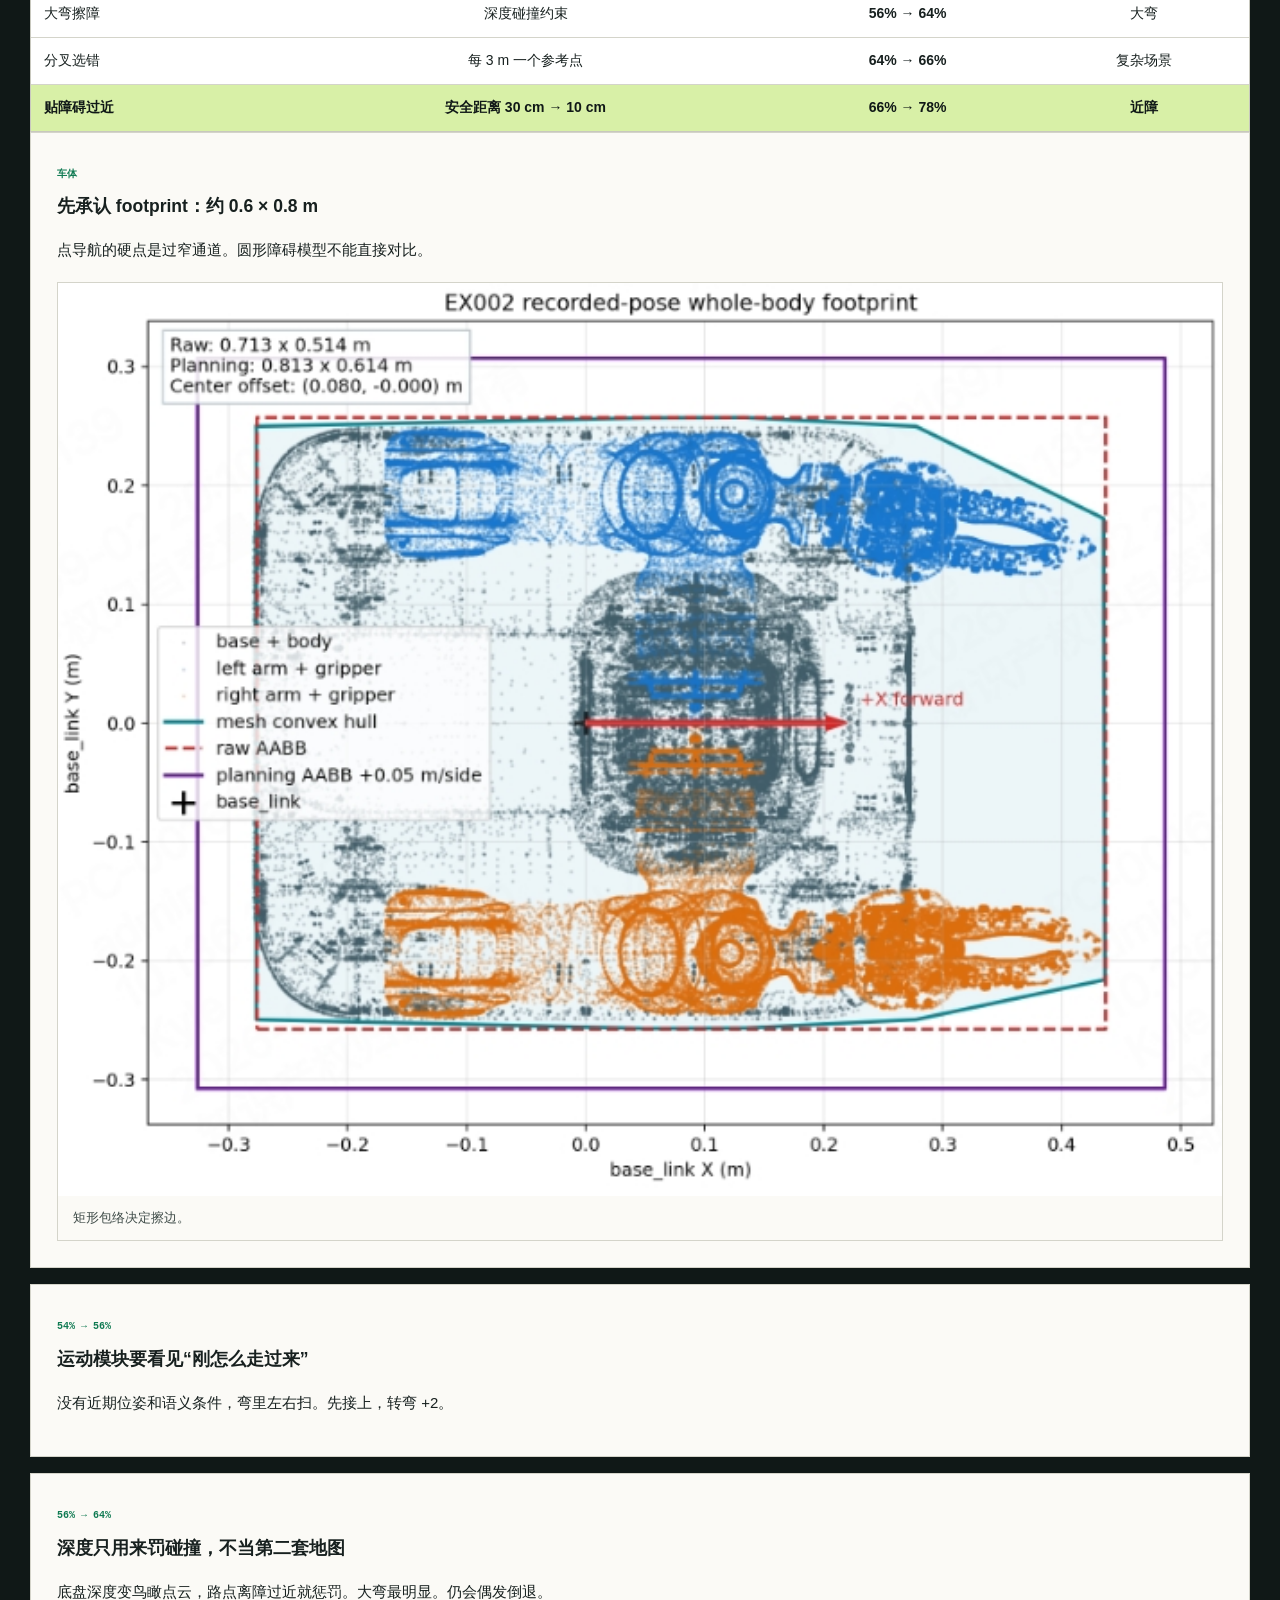
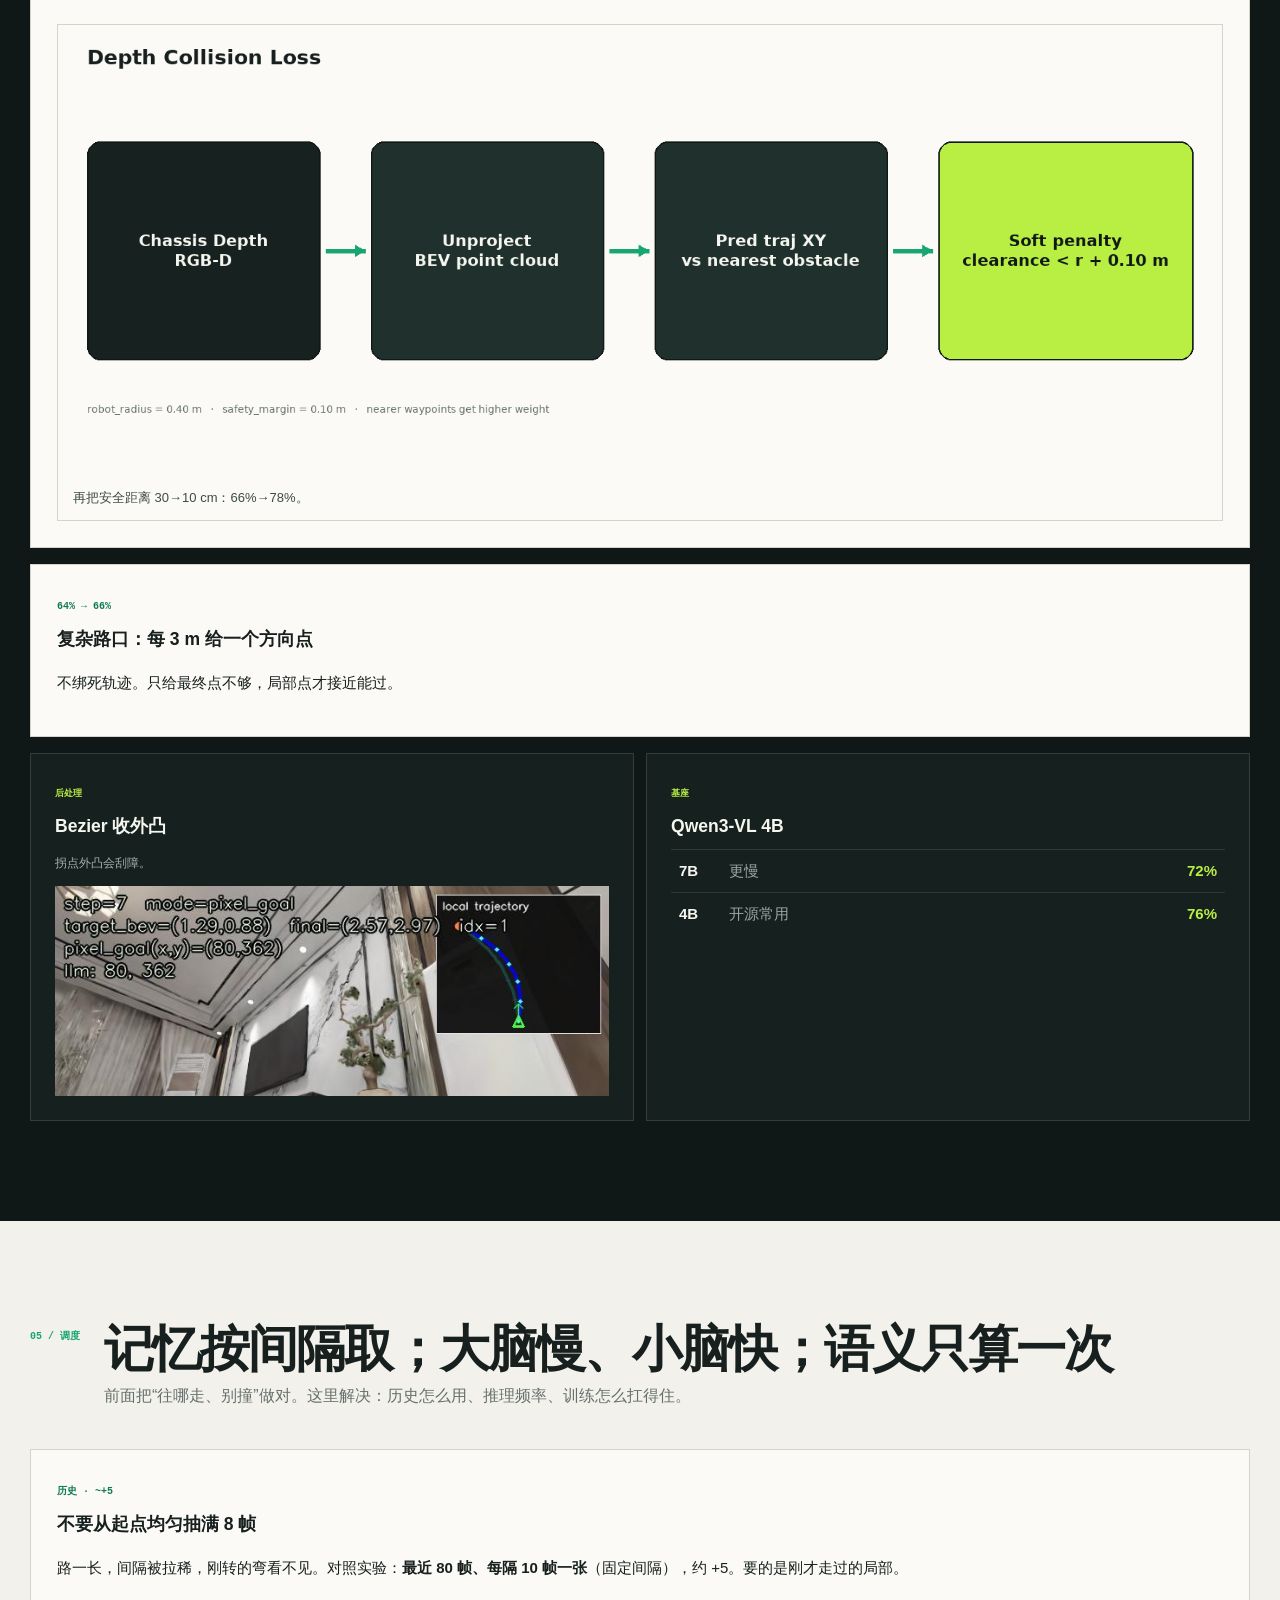
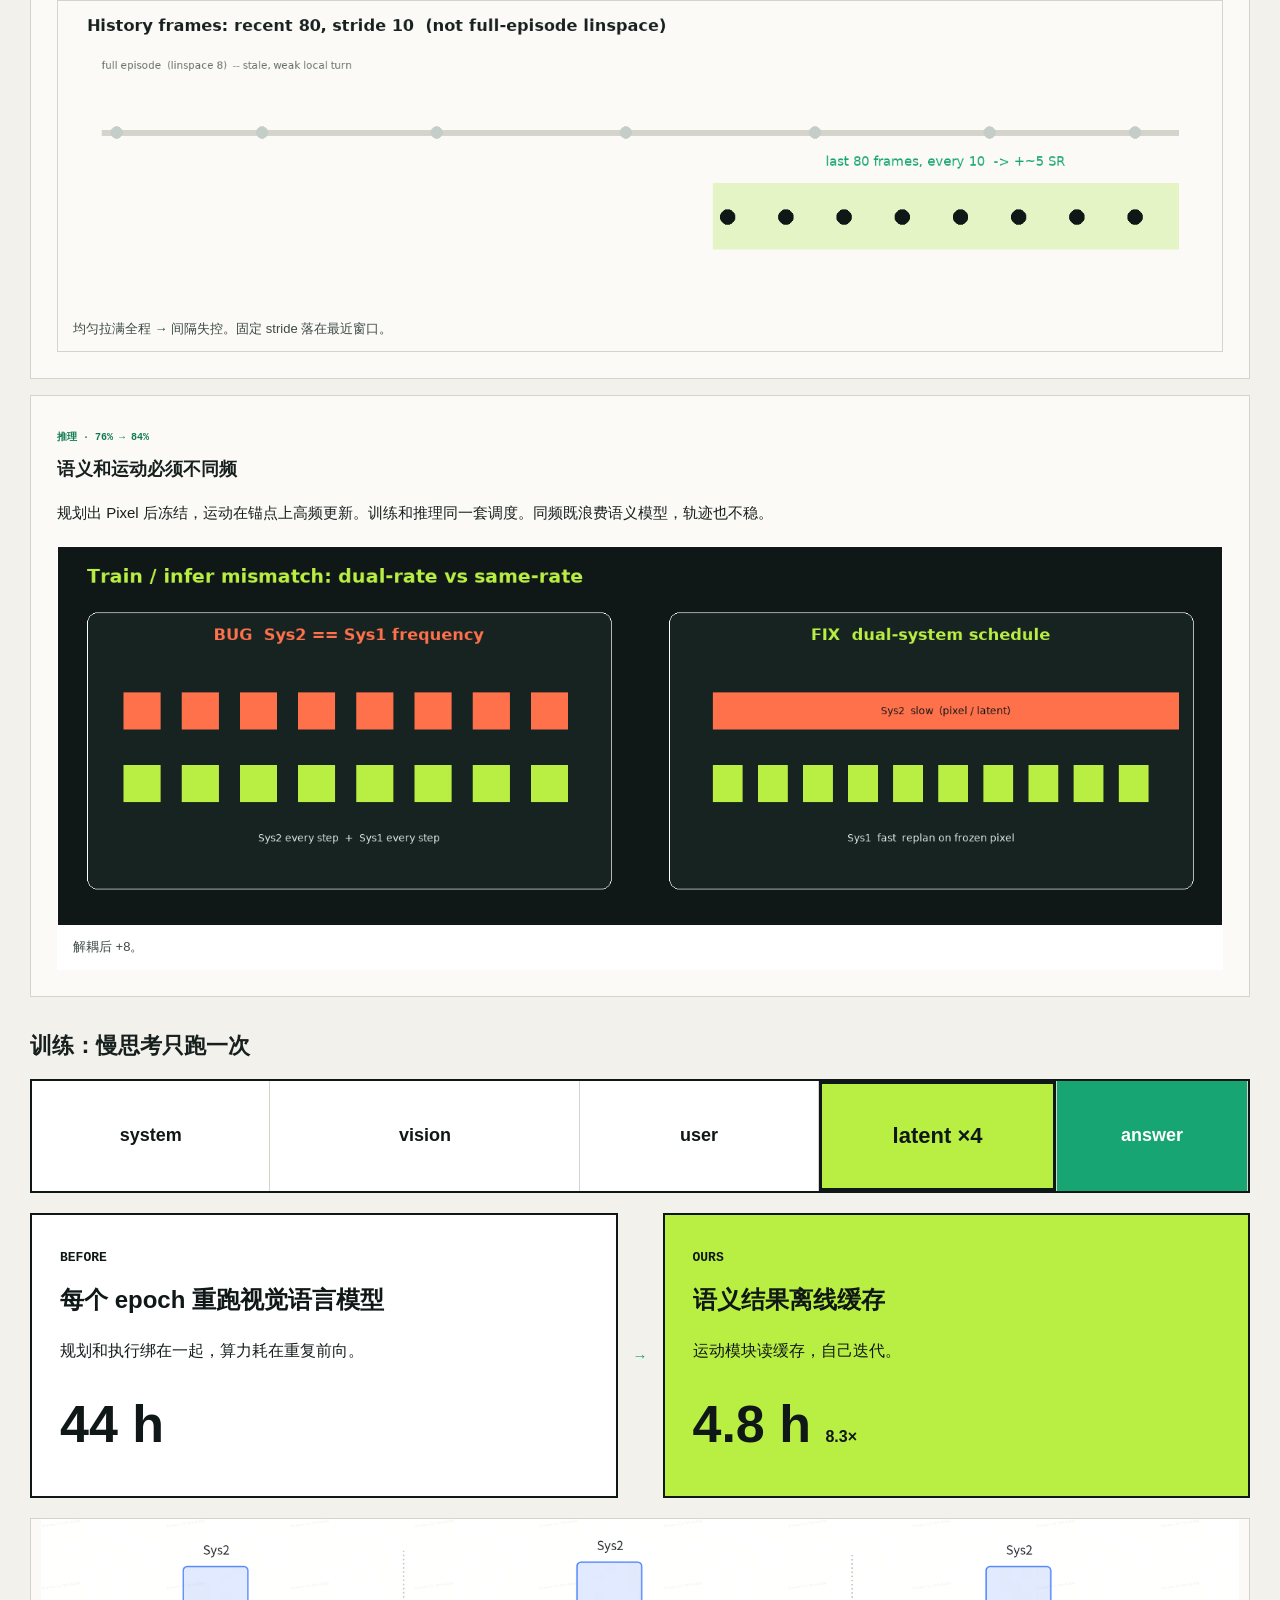
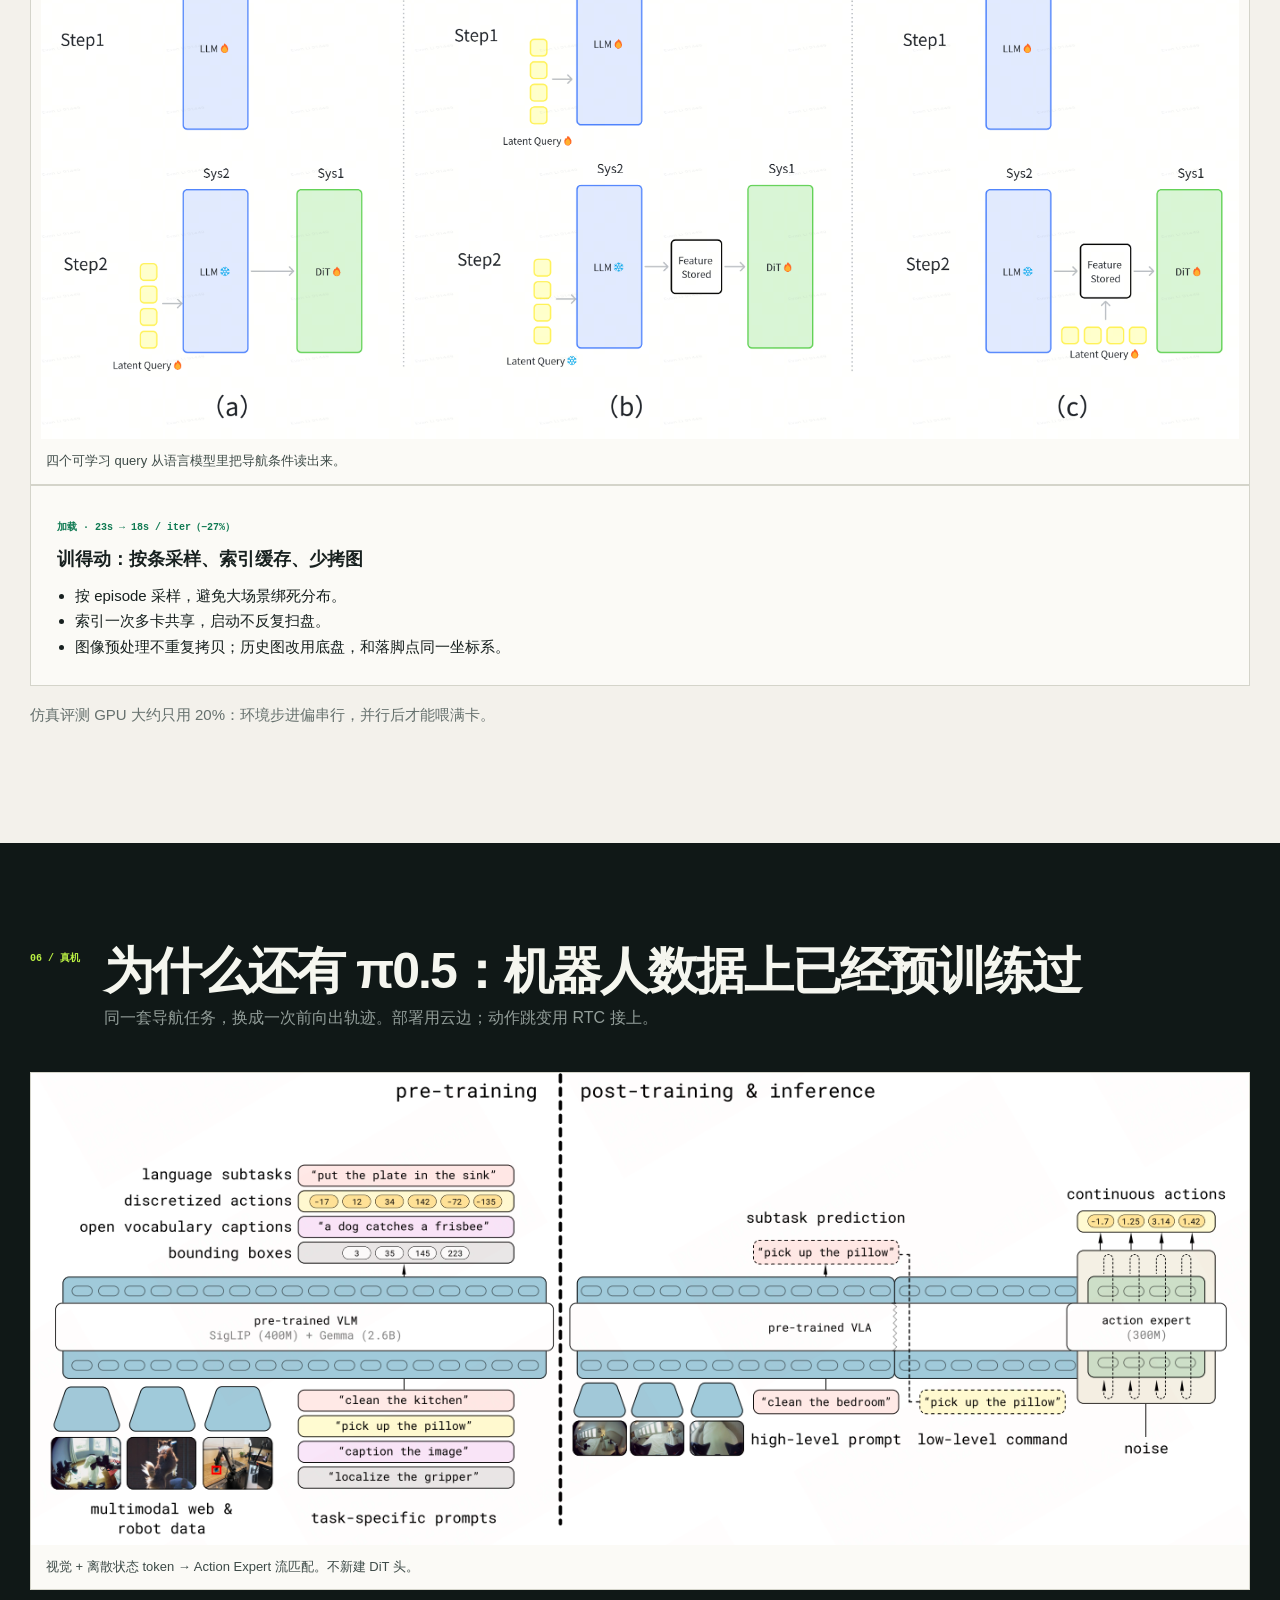
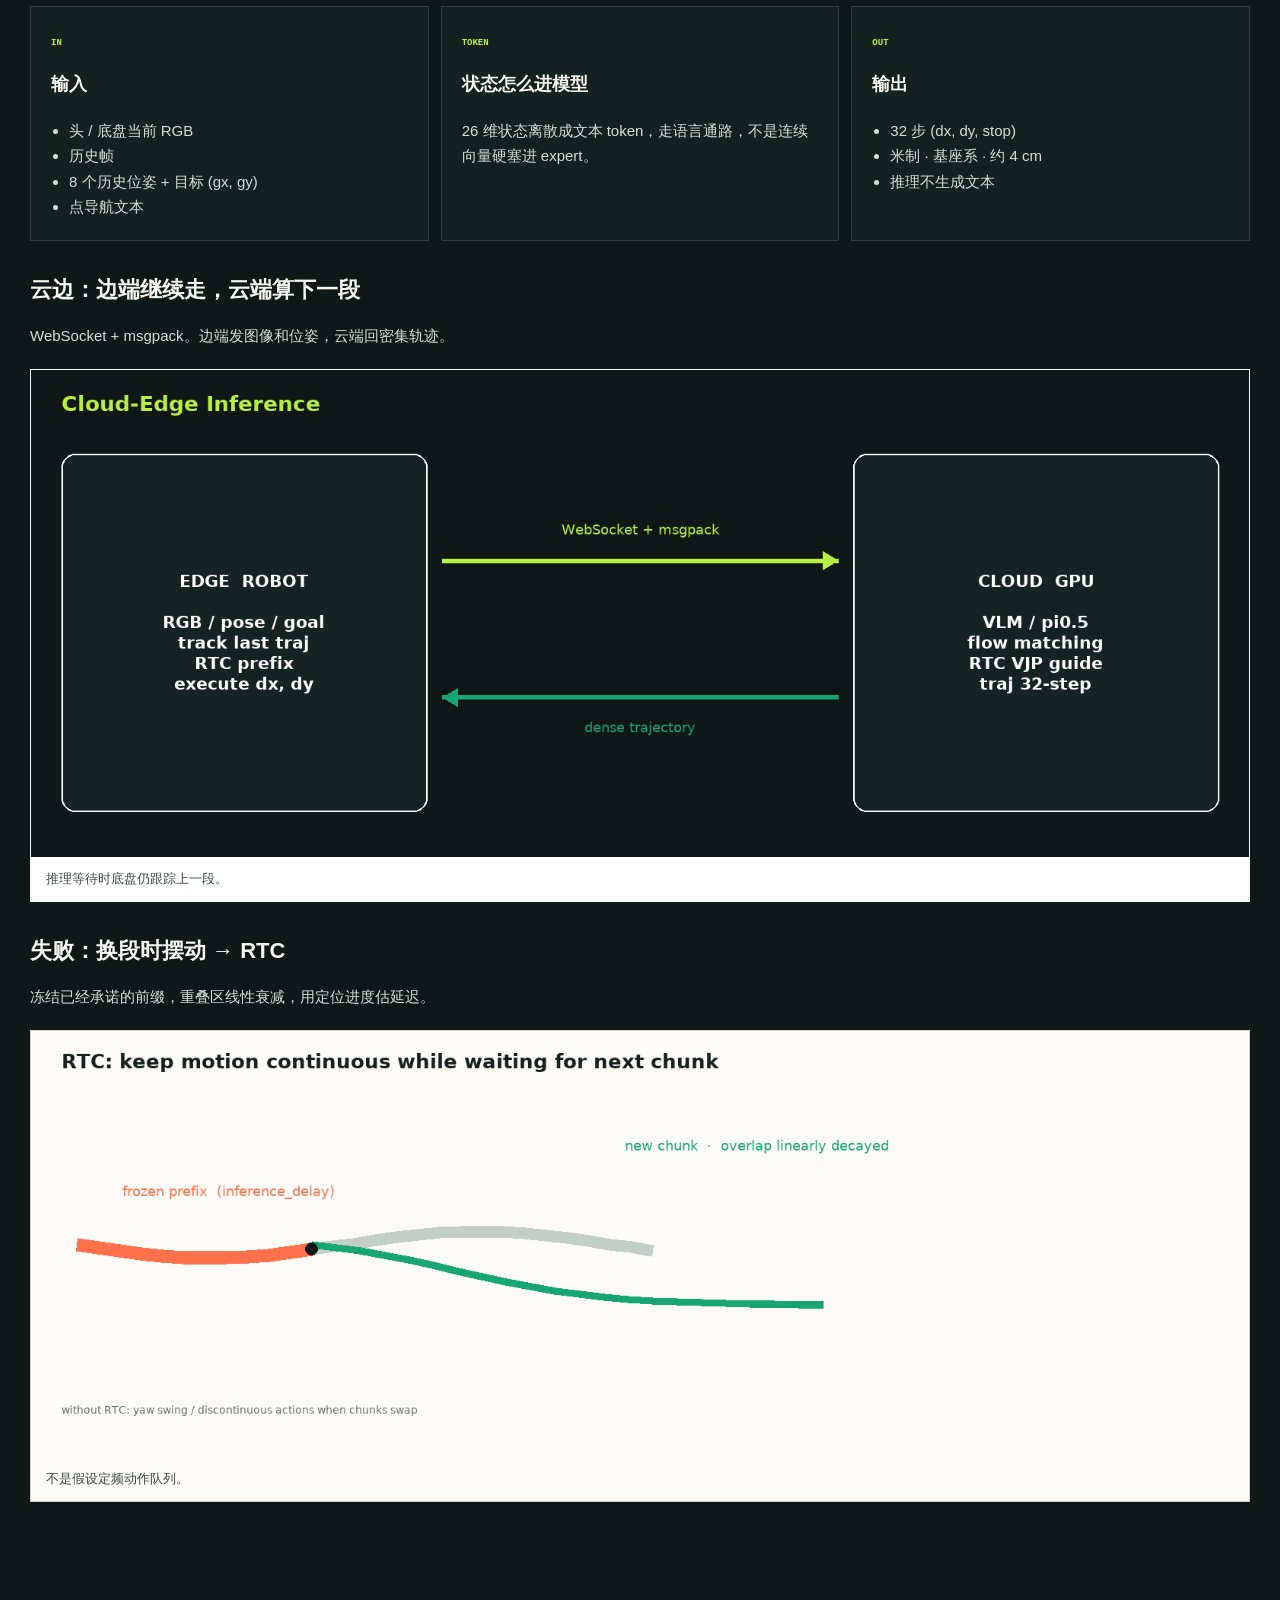
==== commit 2a252b68: "按演讲线重排 DualNav：问题、方案、语义、运动、调度、真机、下一步、结果。 Co-authored-by: Cursor <cursoragent@cursor.com>" ====
--- a/zbl-navigation/index.html
+++ b/zbl-navigation/index.html
@@ -3,7 +3,7 @@
 <head>
   <meta charset="utf-8">
   <meta name="viewport" content="width=device-width,initial-scale=1">
-  <meta name="description" content="DualNav / π0.5-nav：Pixel Goal 连接视觉语言推理与连续轨迹执行">
+  <meta name="description" content="DualNav：用 Pixel Goal 把语义规划接到连续轨迹。问题驱动的导航底座。">
   <title>DualNav · 通用具身导航底座</title>
   <link rel="stylesheet" href="style.css">
 </head>
@@ -11,15 +11,14 @@
   <header class="site-head">
     <a class="brand" href="#top"><i></i> DUALNAV</a>
     <nav>
-      <a href="#why">WHY</a>
-      <a href="#system">SYSTEM</a>
-      <a href="#innovation">DESIGN</a>
-      <a href="#labeling">DATA</a>
-      <a href="#dualnav">DUALNAV</a>
-      <a href="#pi05">PI0.5</a>
-      <a href="#multicam">CAM</a>
-      <a href="#results">RESULTS</a>
-      <a href="#demos">DEMOS</a>
+      <a href="#problem">问题</a>
+      <a href="#system">方案</a>
+      <a href="#semantic">语义</a>
+      <a href="#motion">运动</a>
+      <a href="#schedule">调度</a>
+      <a href="#robot">真机</a>
+      <a href="#next">下一步</a>
+      <a href="#proof">结果</a>
     </nav>
     <button class="present-btn" id="presentBtn">演示模式</button>
   </header>
@@ -27,11 +26,11 @@
   <main id="top">
     <section class="hero chapter">
       <div class="hero-copy">
-        <span class="eyebrow">CAMERA-ONLY · BEV · PIXEL GOAL</span>
+        <span class="eyebrow">一条线讲完：问题 → 接口 → 迭代 → 真机</span>
         <h1>听懂任务，<br><em>也知道往哪走。</em></h1>
-        <p class="lead">点导航 · 物体导航 · 指令跟随。给面试官讲清楚：我做了什么、为什么这么做、数字从哪来。机器人输入只有：<b>RGB</b>、<b>定位 / 目标点</b>、<b>文本</b>。</p>
-        <div class="hero-route"><span>语言任务</span><i>→</i><span>Pixel Goal</span><i>→</i><span>连续轨迹</span></div>
-        <a class="button primary" href="#system">进入系统设计 ↓</a>
+        <p class="lead">我做的是相机-only 导航底座。输入只有 <b>RGB</b>、<b>定位 / 目标点</b>、<b>文本</b>。上层拆任务，这里统一走点导航、物体导航、指令跟随。</p>
+        <div class="hero-route"><span>语言</span><i>→</i><span>Pixel Goal</span><i>→</i><span>连续轨迹</span></div>
+        <a class="button primary" href="#problem">按这条线往下讲 ↓</a>
       </div>
       <div class="hero-stage">
         <div class="scope"><small>HARD CASE · BEV</small><b>LONG-HORIZON NAV</b></div>
@@ -39,161 +38,135 @@
           <source src="assets/0043-web.mp4" type="video/mp4">
           <source src="assets/0043.mp4" type="video/mp4">
         </video>
-        <div class="mode-list"><span>RGB</span><span>POSE / GOAL</span><span>INSTRUCTION</span><span>NO LiDAR</span></div>
-      </div>
-      <figure class="asset-figure dark hero-input"><img src="assets/robot_inputs.png" alt="机器人输入：RGB、定位、目标文本"><figcaption>观测约束：RGB + 定位/目标点 + 文本指令。</figcaption></figure>
-      <div class="metrics-strip"><div><b>84%</b><span>双系统推理修正</span></div><div><b>78%</b><span>碰撞距 10 cm</span></div><div><b>72%</b><span>Pixel Traj · 500ep</span></div><div><b>−27%</b><span>DataLoader 23→18 s/it</span></div></div>
-    </section>
-
-    <section class="chapter" id="why">
-      <div class="section-head"><span>01 / WHY</span><div><h2>极限不在“走不到”</h2><p>而在换任务、换本体就要重做接口。</p></div></div>
+        <div class="mode-list"><span>RGB</span><span>POSE / GOAL</span><span>TEXT</span><span>NO LiDAR</span></div>
+      </div>
+      <ol class="talk-agenda">
+        <li><b>01</b><span>问题与输入</span></li>
+        <li><b>02</b><span>大小脑 + Pixel</span></li>
+        <li><b>03</b><span>语义怎么会导航</span></li>
+        <li><b>04</b><span>运动怎么不撞</span></li>
+        <li><b>05</b><span>记忆、调度、训练</span></li>
+        <li><b>06</b><span>真机与下一步</span></li>
+      </ol>
+      <figure class="asset-figure dark hero-input"><img src="assets/robot_inputs.png" alt="机器人输入"><figcaption>约束先说清：没有地图、没有激光。</figcaption></figure>
+    </section>
+
+    <section class="chapter" id="problem">
+      <div class="section-head"><span>01 / 问题</span><div><h2>难的不是“走得到”</h2><p>是换任务、换本体就要重做接口。所以先定一句话：所有任务都交到同一个视觉目标上。</p></div></div>
       <div class="limit-grid">
-        <article><small>01</small><h3>任务泛化</h3><p>坐标规划无法统一“最近的椅子 / 过走廊后左转”。</p></article>
-        <article><small>02</small><h3>语义探索</h3><p>目标出视野 = 推断该去哪找，不是纯搜路。</p></article>
-        <article><small>03</small><h3>跨本体</h3><p>Pixel Goal 落在图像，比直接控轮更接近本体无关接口。</p></article>
-        <article><small>04</small><h3>低传感器</h3><p>相机完成语义 + 决策，降地图 / 激光 / 标定成本。</p></article>
+        <article><small>任务</small><h3>目标形态不统一</h3><p>坐标、物体名、一句话指令，传统规划各接一套。</p></article>
+        <article><small>探索</small><h3>目标经常不在视野里</h3><p>要推断该去哪找，不是纯搜路。</p></article>
+        <article><small>本体</small><h3>直接控轮绑死机器人</h3><p>像素里的目标更接近跨本体接口。</p></article>
+        <article><small>传感</small><h3>只靠相机</h3><p>降地图、激光、精密标定成本。</p></article>
       </div>
     </section>
 
     <section class="chapter tint" id="system">
-      <div class="section-head"><span>02 / SYSTEM</span><div><h2>大小脑：慢规划 + 快执行</h2><p>语义要看得远；运动要反应快。中间接口：Pixel Goal + Latent Goal。</p></div></div>
+      <div class="section-head"><span>02 / 方案</span><div><h2>慢规划，快执行，中间只交 Pixel Goal</h2><p>语义要看得远；运动要反应快。显式像素可检查，隐式 latent 补容量。</p></div></div>
       <div class="brain-layout">
-        <div class="brain-card sys2"><span>SYSTEM–2 · SLOW</span><h3>语义大脑</h3><p>指令 · 历史 · 当前视觉 → 方位 / 探索方向。</p><div class="tags"><i>VLM</i><i>History</i><i>Pixel</i></div></div>
-        <div class="bridge"><small>EXPLICIT</small><b>PIXEL GOAL</b><span>( u, v )</span><i>+</i><small>IMPLICIT</small><b>LATENT GOAL</b><span>4 queries</span></div>
-        <div class="brain-card sys1"><span>SYSTEM–1 · FAST</span><h3>运动小脑</h3><p>连续轨迹 · 局部避障 · 本体动力学。</p><div class="tags"><i>DiT</i><i>Depth</i><i>Traj</i></div></div>
-      </div>
-      <figure class="asset-figure dark"><img src="assets/架构图参考_dualvln.png" alt="DualVLN 大小脑架构"><figcaption>Sys2 出显式/隐式目标，Sys1 落成可执行轨迹。</figcaption></figure>
-    </section>
-
-    <section class="chapter" id="innovation">
-      <div class="section-head"><span>03 / DESIGN</span><div><h2>三个设计，让 VLM 真正“会导航”</h2><p>问题驱动：打转、输出空间混乱、近场看不见脚边。</p></div></div>
+        <div class="brain-card sys2"><span>SLOW · 语义</span><h3>大脑</h3><p>指令 · 历史 · 当前画面 → 往哪走、要不要转。</p><div class="tags"><i>VLM</i><i>History</i><i>Pixel</i></div></div>
+        <div class="bridge"><small>EXPLICIT</small><b>PIXEL GOAL</b><span>( u, v )</span><i>+</i><small>IMPLICIT</small><b>LATENT ×4</b></div>
+        <div class="brain-card sys1"><span>FAST · 运动</span><h3>小脑</h3><p>连续轨迹 · 局部避障 · 按真实车体走。</p><div class="tags"><i>DiT</i><i>Depth</i><i>Traj</i></div></div>
+      </div>
+      <figure class="asset-figure dark"><img src="assets/架构图参考_dualvln.png" alt="大小脑架构"><figcaption>后面所有迭代都挂在这两端：语义输出对不对，运动贴不贴障。</figcaption></figure>
+    </section>
+
+    <section class="chapter" id="semantic">
+      <div class="section-head"><span>03 / 语义</span><div><h2>先让模型“会导航”，再谈标注怎么来</h2><p>三件事：别打转、所有任务同一像素、头看物体底盘定脚。然后自动标，并改掉最远点贴墙。</p></div></div>
       <div class="design-stack">
         <article class="feature reverse">
-          <div class="feature-no">A</div>
+          <div class="feature-no">1</div>
           <div>
-            <span class="eyebrow">FAILURE FIRST</span>
-            <h3>原地打转 / 左右摆动 → 先前进，再转向</h3>
-            <p>目标已在视野内仍左右扫、原地转。约束：<b>可见点优先前进</b>；看不见才转向哨兵；&lt;1 m STOP。</p>
+            <span class="eyebrow">失败：原地打转</span>
+            <h3>可见就前进，看不见才转</h3>
+            <p>目标已在画面里仍左右扫。先验：可见点优先前进；出视野才转向；&lt;1 m 停止。仿真里再加后处理：转过了且目标可见 → 强制走运动模块。</p>
             <div class="priority"><span>VISIBLE → FORWARD</span><i>›</i><span>OUT OF VIEW → TURN</span><i>›</i><span>&lt; 1 m → STOP</span></div>
             <video class="issue-video" controls muted preload="metadata"><source src="assets/2azQ1b91cZZ_0044.mp4" type="video/mp4"></video>
-            <small class="issue-video-note">失败：振荡打转 → Prompt 先验 + 仿真后处理。</small>
-            <figure class="asset-figure inner"><img src="assets/spin_postprocess.png" alt="打转后处理"><figcaption>PointNav：过度旋转且目标已在视野内 → 强制 Sys1 推进，不再让 Sys2 发 TURN。</figcaption></figure>
+            <figure class="asset-figure inner"><img src="assets/spin_postprocess.png" alt="打转后处理"><figcaption>Prompt 约束方向；后处理兜底推进。</figcaption></figure>
           </div>
         </article>
         <article class="feature">
-          <div class="feature-no">B</div>
+          <div class="feature-no">2</div>
           <div>
-            <span class="eyebrow">UNIFIED OUTPUT</span>
-            <h3>所有任务，统一输出 Pixel Goal</h3>
-            <p>VLM 对像素方位强于机器人坐标。640×480 显式坐标系。点 / 物 / 指令都回归同一个 (u, v)。离散动作信息量低；纯 latent 不可解释。</p>
-            <div class="prompt"><code>[PointNav] Return exactly one pixel goal (u, v).<br>Prefer FORWARD … farthest navigable pixel.<br>(0,240) LEFT · (639,240) RIGHT · (320,479) STOP</code></div>
-            <figure class="asset-figure inner"><img src="assets/对比不同输出形式的影响.png" alt="不同输出形式对比"><figcaption>Pixel Goal = 可解释锚点；Latent = 高容量条件。两者一起用。</figcaption></figure>
+            <span class="eyebrow">接口</span>
+            <h3>点 / 物 / 指令，都出同一个 (u, v)</h3>
+            <p>VLM 对像素方位强于机器人坐标。离散动作信息量低；纯 latent 没法检查。两者一起用。</p>
+            <div class="prompt"><code>[PointNav] Return exactly one pixel goal (u, v).<br>Prefer FORWARD … (0,240) LEFT · (639,240) RIGHT · (320,479) STOP</code></div>
+            <figure class="asset-figure inner"><img src="assets/对比不同输出形式的影响.png" alt="输出形式对比"><figcaption>Pixel = 可解释锚点；Latent = 高容量条件。</figcaption></figure>
           </div>
         </article>
         <article class="feature reverse">
-          <div class="feature-no">C</div>
+          <div class="feature-no">3</div>
           <div>
-            <span class="eyebrow">DUAL CAMERA</span>
+            <span class="eyebrow">观测</span>
             <h3>头看语义，底盘定落脚点</h3>
-            <p>头：高处物体。底盘：近场障碍 / 可行走。Pixel 坐标输出在底盘图。</p>
-            <div class="conversation"><span>&lt;instruction&gt;</span><span>&lt;history × 8&gt;</span><span>head-view</span><b>chassis (u,v)</b></div>
+            <p>头：高处物体。底盘：近场障碍和可行走。像素坐标出在底盘图上。</p>
+            <div class="conversation"><span>instruction</span><span>history</span><span>head</span><b>chassis → (u,v)</b></div>
           </div>
         </article>
       </div>
-    </section>
-
-    <section class="chapter tint" id="labeling">
-      <div class="section-head"><span>04 / DATA</span><div><h2>仿真轨迹 → Pixel Goal 自动标注</h2><p>位姿 + 深度 + 未来轨迹。无需逐帧点击。</p></div></div>
-      <div class="pipeline"><div><small>INPUT</small><b>Pose + RGB + Depth</b></div><i>→</i><div><small>LOOK AHEAD</small><b>未来 200 步</b></div><i>→</i><div><small>PROJECT</small><b>投影底盘图</b></div><i>→</i><div><small>FILTER</small><b>深度去遮挡</b></div><i>→</i><div><small>LABEL</small><b>最远可见 Pixel</b></div></div>
-      <figure class="asset-figure"><img src="assets/montage_label_steps.jpg" alt="PointNav 标注"><figcaption>PointNav：轨迹全不可见 → 离散动作映射为转向 / STOP 哨兵。</figcaption></figure>
-      <figure class="asset-figure"><img src="assets/object_point_montage_label_steps.jpg" alt="ObjectNav 标注"><figcaption>ObjectNav：可见投 3D 物体；不可见退化为最远可见点，继续探索。</figcaption></figure>
-      <h3 class="subresult">失败：最远点贴墙 → 中心点与像素轨迹</h3>
-      <p class="kw">最远可见点常贴障碍边缘。中心点、再加像素轨迹，是同一问题的两级约束。</p>
+
+      <h3 class="subresult">标注：轨迹投影出来，不靠手点</h3>
+      <p class="kw">位姿 + 深度 + 未来轨迹 → 投影到底盘图 → 去掉遮挡。</p>
+      <div class="pipeline"><div><small>INPUT</small><b>Pose + RGB + Depth</b></div><i>→</i><div><small>LOOK AHEAD</small><b>未来 200 步</b></div><i>→</i><div><small>PROJECT</small><b>投影底盘图</b></div><i>→</i><div><small>FILTER</small><b>深度去遮挡</b></div><i>→</i><div><small>LABEL</small><b>Pixel Goal</b></div></div>
+      <figure class="asset-figure"><img src="assets/montage_label_steps.jpg" alt="PointNav 标注"><figcaption>点导航：轨迹全不可见时，动作映射成转向 / 停止哨兵。</figcaption></figure>
+      <figure class="asset-figure"><img src="assets/object_point_montage_label_steps.jpg" alt="ObjectNav 标注"><figcaption>物体导航：看见就投 3D 物体；看不见就继续用最远可见点探索。</figcaption></figure>
+
+      <h3 class="subresult">失败：最远可见点贴墙</h3>
+      <p class="kw">最远点常落在障碍边缘。先改中心点，再约束整条像素轨迹。只给最终点 53%，3 m 局部点 59% —— 远程终点不够。</p>
       <div class="table-wrap"><table>
-        <caption>Pixel 监督怎么改、涨多少</caption>
-        <thead><tr><th>模块</th><th>改动</th><th>SR</th><th>场景</th></tr></thead>
+        <caption>语义监督这条线怎么涨</caption>
+        <thead><tr><th>失败</th><th>改动</th><th>SR</th></tr></thead>
         <tbody>
-          <tr><td>Pixel Goal</td><td>最远可见 → 中心 pixel</td><td><b>50% → 61%</b></td><td>显著</td></tr>
-          <tr><td>Pixel Goal</td><td>仅中间点（500 ep）</td><td>68%</td><td>—</td></tr>
-          <tr class="ours"><td>Pixel Traj</td><td>可见自由空间采样整条像素轨迹</td><td><b>65% → 72%</b></td><td>500 测试集</td></tr>
+          <tr><td>最远点贴障</td><td>改为中心 pixel</td><td><b>50% → 61%</b></td></tr>
+          <tr><td>只监督一个点仍偏</td><td>仅中间点（500 ep）</td><td>68%</td></tr>
+          <tr class="ours"><td>可通行带没学到</td><td>Pixel Traj：可见自由空间采样</td><td><b>65% → 72%</b></td></tr>
         </tbody>
       </table></div>
-      <figure class="asset-figure"><img src="assets/pixel_traj_why.png" alt="Pixel Traj 动机"><figcaption>最远可见 ≠ 可通行中心。Pixel Traj 约束整条像素轨迹。</figcaption></figure>
-      <p class="kw">仿真 final point 通过率 <b>53%</b>，与 3 m local point <b>59%</b> 接近 → 远程终点单独不够，需要局部点。</p>
-    </section>
-
-    <section class="chapter" id="dualnav">
-      <div class="section-head"><span>05 / DUALNAV</span><div><h2>每个改进对应一类失败</h2><p>加载、历史、碰撞、本体尺寸。先看见失败，再改系统。</p></div></div>
-
+      <figure class="asset-figure"><img src="assets/pixel_traj_why.png" alt="Pixel Traj"><figcaption>最远可见 ≠ 可通行中心。</figcaption></figure>
+    </section>
+
+    <section class="chapter tint" id="motion">
+      <div class="section-head"><span>04 / 运动</span><div><h2>按真实车体走，这条链是累加出来的</h2><p>窄道卡门 → 历史进运动 → 深度碰障 → 参考路径 → 把安全距离收紧。数字挂在同一次评测链上。</p></div></div>
       <div class="table-wrap"><table>
-        <caption>失败 → 改动 → 成功率</caption>
+        <caption>运动这条线怎么涨</caption>
         <thead><tr><th>失败</th><th>改动</th><th>SR</th><th>场景</th></tr></thead>
         <tbody>
-          <tr><td>转弯摆动</td><td>历史位姿 + 语义条件进运动模块</td><td><b>54% → 56%</b></td><td>转弯</td></tr>
+          <tr><td>转弯摆动</td><td>历史位姿 + 语义条件进运动</td><td><b>54% → 56%</b></td><td>转弯</td></tr>
           <tr><td>大弯擦障</td><td>深度碰撞约束</td><td><b>56% → 64%</b></td><td>大弯</td></tr>
-          <tr><td>复杂分叉选错</td><td>每 3 m 一个参考点</td><td><b>64% → 66%</b></td><td>复杂场景</td></tr>
+          <tr><td>分叉选错</td><td>每 3 m 一个参考点</td><td><b>64% → 66%</b></td><td>复杂场景</td></tr>
           <tr class="ours"><td>贴障碍过近</td><td>安全距离 30 cm → 10 cm</td><td><b>66% → 78%</b></td><td>近障</td></tr>
-          <tr><td>历史间隔不对</td><td>最近 80 帧、每 10 帧一张（对照：起点到当前均匀 8 帧）</td><td><b>~+5</b></td><td>局部记忆</td></tr>
-          <tr class="ours"><td>规划与执行同频</td><td>慢规划 + 快执行解耦</td><td><b>76% → 84%</b></td><td>长时执行</td></tr>
         </tbody>
       </table></div>
 
       <article class="improve">
-        <span>失败：转弯摆动 · 54%→56%</span>
-        <h3>历史位姿进运动模块</h3>
-        <p>没有近期怎么走过来的，弯道里会左右扫。先把历史位姿和语义条件接进去，转弯 +2。</p>
-      </article>
-
-      <article class="improve">
-        <span>失败：历史间隔不对 · ~+5</span>
-        <h3>按固定间隔取最近历史，不要从起点拉满均匀采样</h3>
-        <p>对照过两种做法：<b>从起点到当前均匀抽 8 帧</b>（路一长，间隔被拉稀，刚转过的弯几乎看不到）；<b>只看最近一段时间，按固定间隔取帧</b>。实验结论：最近 <b>80 帧、每隔 10 帧一张</b>（8 张），约 +5。要的是「刚才走过的局部」，不是把整段压成 8 个点。</p>
-        <figure class="asset-figure"><img src="assets/history_sample.png" alt="历史抽帧实验"><figcaption>均匀拉满全程 → 间隔失控。固定 stride 落在最近 80 帧上。</figcaption></figure>
-      </article>
-
-      <article class="improve">
-        <span>失败：大弯擦障 · 56%→64%</span>
-        <h3>用深度约束轨迹，不把深度当成第二套地图</h3>
-        <p>底盘深度变成鸟瞰点云，预测路点离障碍过近就惩罚。大弯提升最明显。仍会偶发倒退轨迹。</p>
-        <figure class="asset-figure"><img src="assets/depth_collision_flow.png" alt="深度碰撞损失流程"><figcaption>安全距离再从 30 cm 收到 10 cm：66%→78%。</figcaption></figure>
-      </article>
-
-      <article class="improve">
-        <span>失败：分叉选错 · 64%→66%</span>
-        <h3>每 3 m 一个参考点，只给方向</h3>
-        <p>复杂路口单靠当前画面容易选错支路。稀疏参考点不绑死轨迹。只给最终点通过率 53%，3 m 局部点 59%。</p>
-      </article>
-
-      <article class="improve">
-        <span>失败：规划执行绑死 · 76%→84%</span>
-        <h3>大脑慢、小脑快</h3>
-        <p>语义规划出 Pixel Goal 后冻结；运动模块在锚点上高频更新。训练与推理同一套调度。</p>
-        <figure class="asset-figure dark"><img src="assets/dual_rate_infer.png" alt="双系统推理频率"><figcaption>同频既浪费语义模型，轨迹也不稳。解耦后 +8。</figcaption></figure>
-      </article>
-
-      <article class="improve">
-        <span>失败：训练吞吐低 · 23s → 18s / iter（−27%）</span>
-        <h3>加载：按条采样、缓存、少拷图</h3>
-        <ul class="kw">
-          <li><b>按 episode 采样</b>，避免大场景把数据分布绑死。</li>
-          <li><b>索引一次、多卡共享</b>，启动不再反复扫盘。</li>
-          <li><b>图像预处理不重复拷贝</b>，读图路径合并。</li>
-          <li><b>历史图改用底盘</b>，和落脚点、近场障碍同一坐标系。</li>
-        </ul>
-      </article>
-
-      <article class="improve">
-        <span>失败：窄道卡门</span>
-        <h3>按真实 footprint 评测 · 约 0.6 × 0.8 m</h3>
-        <figure class="asset-figure"><img src="assets/robot_footprint.jpg" alt="机器人 footprint"><figcaption>矩形包络决定擦边。圆形障碍模型不能直接对比。</figcaption></figure>
-      </article>
-
+        <span>车体</span>
+        <h3>先承认 footprint：约 0.6 × 0.8 m</h3>
+        <p>点导航的硬点是过窄通道。圆形障碍模型不能直接对比。</p>
+        <figure class="asset-figure"><img src="assets/robot_footprint.jpg" alt="footprint"><figcaption>矩形包络决定擦边。</figcaption></figure>
+      </article>
+      <article class="improve">
+        <span>54% → 56%</span>
+        <h3>运动模块要看见“刚怎么走过来”</h3>
+        <p>没有近期位姿和语义条件，弯里左右扫。先接上，转弯 +2。</p>
+      </article>
+      <article class="improve">
+        <span>56% → 64%</span>
+        <h3>深度只用来罚碰撞，不当第二套地图</h3>
+        <p>底盘深度变鸟瞰点云，路点离障过近就惩罚。大弯最明显。仍会偶发倒退。</p>
+        <figure class="asset-figure"><img src="assets/depth_collision_flow.png" alt="碰撞损失"><figcaption>再把安全距离 30→10 cm：66%→78%。</figcaption></figure>
+      </article>
+      <article class="improve">
+        <span>64% → 66%</span>
+        <h3>复杂路口：每 3 m 给一个方向点</h3>
+        <p>不绑死轨迹。只给最终点不够，局部点才接近能过。</p>
+      </article>
       <div class="issue-grid">
         <article>
-          <span>失败：轨迹外凸撞障</span>
-          <h3>Bezier 收尖角</h3>
-          <p>平滑拐点与局部外凸。</p>
-          <img class="collision-figure" src="assets/bezier_example.jpg" alt="Bezier 轨迹优化">
+          <span>后处理</span>
+          <h3>Bezier 收外凸</h3>
+          <p>拐点外凸会刮障。</p>
+          <img class="collision-figure" src="assets/bezier_example.jpg" alt="Bezier">
         </article>
         <article>
           <span>基座</span>
@@ -202,114 +175,126 @@
           <div class="model-row"><b>4B</b><em>开源常用</em><strong>76%</strong></div>
         </article>
       </div>
-
-      <h3 class="subresult">真机上仍在攻的三类失败</h3>
+    </section>
+
+    <section class="chapter" id="schedule">
+      <div class="section-head"><span>05 / 调度</span><div><h2>记忆按间隔取；大脑慢、小脑快；语义只算一次</h2><p>前面把“往哪走、别撞”做对。这里解决：历史怎么用、推理频率、训练怎么扛得住。</p></div></div>
+
+      <article class="improve">
+        <span>历史 · ~+5</span>
+        <h3>不要从起点均匀抽满 8 帧</h3>
+        <p>路一长，间隔被拉稀，刚转的弯看不见。对照实验：<b>最近 80 帧、每隔 10 帧一张</b>（固定间隔），约 +5。要的是刚才走过的局部。</p>
+        <figure class="asset-figure"><img src="assets/history_sample.png" alt="历史间隔"><figcaption>均匀拉满全程 → 间隔失控。固定 stride 落在最近窗口。</figcaption></figure>
+      </article>
+
+      <article class="improve">
+        <span>推理 · 76% → 84%</span>
+        <h3>语义和运动必须不同频</h3>
+        <p>规划出 Pixel 后冻结，运动在锚点上高频更新。训练和推理同一套调度。同频既浪费语义模型，轨迹也不稳。</p>
+        <figure class="asset-figure dark"><img src="assets/dual_rate_infer.png" alt="双频推理"><figcaption>解耦后 +8。</figcaption></figure>
+      </article>
+
+      <h3 class="subresult">训练：慢思考只跑一次</h3>
+      <div class="token-sequence"><span>system</span><span>vision</span><span>user</span><b>latent ×4</b><em>answer</em></div>
+      <div class="train-compare">
+        <div><span>BEFORE</span><h3>每个 epoch 重跑视觉语言模型</h3><p>规划和执行绑在一起，算力耗在重复前向。</p><strong>44 h</strong></div>
+        <i>→</i>
+        <div class="after"><span>OURS</span><h3>语义结果离线缓存</h3><p>运动模块读缓存，自己迭代。</p><strong>4.8 h <small>8.3×</small></strong></div>
+      </div>
+      <figure class="asset-figure latent-query-figure"><img src="assets/latent_query_method.png" alt="Latent query"><figcaption>四个可学习 query 从语言模型里把导航条件读出来。</figcaption></figure>
+
+      <article class="improve">
+        <span>加载 · 23s → 18s / iter（−27%）</span>
+        <h3>训得动：按条采样、索引缓存、少拷图</h3>
+        <ul class="kw">
+          <li>按 episode 采样，避免大场景绑死分布。</li>
+          <li>索引一次多卡共享，启动不反复扫盘。</li>
+          <li>图像预处理不重复拷贝；历史图改用底盘，和落脚点同一坐标系。</li>
+        </ul>
+      </article>
+      <p class="kw">仿真评测 GPU 大约只用 20%：环境步进偏串行，并行后才能喂满卡。</p>
+    </section>
+
+    <section class="chapter tint" id="robot">
+      <div class="section-head"><span>06 / 真机</span><div><h2>为什么还有 π0.5：机器人数据上已经预训练过</h2><p>同一套导航任务，换成一次前向出轨迹。部署用云边；动作跳变用 RTC 接上。</p></div></div>
+      <figure class="asset-figure"><img src="assets/pi05_structure.png" alt="π0.5"><figcaption>视觉 + 离散状态 token → Action Expert 流匹配。不新建 DiT 头。</figcaption></figure>
+      <div class="io-grid">
+        <article><span>IN</span><h3>输入</h3><ul><li>头 / 底盘当前 RGB</li><li>历史帧</li><li>8 个历史位姿 + 目标 (gx, gy)</li><li>点导航文本</li></ul></article>
+        <article><span>TOKEN</span><h3>状态怎么进模型</h3><p>26 维状态离散成文本 token，走语言通路，不是连续向量硬塞进 expert。</p></article>
+        <article><span>OUT</span><h3>输出</h3><ul><li>32 步 (dx, dy, stop)</li><li>米制 · 基座系 · 约 4 cm</li><li>推理不生成文本</li></ul></article>
+      </div>
+      <h3 class="subresult">云边：边端继续走，云端算下一段</h3>
+      <p class="kw">WebSocket + msgpack。边端发图像和位姿，云端回密集轨迹。</p>
+      <figure class="asset-figure dark"><img src="assets/cloud_edge_ws.png" alt="云边"><figcaption>推理等待时底盘仍跟踪上一段。</figcaption></figure>
+      <h3 class="subresult">失败：换段时摆动 → RTC</h3>
+      <p class="kw">冻结已经承诺的前缀，重叠区线性衰减，用定位进度估延迟。</p>
+      <figure class="asset-figure"><img src="assets/rtc_continuity.png" alt="RTC"><figcaption>不是假设定频动作队列。</figcaption></figure>
+    </section>
+
+    <section class="chapter" id="next">
+      <div class="section-head"><span>07 / 下一步</span><div><h2>真机还卡在三类失败；环视是下一接口</h2><p>过近、转弯撞、多路选错。相机从双目扩到环视时，Pixel Goal 怎么标、转弯谁来出，要先定。</p></div></div>
       <div class="solve">
         <div><b>避障过近</b><p>数据里放大本体宽度</p></div>
         <div><b>转弯碰撞</b><p>深度进入碰撞约束</p></div>
         <div><b>多路选错</b><p>深度进模型 + 参考路径</p></div>
       </div>
-
-      <article class="improve">
-        <span>评测</span>
-        <h3>仿真并行：GPU 大约只用 20%</h3>
-        <p>环境步进偏串行。并行仿真后，评测才能喂满 GPU。</p>
-      </article>
-    </section>
-
-    <section class="chapter tint" id="training">
-      <div class="section-head"><span>06 / TRAINING</span><div><h2>慢思考只跑一次</h2><p>语义侧一次算出条件并缓存，运动侧单独迭代。</p></div></div>
-      <div class="token-sequence"><span>system</span><span>vision</span><span>user</span><b>latent ×4</b><em>answer</em></div>
-      <div class="train-compare">
-        <div><span>BEFORE</span><h3>每个 epoch 重跑视觉语言模型</h3><p>规划和执行绑在一起训，算力耗在重复前向上。</p><strong>44 h</strong></div>
-        <i>→</i>
-        <div class="after"><span>OURS</span><h3>语义结果离线缓存</h3><p>运动模块直接读缓存，自己迭代。</p><strong>4.8 h <small>8.3×</small></strong></div>
-      </div>
-      <figure class="asset-figure latent-query-figure"><img src="assets/latent_query_method.png" alt="Latent query"><figcaption>Query 主动从 VLM 读导航相关条件。</figcaption></figure>
-    </section>
-
-    <section class="chapter" id="pi05">
-      <div class="section-head"><span>07 / π0.5-NAV</span><div><h2>为什么用 π0.5</h2><p>主因：π 系列在机器人数据上已预训练。无需新建 DiT 头，一次前向出轨迹。</p></div></div>
-      <figure class="asset-figure"><img src="assets/pi05_structure.png" alt="π0.5 结构"><figcaption>PaliGemma prefix（视觉+离散 state token）→ Action Expert suffix（flow matching）。</figcaption></figure>
-      <div class="io-grid">
-        <article><span>IN</span><h3>输入</h3><ul><li>head RGB 当前</li><li>chassis RGB 当前</li><li>head 历史帧</li><li>state：8 历史位姿 + goal (gx,gy)</li><li>prompt：[PointNav] …</li></ul></article>
-        <article><span>TOKEN</span><h3>离散 state</h3><p>26 维 state 离散成文本 token，走语言模型通路（π0.5 原生），不是连续向量进 expert。</p></article>
-        <article><span>OUT</span><h3>输出</h3><ul><li>32 步 (dx, dy, stop)</li><li>米制 · 基座系 · ~4 cm 弧长</li><li>推理不生成文本</li></ul></article>
-      </div>
-      <h3 class="subresult">部署：云端协同</h3>
-      <p class="kw">协议：<b>WebSocket + msgpack</b>。边端发 RGB/位姿，云端回密集轨迹。</p>
-      <figure class="asset-figure dark"><img src="assets/cloud_edge_ws.png" alt="云端协同"><figcaption>边端继续跟踪旧轨迹；云端 GPU 推理。</figcaption></figure>
-      <h3 class="subresult">RTC：动作不连续 / 摆动</h3>
-      <p class="kw">换 chunk 时 yaw 跳变。RTC：冻结 <b>inference_delay</b> 前缀，重叠区线性衰减引导。</p>
-      <figure class="asset-figure"><img src="assets/rtc_continuity.png" alt="RTC 连续"><figcaption>定位进度估算 delay，不是假设定频队列。</figcaption></figure>
-    </section>
-
-    <section class="chapter tint" id="multicam">
-      <div class="section-head"><span>08 / MULTI-CAM</span><div><h2>环视 Pixel Goal</h2><p>参考 AbotN1：多相机均可出 affordance / target pixel。先把相机放对。</p></div></div>
-      <figure class="asset-figure"><img src="assets/multicam_layout.png" alt="多相机布局"><figcaption>左右鱼眼 · 头 · 胸 · 底盘（胸/底盘可切换实验）· 背可选。</figcaption></figure>
+      <figure class="asset-figure"><img src="assets/multicam_layout.png" alt="环视布局"><figcaption>左右鱼眼 · 头 · 胸 · 底盘（胸/底盘可切换）· 背可选。</figcaption></figure>
       <div class="scheme">
         <article>
           <span>方案 1</span>
-          <h3>环视只作视角补充</h3>
-          <p>Sys2/Sys1 加环视，输出不变。</p>
-          <div class="pd"><b>优</b> 改动最小 · 输出一致</div>
-          <div class="pd"><b>缺</b> 环视价值弱</div>
+          <h3>环视只补视角</h3>
+          <p>输出不变。改动小，环视价值弱。</p>
         </article>
         <article>
-          <span>方案 2 · AbotN1</span>
-          <h3>每相机两组 pixel</h3>
-          <p>affordance + target。问题：各相机“最远可见点”不一致 → Sys2 歧义。</p>
-        </article>
-      </div>
-      <h3 class="subresult">问题 1 · 每相机 affordance 怎么标</h3>
+          <span>方案 2</span>
+          <h3>每相机出两组 pixel</h3>
+          <p>affordance + target。各相机“最远可见点”不一致，语义端会歧义。</p>
+        </article>
+      </div>
       <div class="solve">
-        <div><b>解法 1</b><p>直接输出，让 Sys2 学，类似 AbotN1。</p></div>
-        <div><b>解法 2</b><p>全局只留所有相机中最远的一个可见点，抑制其余 label。无歧义；难：模型要知道在哪张图出点，且与 object-goal 结构不一致。</p></div>
-        <div class="selected"><b>解法 3</b><p>footprint 投影到图：四顶点可见才取中心。矩形沿轨迹切线法向平移 → 可通行像素轨迹 → 采样 Pixel Goal。学的是可通行带，不是单点最远可见。</p></div>
-      </div>
-      <h3 class="subresult">问题 2 · 转弯从 Sys2 拿掉</h3>
-      <p class="kw">环视下除 STOP 外几乎总有 valid pixel，不再“看不见所以转”。转向改由 <b>Sys1 学 dx, dy=0, dyaw≠0</b>。</p>
-    </section>
-
-    <section class="chapter" id="results">
-      <div class="section-head"><span>09 / RESULTS</span><div><h2>Habitat → NavArena</h2><p>真实 footprint、碰撞、长时执行。</p></div></div>
+        <div><b>标法 1</b><p>直接让模型学，类似 AbotN1。</p></div>
+        <div><b>标法 2</b><p>全局只留最远的一个可见点。无歧义，但要知道在哪张图出点。</p></div>
+        <div class="selected"><b>标法 3</b><p>footprint 四顶点可见才取中心；沿轨迹法向平移得到可通行像素带，再采样 Pixel Goal。</p></div>
+      </div>
+      <p class="kw">环视下几乎总能看见可走像素，转向不再由语义端用“看不见”触发，改由运动端学 dx, dy = 0、dyaw ≠ 0。</p>
+    </section>
+
+    <section class="chapter tint" id="proof">
+      <div class="section-head"><span>08 / 结果与演示</span><div><h2>数字对应前面模块；视频对应我跑过的任务</h2><p>NavArena 看真实 footprint 和长时执行。下面视频用来讲能力边界和失败。</p></div></div>
       <div class="leaderboard">
-        <div class="leader-copy"><span>NAVARENA · POINTNAV100</span><h3>自训练 DualNav</h3><p>Sys2 Pixel Goal + Sys1 连续轨迹 + Bezier。矩形 footprint 0.70×0.60 m，stop 0.8 m：97 / 100。</p></div>
+        <div class="leader-copy"><span>NAVARENA · POINTNAV100</span><h3>Pixel Goal + 连续轨迹 + Bezier</h3><p>矩形 footprint 0.70×0.60 m，stop 0.8 m：97 / 100。</p></div>
         <div class="leader-score"><b>97<sup>%</sup></b><span>SUCCESS RATE</span><div><i>SPL <strong>0.970</strong></i><i>NE <strong>0.880 m</strong></i><i>CR <strong>0.011</strong></i><i>STEPS <strong>24.8</strong></i></div></div>
       </div>
       <div class="benchmark-bars">
-        <div><span><b>双系统推理修正</b><small>76→84</small></span><i style="--score:84%">84%</i></div>
-        <div><span><b>Collision 10 cm</b><small>66→78</small></span><i style="--score:78%">78%</i></div>
-        <div><span><b>Pixel Traj · 500ep</b><small>65→72</small></span><i style="--score:72%">72%</i></div>
-        <div><span><b>Depth collision</b><small>56→64</small></span><i style="--score:64%">64%</i></div>
-        <div><span><b>中心 Pixel Goal</b><small>50→61</small></span><i style="--score:61%">61%</i></div>
-      </div>
-      <p class="result-caveat">上图是同一问题链上的逐步改动，不是和 97% NavArena 榜单混比。</p>
-      <h3 class="subresult">Habitat · R2R / RxR</h3>
+        <div><span><b>推理解耦</b><small>调度 76→84</small></span><i style="--score:84%">84%</i></div>
+        <div><span><b>安全距离 10 cm</b><small>运动 66→78</small></span><i style="--score:78%">78%</i></div>
+        <div><span><b>Pixel Traj</b><small>语义 65→72</small></span><i style="--score:72%">72%</i></div>
+        <div><span><b>深度碰撞</b><small>运动 56→64</small></span><i style="--score:64%">64%</i></div>
+        <div><span><b>中心 Pixel</b><small>语义 50→61</small></span><i style="--score:61%">61%</i></div>
+      </div>
+      <p class="result-caveat">条形是问题链上的逐步改动，不和 97% 榜单混比。</p>
       <div class="result-hero"><div><span>R2R VAL UNSEEN</span><b>70.74%</b></div><div><span>RxR VAL UNSEEN</span><b>55.0%</b></div><div><span>POINT VISIBLE</span><b>91.2%</b></div></div>
-      <div class="table-wrap"><table><caption>主要实验（Seen / Unseen）</caption><thead><tr><th>设置</th><th>数据</th><th>R2R Success</th><th>R2R SPL</th><th>R2R NE↓</th><th>RxR Success</th><th>RxR SPL</th><th>RxR NE↓</th></tr></thead><tbody>
+      <div class="table-wrap"><table><caption>Habitat · Seen / Unseen</caption><thead><tr><th>设置</th><th>数据</th><th>R2R Success</th><th>R2R SPL</th><th>R2R NE↓</th><th>RxR Success</th><th>RxR SPL</th><th>RxR NE↓</th></tr></thead><tbody>
         <tr><td>InternVLA</td><td>VLN-CE 100%</td><td>79.43 / 62.81</td><td>72.75 / 62.81</td><td>2.54 / 4.16</td><td>68.59 / 59.55</td><td>58.24 / 50.11</td><td>3.99 / 4.73</td></tr>
         <tr class="ours"><td>LoRA r32</td><td>VLN-CE + 15K</td><td>64.9 / 70.74</td><td>64.6 / 69.8</td><td>4.54 / 4.08</td><td>53.21 / 55.0</td><td>50.5 / 52.4</td><td>6.72 / 5.82</td></tr>
       </tbody></table></div>
-    </section>
-
-    <section class="chapter tint" id="demos">
-      <div class="section-head"><span>10 / DEMOS</span><div><h2>仿真与真机里我实际跑过的任务</h2><p>给面试官看：能走多远、怎么避障、失败卡在哪。</p></div></div>
+
+      <h3 class="subresult">仿真与真机</h3>
       <div class="demo-grid">
         <article><video controls muted preload="none" poster="assets/05_object_goal_and_waypoint.jpg"><source src="assets/0013-web.mp4" type="video/mp4"></video><div><span>HABITAT</span><h3>偏离后恢复</h3><p>理解方位，不跟死参考轨迹。</p></div></article>
-        <article><video controls muted preload="none"><source src="assets/0043-web.mp4" type="video/mp4"></video><div><span>HABITAT · BEV</span><h3>长距离</h3><p>持续更新局部目标。</p></div></article>
+        <article><video controls muted preload="none"><source src="assets/0043-web.mp4" type="video/mp4"></video><div><span>HABITAT</span><h3>长距离</h3></div></article>
         <article><video controls muted preload="none"><source src="assets/真机视频/连续绕障碍通过.mp4" type="video/mp4"></video><div><span>REAL</span><h3>连续绕障</h3></div></article>
         <article><video controls muted preload="none"><source src="assets/真机视频/table.mp4" type="video/mp4"></video><div><span>REAL</span><h3>桌面绕行</h3></div></article>
         <article><video controls muted preload="none"><source src="assets/真机视频/tv.mp4" type="video/mp4"></video><div><span>REAL</span><h3>电视柜</h3></div></article>
         <article><video controls muted preload="none"><source src="assets/真机视频/person.mp4" type="video/mp4"></video><div><span>REAL</span><h3>跟人</h3></div></article>
-        <article><video controls muted preload="none"><source src="assets/真机视频/rubbish.mp4" type="video/mp4"></video><div><span>REAL</span><h3>垃圾桶目标</h3></div></article>
+        <article><video controls muted preload="none"><source src="assets/真机视频/rubbish.mp4" type="video/mp4"></video><div><span>REAL</span><h3>垃圾桶</h3></div></article>
         <article><video controls muted preload="none"><source src="assets/真机视频/U型窄道堵住出口撞墙.mp4" type="video/mp4"></video><div><span>FAIL</span><h3>U 型窄道</h3></div></article>
         <article><video controls muted preload="none"><source src="assets/真机视频/combined_videos_20260910/L型障碍物.mp4" type="video/mp4"></video><div><span>OFFICE</span><h3>L 型绕障</h3></div></article>
         <article><video controls muted preload="none"><source src="assets/真机视频/combined_videos_20260910/U型椅子垃圾桶障碍物.mp4" type="video/mp4"></video><div><span>OFFICE</span><h3>U 型组合障碍</h3></div></article>
       </div>
     </section>
   </main>
-  <footer><b>DUALNAV</b><span>Pixel Goal · Dual system · π0.5-nav · Multi-cam</span><a href="../navigation-agent/">上层 Agent →</a></footer>
+  <footer><b>DUALNAV</b><span>问题 → Pixel Goal → 运动迭代 → 真机</span></footer>
   <script src="app.js"></script>
 </body>
 </html>
--- a/zbl-navigation/style.css
+++ b/zbl-navigation/style.css
@@ -54,3 +54,9 @@
 .train-compare .after{background:#b9ef43;color:#101817;border-color:#101817}
 .train-compare .after span,.train-compare .after p,.train-compare .after h3{color:#101817}
 .train-compare .after strong small{color:#101817;font-size:16px;font-weight:800}
+.talk-agenda{grid-column:1/-1;display:grid;grid-template-columns:repeat(6,1fr);gap:8px;margin:8px 0 12px;padding:0;list-style:none}
+.talk-agenda li{display:flex;flex-direction:column;gap:6px;padding:14px 12px;background:#b9ef43;color:#101817;min-height:88px}
+.talk-agenda b{font:800 12px/1 monospace}
+.talk-agenda span{font-size:13px;font-weight:700}
+@media(max-width:900px){.talk-agenda{grid-template-columns:1fr 1fr 1fr}}
+@media(max-width:580px){.talk-agenda{grid-template-columns:1fr 1fr}}
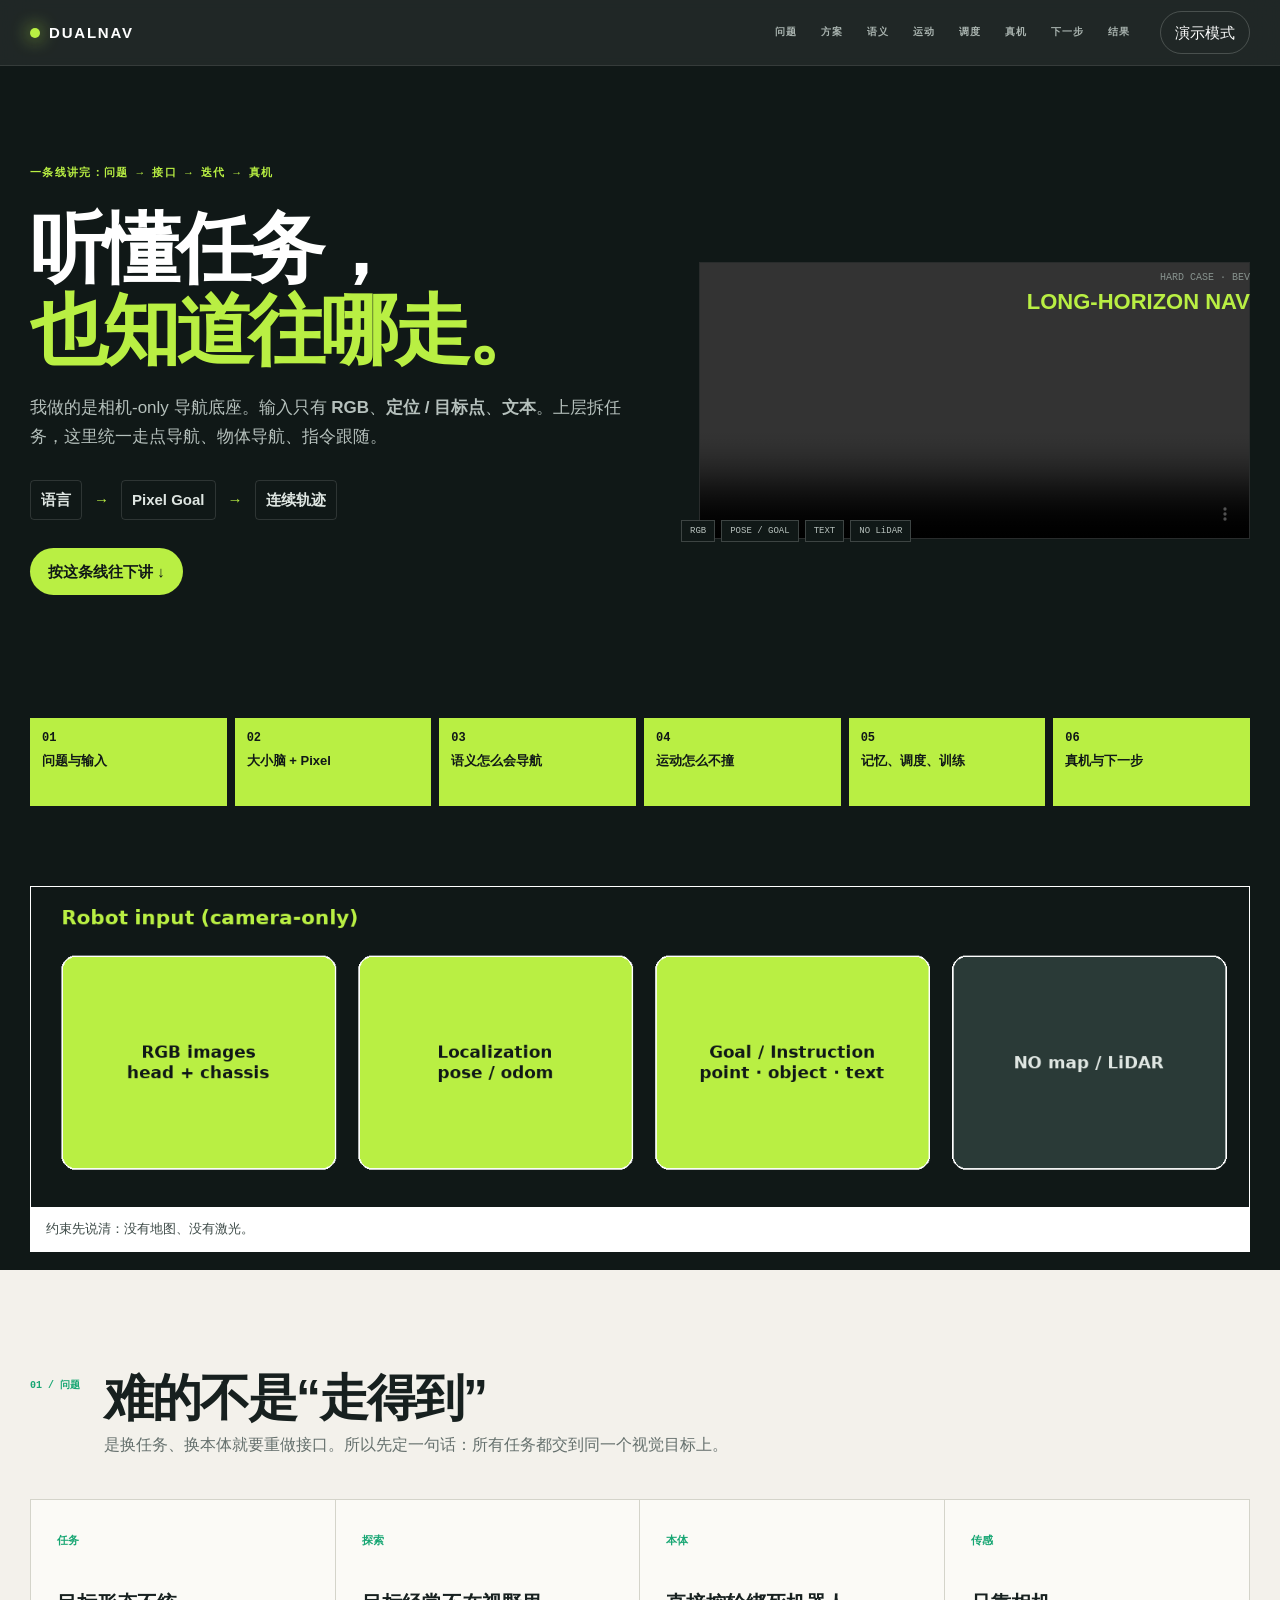
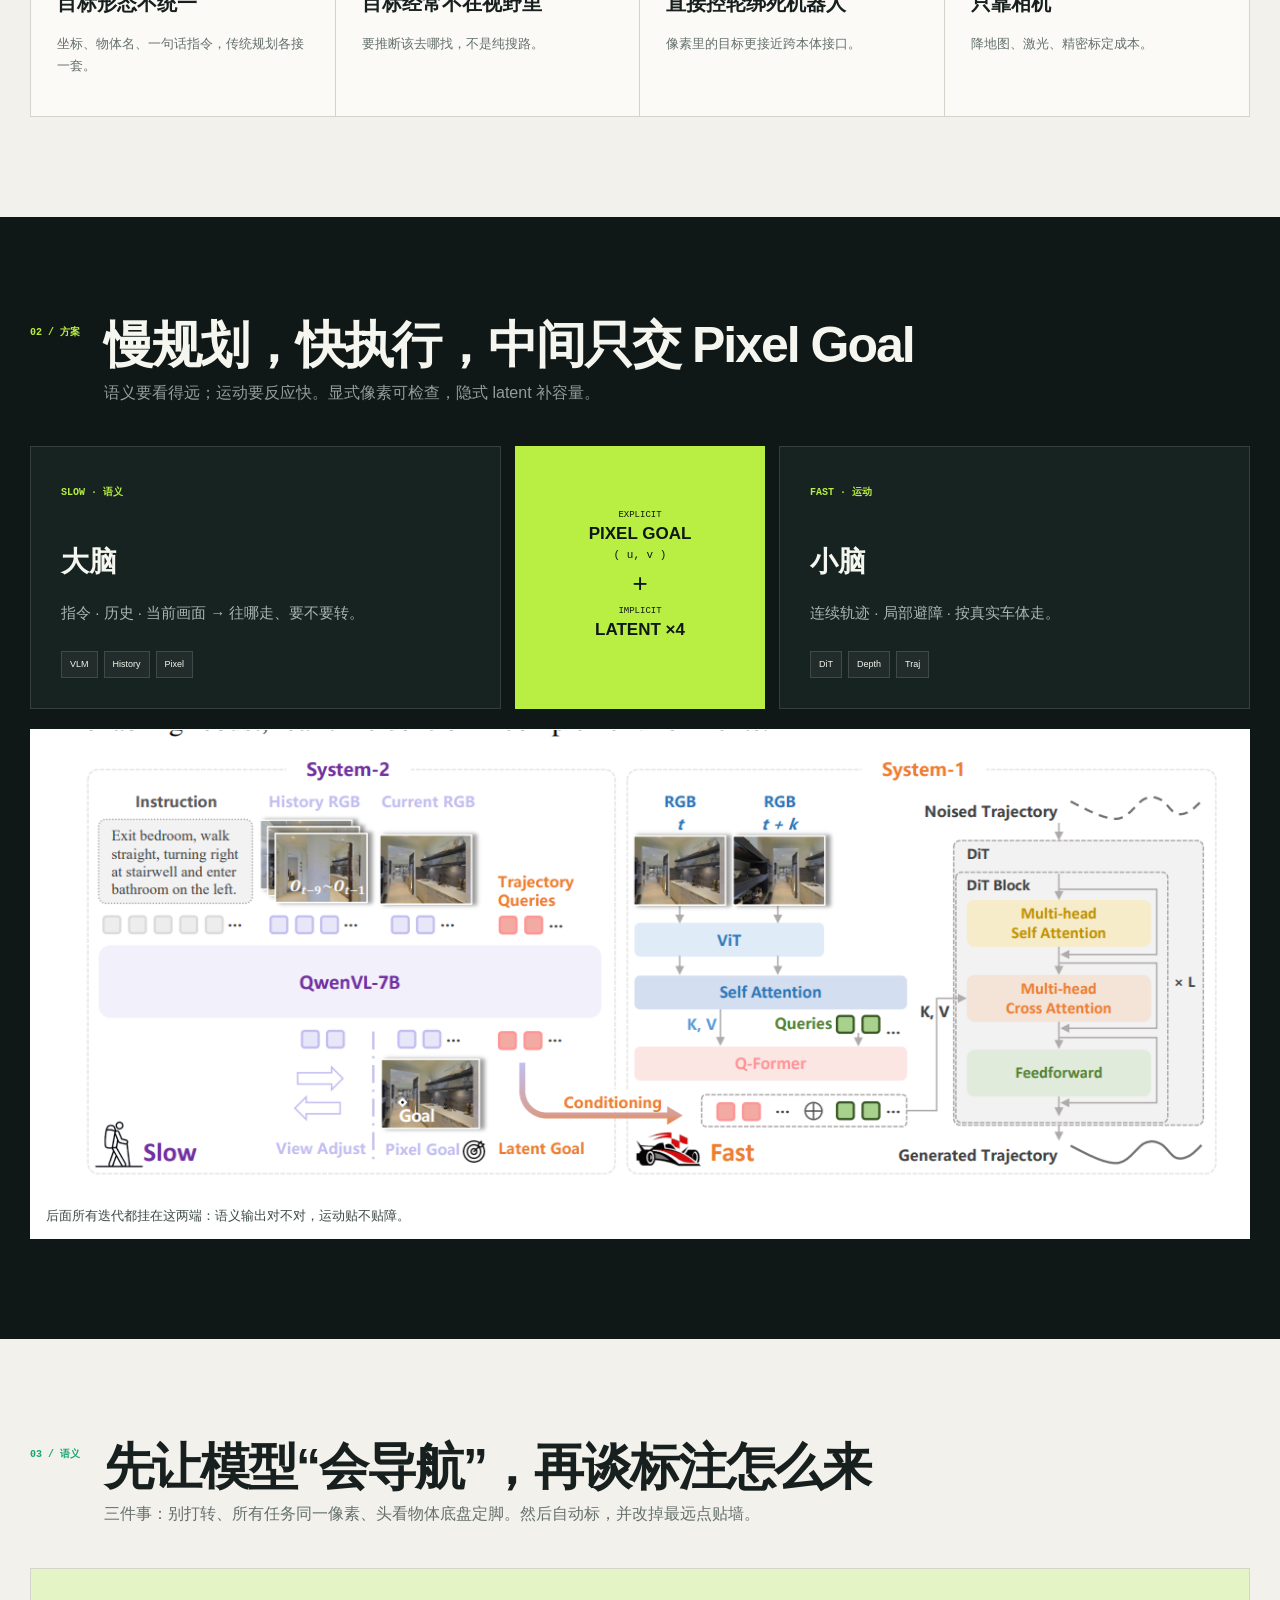
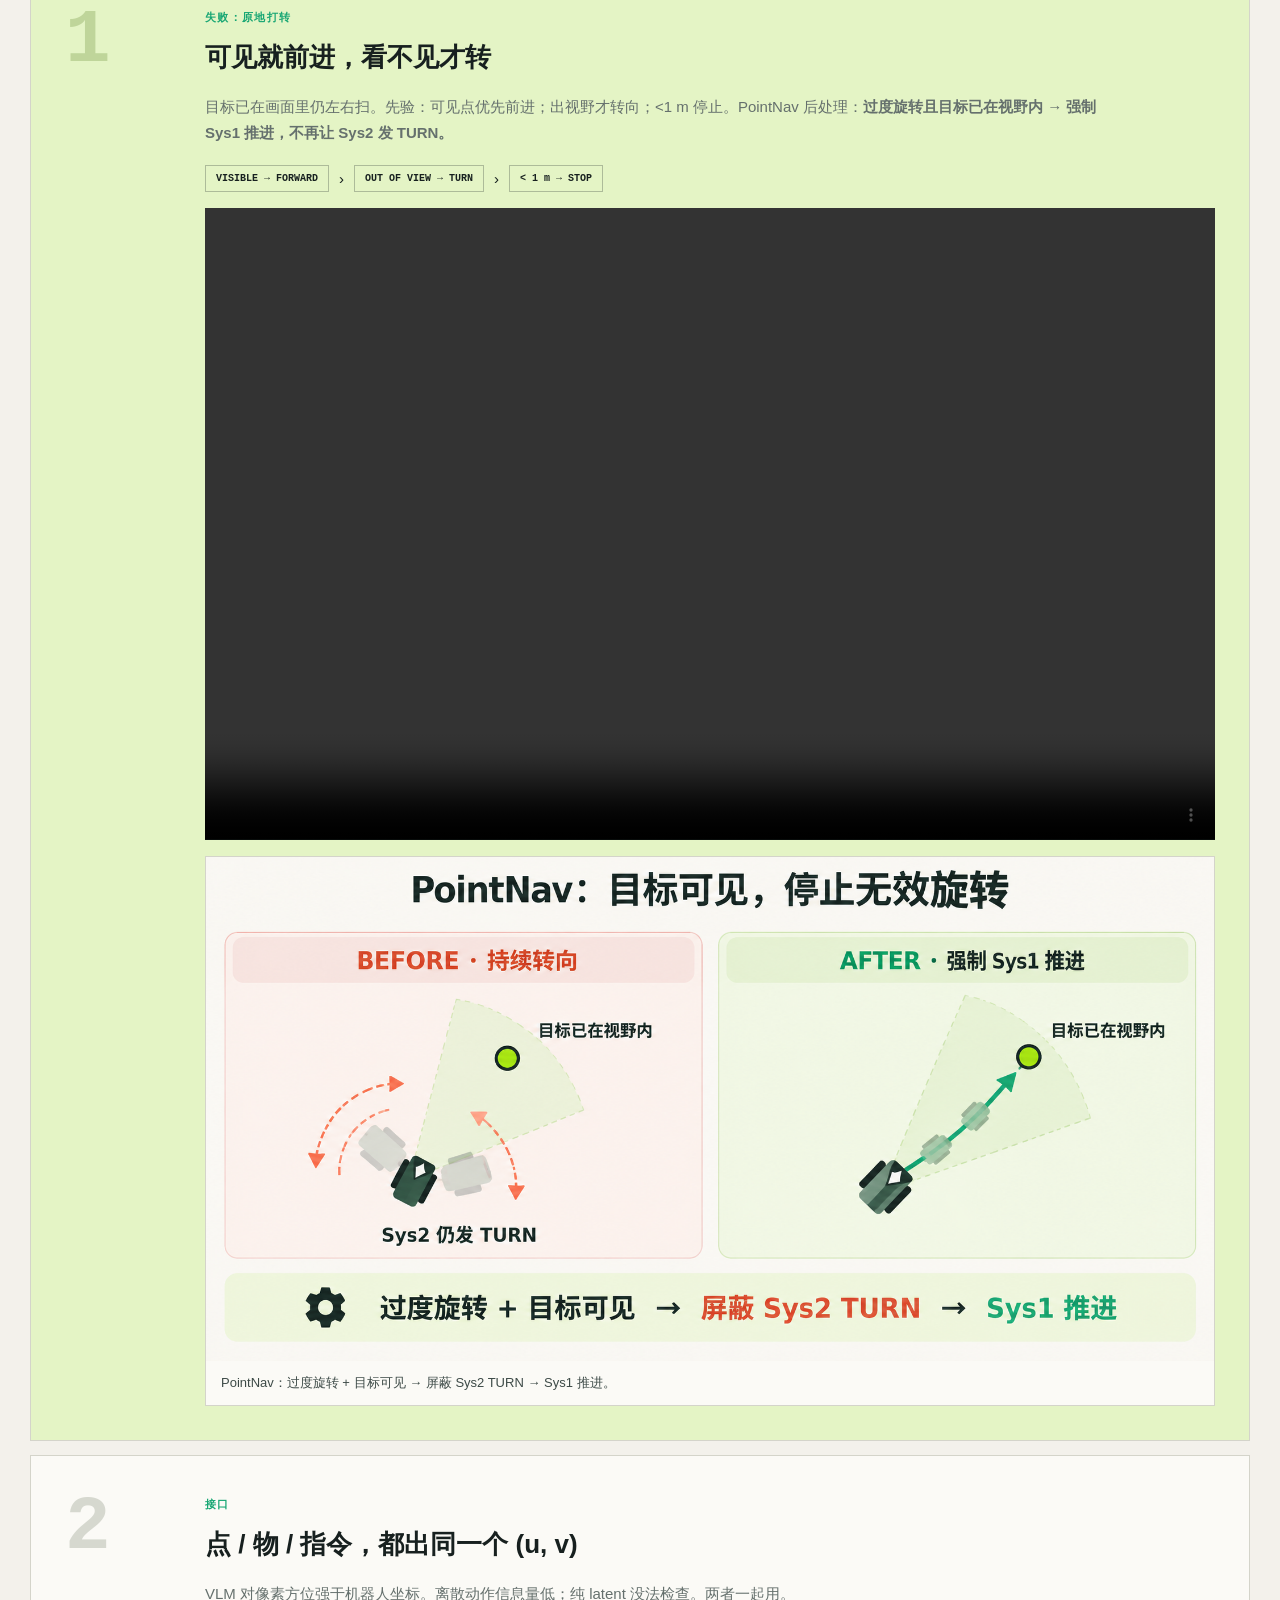
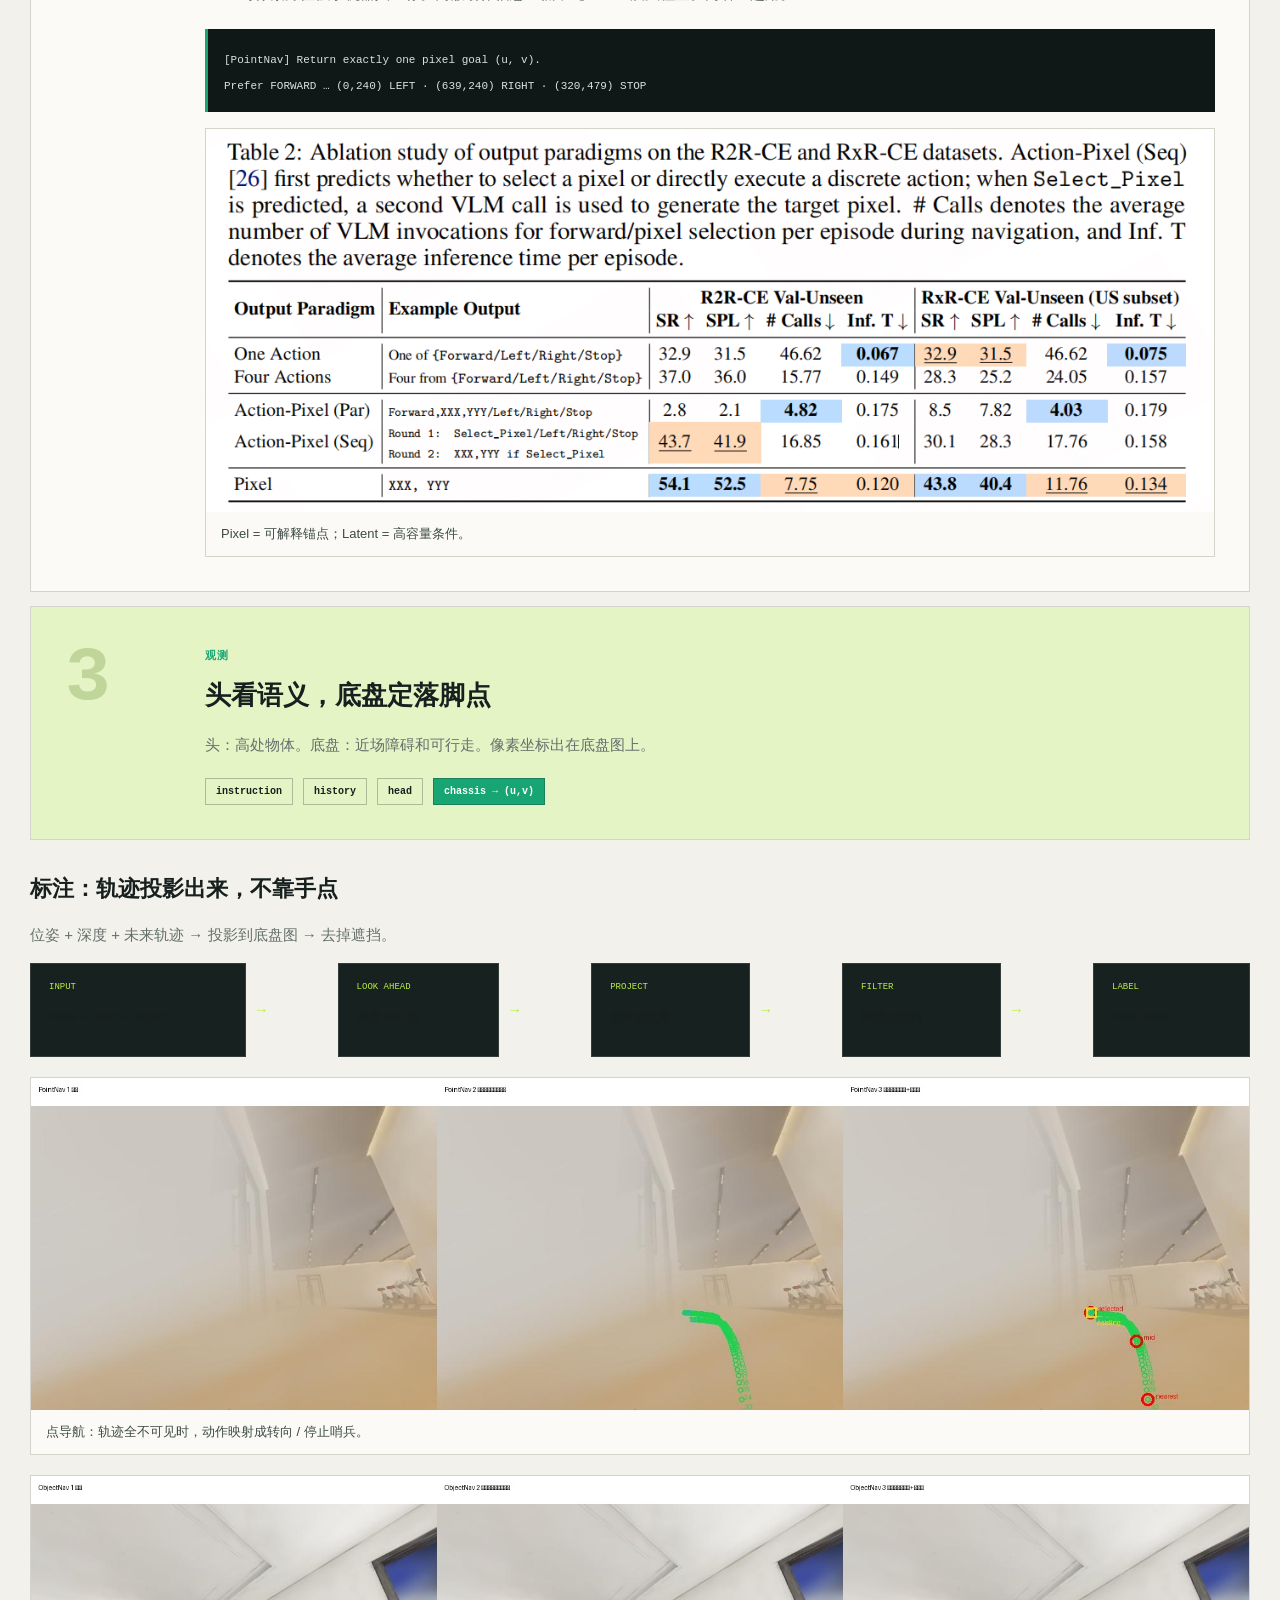
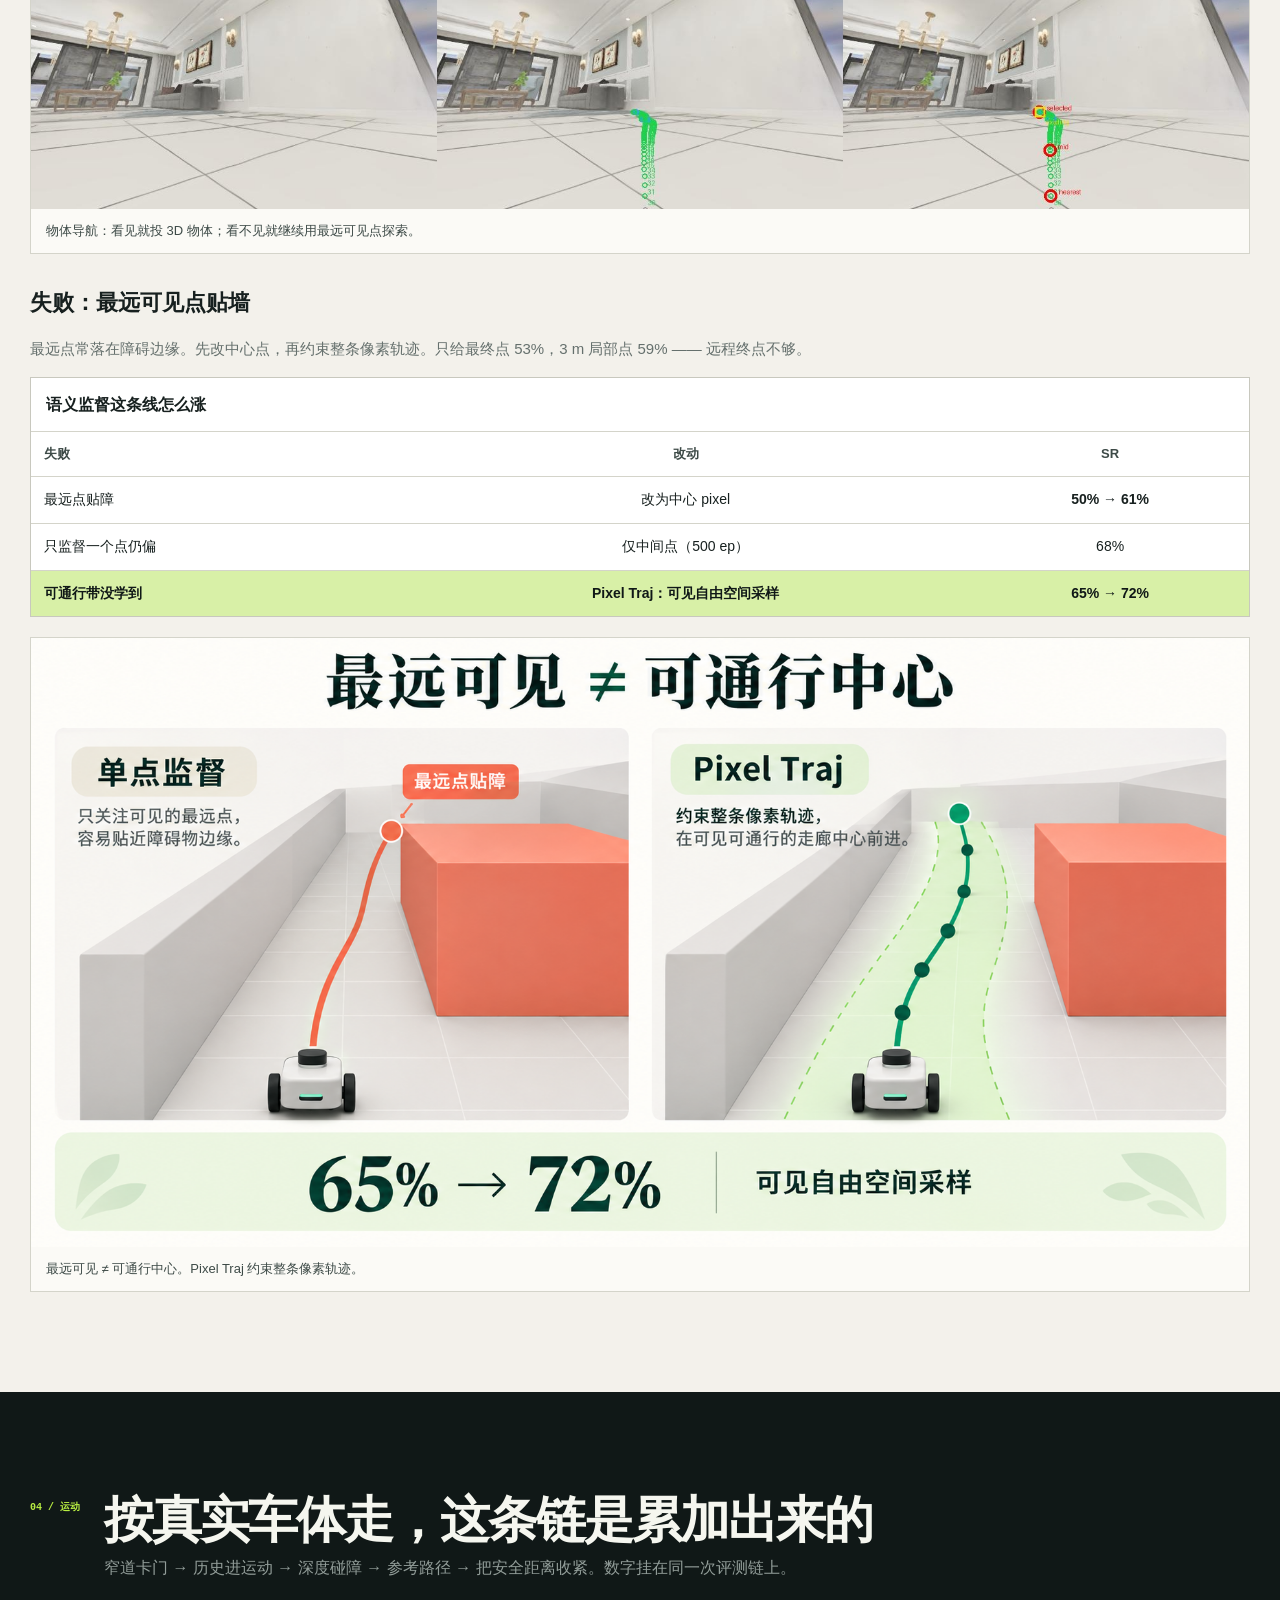
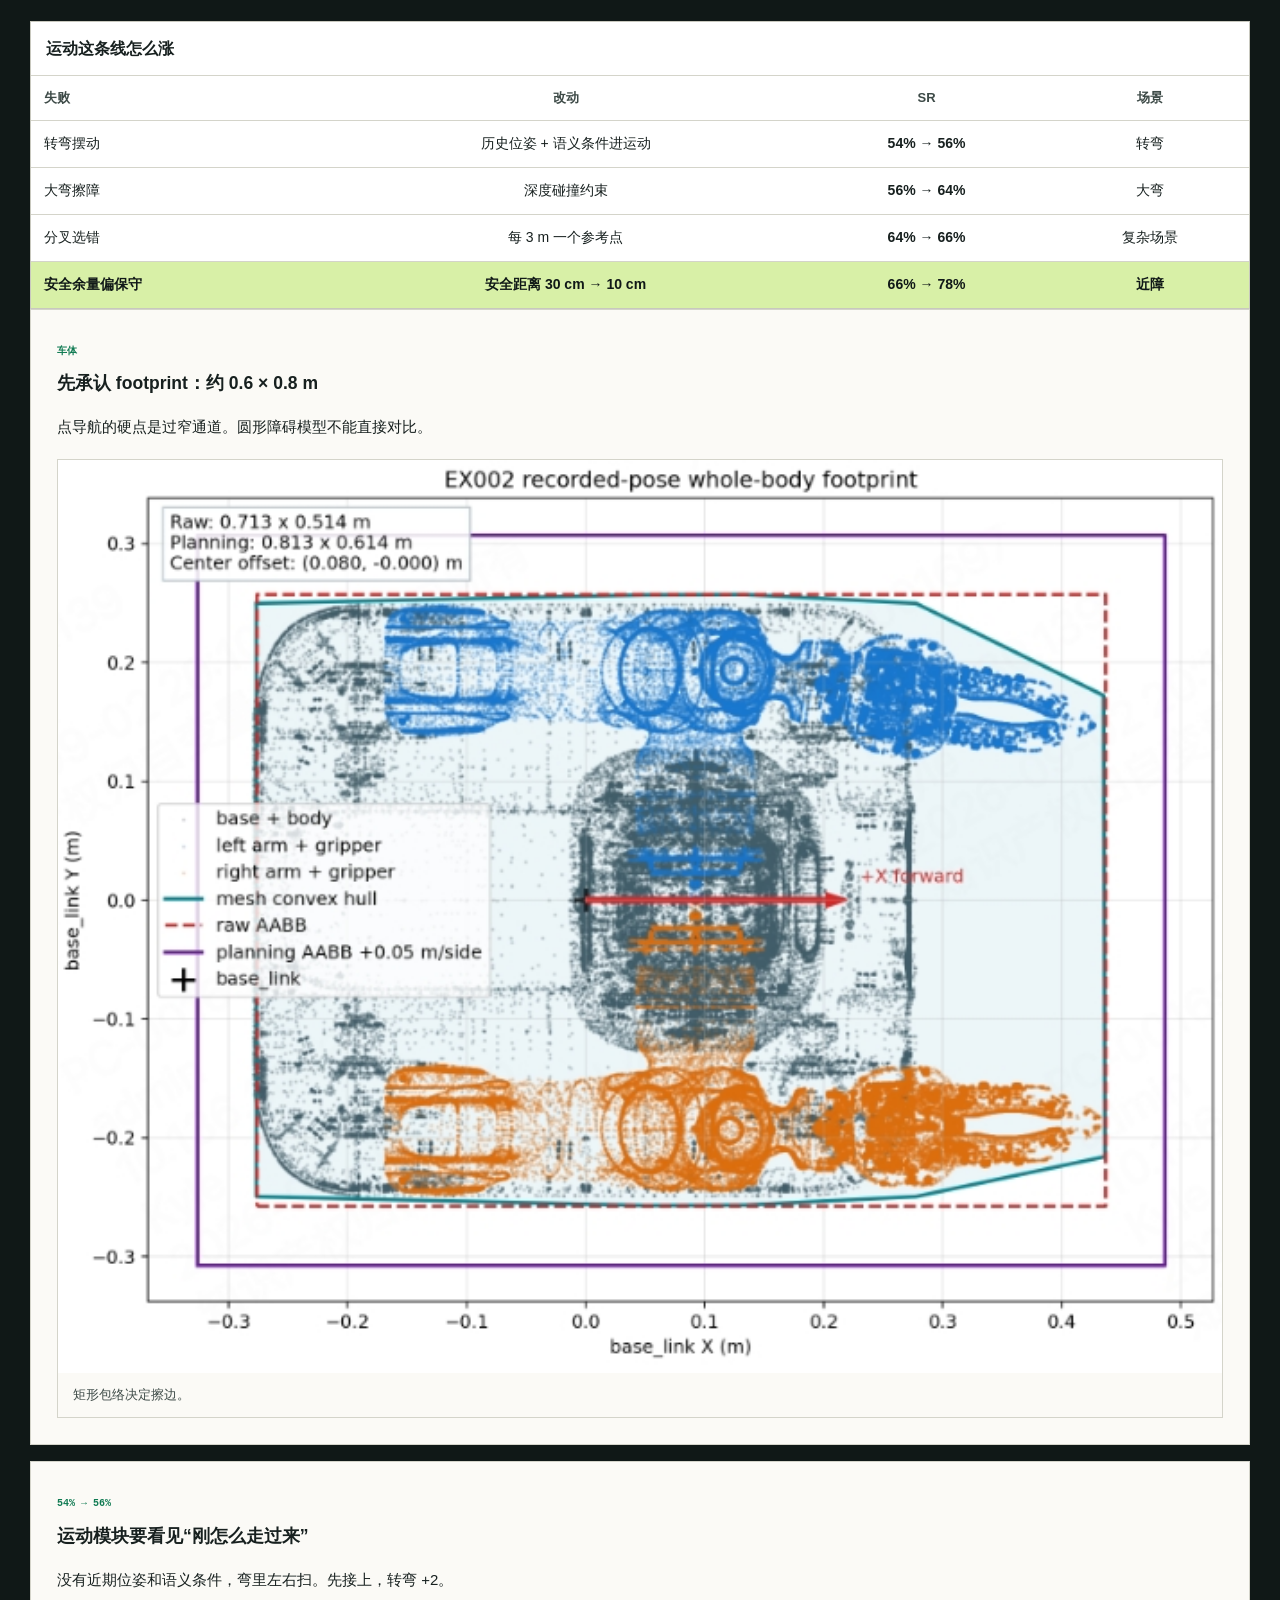
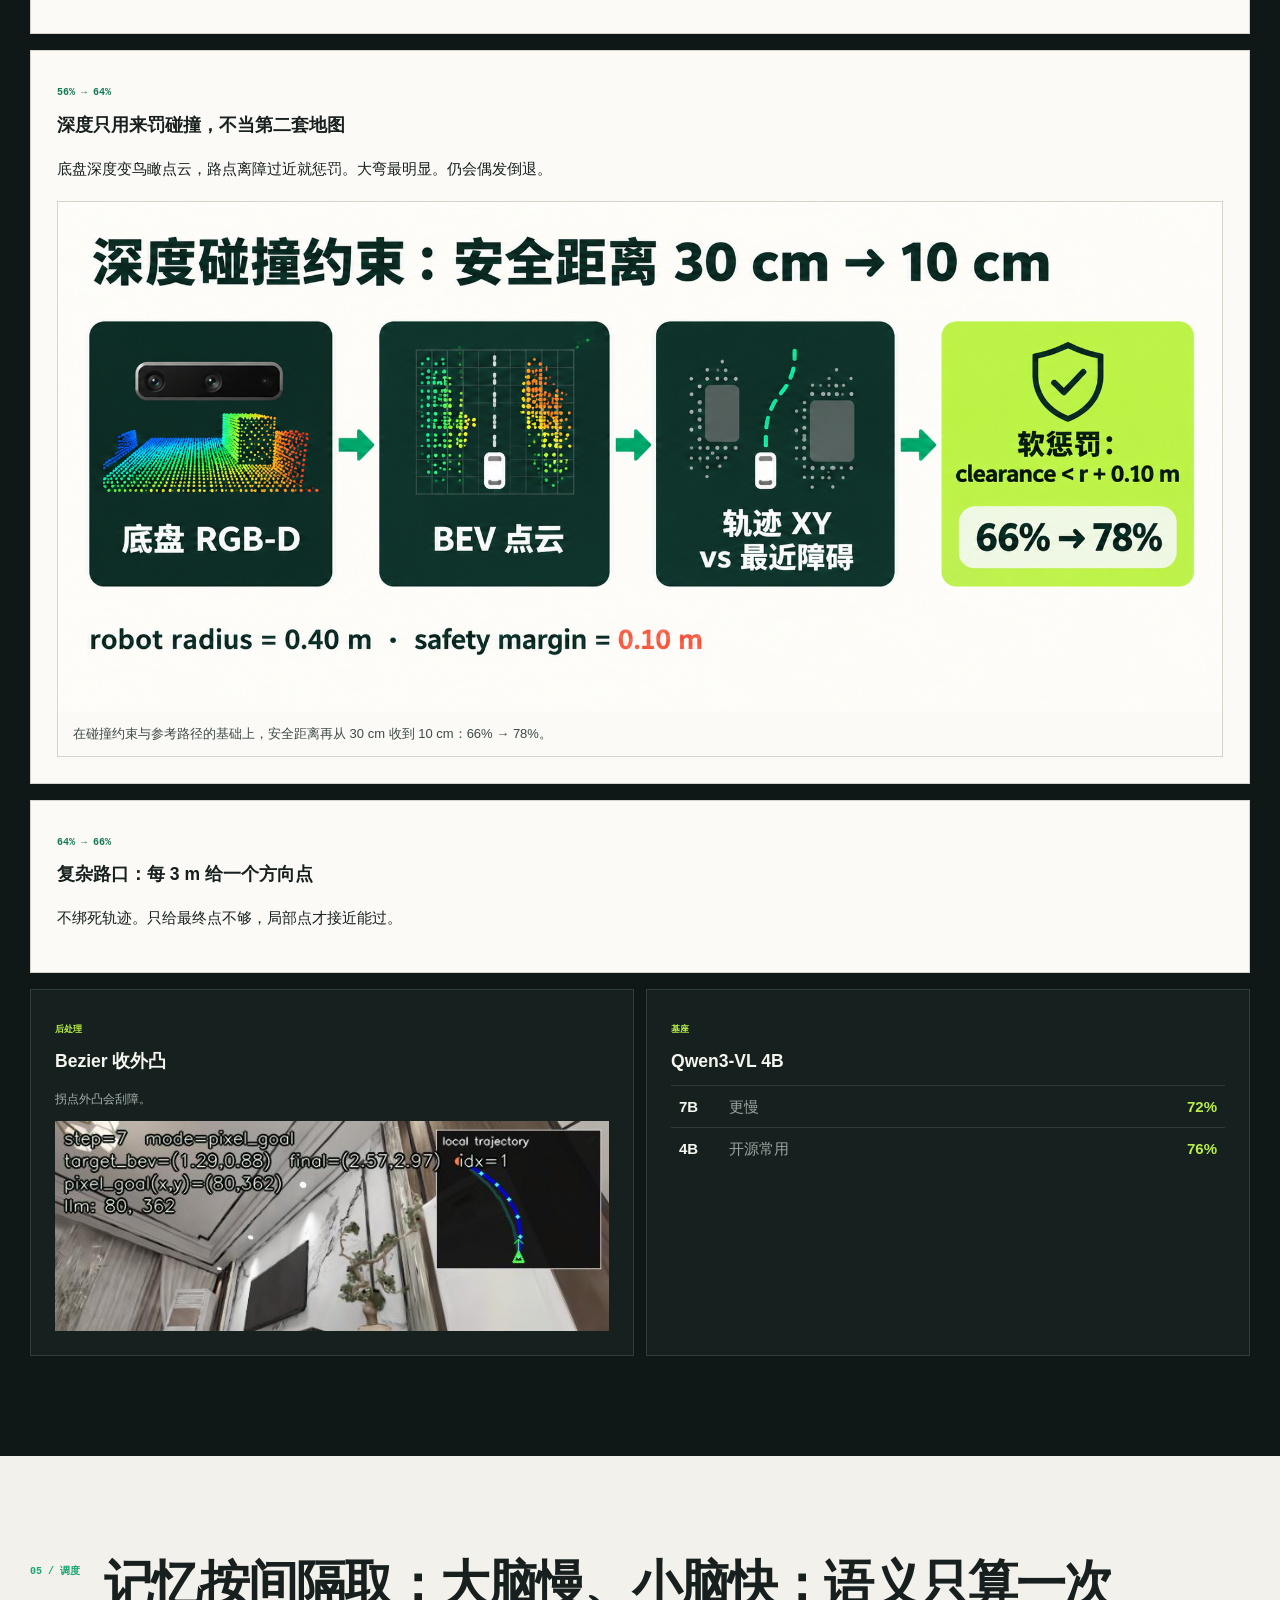
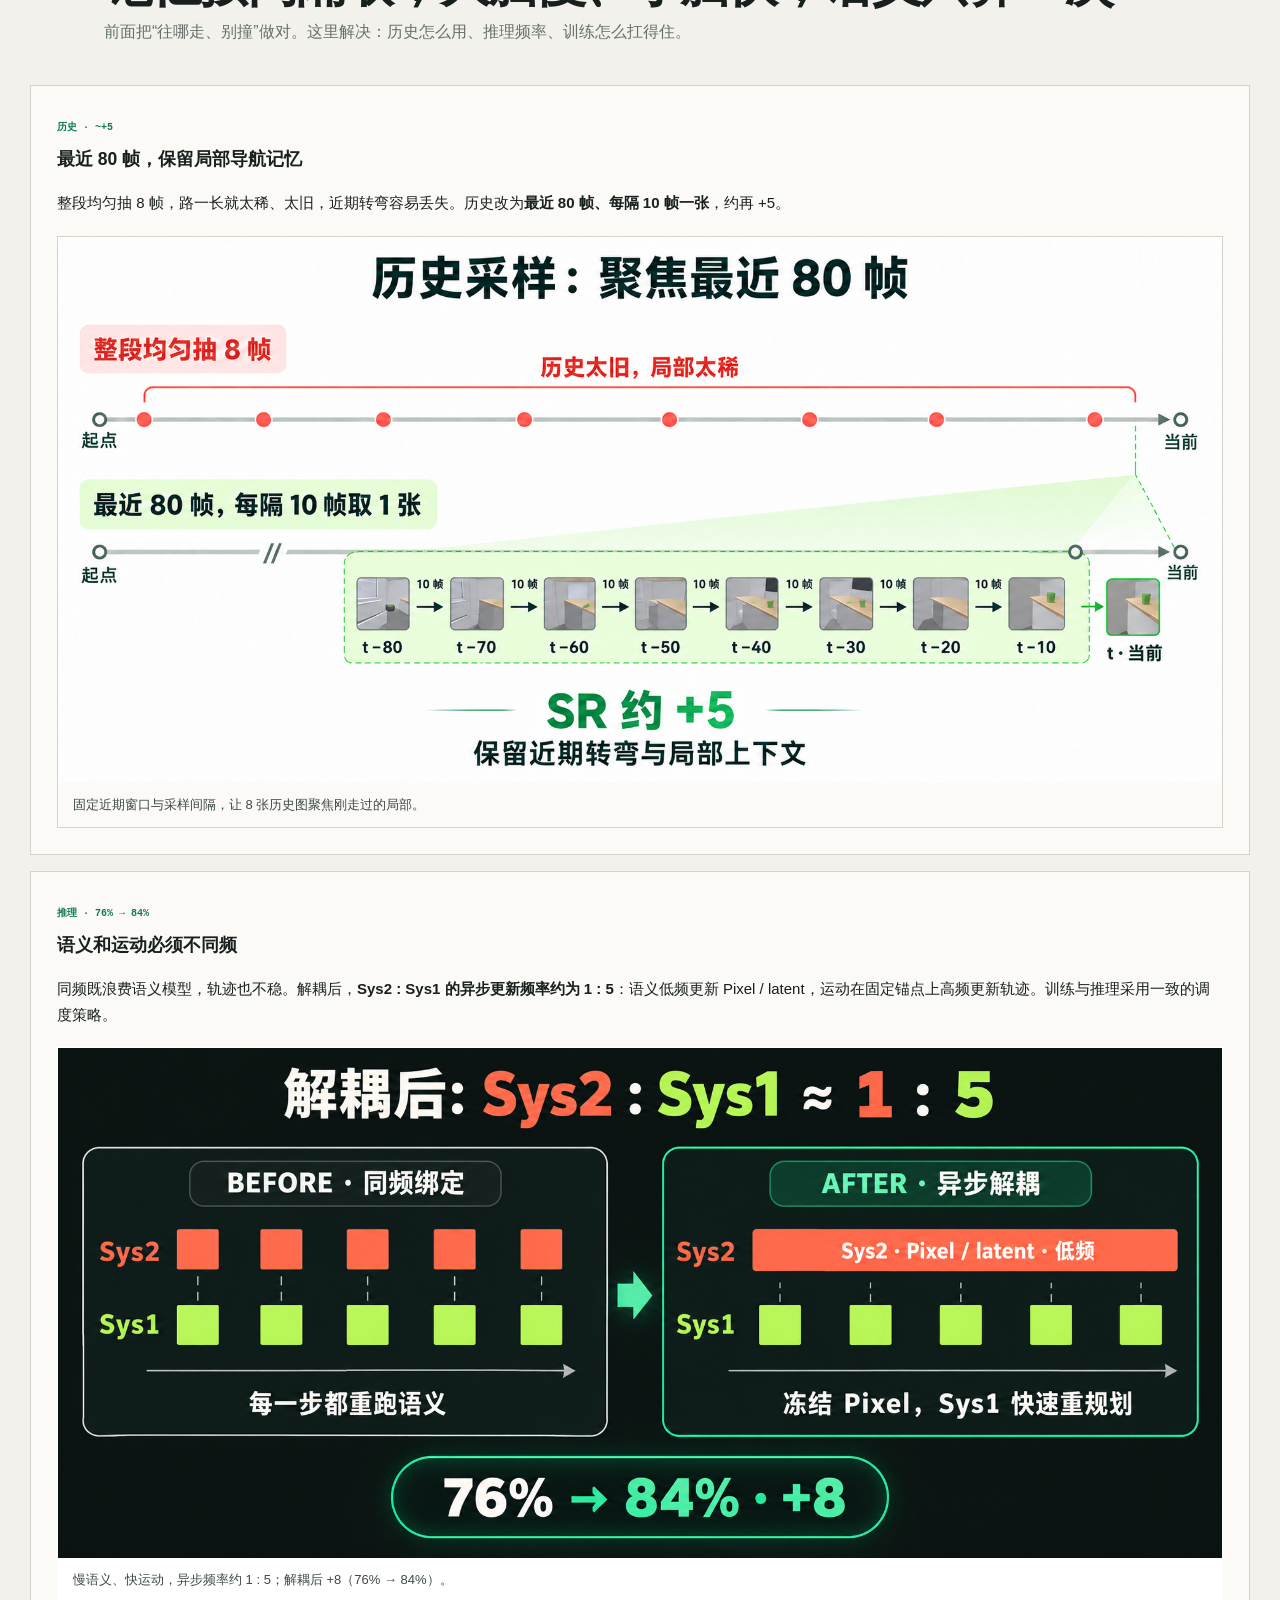
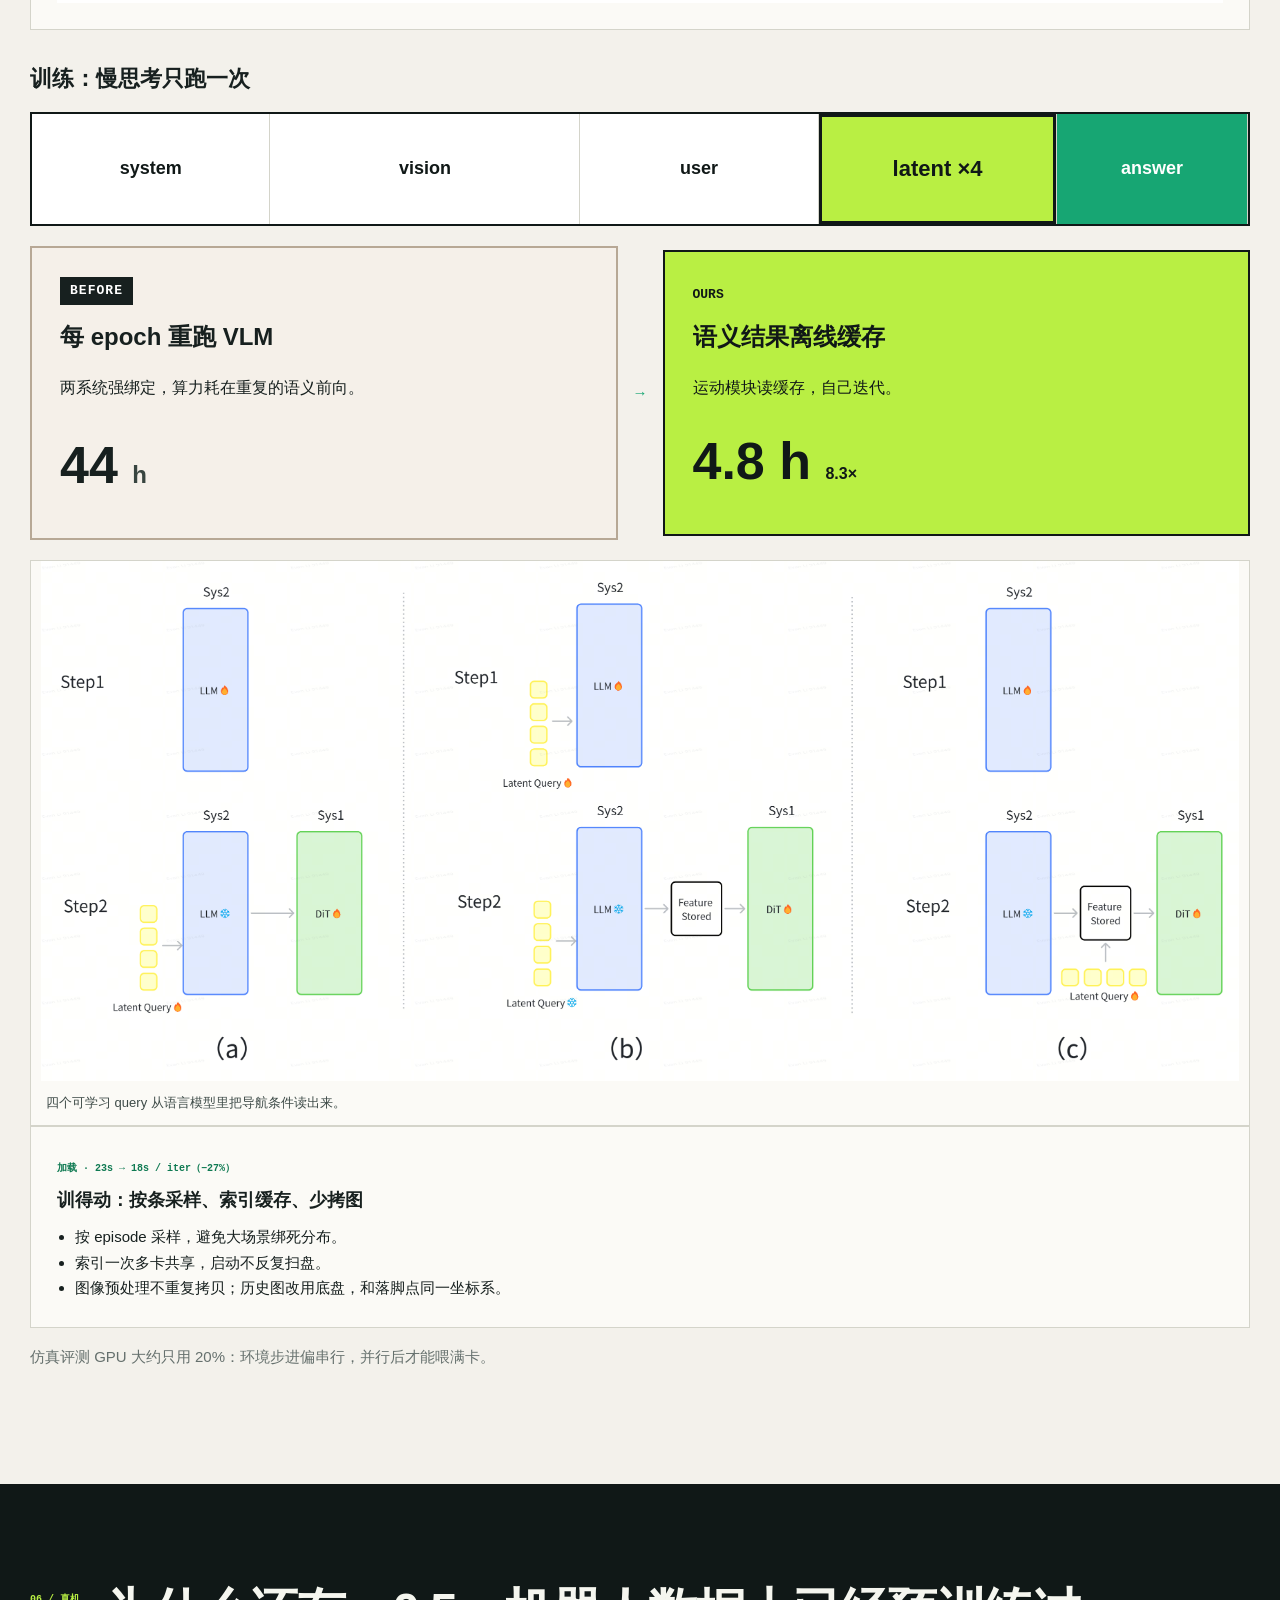
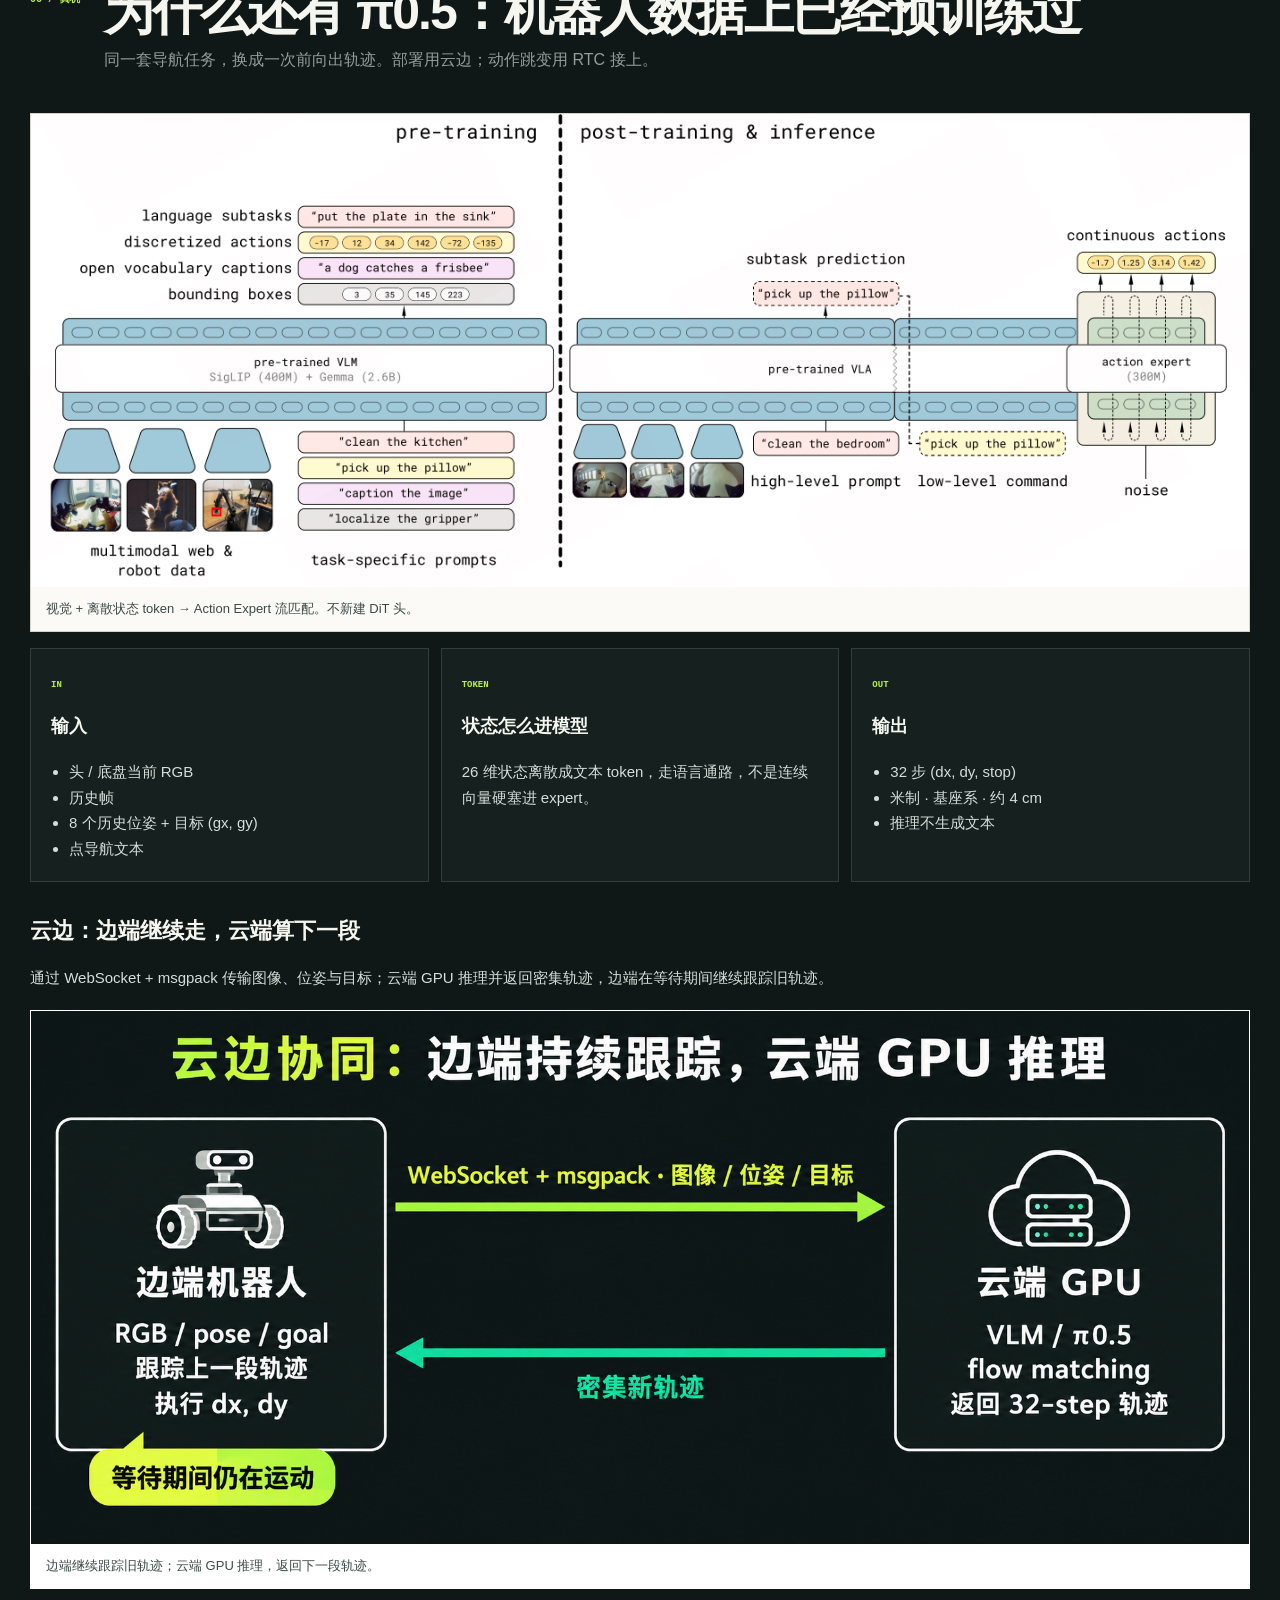
==== commit 4711f983: "优化导航展示图与演示视频文案" ====
--- a/zbl-navigation/index.html
+++ b/zbl-navigation/index.html
@@ -79,10 +79,10 @@
           <div>
             <span class="eyebrow">失败：原地打转</span>
             <h3>可见就前进，看不见才转</h3>
-            <p>目标已在画面里仍左右扫。先验：可见点优先前进；出视野才转向；&lt;1 m 停止。仿真里再加后处理：转过了且目标可见 → 强制走运动模块。</p>
+            <p>目标已在画面里仍左右扫。先验：可见点优先前进；出视野才转向；&lt;1 m 停止。PointNav 后处理：<b>过度旋转且目标已在视野内 → 强制 Sys1 推进，不再让 Sys2 发 TURN。</b></p>
             <div class="priority"><span>VISIBLE → FORWARD</span><i>›</i><span>OUT OF VIEW → TURN</span><i>›</i><span>&lt; 1 m → STOP</span></div>
             <video class="issue-video" controls muted preload="metadata"><source src="assets/2azQ1b91cZZ_0044.mp4" type="video/mp4"></video>
-            <figure class="asset-figure inner"><img src="assets/spin_postprocess.png" alt="打转后处理"><figcaption>Prompt 约束方向；后处理兜底推进。</figcaption></figure>
+            <figure class="asset-figure inner"><img src="assets/spin_postprocess-v2.png" alt="PointNav：过度旋转且目标可见时，屏蔽 Sys2 TURN，强制 Sys1 推进" loading="lazy"><figcaption>PointNav：过度旋转 + 目标可见 → 屏蔽 Sys2 TURN → Sys1 推进。</figcaption></figure>
           </div>
         </article>
         <article class="feature">
@@ -123,7 +123,7 @@
           <tr class="ours"><td>可通行带没学到</td><td>Pixel Traj：可见自由空间采样</td><td><b>65% → 72%</b></td></tr>
         </tbody>
       </table></div>
-      <figure class="asset-figure"><img src="assets/pixel_traj_why.png" alt="Pixel Traj"><figcaption>最远可见 ≠ 可通行中心。</figcaption></figure>
+      <figure class="asset-figure"><img src="assets/pixel_traj_why-v2.png" alt="单点监督与 Pixel Traj 对比：沿可通行区域约束整条像素轨迹" loading="lazy"><figcaption>最远可见 ≠ 可通行中心。Pixel Traj 约束整条像素轨迹。</figcaption></figure>
     </section>
 
     <section class="chapter tint" id="motion">
@@ -135,7 +135,7 @@
           <tr><td>转弯摆动</td><td>历史位姿 + 语义条件进运动</td><td><b>54% → 56%</b></td><td>转弯</td></tr>
           <tr><td>大弯擦障</td><td>深度碰撞约束</td><td><b>56% → 64%</b></td><td>大弯</td></tr>
           <tr><td>分叉选错</td><td>每 3 m 一个参考点</td><td><b>64% → 66%</b></td><td>复杂场景</td></tr>
-          <tr class="ours"><td>贴障碍过近</td><td>安全距离 30 cm → 10 cm</td><td><b>66% → 78%</b></td><td>近障</td></tr>
+          <tr class="ours"><td>安全余量偏保守</td><td>安全距离 30 cm → 10 cm</td><td><b>66% → 78%</b></td><td>近障</td></tr>
         </tbody>
       </table></div>
 
@@ -154,7 +154,7 @@
         <span>56% → 64%</span>
         <h3>深度只用来罚碰撞，不当第二套地图</h3>
         <p>底盘深度变鸟瞰点云，路点离障过近就惩罚。大弯最明显。仍会偶发倒退。</p>
-        <figure class="asset-figure"><img src="assets/depth_collision_flow.png" alt="碰撞损失"><figcaption>再把安全距离 30→10 cm：66%→78%。</figcaption></figure>
+        <figure class="asset-figure"><img src="assets/depth_collision_flow-v2.png" alt="深度碰撞约束与安全距离调整：30 cm 收紧到 10 cm，成功率从 66% 提升到 78%" loading="lazy"><figcaption>在碰撞约束与参考路径的基础上，安全距离再从 30 cm 收到 10 cm：66% → 78%。</figcaption></figure>
       </article>
       <article class="improve">
         <span>64% → 66%</span>
@@ -182,22 +182,22 @@
 
       <article class="improve">
         <span>历史 · ~+5</span>
-        <h3>不要从起点均匀抽满 8 帧</h3>
-        <p>路一长，间隔被拉稀，刚转的弯看不见。对照实验：<b>最近 80 帧、每隔 10 帧一张</b>（固定间隔），约 +5。要的是刚才走过的局部。</p>
-        <figure class="asset-figure"><img src="assets/history_sample.png" alt="历史间隔"><figcaption>均匀拉满全程 → 间隔失控。固定 stride 落在最近窗口。</figcaption></figure>
+        <h3>最近 80 帧，保留局部导航记忆</h3>
+        <p>整段均匀抽 8 帧，路一长就太稀、太旧，近期转弯容易丢失。历史改为<b>最近 80 帧、每隔 10 帧一张</b>，约再 +5。</p>
+        <figure class="asset-figure"><img src="assets/history_sample-v2.png" alt="全程均匀采样与最近 80 帧固定间隔采样对比，每 10 帧取一张，共 8 张历史图" loading="lazy"><figcaption>固定近期窗口与采样间隔，让 8 张历史图聚焦刚走过的局部。</figcaption></figure>
       </article>
 
       <article class="improve">
         <span>推理 · 76% → 84%</span>
         <h3>语义和运动必须不同频</h3>
-        <p>规划出 Pixel 后冻结，运动在锚点上高频更新。训练和推理同一套调度。同频既浪费语义模型，轨迹也不稳。</p>
-        <figure class="asset-figure dark"><img src="assets/dual_rate_infer.png" alt="双频推理"><figcaption>解耦后 +8。</figcaption></figure>
+        <p>同频既浪费语义模型，轨迹也不稳。解耦后，<b>Sys2 : Sys1 的异步更新频率约为 1 : 5</b>：语义低频更新 Pixel / latent，运动在固定锚点上高频更新轨迹。训练与推理采用一致的调度策略。</p>
+        <figure class="asset-figure dark"><img src="assets/dual_rate_infer-v2.png" alt="Sys2 与 Sys1 异步解耦，语义与运动更新频率约为 1 比 5，成功率 76% 到 84%" loading="lazy"><figcaption>慢语义、快运动，异步频率约 1 : 5；解耦后 +8（76% → 84%）。</figcaption></figure>
       </article>
 
       <h3 class="subresult">训练：慢思考只跑一次</h3>
       <div class="token-sequence"><span>system</span><span>vision</span><span>user</span><b>latent ×4</b><em>answer</em></div>
       <div class="train-compare">
-        <div><span>BEFORE</span><h3>每个 epoch 重跑视觉语言模型</h3><p>规划和执行绑在一起，算力耗在重复前向。</p><strong>44 h</strong></div>
+        <div class="before"><span>BEFORE</span><h3>每 epoch 重跑 VLM</h3><p>两系统强绑定，算力耗在重复的语义前向。</p><strong>44 <small>h</small></strong></div>
         <i>→</i>
         <div class="after"><span>OURS</span><h3>语义结果离线缓存</h3><p>运动模块读缓存，自己迭代。</p><strong>4.8 h <small>8.3×</small></strong></div>
       </div>
@@ -224,11 +224,11 @@
         <article><span>OUT</span><h3>输出</h3><ul><li>32 步 (dx, dy, stop)</li><li>米制 · 基座系 · 约 4 cm</li><li>推理不生成文本</li></ul></article>
       </div>
       <h3 class="subresult">云边：边端继续走，云端算下一段</h3>
-      <p class="kw">WebSocket + msgpack。边端发图像和位姿，云端回密集轨迹。</p>
-      <figure class="asset-figure dark"><img src="assets/cloud_edge_ws.png" alt="云边"><figcaption>推理等待时底盘仍跟踪上一段。</figcaption></figure>
+      <p class="kw">通过 WebSocket + msgpack 传输图像、位姿与目标；云端 GPU 推理并返回密集轨迹，边端在等待期间继续跟踪旧轨迹。</p>
+      <figure class="asset-figure dark"><img src="assets/cloud_edge_ws-v2.png" alt="云边异步推理：边端持续跟踪旧轨迹，云端 GPU 计算下一段轨迹" loading="lazy"><figcaption>边端继续跟踪旧轨迹；云端 GPU 推理，返回下一段轨迹。</figcaption></figure>
       <h3 class="subresult">失败：换段时摆动 → RTC</h3>
-      <p class="kw">冻结已经承诺的前缀，重叠区线性衰减，用定位进度估延迟。</p>
-      <figure class="asset-figure"><img src="assets/rtc_continuity.png" alt="RTC"><figcaption>不是假设定频动作队列。</figcaption></figure>
+      <p class="kw">用定位进度估算 delay，冻结已经承诺的前缀，对重叠区的约束权重线性衰减，让新旧轨迹连续衔接。</p>
+      <figure class="asset-figure"><img src="assets/rtc_continuity-v2.png" alt="RTC：根据实际定位进度估算 delay，冻结前缀并在重叠区平滑衔接轨迹" loading="lazy"><figcaption>定位进度估算 delay，不是假设定频队列。</figcaption></figure>
     </section>
 
     <section class="chapter" id="next">
@@ -238,7 +238,7 @@
         <div><b>转弯碰撞</b><p>深度进入碰撞约束</p></div>
         <div><b>多路选错</b><p>深度进模型 + 参考路径</p></div>
       </div>
-      <figure class="asset-figure"><img src="assets/multicam_layout.png" alt="环视布局"><figcaption>左右鱼眼 · 头 · 胸 · 底盘（胸/底盘可切换）· 背可选。</figcaption></figure>
+      <figure class="asset-figure"><img src="assets/multicam_layout-v2.png" alt="多相机布局示意：左右鱼眼、头部、胸部与底盘可切换实验，背部相机可选" loading="lazy"><figcaption>左右鱼眼 · 头 · 胸 · 底盘（胸/底盘可切换实验）· 背可选。</figcaption></figure>
       <div class="scheme">
         <article>
           <span>方案 1</span>
@@ -260,7 +260,7 @@
     </section>
 
     <section class="chapter tint" id="proof">
-      <div class="section-head"><span>08 / 结果与演示</span><div><h2>数字对应前面模块；视频对应我跑过的任务</h2><p>NavArena 看真实 footprint 和长时执行。下面视频用来讲能力边界和失败。</p></div></div>
+      <div class="section-head"><span>08 / 结果与演示</span><div><h2>导航评测与实机演示</h2><p>覆盖长距离导航、物体目标导航与复杂环境避障，展示系统表现及典型失败案例。</p></div></div>
       <div class="leaderboard">
         <div class="leader-copy"><span>NAVARENA · POINTNAV100</span><h3>Pixel Goal + 连续轨迹 + Bezier</h3><p>矩形 footprint 0.70×0.60 m，stop 0.8 m：97 / 100。</p></div>
         <div class="leader-score"><b>97<sup>%</sup></b><span>SUCCESS RATE</span><div><i>SPL <strong>0.970</strong></i><i>NE <strong>0.880 m</strong></i><i>CR <strong>0.011</strong></i><i>STEPS <strong>24.8</strong></i></div></div>
@@ -279,18 +279,18 @@
         <tr class="ours"><td>LoRA r32</td><td>VLN-CE + 15K</td><td>64.9 / 70.74</td><td>64.6 / 69.8</td><td>4.54 / 4.08</td><td>53.21 / 55.0</td><td>50.5 / 52.4</td><td>6.72 / 5.82</td></tr>
       </tbody></table></div>
 
-      <h3 class="subresult">仿真与真机</h3>
+      <h3 class="subresult">导航能力展示</h3>
       <div class="demo-grid">
-        <article><video controls muted preload="none" poster="assets/05_object_goal_and_waypoint.jpg"><source src="assets/0013-web.mp4" type="video/mp4"></video><div><span>HABITAT</span><h3>偏离后恢复</h3><p>理解方位，不跟死参考轨迹。</p></div></article>
-        <article><video controls muted preload="none"><source src="assets/0043-web.mp4" type="video/mp4"></video><div><span>HABITAT</span><h3>长距离</h3></div></article>
-        <article><video controls muted preload="none"><source src="assets/真机视频/连续绕障碍通过.mp4" type="video/mp4"></video><div><span>REAL</span><h3>连续绕障</h3></div></article>
-        <article><video controls muted preload="none"><source src="assets/真机视频/table.mp4" type="video/mp4"></video><div><span>REAL</span><h3>桌面绕行</h3></div></article>
-        <article><video controls muted preload="none"><source src="assets/真机视频/tv.mp4" type="video/mp4"></video><div><span>REAL</span><h3>电视柜</h3></div></article>
-        <article><video controls muted preload="none"><source src="assets/真机视频/person.mp4" type="video/mp4"></video><div><span>REAL</span><h3>跟人</h3></div></article>
-        <article><video controls muted preload="none"><source src="assets/真机视频/rubbish.mp4" type="video/mp4"></video><div><span>REAL</span><h3>垃圾桶</h3></div></article>
-        <article><video controls muted preload="none"><source src="assets/真机视频/U型窄道堵住出口撞墙.mp4" type="video/mp4"></video><div><span>FAIL</span><h3>U 型窄道</h3></div></article>
-        <article><video controls muted preload="none"><source src="assets/真机视频/combined_videos_20260910/L型障碍物.mp4" type="video/mp4"></video><div><span>OFFICE</span><h3>L 型绕障</h3></div></article>
-        <article><video controls muted preload="none"><source src="assets/真机视频/combined_videos_20260910/U型椅子垃圾桶障碍物.mp4" type="video/mp4"></video><div><span>OFFICE</span><h3>U 型组合障碍</h3></div></article>
+        <article><video controls muted playsinline preload="none" poster="assets/05_object_goal_and_waypoint.jpg"><source src="assets/0013-web.mp4" type="video/mp4"></video><div><span>HABITAT · 仿真</span><h3>路径偏离后的自主恢复</h3><p>偏离参考路径后重新找到前进方向。</p></div></article>
+        <article><video controls muted playsinline preload="none"><source src="assets/0043-web.mp4" type="video/mp4"></video><div><span>HABITAT · 仿真</span><h3>长距离连续导航</h3></div></article>
+        <article><video controls muted playsinline preload="none"><source src="assets/真机视频/连续绕障碍通过.mp4" type="video/mp4"></video><div><span>REAL · 实机</span><h3>连续障碍物绕行</h3></div></article>
+        <article><video controls muted playsinline preload="none"><source src="assets/真机视频/toilet.mp4" type="video/mp4"></video><div><span>REAL · 实机</span><h3>马桶目标导航</h3></div></article>
+        <article><video controls muted playsinline preload="none"><source src="assets/真机视频/tv.mp4" type="video/mp4"></video><div><span>REAL · 实机</span><h3>电视目标导航</h3></div></article>
+        <article><video controls muted playsinline preload="none"><source src="assets/真机视频/person.mp4" type="video/mp4"></video><div><span>REAL · 实机</span><h3>人物目标导航</h3></div></article>
+        <article><video controls muted playsinline preload="none"><source src="assets/真机视频/rubbish.mp4" type="video/mp4"></video><div><span>REAL · 实机</span><h3>垃圾桶目标导航</h3></div></article>
+        <article><video controls muted playsinline preload="none"><source src="assets/真机视频/U型窄道堵住出口撞墙.mp4" type="video/mp4"></video><div><span>FAILURE CASE · 失败案例</span><h3>U 型窄道：出口受阻</h3></div></article>
+        <article><video controls muted playsinline preload="none"><source src="assets/真机视频/combined_videos_20260910/L型障碍物.mp4" type="video/mp4"></video><div><span>OFFICE · 办公场景</span><h3>L 型通道绕障</h3></div></article>
+        <article><video controls muted playsinline preload="none"><source src="assets/真机视频/combined_videos_20260910/U型椅子垃圾桶障碍物.mp4" type="video/mp4"></video><div><span>OFFICE · 办公场景</span><h3>U 型通道组合障碍穿行</h3></div></article>
       </div>
     </section>
   </main>
--- a/zbl-navigation/style.css
+++ b/zbl-navigation/style.css
@@ -54,6 +54,13 @@
 .train-compare .after{background:#b9ef43;color:#101817;border-color:#101817}
 .train-compare .after span,.train-compare .after p,.train-compare .after h3{color:#101817}
 .train-compare .after strong small{color:#101817;font-size:16px;font-weight:800}
+.train-compare .before{background:#f5f0e9;border-color:#b7a895;color:#17201f}
+.train-compare .before>span{display:inline-block;padding:6px 10px;background:#17201f;color:#fff;letter-spacing:.08em}
+.train-compare .before h3,.train-compare .before p,.train-compare .before strong{color:#17201f}
+.train-compare .before strong{margin-top:20px;font-variant-numeric:tabular-nums}
+.train-compare .before strong small{color:#384540;font-size:24px}
+.asset-figure img[src$="-v2.png"]{background:#faf9f5}
+.benchmark-bars{color:#17201f}
 .talk-agenda{grid-column:1/-1;display:grid;grid-template-columns:repeat(6,1fr);gap:8px;margin:8px 0 12px;padding:0;list-style:none}
 .talk-agenda li{display:flex;flex-direction:column;gap:6px;padding:14px 12px;background:#b9ef43;color:#101817;min-height:88px}
 .talk-agenda b{font:800 12px/1 monospace}
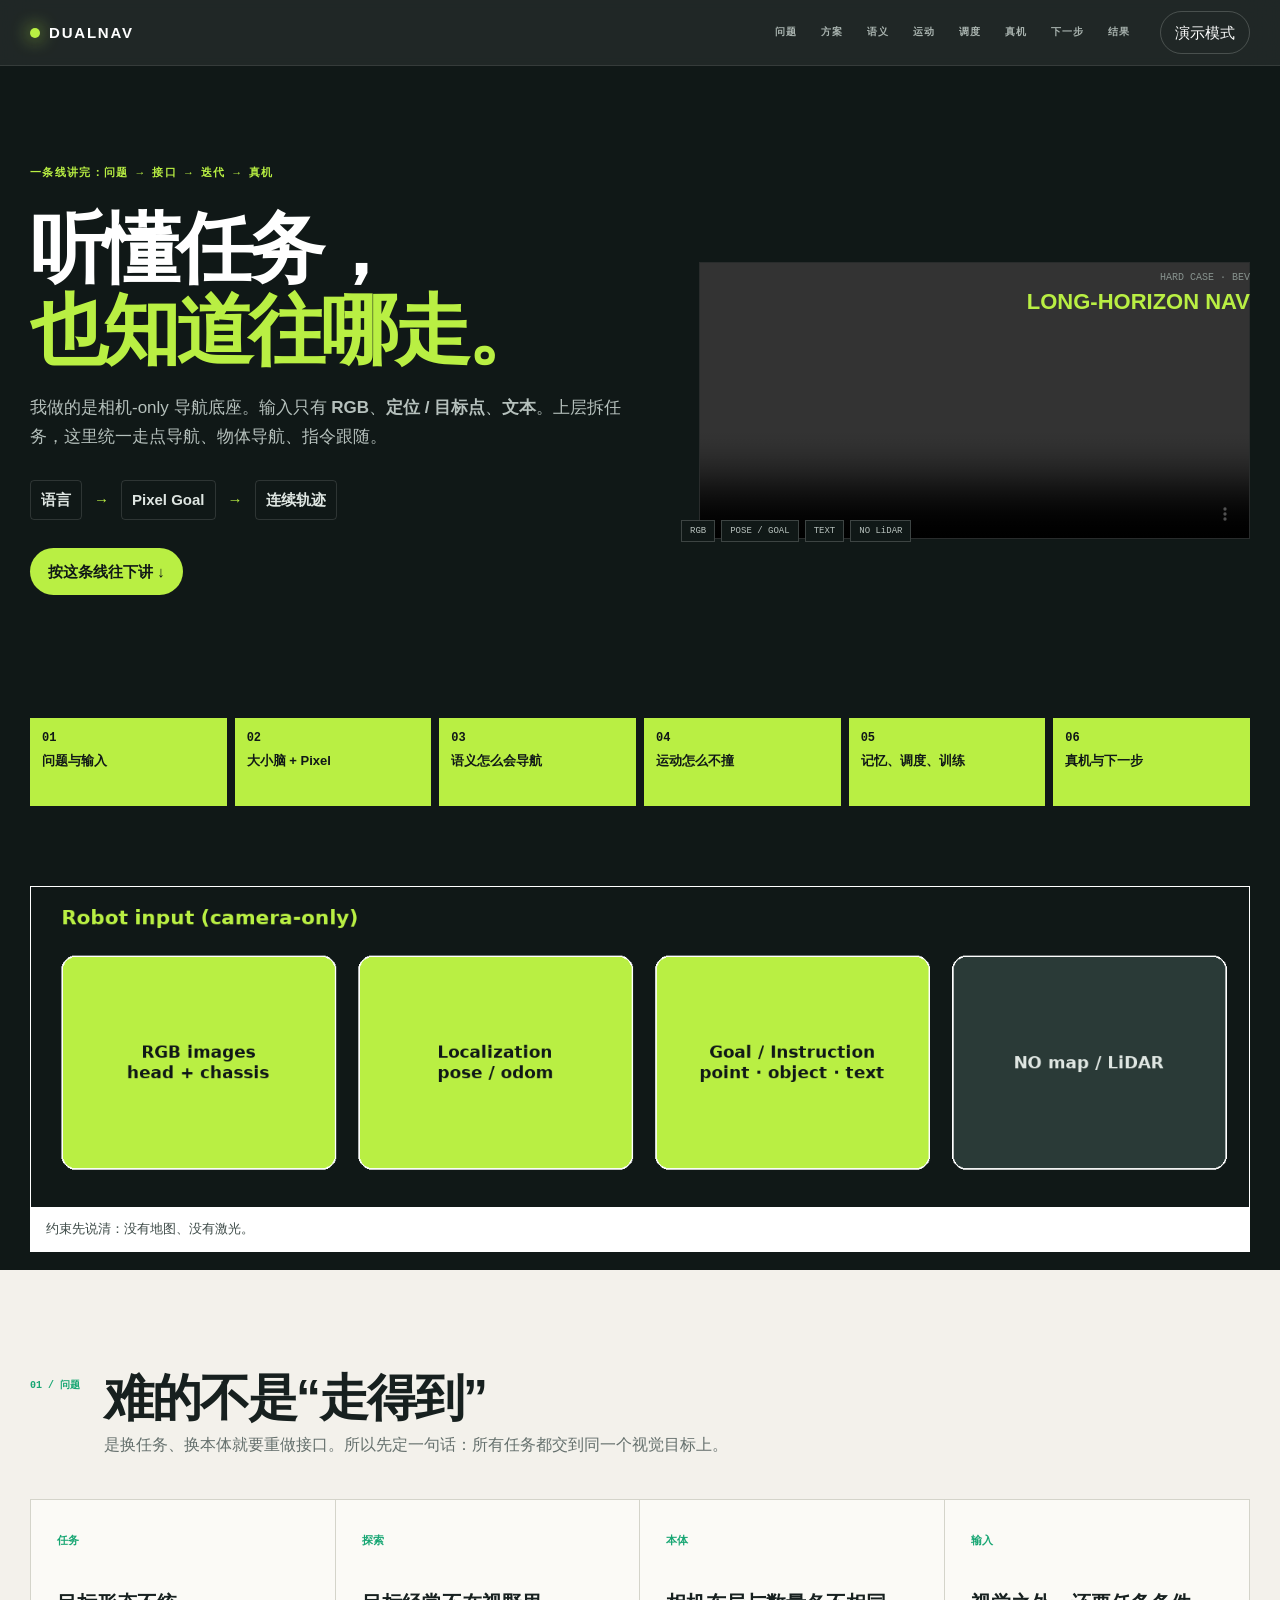
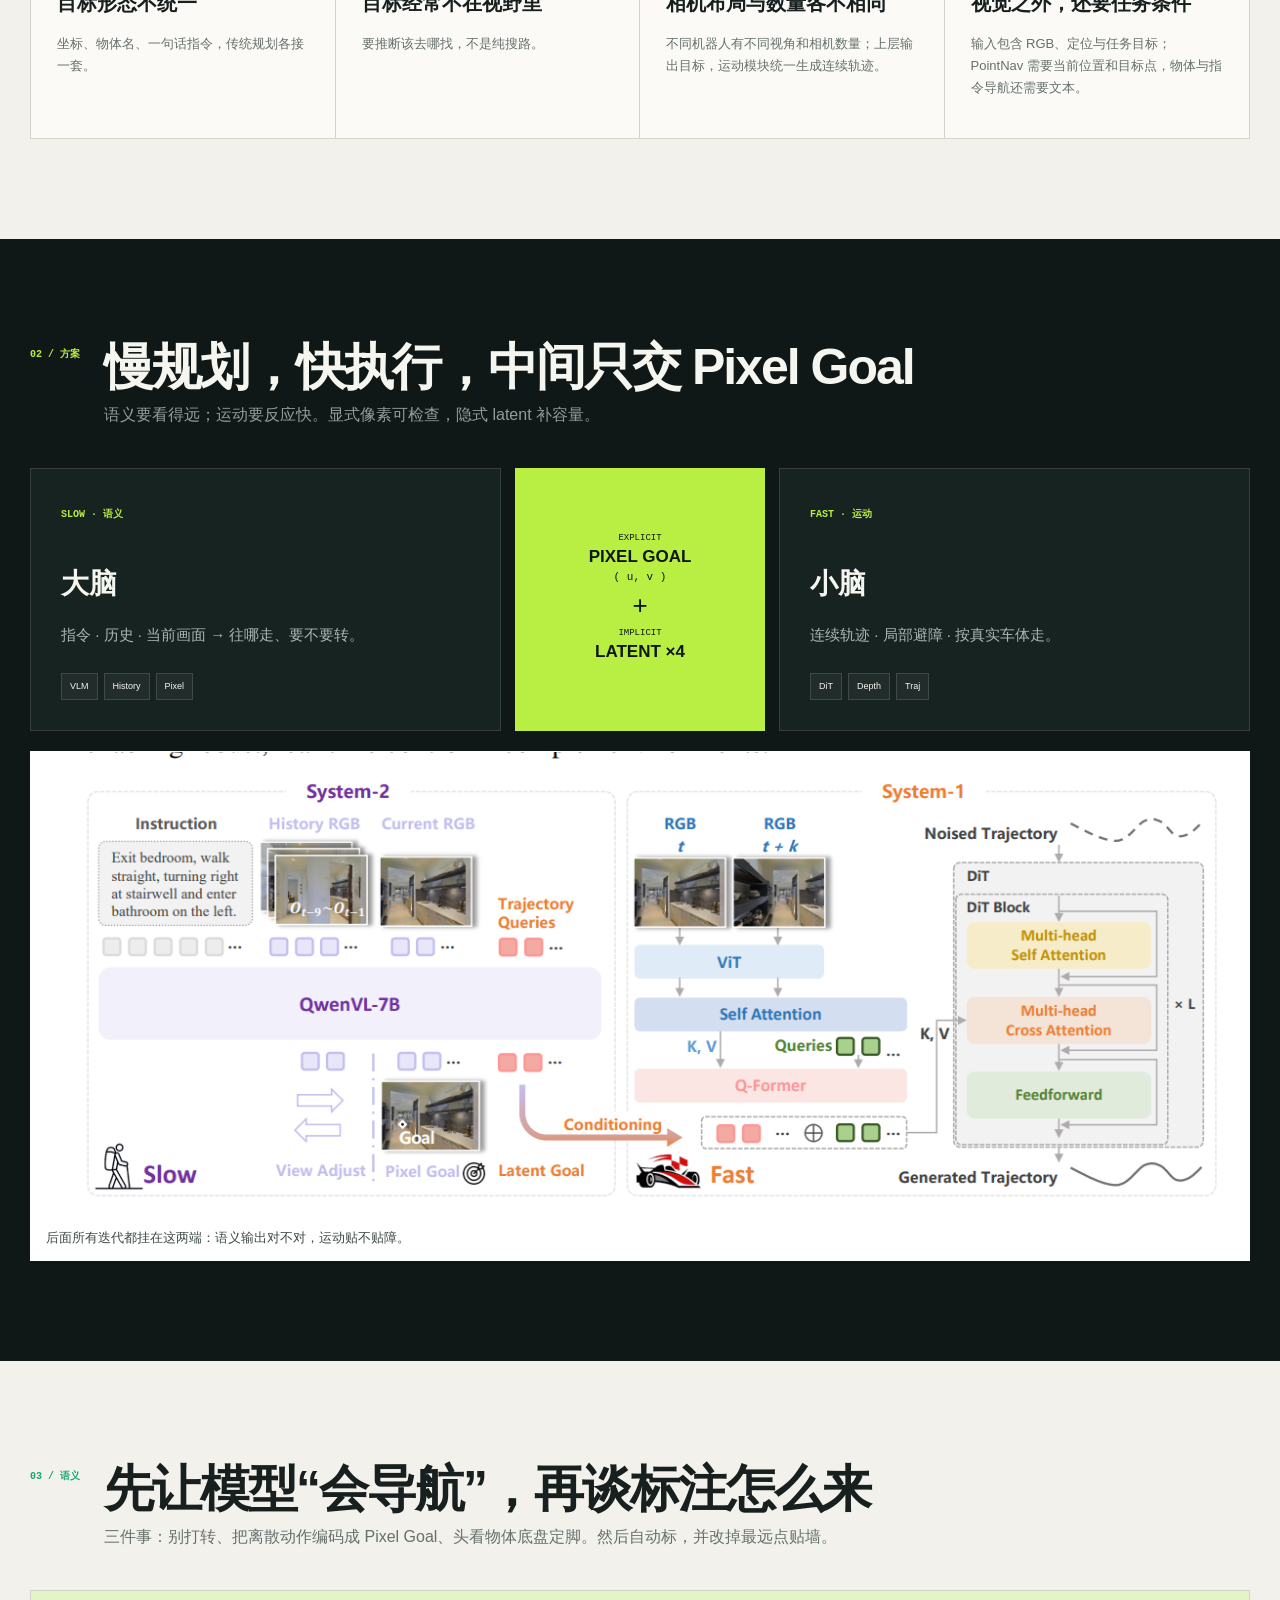
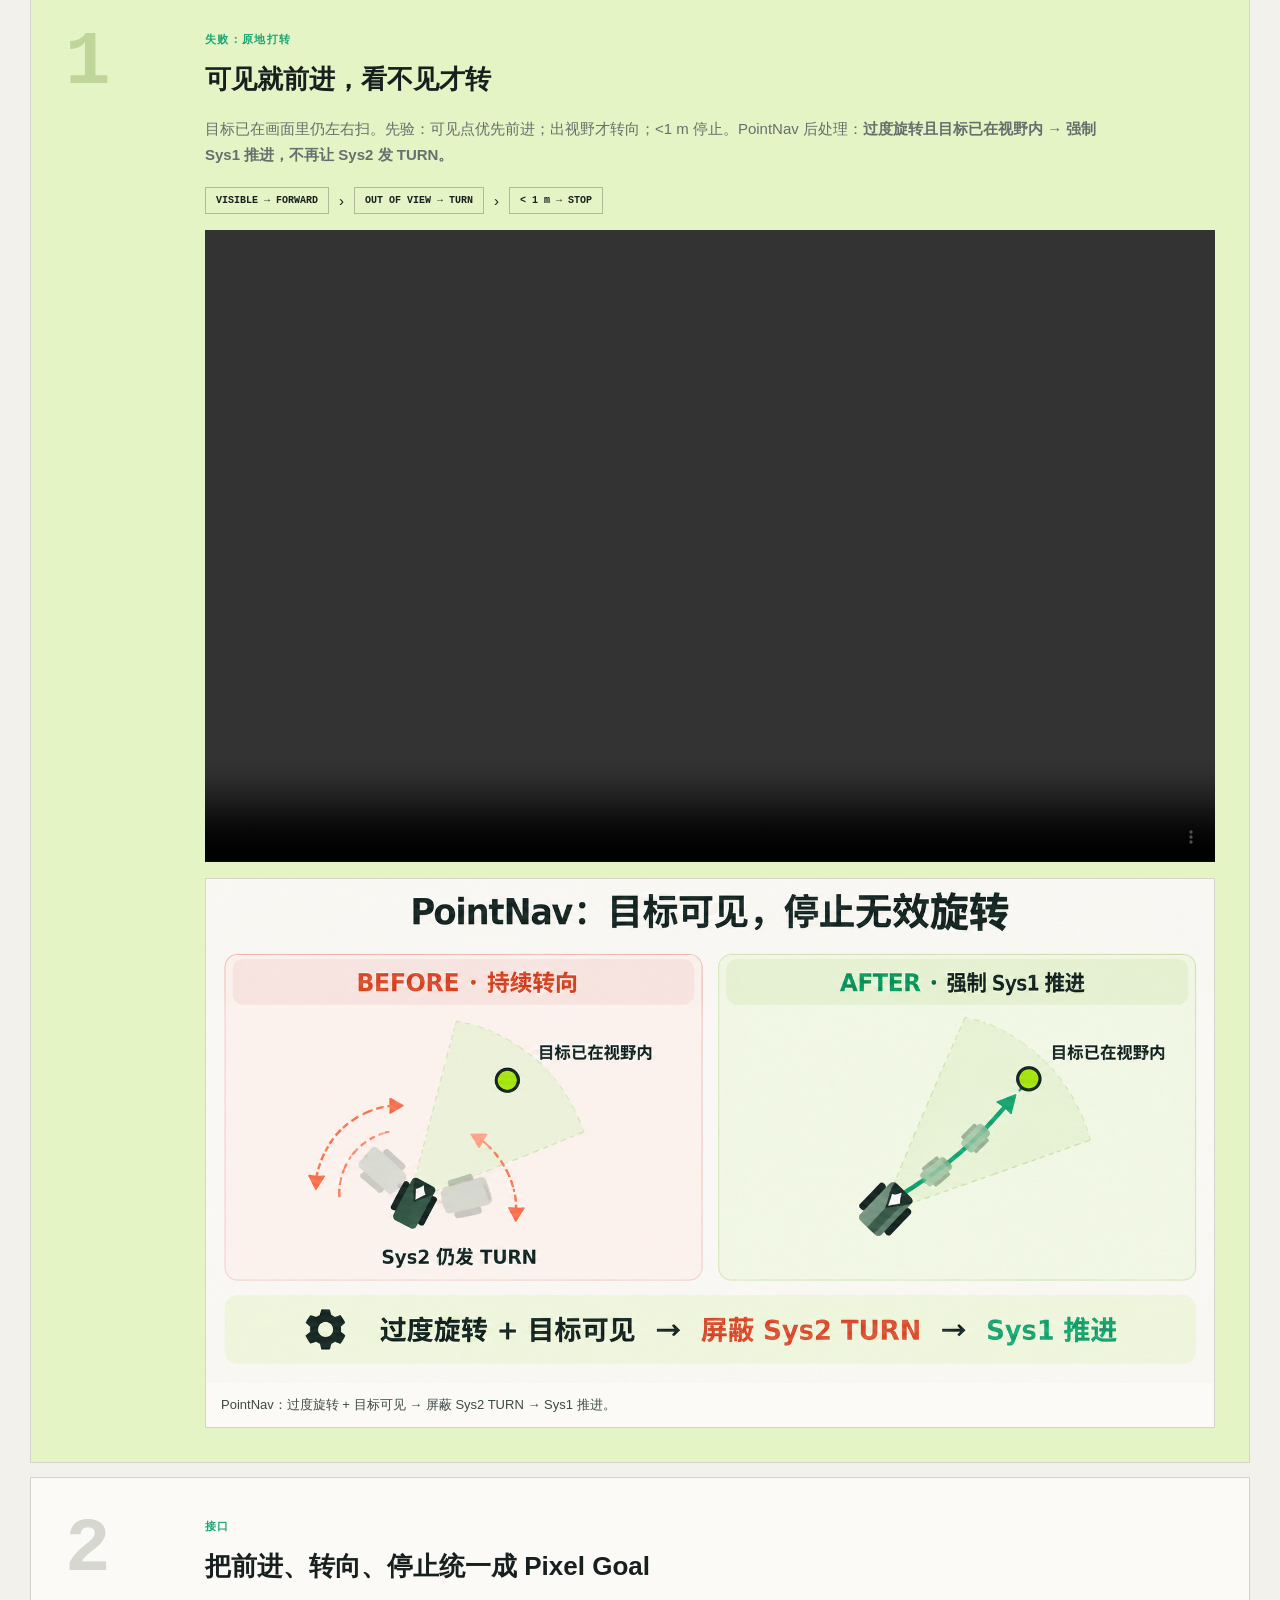
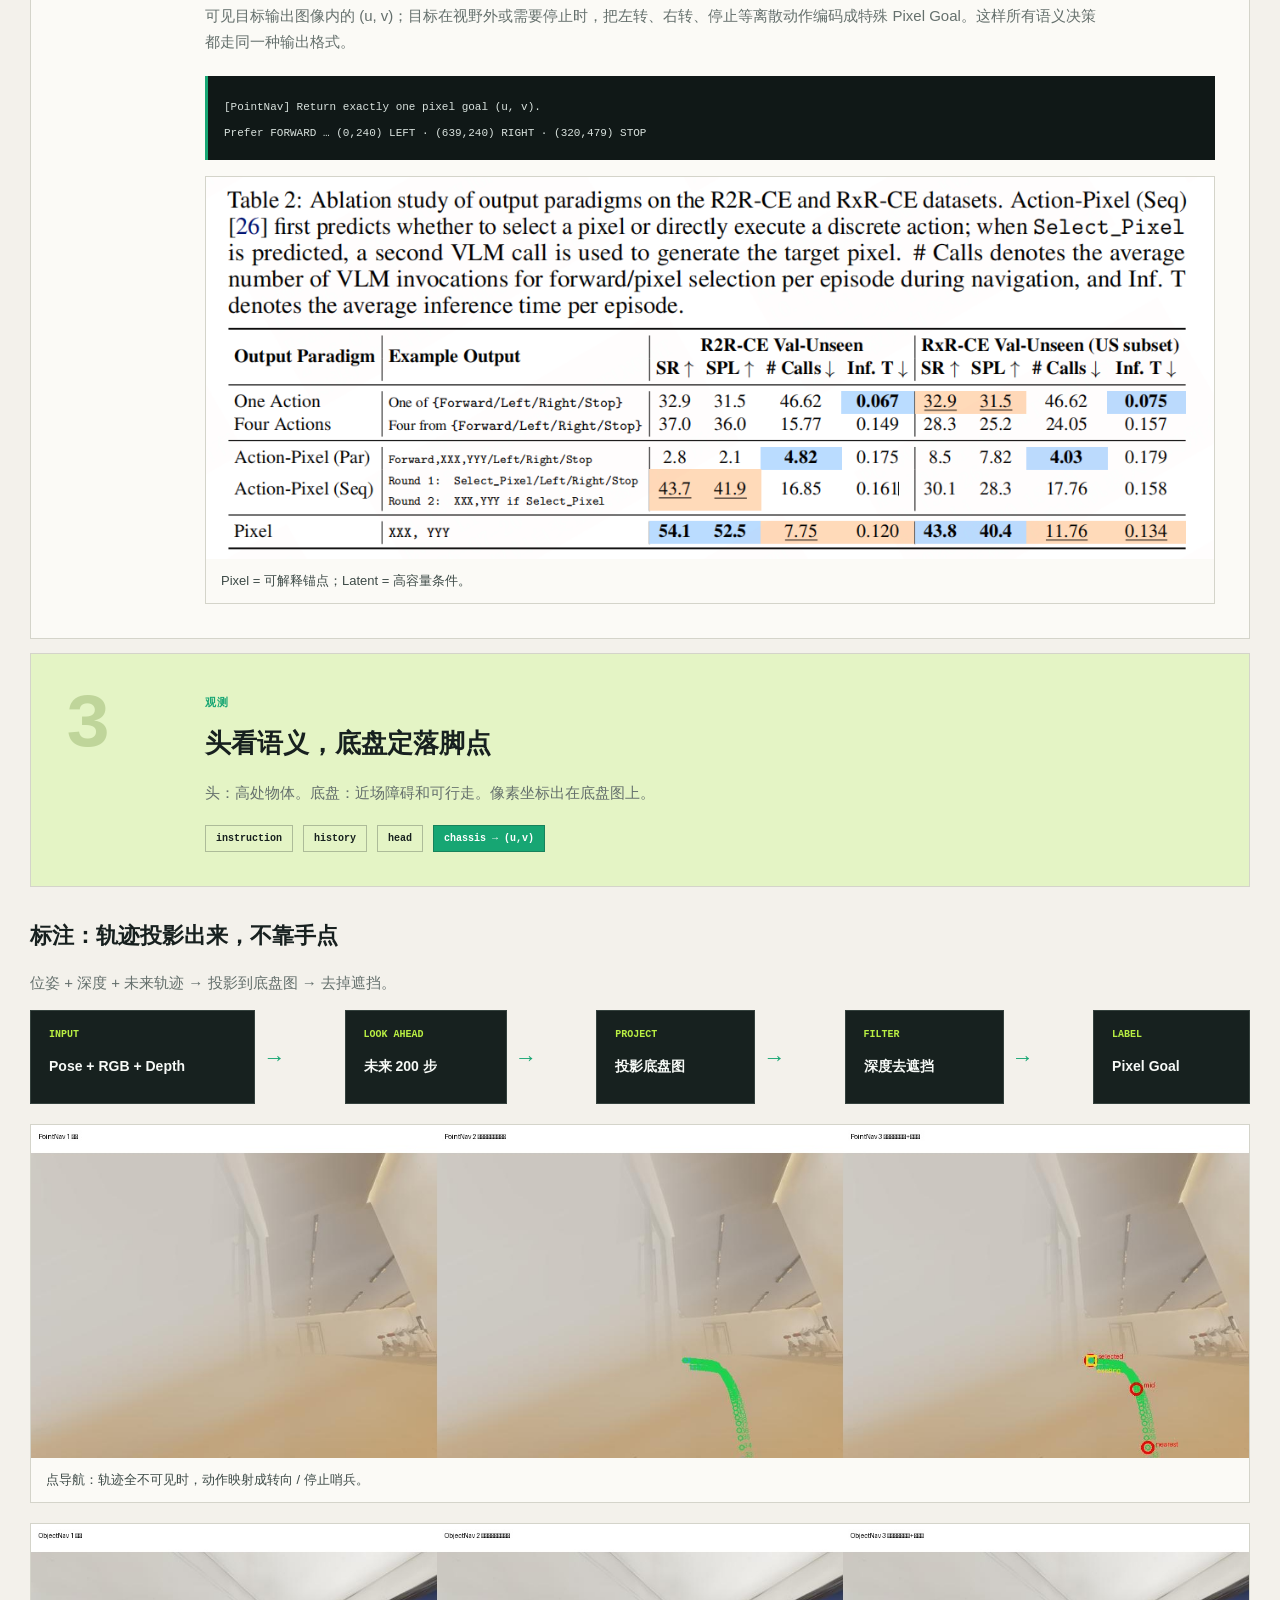
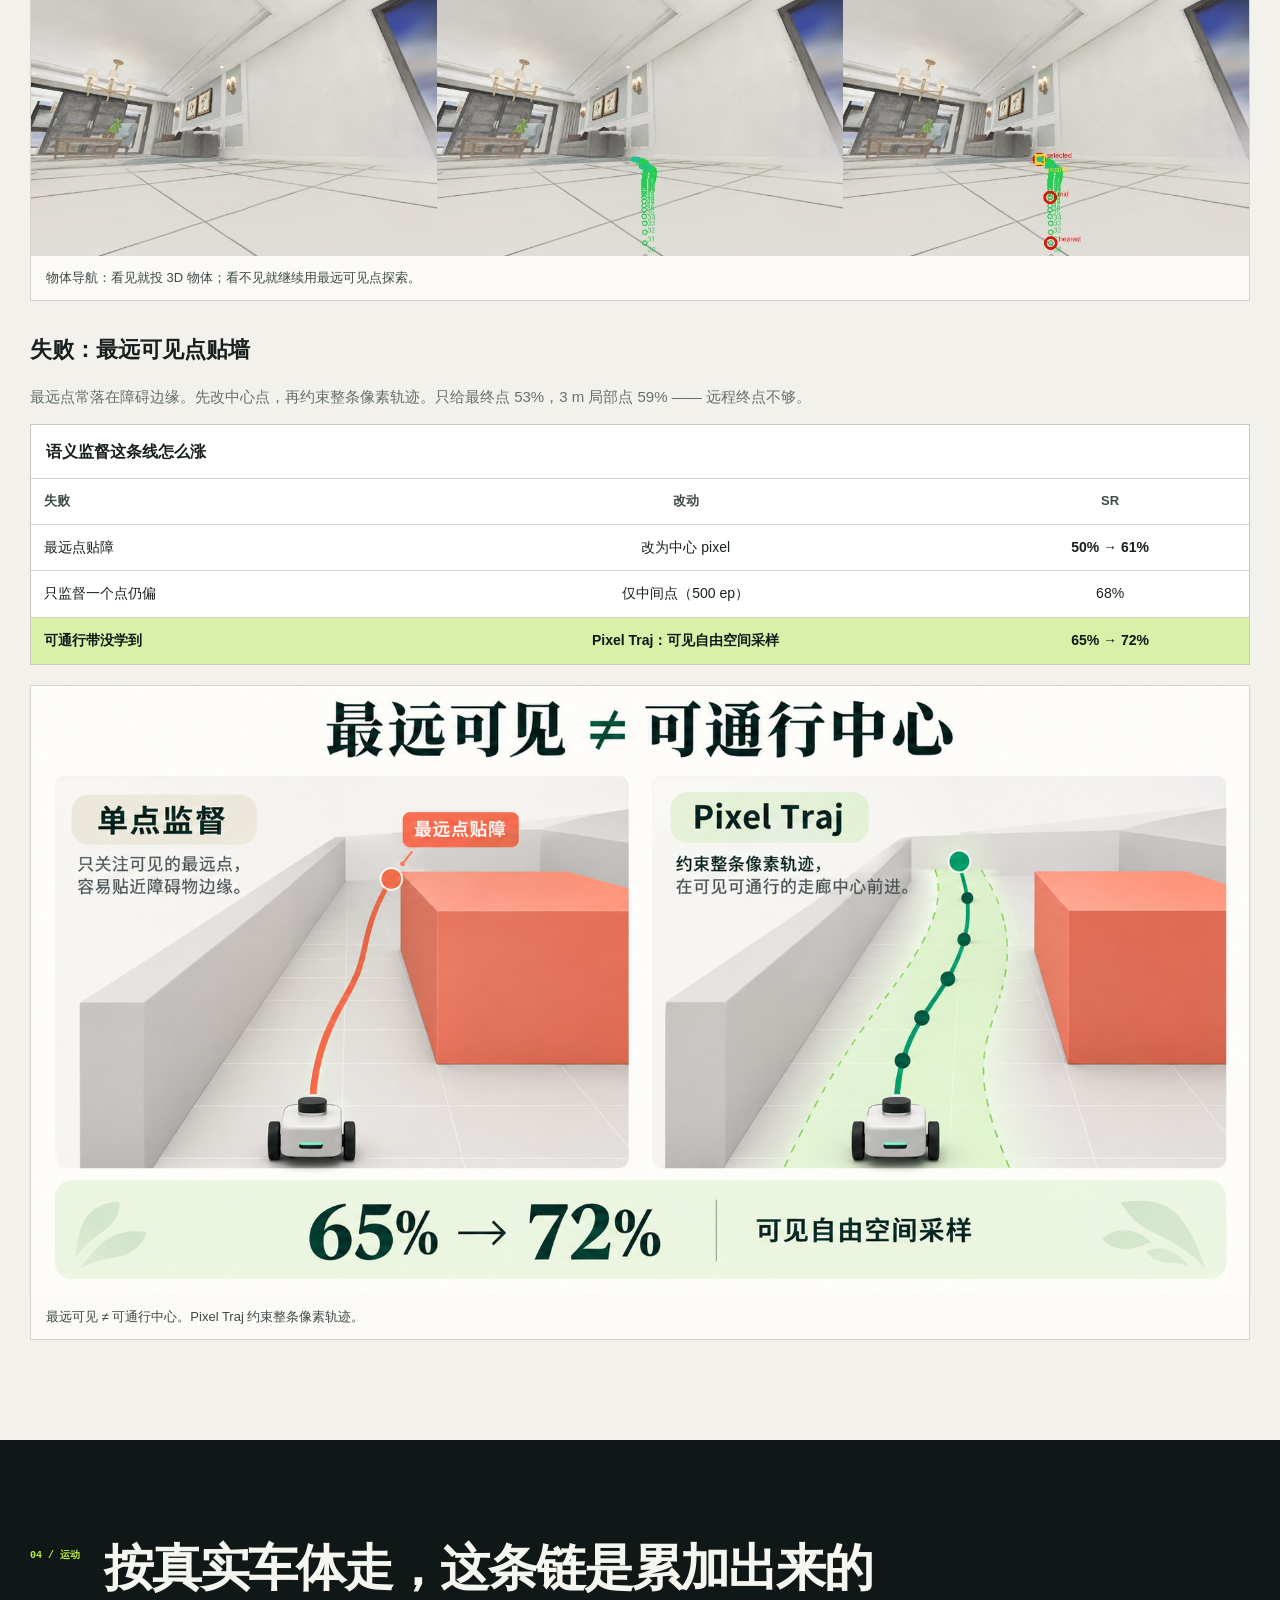
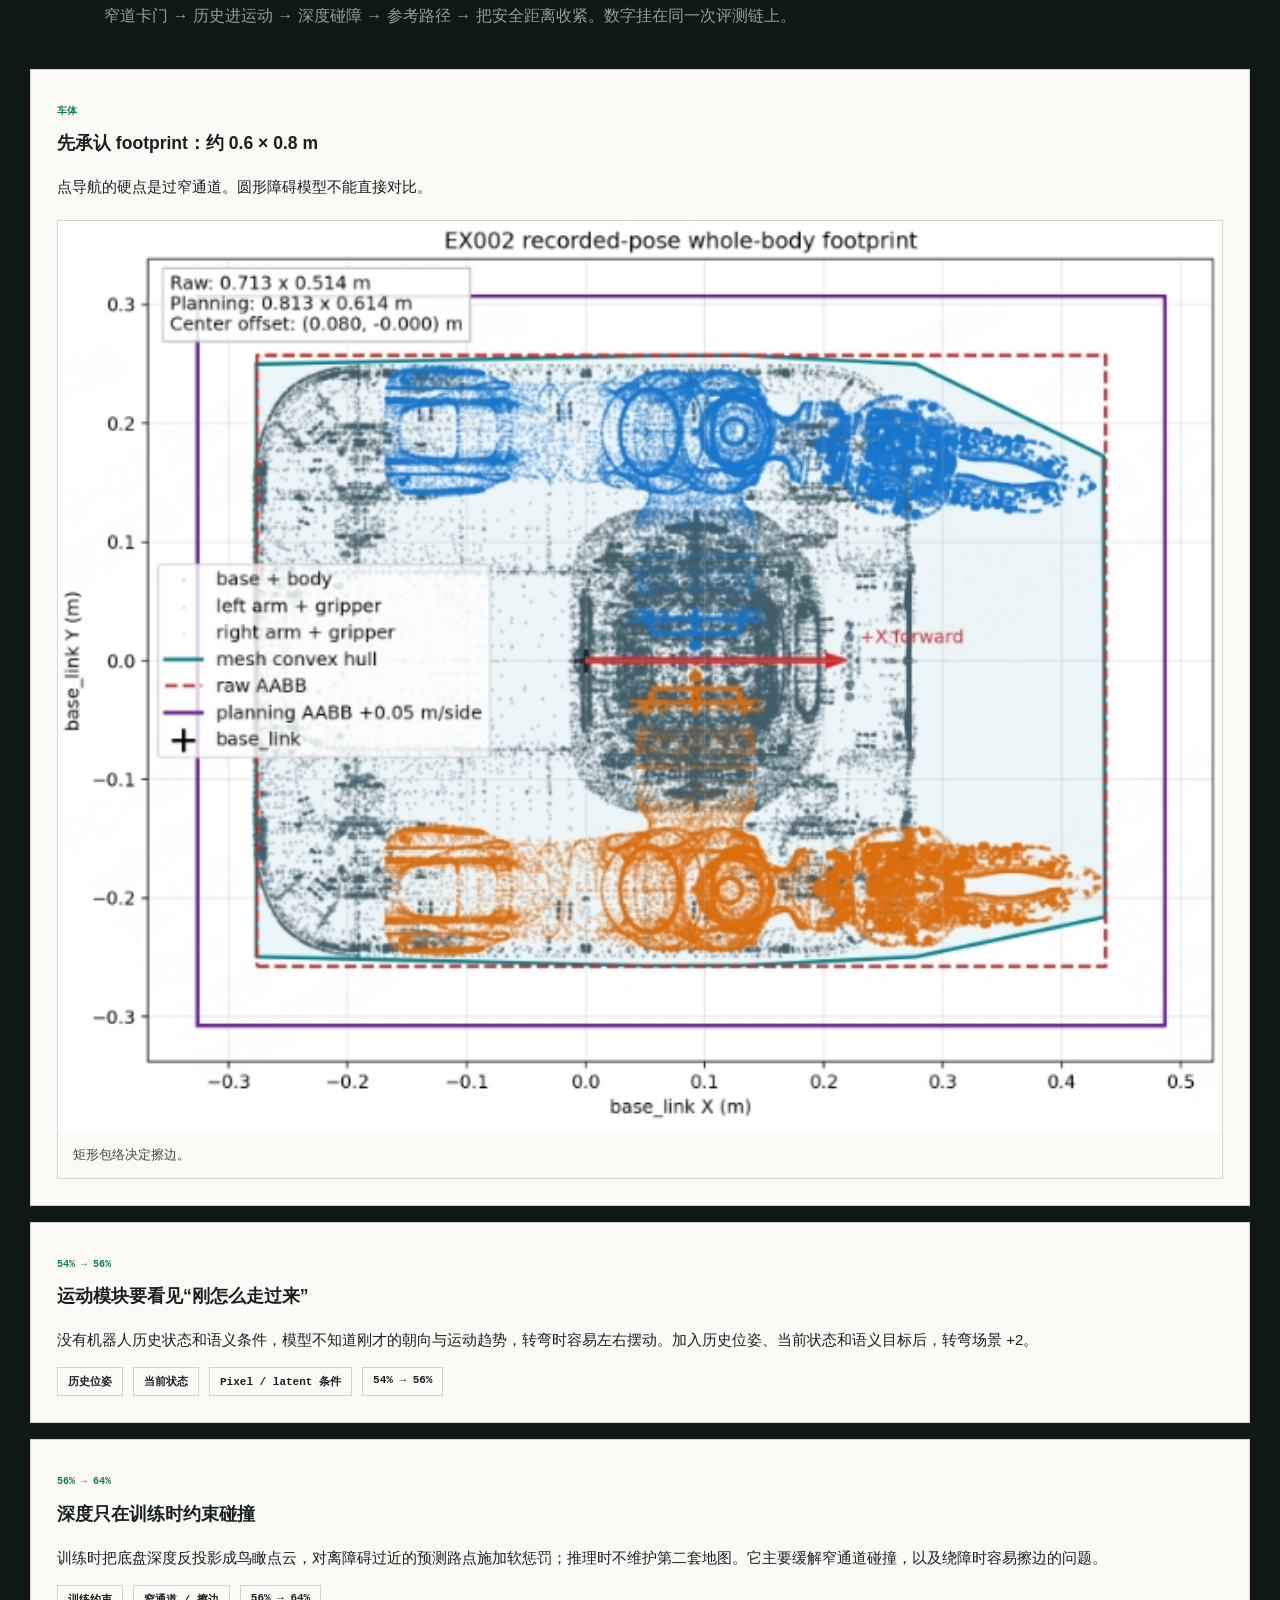
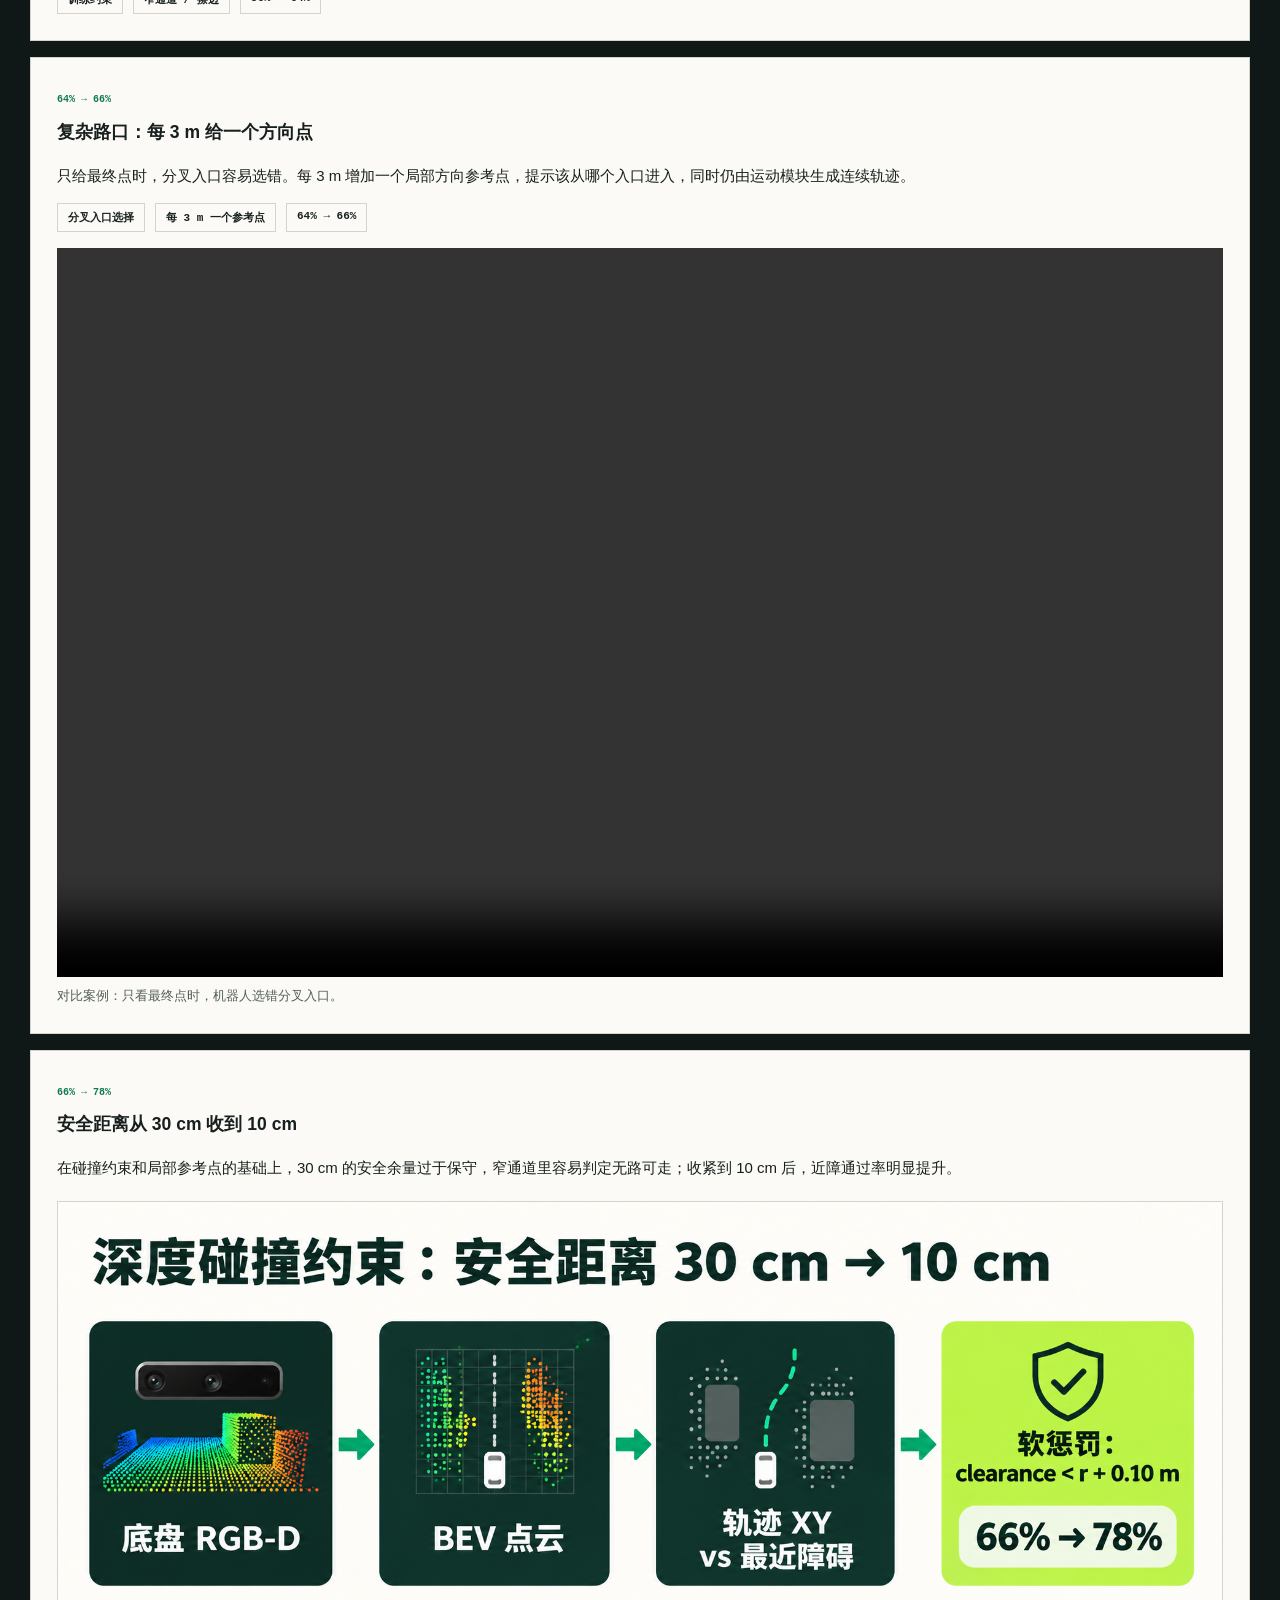
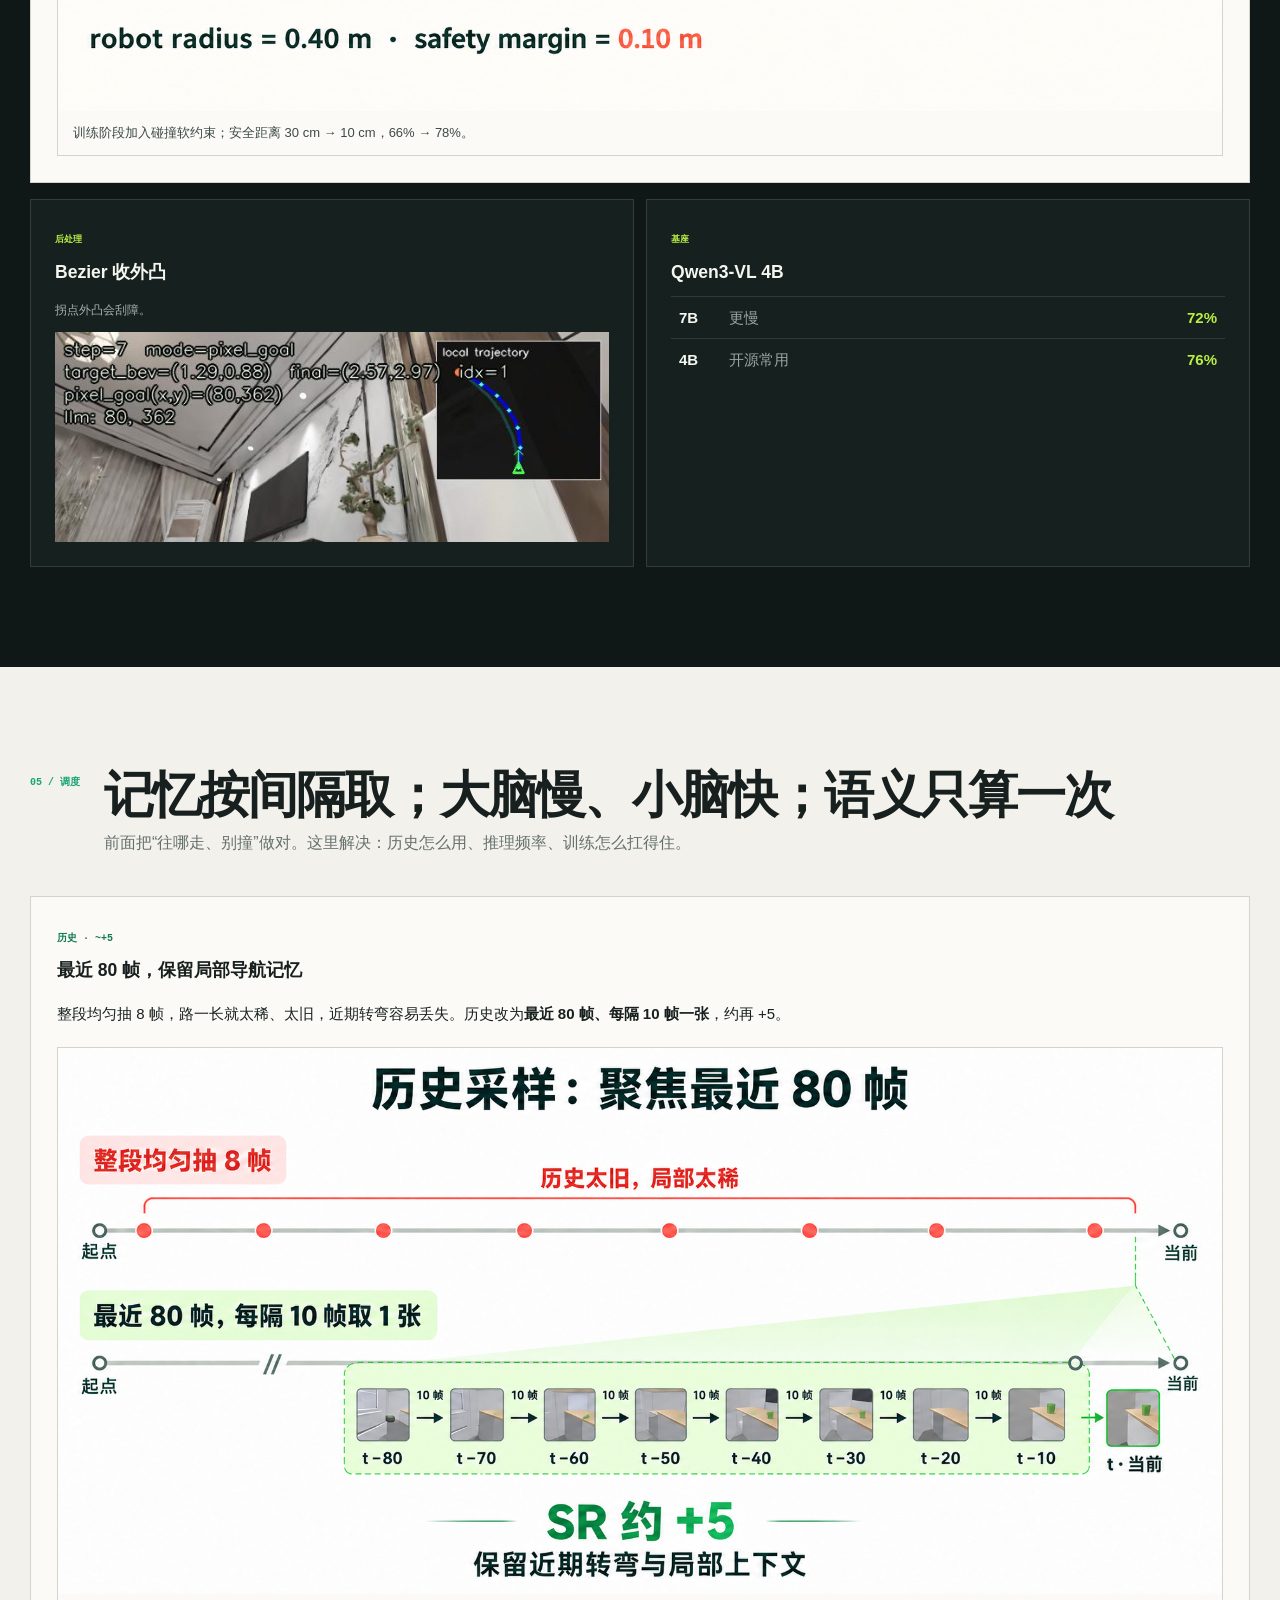
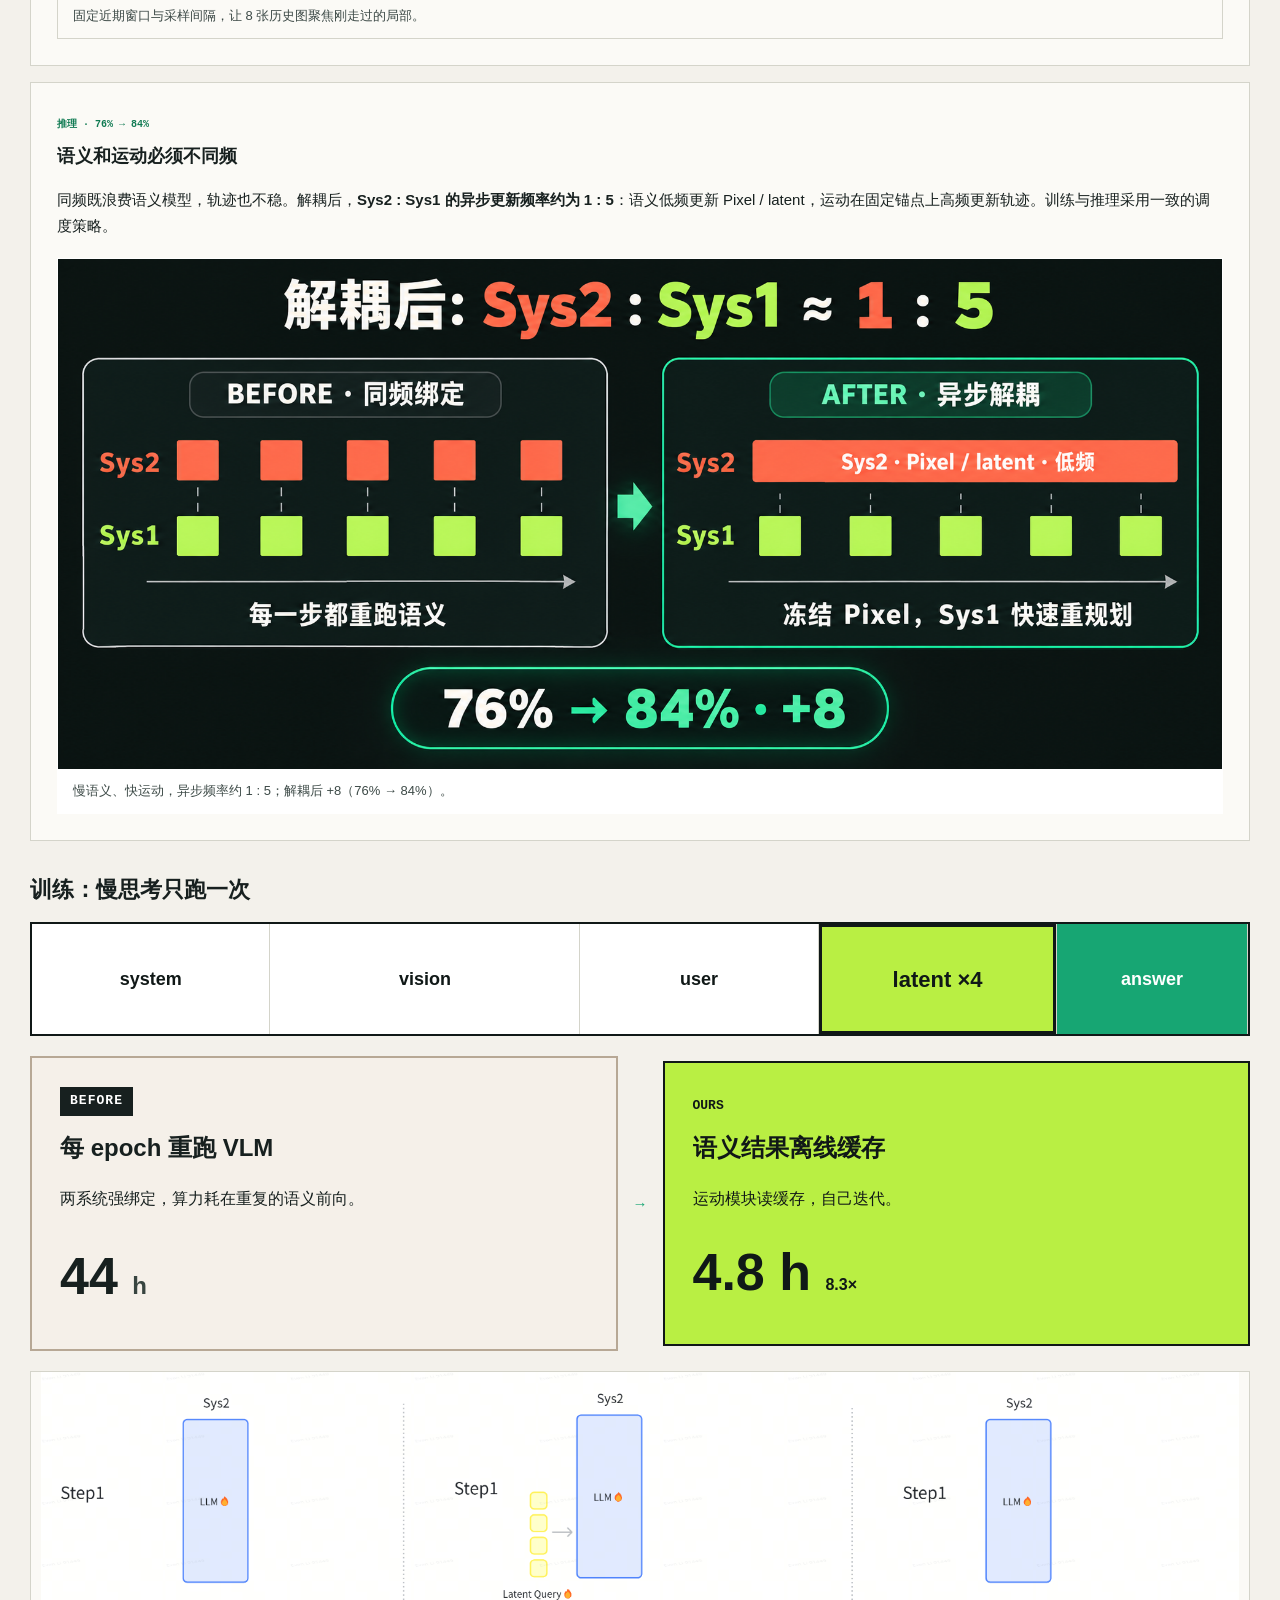
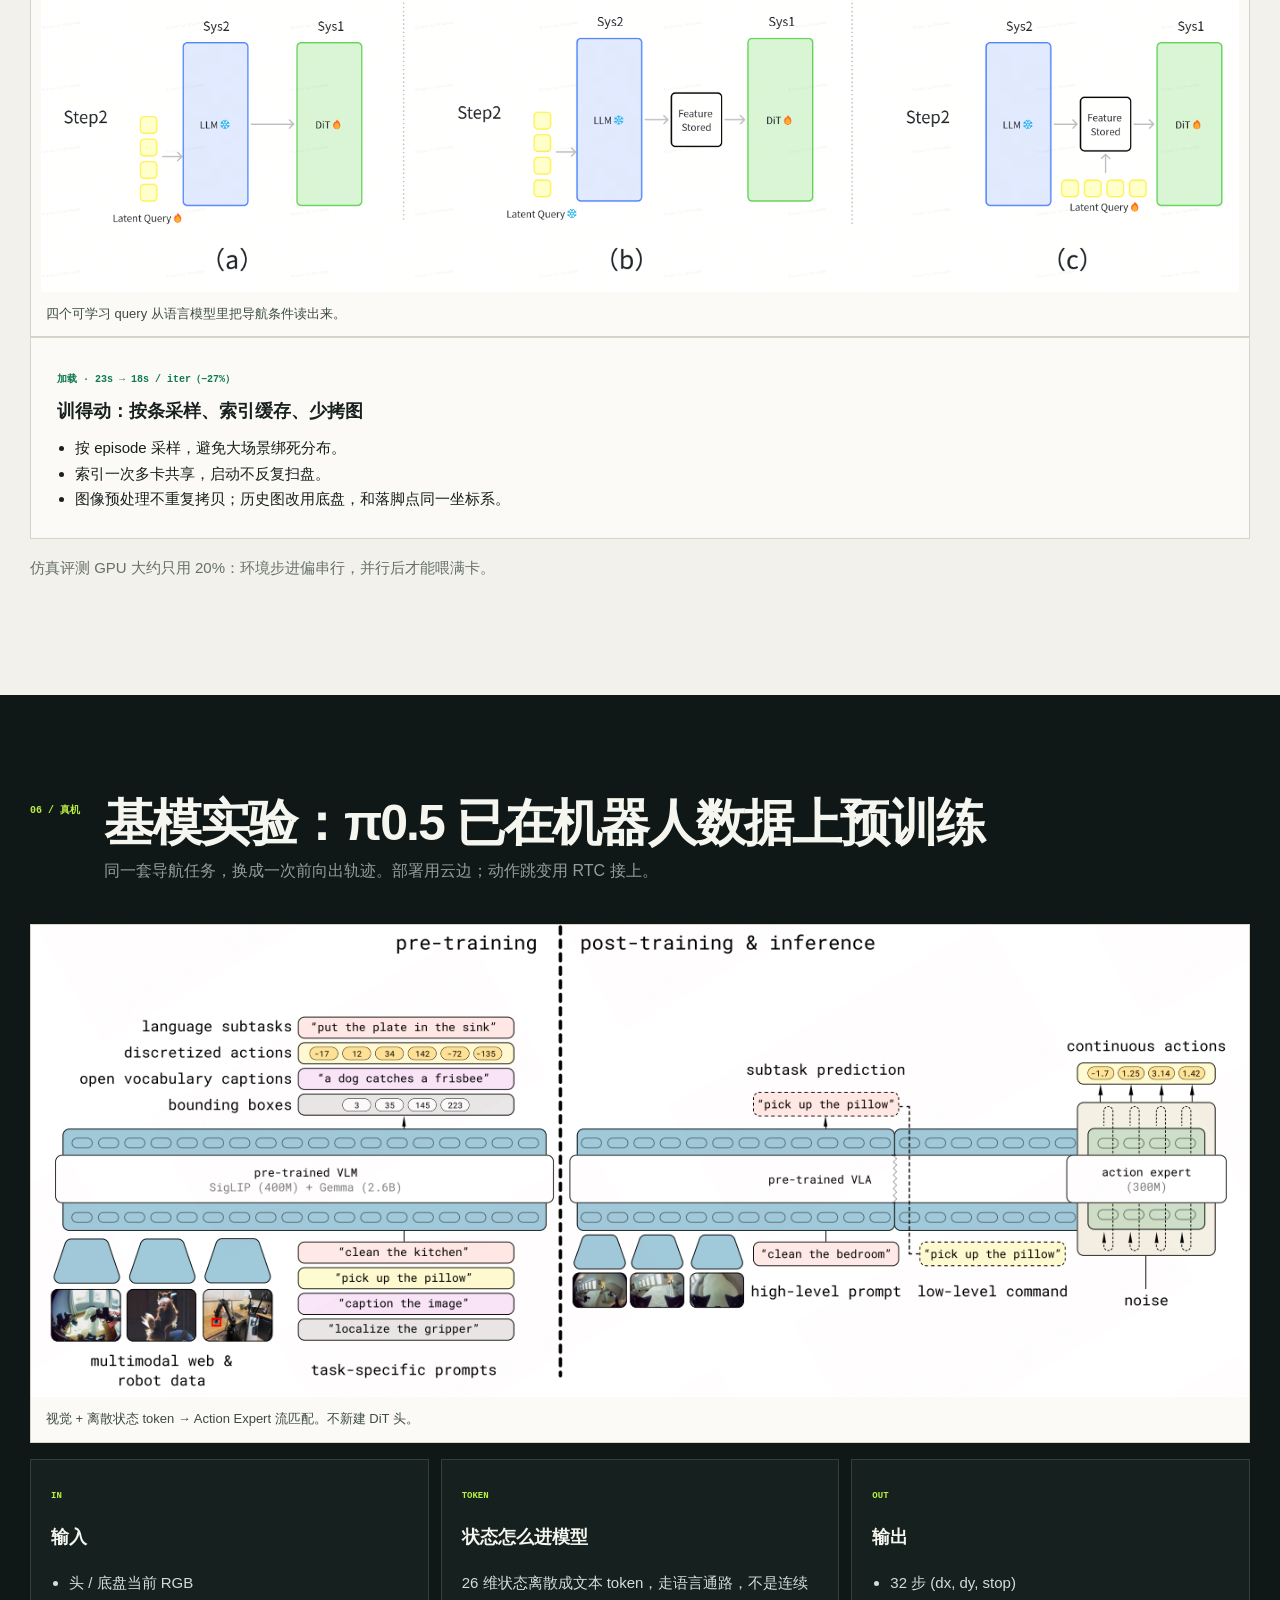
==== commit b78293bc: "修正导航接口说明并重排运动实验" ====
--- a/zbl-navigation/index.html
+++ b/zbl-navigation/index.html
@@ -56,8 +56,8 @@
       <div class="limit-grid">
         <article><small>任务</small><h3>目标形态不统一</h3><p>坐标、物体名、一句话指令，传统规划各接一套。</p></article>
         <article><small>探索</small><h3>目标经常不在视野里</h3><p>要推断该去哪找，不是纯搜路。</p></article>
-        <article><small>本体</small><h3>直接控轮绑死机器人</h3><p>像素里的目标更接近跨本体接口。</p></article>
-        <article><small>传感</small><h3>只靠相机</h3><p>降地图、激光、精密标定成本。</p></article>
+        <article><small>本体</small><h3>相机布局与数量各不相同</h3><p>不同机器人有不同视角和相机数量；上层输出目标，运动模块统一生成连续轨迹。</p></article>
+        <article><small>输入</small><h3>视觉之外，还要任务条件</h3><p>输入包含 RGB、定位与任务目标；PointNav 需要当前位置和目标点，物体与指令导航还需要文本。</p></article>
       </div>
     </section>
 
@@ -72,7 +72,7 @@
     </section>
 
     <section class="chapter" id="semantic">
-      <div class="section-head"><span>03 / 语义</span><div><h2>先让模型“会导航”，再谈标注怎么来</h2><p>三件事：别打转、所有任务同一像素、头看物体底盘定脚。然后自动标，并改掉最远点贴墙。</p></div></div>
+      <div class="section-head"><span>03 / 语义</span><div><h2>先让模型“会导航”，再谈标注怎么来</h2><p>三件事：别打转、把离散动作编码成 Pixel Goal、头看物体底盘定脚。然后自动标，并改掉最远点贴墙。</p></div></div>
       <div class="design-stack">
         <article class="feature reverse">
           <div class="feature-no">1</div>
@@ -89,8 +89,8 @@
           <div class="feature-no">2</div>
           <div>
             <span class="eyebrow">接口</span>
-            <h3>点 / 物 / 指令，都出同一个 (u, v)</h3>
-            <p>VLM 对像素方位强于机器人坐标。离散动作信息量低；纯 latent 没法检查。两者一起用。</p>
+            <h3>把前进、转向、停止统一成 Pixel Goal</h3>
+            <p>可见目标输出图像内的 (u, v)；目标在视野外或需要停止时，把左转、右转、停止等离散动作编码成特殊 Pixel Goal。这样所有语义决策都走同一种输出格式。</p>
             <div class="prompt"><code>[PointNav] Return exactly one pixel goal (u, v).<br>Prefer FORWARD … (0,240) LEFT · (639,240) RIGHT · (320,479) STOP</code></div>
             <figure class="asset-figure inner"><img src="assets/对比不同输出形式的影响.png" alt="输出形式对比"><figcaption>Pixel = 可解释锚点；Latent = 高容量条件。</figcaption></figure>
           </div>
@@ -128,17 +128,6 @@
 
     <section class="chapter tint" id="motion">
       <div class="section-head"><span>04 / 运动</span><div><h2>按真实车体走，这条链是累加出来的</h2><p>窄道卡门 → 历史进运动 → 深度碰障 → 参考路径 → 把安全距离收紧。数字挂在同一次评测链上。</p></div></div>
-      <div class="table-wrap"><table>
-        <caption>运动这条线怎么涨</caption>
-        <thead><tr><th>失败</th><th>改动</th><th>SR</th><th>场景</th></tr></thead>
-        <tbody>
-          <tr><td>转弯摆动</td><td>历史位姿 + 语义条件进运动</td><td><b>54% → 56%</b></td><td>转弯</td></tr>
-          <tr><td>大弯擦障</td><td>深度碰撞约束</td><td><b>56% → 64%</b></td><td>大弯</td></tr>
-          <tr><td>分叉选错</td><td>每 3 m 一个参考点</td><td><b>64% → 66%</b></td><td>复杂场景</td></tr>
-          <tr class="ours"><td>安全余量偏保守</td><td>安全距离 30 cm → 10 cm</td><td><b>66% → 78%</b></td><td>近障</td></tr>
-        </tbody>
-      </table></div>
-
       <article class="improve">
         <span>车体</span>
         <h3>先承认 footprint：约 0.6 × 0.8 m</h3>
@@ -148,18 +137,28 @@
       <article class="improve">
         <span>54% → 56%</span>
         <h3>运动模块要看见“刚怎么走过来”</h3>
-        <p>没有近期位姿和语义条件，弯里左右扫。先接上，转弯 +2。</p>
+        <p>没有机器人历史状态和语义条件，模型不知道刚才的朝向与运动趋势，转弯时容易左右摆动。加入历史位姿、当前状态和语义目标后，转弯场景 +2。</p>
+        <div class="kpi"><b>历史位姿</b><b>当前状态</b><b>Pixel / latent 条件</b><b>54% → 56%</b></div>
       </article>
       <article class="improve">
         <span>56% → 64%</span>
-        <h3>深度只用来罚碰撞，不当第二套地图</h3>
-        <p>底盘深度变鸟瞰点云，路点离障过近就惩罚。大弯最明显。仍会偶发倒退。</p>
-        <figure class="asset-figure"><img src="assets/depth_collision_flow-v2.png" alt="深度碰撞约束与安全距离调整：30 cm 收紧到 10 cm，成功率从 66% 提升到 78%" loading="lazy"><figcaption>在碰撞约束与参考路径的基础上，安全距离再从 30 cm 收到 10 cm：66% → 78%。</figcaption></figure>
+        <h3>深度只在训练时约束碰撞</h3>
+        <p>训练时把底盘深度反投影成鸟瞰点云，对离障碍过近的预测路点施加软惩罚；推理时不维护第二套地图。它主要缓解窄通道碰撞，以及绕障时容易擦边的问题。</p>
+        <div class="kpi"><b>训练约束</b><b>窄通道 / 擦边</b><b>56% → 64%</b></div>
       </article>
       <article class="improve">
         <span>64% → 66%</span>
         <h3>复杂路口：每 3 m 给一个方向点</h3>
-        <p>不绑死轨迹。只给最终点不够，局部点才接近能过。</p>
+        <p>只给最终点时，分叉入口容易选错。每 3 m 增加一个局部方向参考点，提示该从哪个入口进入，同时仍由运动模块生成连续轨迹。</p>
+        <div class="kpi"><b>分叉入口选择</b><b>每 3 m 一个参考点</b><b>64% → 66%</b></div>
+        <video class="issue-video" controls muted playsinline preload="metadata"><source src="assets/真机视频/路选错.mp4" type="video/mp4"></video>
+        <small class="issue-video-note">对比案例：只看最终点时，机器人选错分叉入口。</small>
+      </article>
+      <article class="improve">
+        <span>66% → 78%</span>
+        <h3>安全距离从 30 cm 收到 10 cm</h3>
+        <p>在碰撞约束和局部参考点的基础上，30 cm 的安全余量过于保守，窄通道里容易判定无路可走；收紧到 10 cm 后，近障通过率明显提升。</p>
+        <figure class="asset-figure"><img src="assets/depth_collision_flow-v2.png" alt="训练阶段使用深度碰撞约束，并将安全距离从 30 cm 收紧到 10 cm，成功率从 66% 提升到 78%" loading="lazy"><figcaption>训练阶段加入碰撞软约束；安全距离 30 cm → 10 cm，66% → 78%。</figcaption></figure>
       </article>
       <div class="issue-grid">
         <article>
@@ -216,7 +215,7 @@
     </section>
 
     <section class="chapter tint" id="robot">
-      <div class="section-head"><span>06 / 真机</span><div><h2>为什么还有 π0.5：机器人数据上已经预训练过</h2><p>同一套导航任务，换成一次前向出轨迹。部署用云边；动作跳变用 RTC 接上。</p></div></div>
+      <div class="section-head"><span>06 / 真机</span><div><h2>基模实验：π0.5 已在机器人数据上预训练</h2><p>同一套导航任务，换成一次前向出轨迹。部署用云边；动作跳变用 RTC 接上。</p></div></div>
       <figure class="asset-figure"><img src="assets/pi05_structure.png" alt="π0.5"><figcaption>视觉 + 离散状态 token → Action Expert 流匹配。不新建 DiT 头。</figcaption></figure>
       <div class="io-grid">
         <article><span>IN</span><h3>输入</h3><ul><li>头 / 底盘当前 RGB</li><li>历史帧</li><li>8 个历史位姿 + 目标 (gx, gy)</li><li>点导航文本</li></ul></article>
--- a/zbl-navigation/style.css
+++ b/zbl-navigation/style.css
@@ -61,6 +61,11 @@
 .train-compare .before strong small{color:#384540;font-size:24px}
 .asset-figure img[src$="-v2.png"]{background:#faf9f5}
 .benchmark-bars{color:#17201f}
+.pipeline div{border-color:#34413d;background:#17211f;color:#fff}
+.pipeline small{color:var(--lime);font-size:10px;font-weight:700}
+.pipeline b{color:#f7faf7;font-size:14px}
+.pipeline>i{color:var(--green);font-size:22px;font-weight:800}
+.issue-video-note{margin-top:8px;color:#52605b;font-size:13px}
 .talk-agenda{grid-column:1/-1;display:grid;grid-template-columns:repeat(6,1fr);gap:8px;margin:8px 0 12px;padding:0;list-style:none}
 .talk-agenda li{display:flex;flex-direction:column;gap:6px;padding:14px 12px;background:#b9ef43;color:#101817;min-height:88px}
 .talk-agenda b{font:800 12px/1 monospace}
